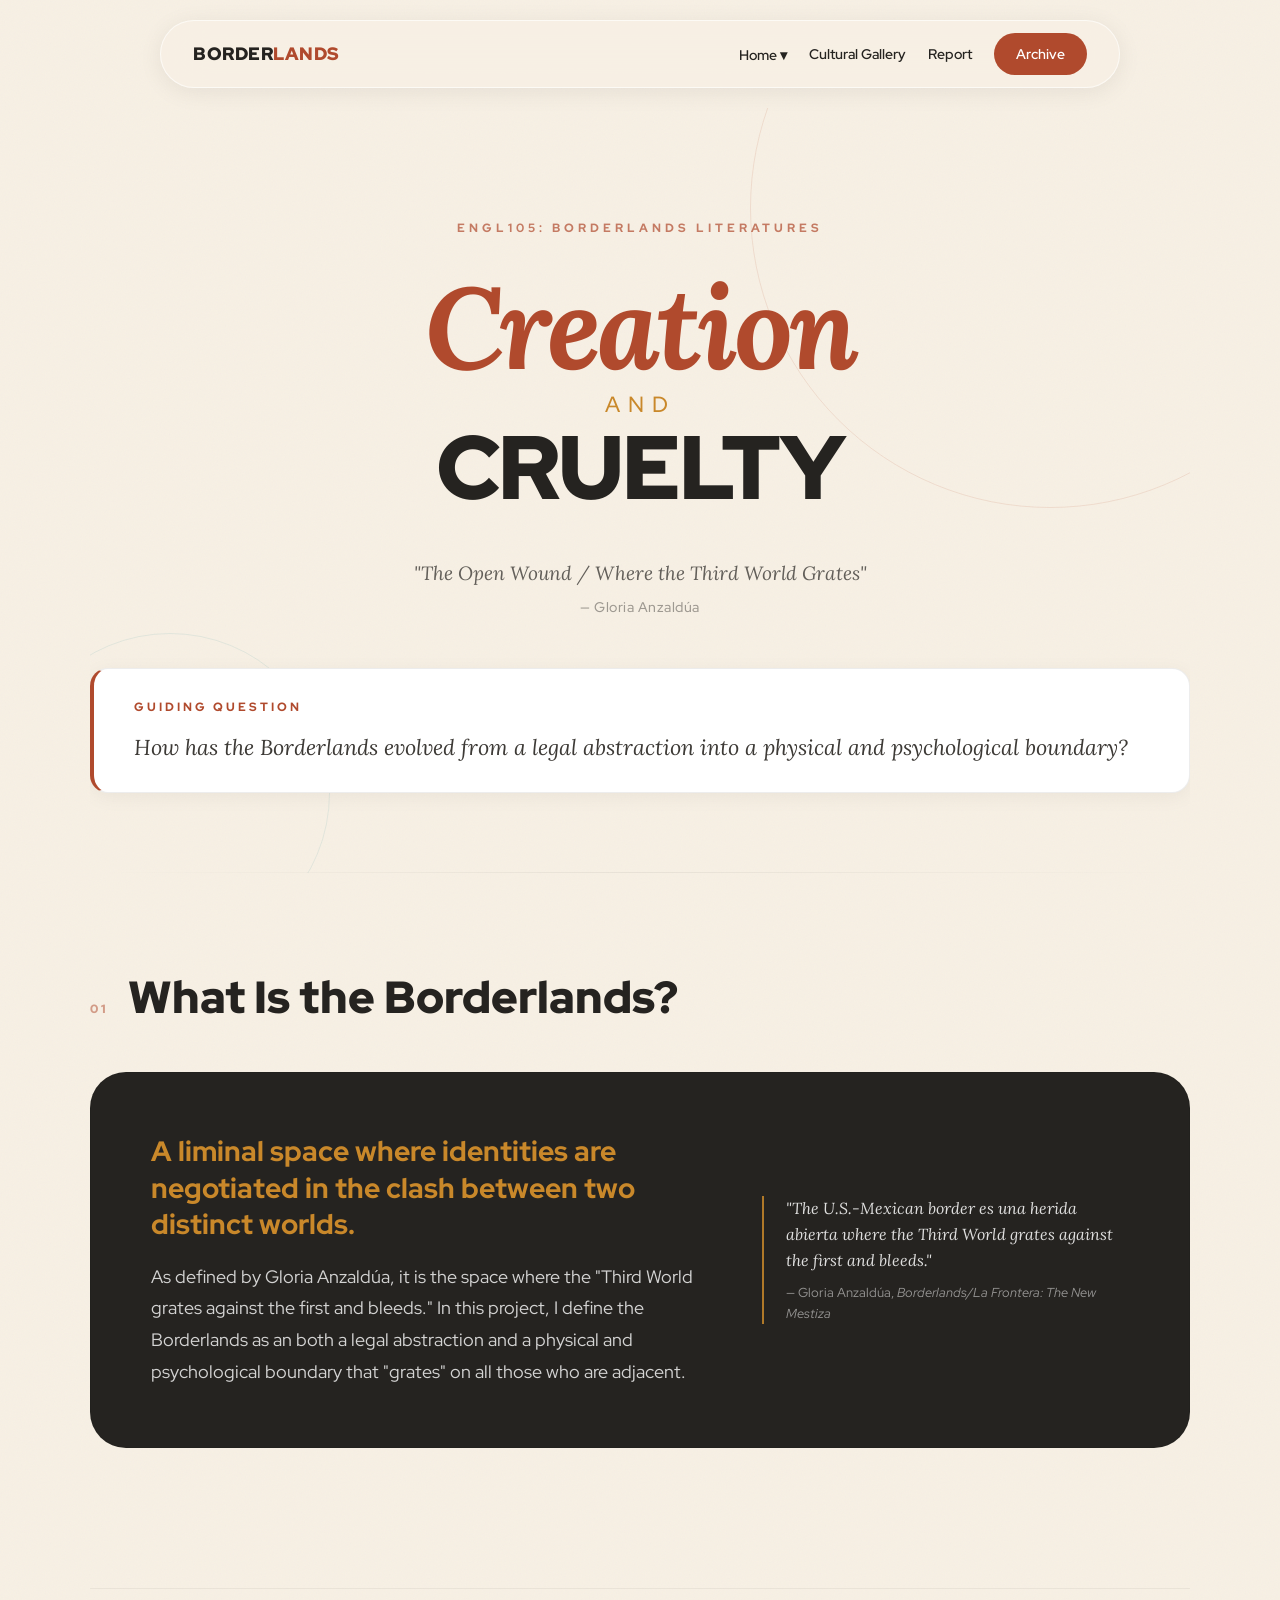
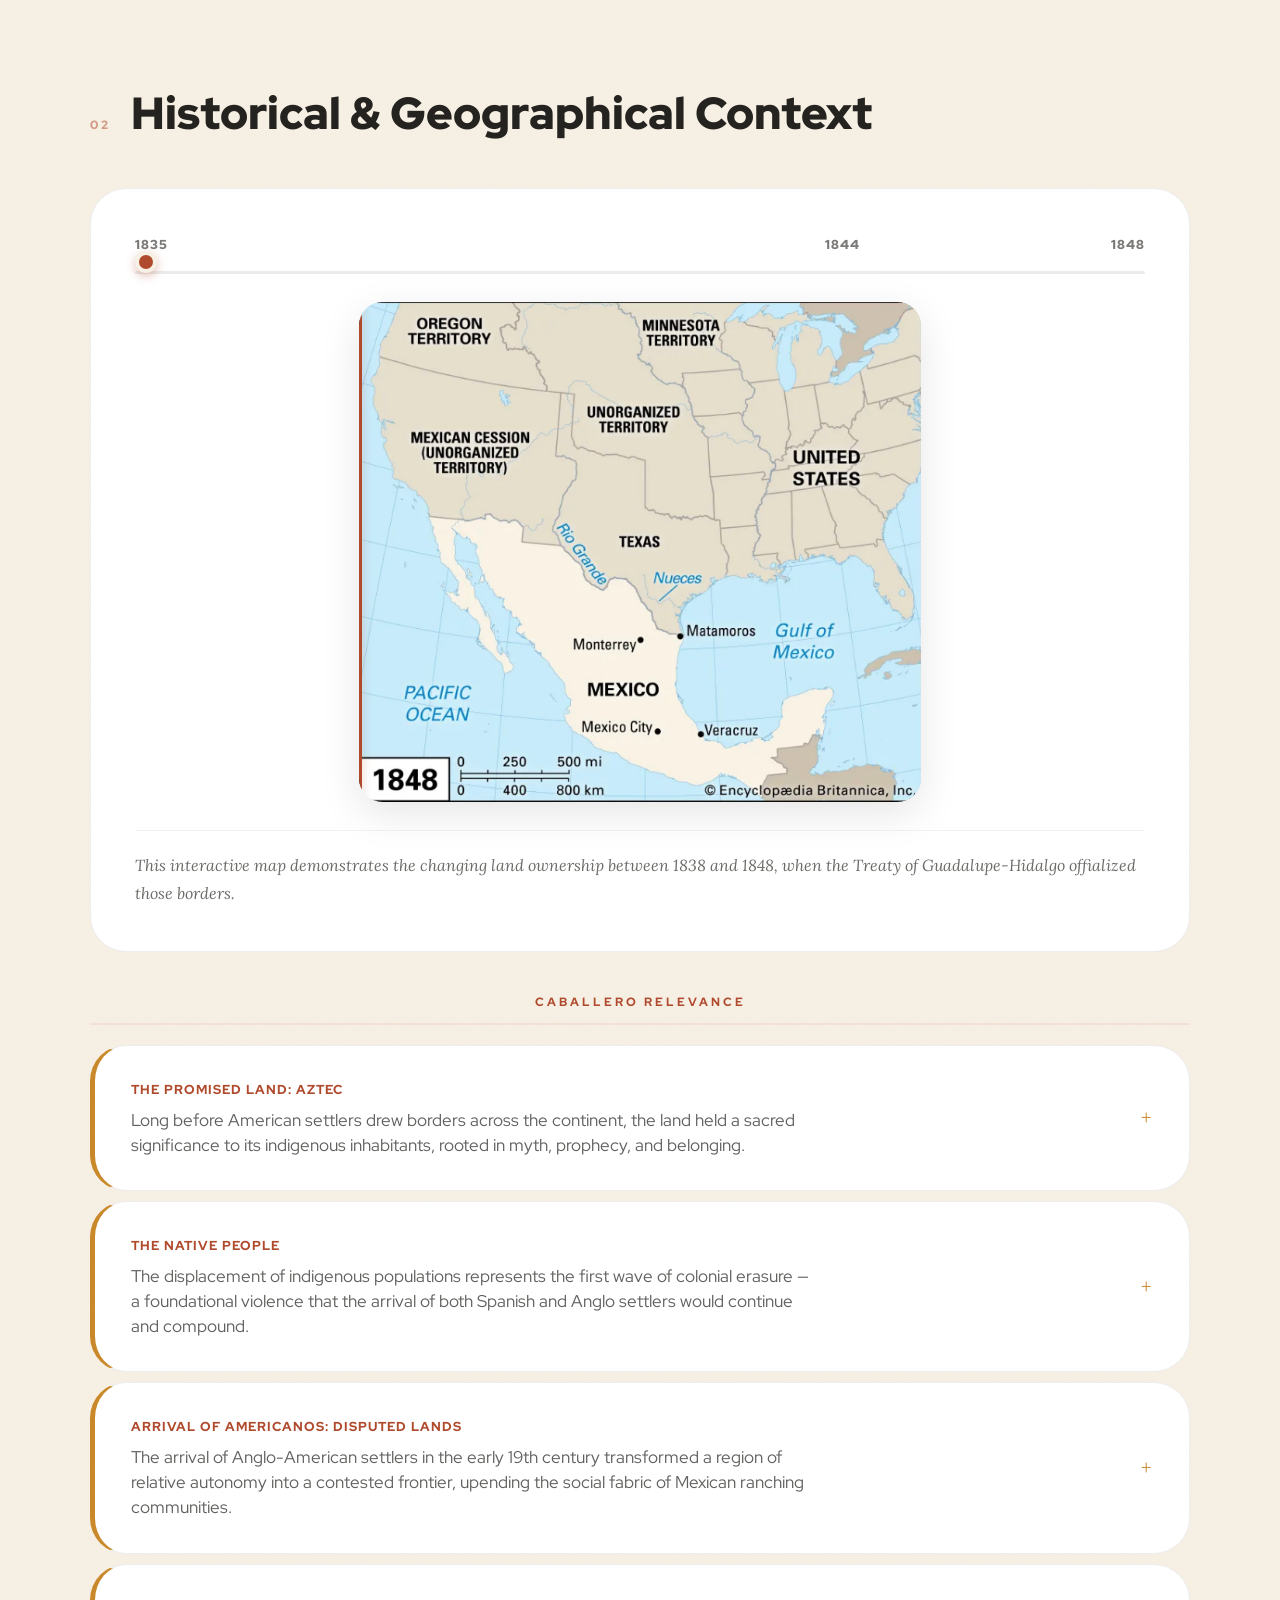
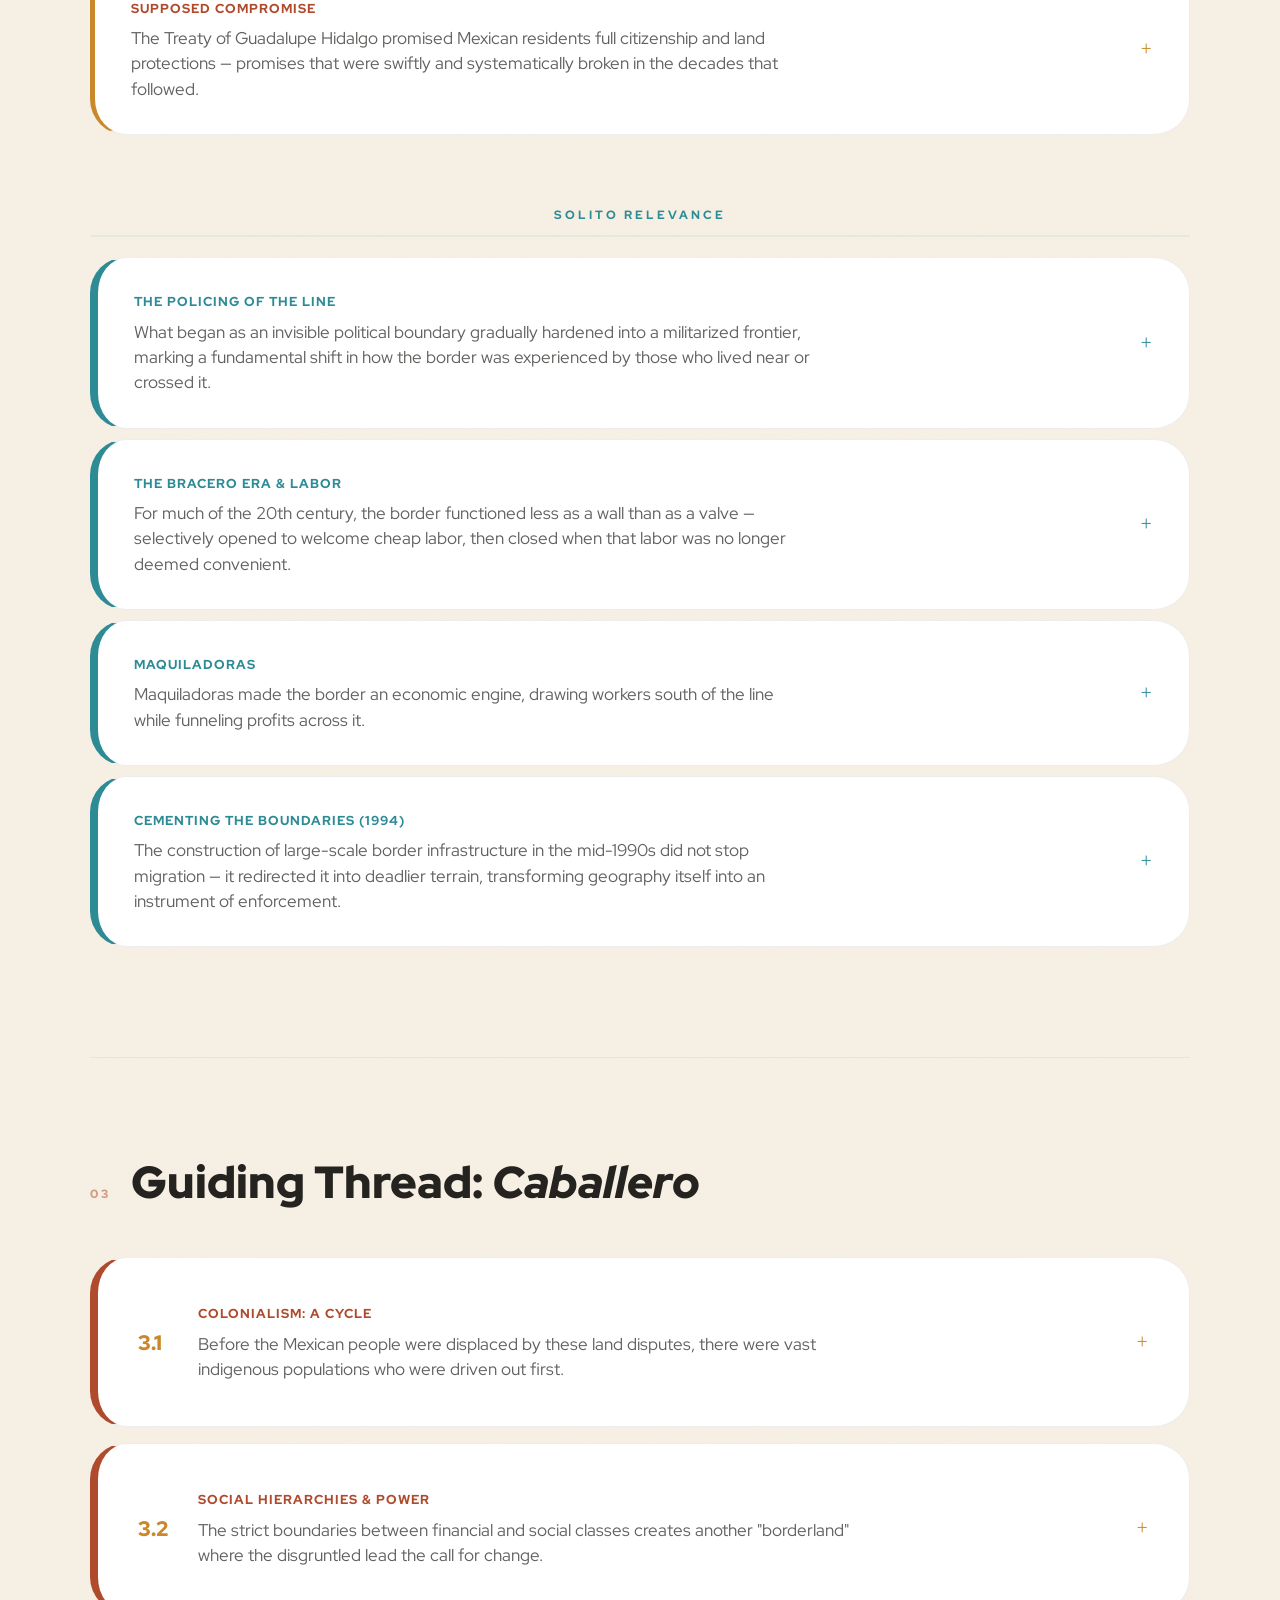
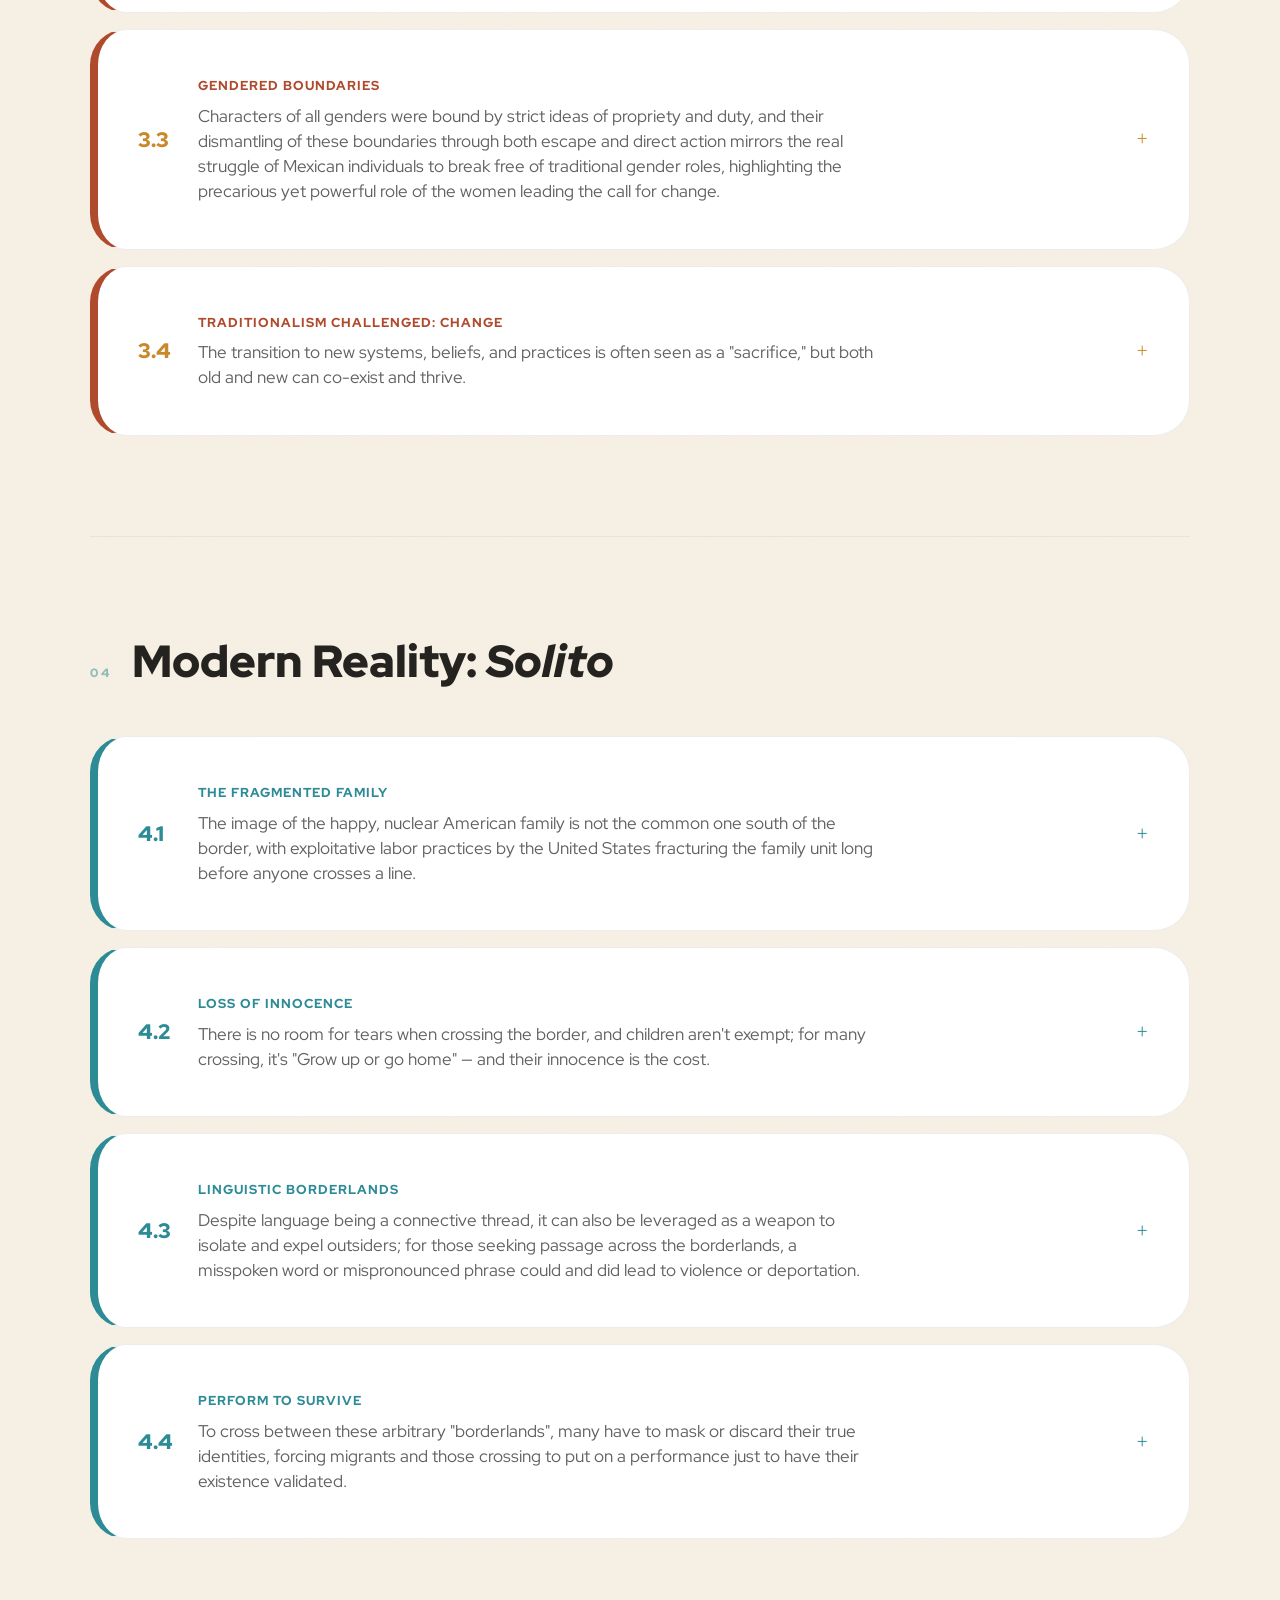
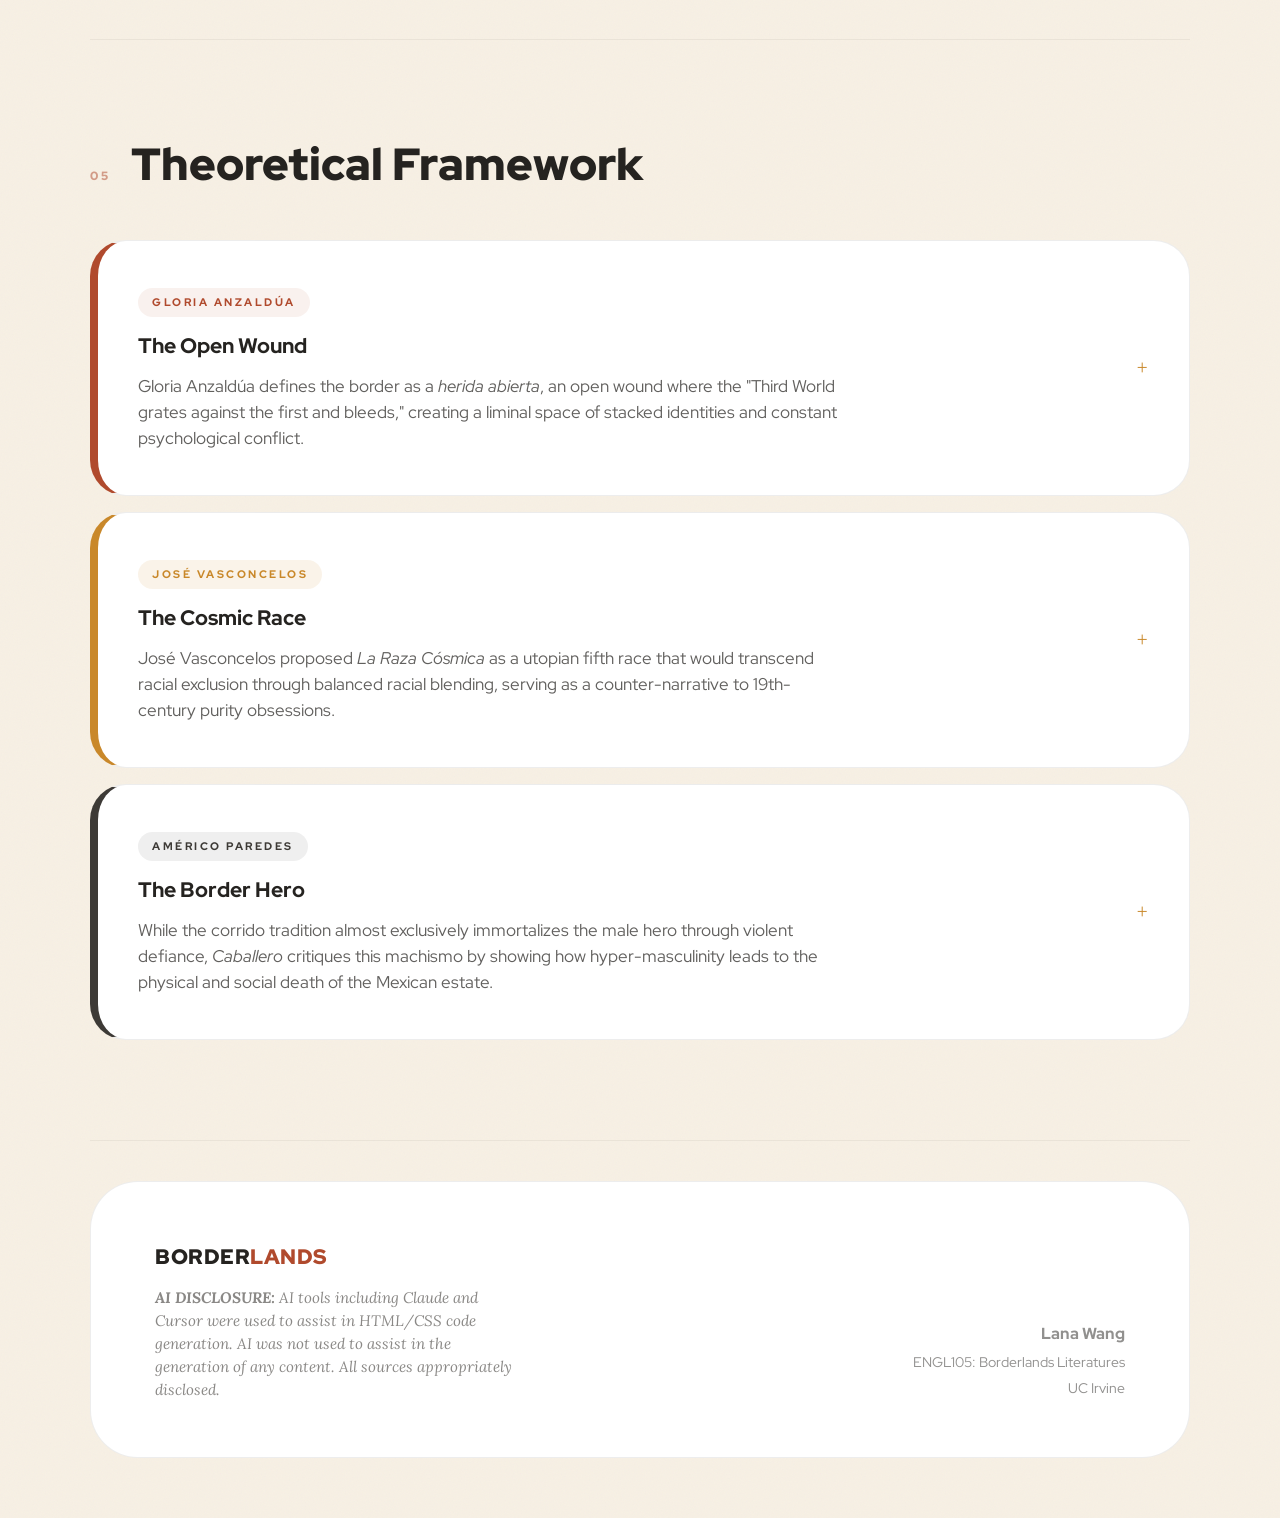
==== index.html @ cd2f0e95 "Add files via upload Uploading all files." ====
<!DOCTYPE html>
<html lang="en">
<head>
    <meta charset="UTF-8">
    <meta name="viewport" content="width=device-width, initial-scale=1.0">
    <title>Lana Wang | Borderlands: Creation and Cruelty</title>
    <link href="https://fonts.googleapis.com/css2?family=Red+Hat+Display:ital,wght@0,400;0,500;0,800;0,900;1,400&family=Lora:ital,wght@0,400;1,400;1,600&display=swap" rel="stylesheet">
    <link rel="stylesheet" href="style.css">
</head>
<body>

    <nav class="glass-nav">
        <div class="logo">Border<span>lands</span></div>
        <div class="nav-links">
            <div class="dropdown">
                <a href="index.html" class="dropbtn">Home <span class="chevron">▾</span></a>
                <div class="dropdown-content">
                    <a href="#definition">01. What Is the Borderlands?</a>
                    <a href="#context">02. Historical Context</a>
                    <a href="#anchor">03. Guiding Thread: Caballero</a>
                    <a href="#solito">04. Modern Reality: Solito</a>
                    <a href="#theory">05. Theory</a>
                    <a href="#intersections">06. Intersections</a>
                </div>
            </div>
            <!-- <a href="solidarities.html">Solidarities</a> -->
            <a href="gallery.html">Cultural Gallery</a>
            <a href="report.html">Report</a>
            <a href="#archive" class="pill-btn">Archive</a>
        </div>
    </nav>

    <main class="container">

        <!-- HERO -->
        <header id="hero">
            <div class="hero-inner">
                <p class="hero-eyebrow">ENGL105: Borderlands Literatures</p>
                <div class="dynamic-title">
                    <span class="top-line">Creation</span>
                    <span class="middle-line">and</span>
                    <span class="bottom-line">Cruelty</span>
                </div>
                <p class="subtitle">"The Open Wound / Where the Third World Grates"<br><em>— Gloria Anzaldúa</em></p>
                <div class="hero-guiding-q">
                    <span class="gq-label">Guiding Question</span>
                    <p>How has the Borderlands evolved from a legal abstraction into a physical and psychological boundary?</p>
                </div>
            </div>
            <div class="hero-deco" aria-hidden="true">
                <div class="deco-circle deco-c1"></div>
                <div class="deco-circle deco-c2"></div>
                <div class="deco-line"></div>
            </div>
        </header>

        <!-- SECTION 01 -->
        <section id="definition" class="content-section reveal">
            <div class="section-header">
                <span class="section-num">01</span>
                <h2>What Is the Borderlands?</h2>
            </div>
            <div class="rich-card intro-card">
                <div class="intro-layout">
                    <div class="intro-text">
                        <p class="lead-in">A liminal space where identities are negotiated in the clash between two distinct worlds.</p>
                        <p>As defined by Gloria Anzaldúa, it is the space where the "Third World grates against the first and bleeds." In this project, I define the Borderlands as an 
                            both a legal abstraction and a physical and psychological boundary that "grates" on all those who are adjacent.</p>
                    </div>
                    <div class="intro-visual">
                        <blockquote class="side-quote">"The U.S.-Mexican border <em>es una herida abierta</em> where the Third World grates against the first and bleeds."
                            <cite>— Gloria Anzaldúa, <i>Borderlands/La Frontera: The New Mestiza</i> </cite>
                        </blockquote>
                    </div>
                </div>
            </div>
        </section>

        <!-- SECTION 02 -->
        <section id="context" class="content-section reveal">
            <div class="section-header">
                <span class="section-num">02</span>
                <h2>Historical &amp; Geographical Context</h2>
            </div>
            <div class="rich-card map-card">
                <div class="map-timeline-wrapper">
                    <div class="timeline-container">
                        <div class="timeline-labels">
                            <span class="static-year-start">1835</span>
                            <span class="static-year-mid">1844</span>
                            <span class="static-year-end">1848</span>
                        </div>
                        <div class="timeline-track">
                            <input type="range" min="0" max="100" value="0" class="timeline-slider" id="timeline-slider">
                        </div>
                    </div>
                    <div class="vertical-slider-box">
                        <div class="map-layer background-map"><img src="1835.png" alt="Map of the region in 1835"></div>
                        <div class="map-layer middle-map" id="map-middle"><img src="1844.png" alt="Map of the region in 1844"></div>
                        <div class="map-layer foreground-map" id="map-foreground"><img src="1848.png" alt="Map of the region in 1848"></div>
                        <div class="visual-scrub-bar" id="map-bar"></div>
                        <input type="range" min="0" max="100" value="0" class="map-slider-overlay" id="map-slider">
                    </div>
                </div><!-- end map-timeline-wrapper -->
                <p class="map-caption"> This interactive map demonstrates the changing land ownership between 1838 and 1848, when the Treaty of Guadalupe-Hidalgo offialized those borders.</p>
            </div><!-- end map-card -->

            <div class="context-columns">
                <div class="context-stack">
                    <h3 class="mini-label caballero-label">Caballero Relevance</h3>

                    <div class="flip-card-wrapper" id="flip-aztec">
                        <div class="flip-card-inner">
                            <div class="flip-card-front">
                                <details class="analysis-node context-node">
                                    <summary>
                                        <div class="summary-content">
                                            <div class="summary-text">
                                                <h4>The Promised Land: Aztec</h4>
                                                <p>Long before American settlers drew borders across the continent, the land held a sacred significance to its indigenous inhabitants, rooted in myth, prophecy, and belonging.</p>
                                            </div>
                                        </div>
                                        <span class="expand-icon">+</span>
                                    </summary>
                                    <div class="expanded-content">
                                        <p>According to Mexican tradition, the Aztecs were instructed by their god, Huitzilopochtli, to build their city where they saw an eagle perched on a cactus, devouring a serpent. After trekking across the landscape for generations, this vision was found and the capital city, Tenochtitlan, was founded. This origin story casts the landscape itself as one that was divinely chosen, framing settlement as a fulfillment of prophecy rather than a conquest of vacant land, giving the land itself an even deeper, more sacred meaning than just settlement. Centuries later, the sentiment of <span class="glossary-point" data-def="manifest-destiny">Manifest Destiny</span> would recycle a similar logic in the United States, where settlers would claim that expansion across the continent was ordained by God, though their God was different, and it was to the detriment of the native people already settled there. The same territory that once symbolized promise and divine establishment becomes the stage on which competing visions of destiny and ownership collide, laying the groundwork for the borderlands that <em>Caballero</em> and <em>Solito</em> inherit.</p>
                                        <button class="sources-btn" onclick="document.getElementById('flip-aztec').classList.add('flipped'); event.stopPropagation();">Sources ↗</button>
                                        <div class="glossary-defs">
                                            <div id="def-manifest-destiny"><strong>Manifest Destiny:</strong> The belief in the inevitability of the continued territorial expansion of the boundaries of the United States. <em>— Britannica</em></div>
                                        </div>
                                    </div>
                                </details>
                            </div>
                            <div class="flip-card-back">
                                <h5>Sources</h5>
                                <ul>
                                    <li><a href="https://www.wanderlustcreatures.com/post/the-eagle-the-serpent-and-the-cactus-mexico-s-legendary-flag-origin-story" target="_blank">The Eagle, the Serpent, and the Cactus — Wanderlust Creatures</a></li>
                                    <li><a href="https://en.wikipedia.org/wiki/Coat_of_arms_of_Mexico" target="_blank">Coat of Arms of Mexico — Wikipedia</a></li>
                                    <li><a href="https://education.nationalgeographic.org/resource/tenochtitlan/" target="_blank">Tenochtitlan — National Geographic Education</a></li>
                                </ul>
                                <button class="flip-back-btn" onclick="document.getElementById('flip-aztec').classList.remove('flipped')">← Back</button>
                            </div>
                        </div>
                    </div>

                    <div class="flip-card-wrapper" id="flip-native">
                        <div class="flip-card-inner">
                            <div class="flip-card-front">
                                <details class="analysis-node context-node">
                                    <summary>
                                        <div class="summary-content">
                                            <div class="summary-text">
                                                <h4>The Native People</h4>
                                                <p>The displacement of indigenous populations represents the first wave of colonial erasure — a foundational violence that the arrival of both Spanish and Anglo settlers would continue and compound.</p>
                                            </div>
                                        </div>
                                        <span class="expand-icon">+</span>
                                    </summary>
                                    <div class="expanded-content">
                                        <p>Before Spanish colonization and long before the Treaty of Guadalupe Hidalgo formalized any land negotiations, the lands that would become Texas, California, and the Southwest were inhabited by diverse Indigenous populations with their own boundaries, cultures, and sacred geographies. Spanish and later Mexican ranching projects, like the haciendas that Rancho De La Palma became, depended on pushing these communities off their land, often resulting in mass violence, death, or forced labor. When the US arrives later, it does not introduce disruption to these Indigenous groups, but continues its tradition; the same valleys and rivers are claimed and reclaimed by various powers, while Indigenous people are consistently and violently pushed to the margins. <em>Caballero</em> and <em>Solito</em> are just examples of one iteration of the generational violence and trauma of the border and borderlands, one that is likely to continue.</p>
                                        <button class="sources-btn" onclick="document.getElementById('flip-native').classList.add('flipped'); event.stopPropagation();">Sources ↗</button>
                                    </div>
                                </details>
                            </div>
                            <div class="flip-card-back">
                                <h5>Sources</h5>
                                <ul>
                                    <li><a href="https://www.ssc.wisc.edu/soc/racepoliticsjustice/2017/07/12/what-the-treaty-of-guadalupe-actually-says/" target="_blank">What the Treaty of Guadalupe Actually Says — UW–Madison</a></li>
                                    <li><a href="https://www.indigenousmexico.org/articles/the-indigenous-groups-along-the-lower-rio-grande" target="_blank">Indigenous Groups Along the Lower Rio Grande — Indigenous Mexico</a></li>
                                </ul>
                                <button class="flip-back-btn" onclick="document.getElementById('flip-native').classList.remove('flipped')">← Back</button>
                            </div>
                        </div>
                    </div>

                    <div class="flip-card-wrapper" id="flip-disputed">
                        <div class="flip-card-inner">
                            <div class="flip-card-front">
                                <details class="analysis-node context-node">
                                    <summary>
                                        <div class="summary-content">
                                            <div class="summary-text">
                                                <h4>Arrival of Americanos: Disputed Lands</h4>
                                                <p>The arrival of Anglo-American settlers in the early 19th century transformed a region of relative autonomy into a contested frontier, upending the social fabric of Mexican ranching communities.</p>
                                            </div>
                                        </div>
                                        <span class="expand-icon">+</span>
                                    </summary>
                                    <div class="expanded-content">
                                        <p>By the 1840s, the United States and Mexico both claimed the lands between the Nueces River and the Rio Grande, framing the region as "disputed" even though it was already home to Mexican communities and Indigenous nations. The US annexation of Texas in 1845, followed by President Polk's push to purchase more northern Mexican territory, escalated tensions into open war in 1846, with US troops advancing deep into Mexican territory. For Mexican ranching families like the fictional Mendozas in <em>Caballero</em>, the conflict meant that their homes became battlefields and their legal titles suddenly depended on which flag was flying above them. The war ended with the Treaty of Guadalupe Hidalgo in 1848; it transformed a contested frontier into a border where Mexican residents now found themselves on the "wrong" side of a map they had not drawn.</p>
                                        <button class="sources-btn" onclick="document.getElementById('flip-disputed').classList.add('flipped'); event.stopPropagation();">Sources ↗</button>
                                    </div>
                                </details>
                            </div>
                            <div class="flip-card-back">
                                <h5>Sources</h5>
                                <ul>
                                    <li><a href="https://www.ssc.wisc.edu/soc/racepoliticsjustice/2017/07/12/what-the-treaty-of-guadalupe-actually-says/" target="_blank">What the Treaty of Guadalupe Actually Says — UW–Madison</a></li>
                                    <li><a href="https://www.nps.gov/places/the-mexican-american-war.htm" target="_blank">The Mexican–American War — National Park Service</a></li>
                                    <li><a href="https://constitutioncenter.org/blog/the-mexican-american-war-in-a-nutshell" target="_blank">The Mexican–American War in a Nutshell — Constitution Center</a></li>
                                </ul>
                                <button class="flip-back-btn" onclick="document.getElementById('flip-disputed').classList.remove('flipped')">← Back</button>
                            </div>
                        </div>
                    </div>

                    <div class="flip-card-wrapper" id="flip-treaty">
                        <div class="flip-card-inner">
                            <div class="flip-card-front">
                                <details class="analysis-node context-node">
                                    <summary>
                                        <div class="summary-content">
                                            <div class="summary-text">
                                                <h4>Supposed Compromise</h4>
                                                <p>The Treaty of Guadalupe Hidalgo promised Mexican residents full citizenship and land protections — promises that were swiftly and systematically broken in the decades that followed.</p>
                                            </div>
                                        </div>
                                        <span class="expand-icon">+</span>
                                    </summary>
                                    <div class="expanded-content">
                                        <p>Signed in 1848, the Treaty of Guadalupe Hidalgo transferred roughly half of Mexico's territory to the United States and promised that Mexicans who remained in the ceded lands could keep their property and choose US citizenship. On paper, the treaty guarantees that pre-existing property rights will be "inviolably respected," and that residents can stay where they are and retain or change nationality without losing their land. In practice, enforcement varied wildly: in many regions Mexican landowners were stripped of their holdings through legal technicalities, fraud, or direct violence, while others were pressured or attacked until they left. The "compromise" that was supposed to stabilize the border instead created a new borderland identity that people both fell into or were trapped under; for many, the home that they had had for generations had suddenly transformed into a borderland space, and there was no manual or directive on how to act.</p>
                                        <button class="sources-btn" onclick="document.getElementById('flip-treaty').classList.add('flipped'); event.stopPropagation();">Sources ↗</button>
                                    </div>
                                </details>
                            </div>
                            <div class="flip-card-back">
                                <h5>Sources</h5>
                                <ul>
                                    <li><a href="https://www.ssc.wisc.edu/soc/racepoliticsjustice/2017/07/12/what-the-treaty-of-guadalupe-actually-says/" target="_blank">What the Treaty of Guadalupe Actually Says — UW–Madison</a></li>
                                    <li><a href="https://www.archives.gov/milestone-documents/treaty-of-guadalupe-hidalgo" target="_blank">Treaty of Guadalupe Hidalgo — National Archives</a></li>
                                </ul>
                                <button class="flip-back-btn" onclick="document.getElementById('flip-treaty').classList.remove('flipped')">← Back</button>
                            </div>
                        </div>
                    </div>
                </div>

                <div class="context-stack">
                    <h3 class="mini-label solito-label">Solito Relevance</h3>

                    <div class="flip-card-wrapper" id="flip-policing">
                        <div class="flip-card-inner">
                            <div class="flip-card-front">
                                <details class="analysis-node context-node theme-solito">
                                    <summary>
                                        <div class="summary-content">
                                            <div class="summary-text">
                                                <h4>The Policing of the Line</h4>
                                                <p>What began as an invisible political boundary gradually hardened into a militarized frontier, marking a fundamental shift in how the border was experienced by those who lived near or crossed it.</p>
                                            </div>
                                        </div>
                                        <span class="expand-icon">+</span>
                                    </summary>
                                    <div class="expanded-content">
                                        <p>For decades after 1848, the US-Mexico border was loosely enforced; inspectors and local sheriffs monitored movement, but economic dependence on Mexican labor meant that the line often functioned more as a segregation tool than a barrier. That changed in 1924, when Congress created the <span class="glossary-point" data-def="border-patrol">US Border Patrol</span> with a dedicated budget and mandate to prevent illegal entries, primarily along the southern border. What had been a political abstraction that powerful men could effectively ignore now became an institutionally policed space, complete with armed officers, patrol routes, and the authority to detain and expel.</p>
                                        <button class="sources-btn" onclick="document.getElementById('flip-policing').classList.add('flipped'); event.stopPropagation();">Sources ↗</button>
                                        <div class="glossary-defs">
                                            <div id="def-border-patrol"><strong>US Border Patrol:</strong> Federal law enforcement agency established in 1924 and tasked with detecting and preventing illegal entry into the United States along its borders.</div>
                                        </div>
                                    </div>
                                </details>
                            </div>
                            <div class="flip-card-back">
                                <h5>Sources</h5>
                                <ul>
                                    <li><a href="https://www.ebsco.com/research-starters/history/us-congress-establishes-border-patrol" target="_blank">US Congress Establishes Border Patrol — EBSCO</a></li>
                                    <li><a href="https://www.cbp.gov/border-security/along-us-borders/history" target="_blank">History of Border Security — US CBP</a></li>
                                    <li><a href="https://en.wikipedia.org/wiki/United_States_Border_Patrol" target="_blank">United States Border Patrol — Wikipedia</a></li>
                                </ul>
                                <button class="flip-back-btn" onclick="document.getElementById('flip-policing').classList.remove('flipped')">← Back</button>
                            </div>
                        </div>
                    </div>

                    <div class="flip-card-wrapper" id="flip-bracero">
                        <div class="flip-card-inner">
                            <div class="flip-card-front">
                                <details class="analysis-node context-node theme-solito">
                                    <summary>
                                        <div class="summary-content">
                                            <div class="summary-text">
                                                <h4>The Bracero Era &amp; Labor</h4>
                                                <p>For much of the 20th century, the border functioned less as a wall than as a valve — selectively opened to welcome cheap labor, then closed when that labor was no longer deemed convenient.</p>
                                            </div>
                                        </div>
                                        <span class="expand-icon">+</span>
                                    </summary>
                                    <div class="expanded-content">
                                        <p>From 1942 to 1964, the <span class="glossary-point" data-def="bracero">Bracero Program</span> brought more than four million Mexican workers to the United States as "guest" laborers, especially in agriculture and railroad work. The US government promoted the program to solve wartime labor shortages, while Mexican rural communities were emptied of men, leaving women to shoulder unpaid and underpaid work, manage households, and service braceros moving north. This system normalized a pattern where the border opened for cheap, controllable labor but offered little protection or stability to the workers or their families. When Javier travels north decades later, he joins generations of people who crossed not because the border was welcoming, but because the US had long treated Mexican and Central American bodies as temporary, disposable labor rather than full participants.</p>
                                        <button class="sources-btn" onclick="document.getElementById('flip-bracero').classList.add('flipped'); event.stopPropagation();">Sources ↗</button>
                                        <div class="glossary-defs">
                                            <div id="def-bracero"><strong>Bracero Program:</strong> A series of bilateral agreements (1942–1964) between the US and Mexico that allowed millions of Mexican men to work temporarily in the US, primarily in agriculture.</div>
                                        </div>
                                    </div>
                                </details>
                            </div>
                            <div class="flip-card-back">
                                <h5>Sources</h5>
                                <ul>
                                    <li><a href="https://insights.tetakawi.com/the-history-of-the-maquiladora" target="_blank">History of the Maquiladora — Tetakawi</a></li>
                                    <li><a href="https://www.britannica.com/technology/maquiladora" target="_blank">Maquiladora — Britannica</a></li>
                                </ul>
                                <button class="flip-back-btn" onclick="document.getElementById('flip-bracero').classList.remove('flipped')">← Back</button>
                            </div>
                        </div>
                    </div>

                    <div class="flip-card-wrapper" id="flip-maquiladora">
                        <div class="flip-card-inner">
                            <div class="flip-card-front">
                                <details class="analysis-node context-node theme-solito">
                                    <summary>
                                        <div class="summary-content">
                                            <div class="summary-text">
                                                <h4>Maquiladoras</h4>
                                                <p>Maquiladoras made the border an economic engine, drawing workers south of the line while funneling profits across it.</p>
                                            </div>
                                        </div>
                                        <span class="expand-icon">+</span>
                                    </summary>
                                    <div class="expanded-content">
                                        <p>After the Bracero Program ended, <span class="glossary-point" data-def="maquiladora">maquiladoras</span> emerged as the next phase of border labor, with US and foreign companies setting up factories just south of the border to exploit Mexico's lower wages and lax regulations. The 1994 passage of NAFTA turbocharged this system, concentrating hundreds of assembly plants in cities like Tijuana and Ciudad Juárez, where mostly young women stitched garments, wired electronics, and assembled cars for export back to the United States. These factories created jobs but also dependency, turning the border zone into a one-way economic corridor where Mexican workers generated wealth for American consumers without gaining access to the full rights or wages on the other side. The family separations in <em>Solito</em> echo this longer pattern; Javier's parents crossed decades earlier into a labor system that demanded their bodies but rarely their permanence, leaving children like him to follow the same economic pull years later.</p>
                                        <button class="sources-btn" onclick="document.getElementById('flip-maquiladora').classList.add('flipped'); event.stopPropagation();">Sources ↗</button>
                                        <div class="glossary-defs">
                                            <div id="def-maquiladora"><strong>Maquiladora:</strong> A factory in Mexico, typically near the US border, that operates under favorable tax arrangements to assemble goods for export, often employing low-wage labor.</div>
                                        </div>
                                    </div>
                                </details>
                            </div>
                            <div class="flip-card-back">
                                <h5>Sources</h5>
                                <ul>
                                    <li><a href="https://insights.tetakawi.com/the-history-of-the-maquiladora" target="_blank">History of the Maquiladora — Tetakawi</a></li>
                                    <li><a href="https://www.britannica.com/technology/maquiladora" target="_blank">Maquiladora — Britannica</a></li>
                                    <li><a href="https://dismalscience.journalism.cuny.edu/2025/05/18/as-trade-war-with-mexico-drags-on-border-manufacturing-awaits-its-fate/" target="_blank">Border Manufacturing & Trade War — CUNY</a></li>
                                </ul>
                                <button class="flip-back-btn" onclick="document.getElementById('flip-maquiladora').classList.remove('flipped')">← Back</button>
                            </div>
                        </div>
                    </div>

                    <div class="flip-card-wrapper" id="flip-gatekeeper">
                        <div class="flip-card-inner">
                            <div class="flip-card-front">
                                <details class="analysis-node context-node theme-solito">
                                    <summary>
                                        <div class="summary-content">
                                            <div class="summary-text">
                                                <h4>Cementing the Boundaries (1994)</h4>
                                                <p>The construction of large-scale border infrastructure in the mid-1990s did not stop migration — it redirected it into deadlier terrain, transforming geography itself into an instrument of enforcement.</p>
                                            </div>
                                        </div>
                                        <span class="expand-icon">+</span>
                                    </summary>
                                    <div class="expanded-content">
                                        <p>Launched in 1994, <span class="glossary-point" data-def="gatekeeper">Operation Gatekeeper</span> flooded the San Diego–Tijuana corridor with new fences, lights, cameras, and agents, aiming to stop migrants from crossing in populated areas. Instead of halting migration, the policy forced people into Arizona and New Mexico deserts, where extreme heat, dehydration, and exposure killed thousands in the years that followed. The strategy deliberately weaponized geography itself, making natural barriers do the work that walls and patrols could not. <em>Solito</em> unfolds in this transformed landscape, where Javier's desert trek reflects how 1990s enforcement turned the border into a machine that does not just block passage, but actively selects for suffering.</p>
                                        <button class="sources-btn" onclick="document.getElementById('flip-gatekeeper').classList.add('flipped'); event.stopPropagation();">Sources ↗</button>
                                        <div class="glossary-defs">
                                            <div id="def-gatekeeper"><strong>Operation Gatekeeper:</strong> A 1994 US Border Patrol initiative that militarized the San Diego–Tijuana crossing, inadvertently funneling migrants into more dangerous desert routes.</div>
                                        </div>
                                    </div>
                                </details>
                            </div>
                            <div class="flip-card-back">
                                <h5>Sources</h5>
                                <ul>
                                    <li><a href="https://rosenbergfound.org/on-25th-anniversary-operation-gatekeeper-blamed-for-border-deaths-dehumanization-of-migrants/" target="_blank">Operation Gatekeeper at 25 — Rosenberg Foundation</a></li>
                                    <li><a href="https://oig.justice.gov/sites/default/files/archive/special/9807/gkp01.htm" target="_blank">Operation Gatekeeper Report — DOJ OIG</a></li>
                                    <li><a href="https://blogs.law.ox.ac.uk/research-subject-groups/centre-criminology/centreborder-criminologies/blog/2015/04/racism-and" target="_blank">Racism and Border Criminology — Oxford Law</a></li>
                                </ul>
                                <button class="flip-back-btn" onclick="document.getElementById('flip-gatekeeper').classList.remove('flipped')">← Back</button>
                            </div>
                        </div>
                    </div>

                </div>
            </div>
        </section>

        <!-- SECTION 03 -->
        <section id="anchor" class="content-section reveal">
            <div class="section-header">
                <span class="section-num">03</span>
                <h2>Guiding Thread: <em>Caballero</em></h2>
            </div>
            <div class="analysis-stack">
                <details class="analysis-node">
                    <summary>
                        <div class="summary-content">
                            <span class="step-num">3.1</span>
                            <div class="summary-text">
                                <h4>Colonialism: A Cycle</h4>
                                <p>Before the Mexican people were displaced by these land disputes, there were vast indigenous populations who were driven out first.</p>
                            </div>
                        </div>
                        <span class="expand-icon">+</span>
                    </summary>
                    <div class="expanded-content">
                        <p>To truly grasp the rise and fall of the generational Haciendas that dotted the plains of what is now Texas, including Hacienda De La Palma explored in <em>Caballero</em>, the <strong>cycle of colonialism</strong> must be acknowledged first.</p>
                        <br>
                        <p>This cycle makes uncomfortably clear that the Borderlands did not begin as a legal abstraction amidst the friction with the Americanos to the North; the Treaty of 1848 was merely the latest signature on a much older document, one that was written first in the displacement of the indigenous people from the lands the Spanish and Mexican ranching class would come to claim as their own. The arrival of the white Americans on the Texas landscape alarms Don Santiago, as he fears for the rituals, practice, and illusion of permanence that Hacienda De La Palma promises, not realizing that the violent intrusion of these outsiders is the same violence he and his inflict upon the indigenous populations daily. The very existence of the Hacienda speaks to the driving out of the native populations that used to inhabit the land; Don Santiago's later death and the subsequent handing of the Hacienda over to his children, all married to white American men, highlights this cyclical nature of colonialism well.</p>

                        <blockquote class="analysis-quote quote-terracotta">
                            "... he and a number of his friends, all rich landowners of the north, would colonize the Indian-infested region just explored in exchange for all the grazing land they could hold… the colonization of the new land began" <cite>(González xxxvii)</cite>
                        </blockquote>

                        <p>Here, one of Don Santiago's predecessors, Don Ramón, had been given permission by the Spanish Crown to colonize the lands of what's now Texas, with full "authority" to force the indigenous populations out through violence and force. Notably, as the indigenous peoples were already actively inhabiting the land, the Spanish Crown did not have the authority to give this land freely to any wealthy landowner who could claim it. Additionally, the language used in relation to the "Indians" has to be noted, with Rancho De La Palma's founder believing them to be "infesting" the land despite it belonging to the native populations to begin with.</p>

                        <blockquote class="analysis-quote quote-terracotta">
                            "Here he would create a new empire… could rear his family and keep the old ways and traditions, safely away from the… the infiltration of foreign doctrines…for the generations to come" <cite>(González xxxvi)</cite>
                        </blockquote>

                        <p>The logic surrounding Don Ramón's empire-building is not far off from the ideology of <span class="glossary-point" data-def="manifest-destiny">Manifest Destiny</span> that drove Anglo-Saxon settlers across North America during the 19th century. Ironically, it's this same manifest destiny that drives the American settlers to eventually dismantle the Mexican settlements in Texas, as they too believe their culture and civilizations to be the brightest and best; both peoples seek to claim the land as their right.</p>
                        <br>
                        <p>The border drawn across the Texas landscape does not introduce violence or entitlement to this geography, but rather reopens the wounds opened by the wealthy Mexican landowners that had previously sought to claim the land for themselves. The cycle of colonialism is therefore inherited, whether consciously or not, and all parties are left impacted. In this instance, the indigenous populations become the enemy of both the American and Mexican settlers, while the American and Mexican settlers have their own rivalries to consider. As Anzaldúa notes, the borderlands are not a physical space, but rather a state of being; it's an open wound that cannot fully heal until its conditions of creation, including colonialism, are dismantled.</p>

                        <div class="glossary-defs">
                            <div id="def-manifest-destiny"><strong>Manifest Destiny:</strong> The belief in the inevitability of the continued territorial expansion of the boundaries of the United States. <em>— Britannica</em></div>
                        </div>
                    </div>
                </details>

                <details class="analysis-node">
                    <summary>
                        <div class="summary-content">
                            <span class="step-num">3.2</span>
                            <div class="summary-text">
                                <h4>Social Hierarchies &amp; Power</h4>
                                <p>The strict boundaries between financial and social classes creates another "borderland" where the disgruntled lead the call for change.</p>
                            </div>
                        </div>
                        <span class="expand-icon">+</span>
                    </summary>
                    <div class="expanded-content">
                        <p>The Mendoza family is a prime example of the distinctly layered social hierarchies within haciendas, and through Don Santiago's view and treatment of those under his care, we begin to see how divisions born from different "borderlands" deepen the more documented borderland forming between nations. The hacienda system explored in <em>Caballero</em> operates on the foundation that social hierarchy is natural, God-given, and mutually beneficial; it has long been cemented as a seemingly natural part of Mexican culture. González spends the novel methodically dismantling this premise. Through the treatment of the workers at Rancho De La Palma, and other haciendas in the area, she reveals that this carefully crafted hierarchy was never just about tradition or order; it was about the control of bodies and the suppression of personhood. There is an internal borderland created not at the Rio Grande, but within the hacienda's own walls, and within the social systems engineered into the hacienda system. It is the fractures opened at this internal borderland that allow the transformation occurring between the United States and Mexico to take root.</p>

                        <blockquote class="analysis-quote quote-terracotta">
                            "The gringos hire Mexicans, pay them well, and they can do what they please with the money. Not like our masters who charge us for rags of clothes and tobacco at so high a price that we are always in debt to them and are never paid a wage." <cite>(González 220)</cite>
                        </blockquote>

                        <p>Estéban, a <span class="glossary-point" data-def="peon">peon</span> worker, makes the economic disparity of this borderland legible at a party held at Rancho De La Palma, explaining to fellow workers that the hacienda charges inflated prices for basic goods. This, in tandem with wages that are scarcely ever paid, ensures a permanent debt and permanent immobility. The Americans, he argues, offer something that the hacienda system has never and will never be able to: the legal and financial recognition of their labor and personhood. The archaic ownership system inherent to haciendas creates an imbalance that those on the lower level chafe at; the peones do not move towards the Americans out of cultural betrayal, but because of the borders that the social hierarchy system of the haciendas has created around them that fails to acknowledge the peon's autonomy or humanity.</p>

                        <blockquote class="analysis-quote quote-terracotta">
                            "The peon belongs to the master and none dare say no to him, though he take their daughters and their wives. I for one will watch my chance to work for an Americano. Our souls are not our own now." <cite>(González 220)</cite>
                        </blockquote>

                        <p>The border drawn around the lower class within the hacienda system is made most clear in the coachman's account of Ema, an orphaned peon worker who had been exploited by her master from childhood, with her body and autonomy being treated as an extension of the hacienda's property. This is not a loophole within the system; it is a clear example of the system working as intended. The paternal pretense is dropped as the harsh reality reveals that these social hierarchies exist not to protect those within and ensure working order, but to maintain a regime of ownership with the wealthy in perpetual power. The borderlands in this instance prove to be a psychological wound and a space where identity and consent are policed and personhood is made conditional on the basis of class. The hacienda enacts these borders within its own walls, and it is these injustices that drove many towards a foreign promise for a better life.</p>

                        <blockquote class="analysis-quote quote-terracotta">
                            "The servant belongs to the master, Gregorio, as does everything he has. God made the one to serve the other and that is the law." <cite>(González 297)</cite>
                        </blockquote>

                        <p>Gregorio, who is established to be one of Don Santiago's most skilled workers that has earned the privilege of addressing Don Santiago without proper titling through years of loyal and valued servitude, confronts Don Santiago in this instance about Álvaro's sexual advances towards his granddaughter. Rather than resolve the situation and treat Gregorio and his family with dignity, respect, or humanity, Don Santiago chooses to reinforce the archaic hierarchical rules, deepening the class borders between the two as he uses religion and proverbial verbiage to justify his and Álvaro's entitlement. Following this confrontation, Gregorio and his wife set out to leave the hacienda for an American rancho; the significance of his departure is in the realization that living inside the hacienda was never a contract between two parties, but a condition of existence.</p>
                        <br>
                        <p>These are the cracks in which the borderlands highlighted by the Treaty of 1848 take root. The peones of the haciendas that dot the landscape do not live under the authority of the hacienda's head, but inside of it; they are bounded by debt, custom, and the constant threat of violation and violence, in a borderland that has no geographic boundaries, but rather, social and financial ones that must be weathered in daily life, and across generations.</p>

                        <div class="glossary-defs">
                            <div id="def-peon"><strong>Peon:</strong> A laborer bound to an estate through debt, required to work for the landowner in exchange for housing, goods, and nominal wages — conditions that ensured permanent economic dependence.</div>
                        </div>
                    </div>
                </details>

                <details class="analysis-node">
                    <summary>
                        <div class="summary-content">
                            <span class="step-num">3.3</span>
                            <div class="summary-text">
                                <h4>Gendered Boundaries</h4>
                                <p>Characters of all genders were bound by strict ideas of propriety and duty, and their dismantling of these boundaries through both escape and direct action mirrors the real struggle of Mexican individuals to break free of traditional gender roles, highlighting the precarious yet powerful role of the women leading the call for change.</p>
                            </div>
                        </div>
                        <span class="expand-icon">+</span>
                    </summary>
                    <div class="expanded-content">
                        <p>The borderlands of <em>Caballero</em> are not drawn only between nations, but also within the home itself, and along lines of gender, duty, and propriety. These interior boundaries predate the Treaty of 1848 and the arrival of American settlers; they were already fully operational, already enforced through shame, exile, and silence, long before any legal abstraction formalized the external one. González maps these gendered borders with precision, showing how the members of Rancho De La Palma are assigned not just roles but territories, expectations, and the consequences that follow any deviation from them. To cross these boundaries, even in the name of life or death, is to invite exile and shame. Through the characters of Susanita, Luis, their mother Doña María Petronilla, and the widowed Doña Dolores, González makes the pointed argument that the patriarchal logic sustaining the hacienda's social hierarchies does not begin at the Rio Grande, but within the walls of the hacienda itself, and long before any physical border was constructed.</p>

                        <p>Susanita's arc is the novel's clearest demonstration of the gendered borderland as a mechanism of control. Her love for American Officer Warrener already places her in direct conflict with Don Santiago's conception of family honor, but it is her decision to ride through the night with a male peon and no escort to save Álvaro's life that makes González's critique most legible. Susanita transgresses every rule of propriety assigned to a woman of her class in a single night, and does so only in service of the brother and father who had long disrespected her personhood. The response of both Don Santiago and Álvaro is not gratitude but disappointment and ultimately expulsion; Don Santiago claims he would prefer a dead child to one who violates the norms of propriety in such a way. Her subsequent exit to build a life with Warrener is not framed as tragedy but as escape, and often the only one available to women who refuse to fit within the narrow confines of their gendered borderlands.</p>

                        <p>Luis represents a quieter version of the same trap; despite being born male and the second son to the household, he has his own expectations placed upon him that he ultimately feels unable to fulfill, choosing to exile himself in a similar manner as Susanita. Don Santiago belittles him for being unable to perform to the levels of masculinity, or having the <span class="glossary-point" data-def="machismo">machismo</span> the hacienda demands; Luis' artistry, though exceptional, marks him a failure within the terms of the gendered, bordered system, and ultimately makes him dead to Don Santiago following his departure. When Luis meets Captain Devlin, who recognizes and pays tribute to his artistry, he realizes duty does not have to be the end-all be-all he had grown up believing it to be. It is Padre Pierre, who had long witnessed Luis torn between his gift and his obligations, who articulates what the novel has been showing all along:</p>

                        <blockquote class="analysis-quote quote-terracotta">
                            "Sometimes one is a traitor only to himself, Luis Gonzaga... duty is a word too often used to cloak selfishness and coercion. God gave you this great gift — watch that you do not throw it away." <cite>(González 156)</cite>
                        </blockquote>

                        <p>Padre Pierre's words reframe the entire logic of the gendered borderland: the duty Luis has been shamed into performing is not noble obligation, but coercion dressed in the language of honor and expectation. That Luis fears his tears are "unmanly" even in this moment of recognition speaks to how deeply the hacienda's borders have been internalized; the cage does not need walls when it has already been built inside the person. His departure to America mirrors Susanita's, and the system's insistence on rigid performance over individual personhood ensured its loss of both; the external border that would arrive with the Treaty of 1848 did not create this dynamic of exile and erasure, it merely inherited it.</p>

                        <p>Doña Dolores, Don Santiago's widowed sister, names this system most plainly following Don Santiago's unilateral decision on the fate of their daughters, a decision none but himself saw value in.</p>

                        <blockquote class="analysis-quote quote-terracotta">
                            "I have always resented, Petronilla, a man ruling me as if I were a bought slave, but here in this house there is nothing that can be done about it." <cite>(González 236)</cite>
                        </blockquote>

                        <p>Doña Dolores has more freedom than most women in the novel; her widowhood grants her a frankness that the hacienda's wives are not permitted. But González is careful to show that naming the cage does not dissolve it; Don Santiago tolerates his sister's presence only out of obligation, making his irritation at her outspokenness clear and ensuring she feels the weight of her perceived burden on him. Not only does she compare her condition to slavery, but she equates the position of all women to one without autonomy or systemic justice; in the same breath she acknowledges it is simply a way of life and nothing can be done about it, highlighting how these gendered borderlands make those within them feel powerless. The sigh that follows is described as "the sigh of woman the vassal, its echo centuries old" (González 236), lifting her personal resentment into something historical and structural; it is not just Don Santiago himself that Doña Dolores must contend with, but the systems he upholds and represents.</p>

                        <p>Doña María Petronilla is the anchoring point between all these stories; she represents the woman who never crossed the border at all, and what that cost her.</p>

                        <blockquote class="analysis-quote quote-terracotta">
                            "In the twenty-five years of marriage to this man, she had fashioned only the armor of meekness to meet his dominance, and it gave her no protection." <cite>(González 26)</cite>
                        </blockquote>

                        <p>María Petronilla represents the culmination of total compliance; she is a woman who has fully absorbed the hacienda's expectations and bent to them, ceasing to exist outside of how the hacienda, and its master, defines her. Her loss to the system does not make her a villain, however, but a warning, one her daughters seem to recognize and resist. Her "armor of meekness" is not protection but capitulation masked as virtue; it is a strategy of survival rather than a reflection of her personhood, and it is revealed that Don Santiago chose Doña María as a wife specifically for this quality. Her subservience is not a coincidence but a condition of the marriage. The system's cruelty is made even more apparent when Don Santiago later blames her for these same qualities he hand-selected, desiring a stronger-willed partner who would still capitulate to his demands. In essence, Doña María was chosen for her compliance yet is punished for it; she is trapped in a liminal space where autonomy and personhood are out of reach, but labor and servitude are ample.</p>

                        <blockquote class="analysis-quote quote-terracotta">
                            "She sighed again, knowing herself to be incapable of it as it was to reach out and pluck the stars from the heavens and sew them around the hem of a dress." <cite>(González 238)</cite>
                        </blockquote>

                        <p>This image arrives after Doña María speaks out against Don Santiago for one of the few times in her life. She confides to Doña Dolores that it does not seem fair for her husband to dictate their lives, then advocates directly to Don Santiago in an attempt to save her daughter from a marriage as unhappy as her own. He lets her speak but ignores the appeal entirely, leaving the room without a word or look back. María Petronilla does not lack understanding; she lacks the structural permission to act on it, and twenty-five years of meekness have made that permission feel unreachable. She is the proof of what the gendered borderland costs when it is never crossed: not exile, like her children, but erasure. It is this internalized, psychological condition of boundedness that Anzaldúa identifies as the true nature of the borderlands; not merely a legal abstraction, but a state of being that precedes the treaty, outlasts it, and lives on in the silence of every person taught that the cage was simply the law.</p>

                        <p>That Don Santiago dies by his own hand while those he dismissed return to claim the hacienda is González's final word; the borders he drew around his household did not protect it, they emptied it of everyone it needed to survive.</p>

                        <div class="glossary-defs">
                            <div id="def-machismo"><strong>Machismo:</strong> A cultural value system emphasizing dominant, aggressive masculinity and male authority, often used to enforce strict gender roles and hierarchies.</div>
                        </div>
                    </div>
                </details>

                <details class="analysis-node">
                    <summary>
                        <div class="summary-content">
                            <span class="step-num">3.4</span>
                            <div class="summary-text">
                                <h4>Traditionalism Challenged: Change</h4>
                                <p>The transition to new systems, beliefs, and practices is often seen as a "sacrifice," but both old and new can co-exist and thrive.</p>
                            </div>
                        </div>
                        <span class="expand-icon">+</span>
                    </summary>
                    <div class="expanded-content">
                        <p><em>Caballero</em> closes not with the erasure of Mexican tradition but with its adaptation; the hacienda does not simply fall, it transforms, passing into the hands of the Mendoza daughters and their American husbands who prove themselves willing and capable stewards of the land and its legacy. González's argument is not that the old ways must be abandoned, but that the borderland Don Santiago constructs between Mexican and American identity is built on pride and unfamiliarity rather than any genuine incompatibility of values. It is the women of the household who recognize this first, and McLane himself who proves it most plainly.</p>

                        <blockquote class="analysis-quote quote-terracotta">
                            "The true gentleman cannot hide his heritage and he is that. He looks good. So many of our young men are anything but good." <cite>(González 236)</cite>
                        </blockquote>

                        <p>Doña María Petronilla's assessment of Warrener cuts directly against Don Santiago's insistence that the Americans represent an alien and inferior culture. She does not evaluate Warrener by his nationality but by the same standard Don Santiago claims to prize above all else: gentility, honor, and bearing. That she finds him not lacking but exemplary, and measures him against Mexican men who fall short of the same standard, is González's sharpest subversion of the novel's central conflict. The borderland Don Santiago has drawn is not between civilization and its absence, but between his pride and his reason; it is a distinction the women of Rancho De La Palma make long before he does.</p>

                        <blockquote class="analysis-quote quote-terracotta">
                            "It was tuned perfectly now to fit the small space of the office, sliding from phrase to phrase in Spanish as good as his hearer's own — and Don Santiago prided himself on the quality of his speech." <cite>(González 179)</cite>
                        </blockquote>

                        <p>McLane's command of Spanish is not incidental; it is González making the argument in miniature. Don Santiago's linguistic refinement is one of the markers by which he distinguishes himself and his culture, and McLane meets him there without effort or performance. The man Don Santiago has dismissed as a cultural inferior has taken the time to master what the don considers a mark of civilization, and does so fluently. The borderland between them narrows with every phrase, whether Don Santiago acknowledges it or not.</p>

                        <blockquote class="analysis-quote quote-terracotta">
                            "Reason will tell you that when two races like the Anglo Saxon and the Latin meet they meet as strangers... but a lot of it can be avoided with the right way of thinking." <cite>(González 180)</cite>
                        </blockquote>

                        <p>McLane's words are, in effect, the novel's thesis on the nature of the borderlands. The conflict at the heart of <em>Caballero</em> is not between irreconcilable peoples but between strangers who have not yet learned to see each other clearly; the borderland is a product of unfamiliarity, and unfamiliarity is not permanent. That it is the American who extends this reasoning to the Mexican patriarch, and that Don Santiago refuses it, is González's final irony. <em>Caballero</em> does not argue that tradition must be sacrificed for survival; it argues that survival requires the willingness to recognize what was never truly foreign to begin with, and that the women who understood this earliest are the ones left standing at the end.</p>
                    </div>
                </details>
            </div>
        </section>

        <!-- SECTION 04 -->
        <section id="solito" class="content-section solito-section reveal">
            <div class="section-header solito-header">
                <span class="section-num">04</span>
                <h2>Modern Reality: <em>Solito</em></h2>
            </div>
            <div class="analysis-stack">

                <!-- 4.1 The Fragmented Family -->
                <details class="analysis-node theme-solito">
                    <summary>
                        <div class="summary-content">
                            <span class="step-num">4.1</span>
                            <div class="summary-text">
                                <h4>The Fragmented Family</h4>
                                <p>The image of the happy, nuclear American family is not the common one south of the border, with exploitative labor practices by the United States fracturing the family unit long before anyone crosses a line.</p>
                            </div>
                        </div>
                        <span class="expand-icon">+</span>
                    </summary>
                    <div class="expanded-content">
                        <p><em>Solito</em> opens not at the border, but well before it; Javier's family has already been fractured by the time his journey begins. His parents, seeking better economic opportunities, had already made the crossing to the United States before him, leaving Javier behind in El Salvador to be raised by grandparents and other family. The border does not break Javier's family in a single dramatic moment; it dismantles it gradually, across years and thousands of miles, through the quiet violence of economic necessity. By the time Javier makes the crossing himself at nine years old, he is not just traveling toward his parents, he is traveling toward the idea of a family that the border has already made abstract. It is in the vacuum left by this fracture that Javier becomes part of "The Four", and meets Patricia.</p>

                        <blockquote class="analysis-quote">
                            "When the name comes out of her mouth, it startles me. It's Mom's name. She's short like Mom, maybe one or two centimeters taller. And I know she has an edge, like Mom..." <cite>(Zamora 51)</cite>
                        </blockquote>

                        <p>Javier's immediate, instinctive connection to Patricia is not coincidental; it is the response of a child who has been without a mother figure for long enough that he reaches toward one the moment he recognizes its shape. That Patricia shares his mother's name, her height, and her particular quality of quiet strength is enough for Javier to orient himself around her for the rest of the journey. Throughout their arduous crossing, he notices her tenderness with her daughter, Carla, and longs for that from his own mother, holding on to that hope as Javier finds himself in motel after motel and crammed into dangerous situations. The found family he builds with Patricia, Carla, and Chino is not a replacement for what the border took; it is a survival structure, assembled from whatever familiarity and warmth the crossing allows. Zamora is careful to show that this bond is not incidental to the migration experience but central to it. The "outcasts" that find themselves in the border space can often find comfort in each other, having similar journeys, goals, and hardships to face.</p>

                        <blockquote class="analysis-quote">
                            "It's too fast. Finally, we don't have to hide from <span class="glossary-point" data-def="la-migra">La Migra</span>, from helicopters. We're inside a house in La USA. We're not hungry. Not thirsty. I want to talk more. No one will understand the bees in the desert, the flying fish, Doña's cooking, Paula, that fried fish in Acapulco, getting dragged out of the bus, learning what 'faak' means." <cite>(Zamora 372)</cite>
                        </blockquote>

                        <p>The grief in this passage demonstrates the nuance of the borderlands; even in victory and in celebration, there is grief, sacrifice, and separation. Despite finally reaching what he had been marching towards for weeks, Javier realizes that the people who cared for and loved him for that time are being taken from him. At the end of the journey, these found family members are another sacrifice Javier has to make to fully cross the border and reunite with his parents. The experiences he lists are not just memories, but intimate moments and a private vocabulary that only Patricia, Carla, and Chino can speak with him. Javier further goes on to doubt if anyone will believe him without the experience and word of his found family to back him up, expressing that the dangers, joys, and every stumbling obstacle on his crossing to be something so intimate and personal to those making the trek, no one else can understand, not even his parents who had to make their own journeys years prior. The unique nature of the obstacles and experience of those trying to cross the border then becomes both a deeply unifying and isolating event, one that Zamora communicates beautifully in this tragic separation.</p>

                        <div class="glossary-defs">
                            <div id="def-la-migra"><strong>La Migra:</strong> Colloquial term used in Latin American and border communities to refer to US Immigration and Customs Enforcement (ICE) or Border Patrol agents.</div>
                        </div>
                    </div>
                </details>

                <!-- 4.2 Loss of Innocence -->
                <details class="analysis-node theme-solito">
                    <summary>
                        <div class="summary-content">
                            <span class="step-num">4.2</span>
                            <div class="summary-text">
                                <h4>Loss of Innocence</h4>
                                <p>There is no room for tears when crossing the border, and children aren't exempt; for many crossing, it's "Grow up or go home" — and their innocence is the cost.</p>
                            </div>
                        </div>
                        <span class="expand-icon">+</span>
                    </summary>
                    <div class="expanded-content">
                        <p><em>Caballero</em> saw an emphasis on the preservation of youth and innocence, expressly seen through Don Santiago's staunch protection and expectations of his daughters and son Luis, and his refusal to allow unchaperoned socialization. In <em>Solito</em>, however, there is no such shield or grace; Javier at only nine years old is compelled to cross an ocean, desert, and hundreds of miles between, just to reach his protectors. In his black backpack packed full with dark socks, dark shirts, and dark pants to quell their visibility while traveling at night, there is no room for innocence or naivety; Javier is forced to mature and become independent or be left behind. This can even be seen in the clothes he wears when beginning his journey, signaling the transition from childhood as a chapter to childhood as a cloak, to be hidden or put on depending on the situation.</p>

                        <blockquote class="analysis-quote">
                            "The outfit has been picked out: a nice dress shirt, dark blue. Dark-blue jeans. A black belt. Black dress shoes. ... Next to the hard-boiled eggs, avocado, queso duro, and tortillas, a black backpack. Even the brand name has been crossed out. Inside it: a dark T-shirt, black pants... 'Everything has to be dark colors,' Mali explains. 'Don Dago's orders.'" <cite>(Zamora 78)</cite>
                        </blockquote>

                        <p>This passage reads like a grocery list; each dark garment is chosen for its utility in concealing Javier as he crosses the desert, helping him disappear into the night. Even the brand name on the backpack is crossed out, erasing one more marker of individuality in favor of anonymity. This doesn't appear to be the packed bag of a child taking with him all his favorite parts of his life; Javier does not get to choose what to bring with him as he flees, and doesn't even get to determine his final outfit. This freedom of expression and the luxury to have it is just another thing the borderlands takes from those attempting to weather it. For Javier, getting dressed is no longer a neutral part of childhood routine; it becomes his first lesson in how to alter himself to fit the demands of the crossing. In <em>Caballero</em>, parents choose their children's clothes to align with class and propriety, believing it will protect their reputations; in <em>Solito</em>, Mali dresses Javier according to Don Dago's orders, knowing it is his body and safety she is trying to protect. The borderlands convert something as simple as color into a matter of safety, and in doing so, begin to drain childhood of its brightness.</p>

                        <blockquote class="analysis-quote">
                            "Now I'm embarrassed. Ashamed mine is small. Ashamed I looked. It was so close to me." <cite>(Zamora 365–366)</cite>
                        </blockquote>

                        <p>This forced, early introduction to adulthood is demonstrated profoundly in the prison bathroom, where Javier is forced to witness an adult man using the toilet in front of everyone. Prior to this point, he had never seen an adult body like this, and his immediate response was a rush of shame, comparison, and guilt for having looked at all. This compounds his own anxieties about having to use the bathroom, as he had been trekking through the desert for an entire day prior. The cell offered no door or partitions; there was no acknowledgement of the differences between the needs of a ten year old boy and a grown man. Everyone is forced to endure the same exposure, which is a poignant distinction of how the borderlands do not discriminate in its victimhood. These experiences, already traumatic for a young child, will continue to impact Javier long after he leaves the detention facility; the trauma and lived experiences collected on the journey are something unique and heavy he will have to carry wherever he ends up. Where <em>Caballero</em> works hard to maintain propriety and keep the children innocent through careful moderation and control, <em>Solito</em> forces its child protagonist to confront harsh, inhumane realities head on, in a space designed to strip away privacy and individuality, turning his own body into a site of shame that will persist long after leaving the detention center, and further proof that Javier's innocence is being sacrificed in his crossing.</p>

                        <p>The physical toll of the journey finishes what these previous two scenes started; Javier walks for days through the desert, until his back, arms, thighs, and even "butt cheeks" ache as he is still forced to continue marching. His physical discomfort, and at some points inabilities, as Chino is forced to carry him at points, no longer becomes a valid excuse for rest, when in any other circumstance, the discomfort or danger of a child takes top priority. He rides on crowded buses for hours, crosses the ocean for the first time in a small boat, and learns quickly that hunger, thirst, and pain are constants he must learn to manage if he wants to make the crossing successfully. By the time he reaches California, Javier is only a couple weeks older than when he left El Salvador, but his journey has hardened him, and he has experiences far richer and more dangerous than any child his age should have. His innocence is not lost in one dramatic instant, but worn away by the demands of the borderland; each facet of childhood becoming a privilege that the border will not allow.</p>
                    </div>
                </details>

                <!-- 4.3 Linguistic Borderlands -->
                <details class="analysis-node theme-solito">
                    <summary>
                        <div class="summary-content">
                            <span class="step-num">4.3</span>
                            <div class="summary-text">
                                <h4>Linguistic Borderlands</h4>
                                <p>Despite language being a connective thread, it can also be leveraged as a weapon to isolate and expel outsiders; for those seeking passage across the borderlands, a misspoken word or mispronounced phrase could and did lead to violence or deportation.</p>
                            </div>
                        </div>
                        <span class="expand-icon">+</span>
                    </summary>
                    <div class="expanded-content">
                        <p>Gloria Anzaldúa argued that <span class="glossary-point" data-def="lt">linguistic terrorism</span> occurs when a person's native language or tongue is policed or attacked by a dominant culture; these attacks extend beyond just language, but also target identity and can cause lasting psychological shame and harm. <em>Solito</em> sees this theory step out of the academic and into the existential as Javier's native Salvadoran slang and cadence becomes a danger; his language makes him a liability that could spell immediate deportation, danger, and/or violence if he cannot adapt in time.</p>

                        <blockquote class="analysis-quote">
                            "'You're Mexican, cabrones, talk like us,' the coyote says… 'Actually, don't talk… Remember things are called different here.'" <cite>(Zamora 114)</cite>
                        </blockquote>

                        <p>After arriving in Oaxaca, Mexico, the coyote who helped guide Javier and his cohort educates the group on Mexican slang and linguistic differences, such as using <em>frescos</em> instead of <em>agua fresca</em> in reference to the popular form of drink. When he realizes many in the group cannot convincingly "sound" Mexican, he decides their silence is safer; highlighting how often migrants are isolated and silenced as a means of survival.</p>

                        <blockquote class="analysis-quote">
                            "'You have to be careful with your words… ¿What do you want?'... 'Un Fresco', I say… he tries not to shout, raising his hands in the air. The three new men laugh… I look at the ground. I thought I'd practiced, but I forgot." <cite>(Zamora 114)</cite>
                        </blockquote>

                        <p>Javier's shame at being reprimanded for having forgotten a small nuance in Mexican vocabulary despite having only just arrived in the country emphasizes the lasting psychological harm that Anzaldúa theorized about; Javier is made to feel his un-belonging in every aspect, from his solitude to his speech.</p>
                        <br>
                        <p>On top of having to navigate the complexities of a new regional speech, Javier is forced to make sense of new vocabulary being thrown at him, often with derogatory or demeaning intent. At only nine, he is assaulted with words like <span class="glossary-point" data-def="migrante">migrante</span>, <span class="glossary-point" data-def="contrabando">contrabando</span>, and <span class="glossary-point" data-def="indio-43">indio</span>. Though initially confused, the violent and vulgar contexts in which they are used — including border patrol who forces Javier and his cohort to kneel on the side of the street with guns directed at them — clues Javier into their meaning. These charged terms aren't just words; they are labels that transform how Javier views himself and become a source of anxiety as he struggles to mask his identity and balance his own understanding of it, in order to cross the border space.</p>

                        <blockquote class="analysis-quote">
                            "Everyone [in Guatemala] looks different. Grandpa calls them 'indios' and when he says it, it doesn't sound nice. I think they look like us, just darker than Grandpa, a bit darker than me. All I know is that I'm an 'indio' también." <cite>(Zamora 58)</cite>
                        </blockquote>

                        <p>Despite not knowing exactly what an "indio" was, only that they were spoken upon negatively, Javier knows the word is associated with him; his confusion persists as the only difference he can discern between "indios" and those not struck with the label are nuances in skin color. His confusion points to the fact that he hadn't before been directly exposed to anti-migrant and colorist prejudices; something that those existing in the borderlands must constantly confront.</p>

                        <blockquote class="analysis-quote">
                            "I don't understand why Grandpa…[and] a lot of people in La Herrudura and here in Tecùn, say [indio] with so much disgust. I like the dresses women wear. They're so colorful and pretty." <cite>(Zamora 58)</cite>
                        </blockquote>

                        <p>This thought from Javier immediately follows his recollection of dressing up as "indios" for <span class="glossary-point" data-def="vguadalupe">El Día de la Virgen de Guadalupe</span> at his school, and his innocent confusion on where the dirty association with the word comes from is made doubly apparent by his swift transition into thoughts surrounding the pretty colors of women's dresses; highlighting how quickly children adapt and move on from confusing situations — doubly so for those forced to live in the borderland's in-betweens.</p>

                        <div class="glossary-defs">
                            <div id="def-lt"><strong>Linguistic Terrorism:</strong> The systemic delegitimization of a person's native tongue, used to shame and control identity.</div>
                            <div id="def-migrante"><strong>Migrante:</strong> A term Javier learns as a legal and social label, marking him as "other" and a target for enforcement.</div>
                            <div id="def-contrabando"><strong>Contrabando:</strong> Meaning "contraband"; here used to refer to the illegal transport of people, commodifying Javier's existence.</div>
                            <div id="def-indio-43"><strong>Indio:</strong> A derogatory slur used to target Indigenous identity and darker skin tones, weaponized even within the migrant community.</div>
                            <div id="def-vguadalupe"><strong>El Día de la Virgen de Guadalupe:</strong> A major Catholic feast day in Mexico and Latin America, celebrating the appearance of the Virgin Mary to Juan Diego, an Indigenous man.</div>
                        </div>
                    </div>
                </details>

                <!-- 4.4 Perform to Survive -->
                <details class="analysis-node theme-solito">
                    <summary>
                        <div class="summary-content">
                            <span class="step-num">4.4</span>
                            <div class="summary-text">
                                <h4>Perform to Survive</h4>
                                <p>To cross between these arbitrary "borderlands", many have to mask or discard their true identities, forcing migrants and those crossing to put on a performance just to have their existence validated.</p>
                            </div>
                        </div>
                        <span class="expand-icon">+</span>
                    </summary>
                    <div class="expanded-content">
                        <p><em>Caballero</em> is filled with performances that protect reputation and order within the hacienda and society at large; children and wives perform obedience, peones perform gratitude and servitude, and Don Santiago performs the role of benevolent <span class="glossary-point" data-def="hacendado">hacendado</span> to keep his world intact. When these roles are not performed, tensions rise and the carefully knit structures start to unravel. In <em>Solito</em>, these performances are no longer about honor and appearance, but about survival. These are not staged inside drawing rooms or balls, but in the desert, detention centers, and the border itself. Javier does not simply travel alongside Patricia, Carla, and Chino; he learns to inhabit a role within a family that is both deeply real and intimate, while also being carefully arranged to appear legitimate to coyotes and other officials. Their shared last names, carefully practiced introductions, and the way Javier orbits Patricia is all a script that must be convincing to strangers who hold the lives and safety of the little family in their hands. The tenderness between them is genuine, but the way they present themselves has to be deliberate; it is a cruel yet comforting performance demanded by a system that ironically is designed to tear families apart.</p>

                        <p>This pressure to perform extends into the detention facility, where Javier learns quickly that even private emotions and bodily functions are subject to an unspoken code. Surrounded by grown men in the cage, he realizes he cannot behave like a frightened child without drawing attention; he learns to copy the others, pretending not to look and be unbothered when strangers use the bathroom in full view. The earlier shame he feels at seeing an adult body, and at the size of his own, is followed by an equally heavy shame at being visibly flustered at all. Javier understands that in this space, the role he is expected to play is that of someone older, harder, and more experienced. Where <em>Caballero</em>'s characters are punished for stepping out of their assigned roles in society, Javier risks punishment for failing to embody a role enforced through surveillance, discomfort, and threat of violence.</p>

                        <p>Language itself, explored more fully in the previous card, also becomes part of this constant acting; Javier adjusts his accent, adopts new vocabulary, and learns which words to use and which to swallow to avoid marking himself as too young, too foreign, or too naive. Despite being new to everything, Javier is desperate to be seen as grown and capable enough to make the journey. Together, these layers of performance — the improvised family structure, the careful control of his body and reactions, and the contortion of his speech and slang — show that crossing the border is not just a journey through space, but an ongoing audition for the right to exist. In both <em>Caballero</em> and <em>Solito</em>, the borderlands are maintained not only by laws and geography, but by the roles people are forced to play just to survive within them.</p>

                        <div class="glossary-defs">
                            <div id="def-hacendado"><strong>Hacendado:</strong> The owner and patriarch of a hacienda; a role carrying expectations of absolute authority, generosity, and unimpeachable honor within the Mexican ranching class.</div>
                            <div id="def-honra"><strong>Honra:</strong> Honor; in the context of 19th-century Mexican social life, a concept encompassing personal, familial, and class reputation, which governed nearly every social interaction.</div>
                        </div>
                    </div>
                </details>

            </div>
        </section>

        <!-- SECTION 05 -->
        <section id="theory" class="content-section reveal">
            <div class="section-header">
                <span class="section-num">05</span>
                <h2>Theoretical Framework</h2>
            </div>
            <div class="analysis-stack">
                <details class="analysis-node theory-card anzaldua">
                    <summary>
                        <div class="summary-content">
                            <div class="summary-text">
                                <span class="category cat-terracotta">Gloria Anzaldúa</span>
                                <h3>The Open Wound</h3>
                                <p>Gloria Anzaldúa defines the border as a <em>herida abierta</em>, an open wound where the "Third World grates against the first and bleeds," creating a liminal space of stacked identities and constant psychological conflict.</p>
                            </div>
                        </div>
                        <span class="expand-icon">+</span>
                    </summary>
                    <div class="expanded-content theory-expanded">
                        <p>In her foundational text, <em>Borderlands/La Frontera</em>, Anzaldúa theorizes that the US-Mexico border is not a stagnant line, but instead a "vague and undetermined place created by the emotional residue of an unnatural boundary." This open wound is where the New Mestiza consciousness is born: a survival identity that embraces contradiction, multiple languages, and ambiguity. For Anzaldúa, the border is a physical manifestation of a spiritual and psychological clashing, where those who inhabit the in-between are forced to develop a specialized, heightened sense to navigate the dangers of the transition.</p>
                        <br>
                        <p>In <em>Solito</em>, Javier is the physical embodiment of this grating between worlds. His journey, which encompassed thousands of miles, is the "bleeding" that Anzaldúa writes about. To just exist in this borderland unscathed, Javier must adopt the hybrid identity of the New Mestiza — being part-child and part-adult, part-Salvadoran and part-Mexican; his identities are morphed as he is pushed to new limits in this arbitrary border space.</p>
                        <br>
                        <p><em>Caballero</em> depicts attempts to keep this wound closed through isolation and traditionalism, whereas <em>Solito</em> shows the ugly, modern reality of the gash between two nations, where Javier's innocence is the literal cost of the suture.</p>
                    </div>
                </details>

                <details class="analysis-node theory-card vasconcelos">
                    <summary>
                        <div class="summary-content">
                            <div class="summary-text">
                                <span class="category cat-gold">José Vasconcelos</span>
                                <h3>The Cosmic Race</h3>
                                <p>José Vasconcelos proposed <em>La Raza Cósmica</em> as a utopian fifth race that would transcend racial exclusion through balanced racial blending, serving as a counter-narrative to 19th-century purity obsessions.</p>
                            </div>
                        </div>
                        <span class="expand-icon">+</span>
                    </summary>
                    <div class="expanded-content theory-expanded">
                        <p>Writing in the wake of the Mexican Revolution, Vasconcelos envisioned a cosmic race that would lead to a more universal era of humanity. He argued that the mixing of blood and culture — resulting in the <em>mestizaje</em> — was not a sign of degradation, but a necessary evolutionary step toward a world without racial hierarchy. In the context of <em>Caballero</em>, this theory directly challenges Don Santiago's obsession with purity and pure bloodlines, which he views as the solution to the encroachment of American occupiers. His refusal to adapt becomes his tragic flaw.</p>
                        <br>
                        <p>Vasconcelos's cosmic dream of unified hybridity remains a hollow promise, however, when held against the realities of <em>Solito</em>. Javier's journey reveals a landscape where the border has not only become more specialized in its violence, but one in which the smallest difference in accent, origin, or appearance can result in suspicion or violence. Javier's struggle proves that the "cosmic race" is still a distant utopia.</p>
                    </div>
                </details>

                <details class="analysis-node theory-card paredes">
                    <summary>
                        <div class="summary-content">
                            <div class="summary-text">
                                <span class="category cat-charcoal">Américo Paredes</span>
                                <h3>The Border Hero</h3>
                                <p>While the corrido tradition almost exclusively immortalizes the male hero through violent defiance, <em>Caballero</em> critiques this machismo by showing how hyper-masculinity leads to the physical and social death of the Mexican estate.</p>
                            </div>
                        </div>
                        <span class="expand-icon">+</span>
                    </summary>
                    <div class="expanded-content theory-expanded">
                        <p>Américo Paredes's study of the "Border Hero," discussed in <span class="glossary-point" data-def="ph"><em>With His Pistol in His Hand</em></span>, defines resistance through a strictly masculine lens — a man with a pistol defending his honor against the Texas Rangers. Cortez becomes a hero by valiantly standing his ground and enacting erratic violence upon the "enemies," ending with a pile of bodies to his name. This very public and violent resistance to the enemy is meant to be sung and danced to, bolstering patriotic pride in the face of American occupation.</p>
                        <br>
                        <p>In <em>Caballero</em>, however, Jovita González offers a private, feminized critique of this script through the character of Alvaro. Unlike the legendary Cortez, Alvaro's attempts at valiant violence are portrayed as reckless and destructive — ultimately his downfall. In his attempts to fill the role of "border hero", he winds up dead, unliked, and a source of grief for the family he was supposed to protect. <em>Caballero</em> preaches that propriety and compromise are necessary to navigate the borderlands, and that pride and strength alone are not enough to thrive.</p>

                        <div class="glossary-defs">
                            <div id="def-ph"><strong><em>With His Pistol in His Hand</em>:</strong> Paredes's 1958 book that revolutionized Borderlands studies by analyzing the Gregorio Cortez legend.</div>
                        </div>
                    </div>
                </details>
            </div>
        </section>

        <!-- SECTION 06 -->
        <!-- <section id="intersections" class="content-section reveal">
            <div class="section-header">
                <span class="section-num">06</span>
                <h2>Cross-Textual Intersections</h2>
            </div>
            <div class="intersections-grid">
                <div class="intersection-card theme-gold">
                    <span class="category">Paredes</span>
                    <h3><em>With His Pistol in His Hand</em></h3>
                    <p>Analysis of the Border Hero and the social power of the Corrido ballad tradition.</p>
                </div>
                <div class="intersection-card theme-teal">
                    <span class="category">Anzaldúa</span>
                    <h3><em>Borderlands/La Frontera</em> (Poetry)</h3>
                    <p>Describing the physical and psychological landscape of the border zone.</p>
                </div>
                <div class="intersection-card theme-charcoal">
                    <span class="category">Pelaez Lopez</span>
                    <h3><em>The Afterlife of Illegality</em></h3>
                    <p>Analyzing the long-term psychological shame of the "undocumented" label.</p>
                </div>
            </div>
        </section>

    </main> -->

    <!-- FOOTER -->
    <footer id="archive" class="footer-card">
        <div class="footer-inner">
            <div class="footer-left">
                <div class="logo footer-logo">Border<span>lands</span></div>
                <p class="footer-sub"><strong>AI DISCLOSURE:</strong> AI tools including Claude and Cursor were used to assist in HTML/CSS code generation. AI was not used to assist in the generation of any content.
                All sources appropriately disclosed.</p>
            </div>
            <div class="footer-right">
                <p class="footer-credit">Lana Wang</p>
                <p>ENGL105: Borderlands Literatures</p>
                <p>UC Irvine</p>
            </div>
        </div>
    </footer>

    <!-- Floating Guiding Question Button -->
    <button class="gq-float-btn" id="gq-float-btn" aria-label="Show guiding question">
        <span class="gq-float-pill">Guiding Question</span>
    </button>
    <div class="gq-float-popup" id="gq-float-popup">
        <span class="gq-label">Guiding Question</span>
        <p>How has the Borderlands evolved from a legal abstraction into a physical and psychological boundary?</p>
    </div>

    <!-- Tooltip element (shared, moved by JS) -->
    <div class="glossary-tooltip" id="glossary-tooltip" role="tooltip"></div>

    <script>
        // --- MAP SLIDER ---
        const tSlider = document.getElementById('timeline-slider');
        const mSlider = document.getElementById('map-slider');
        const middle = document.getElementById('map-middle');
        const foreground = document.getElementById('map-foreground');
        const mapBar = document.getElementById('map-bar');

        function updateAll(val) {
            tSlider.value = val;
            mSlider.value = val;
            mapBar.style.left = `${val}%`;
            const threshold = 70;
            if (val <= threshold) {
                const percent = (val / threshold) * 100;
                middle.style.clipPath = `inset(0 ${100 - percent}% 0 0)`;
                foreground.style.clipPath = `inset(0 0 0 100%)`;
            } else {
                const percent = ((val - threshold) / (100 - threshold)) * 100;
                middle.style.clipPath = `inset(0 0 0 0)`;
                foreground.style.clipPath = `inset(0 0 0 ${100 - percent}%)`;
            }
        }
        tSlider.addEventListener('input', (e) => updateAll(e.target.value));
        mSlider.addEventListener('input', (e) => updateAll(e.target.value));

        // --- GLOSSARY TOOLTIP ---
        const tooltip = document.getElementById('glossary-tooltip');
        let tooltipVisible = false;

        document.querySelectorAll('.glossary-point').forEach(point => {
            const defId = point.getAttribute('data-def');

            point.addEventListener('mouseenter', (e) => {
                const defEl = document.getElementById('def-' + defId);
                if (!defEl) return;
                tooltip.innerHTML = defEl.innerHTML;
                tooltip.classList.add('visible');
                positionTooltip(e);
            });

            point.addEventListener('mousemove', positionTooltip);

            point.addEventListener('mouseleave', () => {
                tooltip.classList.remove('visible');
            });
        });

        function positionTooltip(e) {
            const gap = 14;
            let x = e.clientX + gap;
            let y = e.clientY - tooltip.offsetHeight / 2;

            // Keep within viewport
            if (x + tooltip.offsetWidth > window.innerWidth - 20) {
                x = e.clientX - tooltip.offsetWidth - gap;
            }
            if (y < 10) y = 10;
            if (y + tooltip.offsetHeight > window.innerHeight - 10) {
                y = window.innerHeight - tooltip.offsetHeight - 10;
            }

            tooltip.style.left = x + 'px';
            tooltip.style.top = y + 'px';
        }

        // --- SCROLL REVEAL ---
        const reveals = document.querySelectorAll('.reveal');
        const observer = new IntersectionObserver((entries) => {
            entries.forEach(entry => {
                if (entry.isIntersecting) {
                    entry.target.classList.add('revealed');
                    observer.unobserve(entry.target);
                }
            });
        }, { threshold: 0.08 });
        reveals.forEach(el => observer.observe(el));

        // --- FLOATING GUIDING QUESTION BUTTON ---
        const gqBtn = document.getElementById('gq-float-btn');
        const gqPopup = document.getElementById('gq-float-popup');
        const hero = document.getElementById('hero');

        const heroObserver = new IntersectionObserver((entries) => {
            entries.forEach(entry => {
                if (!entry.isIntersecting) {
                    gqBtn.classList.add('visible');
                } else {
                    gqBtn.classList.remove('visible');
                    gqPopup.classList.remove('show');
                }
            });
        }, { threshold: 0.1 });
        heroObserver.observe(hero);

        gqBtn.addEventListener('mouseenter', () => gqPopup.classList.add('show'));
        gqBtn.addEventListener('mouseleave', () => gqPopup.classList.remove('show'));
        gqPopup.addEventListener('mouseenter', () => gqPopup.classList.add('show'));
        gqPopup.addEventListener('mouseleave', () => gqPopup.classList.remove('show'));
        document.querySelectorAll('details.analysis-node').forEach(details => {
            details.addEventListener('toggle', () => {
                const icon = details.querySelector('.expand-icon');
                if (icon) icon.textContent = details.open ? '×' : '+';
            });
        });
    </script>
</body>
</html>
---- style.css ----
/* ============================================================
   CABALLERO AS COMPASS — style.css
   ============================================================ */

/* --- 00. CORE VARIABLES & RESET --- */
:root {
    --terracotta: #B04A2D;
    --terracotta-light: rgba(176, 74, 45, 0.08);
    --turquoise: #2D8B96;
    --turquoise-light: rgba(45, 139, 150, 0.08);
    --gold: #C9882A;
    --gold-light: rgba(201, 136, 42, 0.1);
    --sand: #F7F0E4;
    --sand-dark: #EDE4D3;
    --white: #ffffff;
    --charcoal: #252320;
    --charcoal-mid: #3D3A36;
    --light-border: rgba(0, 0, 0, 0.07);
    --radius-card: 36px;
    --radius-sm: 18px;
}

*, *::before, *::after { box-sizing: border-box; margin: 0; padding: 0; }

html { scroll-behavior: smooth; }

body {
    font-family: 'Red Hat Display', sans-serif;
    background-color: var(--sand);
    color: var(--charcoal);
    line-height: 1.8;
    font-size: 1.05rem;
    /* Subtle grain texture */
    background-image: url("data:image/svg+xml,%3Csvg xmlns='http://www.w3.org/2000/svg' width='300' height='300'%3E%3Cfilter id='n'%3E%3CfeTurbulence type='fractalNoise' baseFrequency='0.75' numOctaves='4' stitchTiles='stitch'/%3E%3C/filter%3E%3Crect width='300' height='300' filter='url(%23n)' opacity='0.03'/%3E%3C/svg%3E");
}

.container { width: 90%; max-width: 1100px; margin: 0 auto; }

/* --- 01. NAVIGATION --- */
.glass-nav {
    display: flex;
    justify-content: space-between;
    align-items: center;
    background: rgba(247, 240, 228, 0.88);
    backdrop-filter: blur(20px);
    -webkit-backdrop-filter: blur(20px);
    padding: 12px 32px;
    margin: 20px auto;
    width: 88%;
    max-width: 960px;
    border-radius: 100px;
    border: 1px solid rgba(255, 255, 255, 0.6);
    position: sticky;
    top: 20px;
    z-index: 2000;
    box-shadow: 0 4px 24px rgba(0,0,0,0.07);
}

.logo {
    font-weight: 900;
    text-transform: uppercase;
    font-size: 1.15rem;
    letter-spacing: 0.5px;
}
.logo span { color: var(--terracotta); }

.nav-links { display: flex; align-items: center; gap: 22px; }
.nav-links a {
    text-decoration: none;
    color: var(--charcoal);
    font-weight: 600;
    font-size: 0.9rem;
    transition: color 0.2s;
}
.nav-links a:hover { color: var(--terracotta); }

.pill-btn {
    background: var(--terracotta);
    color: white !important;
    padding: 8px 22px;
    border-radius: 50px;
    transition: background 0.2s, transform 0.15s !important;
}
.pill-btn:hover { background: #923e24 !important; transform: translateY(-1px); }

.dropdown { position: relative; }
.dropdown-content {
    visibility: hidden;
    opacity: 0;
    position: absolute;
    background-color: var(--white);
    min-width: 270px;
    border-radius: 24px;
    padding: 10px;
    top: calc(100% + 10px);
    left: 50%;
    transform: translateX(-50%) translateY(8px);
    z-index: 2001;
    transition: all 0.25s cubic-bezier(0.16, 1, 0.3, 1);
    box-shadow: 0 20px 50px rgba(0,0,0,0.12);
    border: 1px solid var(--light-border);
}
.dropdown:hover .dropdown-content {
    visibility: visible;
    opacity: 1;
    transform: translateX(-50%) translateY(0);
}
.dropdown-content a {
    padding: 10px 18px;
    display: block;
    font-size: 0.84rem !important;
    font-weight: 500;
    text-decoration: none;
    border-radius: 14px;
    transition: background 0.15s, color 0.15s;
}
.dropdown-content a:hover {
    background-color: var(--sand);
    color: var(--terracotta);
}

/* --- 02. SCROLL REVEAL --- */
.reveal {
    opacity: 0;
    transform: translateY(32px);
    transition: opacity 0.7s cubic-bezier(0.16, 1, 0.3, 1),
                transform 0.7s cubic-bezier(0.16, 1, 0.3, 1);
}
.reveal.revealed {
    opacity: 1;
    transform: translateY(0);
}

/* --- 03. HERO --- */
#hero {
    position: relative;
    padding: 110px 0 80px;
    overflow: hidden;
}

.hero-inner {
    position: relative;
    z-index: 2;
    text-align: center;
}

.hero-eyebrow {
    font-size: 0.75rem;
    font-weight: 800;
    letter-spacing: 4px;
    text-transform: uppercase;
    color: var(--terracotta);
    opacity: 0.7;
    margin-bottom: 30px;
}

.dynamic-title {
    display: flex;
    flex-direction: column;
    align-items: center;
    line-height: 1;
    margin-bottom: 44px;
    gap: 8px;
}
.top-line {
    font-size: clamp(4.5rem, 9vw, 8rem);
    color: var(--terracotta);
    font-weight: 900;
    letter-spacing: -4px;
    font-style: italic;
    font-family: 'Lora', serif;
    line-height: 1;
}
.middle-line {
    font-size: 1.4rem;
    color: var(--gold);
    letter-spacing: 8px;
    text-transform: uppercase;
    font-weight: 500;
    line-height: 1;
}
.bottom-line {
    font-size: clamp(3.5rem, 7vw, 6.5rem);
    color: var(--charcoal);
    font-weight: 900;
    letter-spacing: -2px;
    text-transform: uppercase;
    line-height: 1;
}

.subtitle {
    font-size: 1.2rem;
    max-width: 560px;
    margin: 0 auto 48px;
    opacity: 0.7;
    line-height: 1.7;
    font-family: 'Lora', serif;
    font-style: italic;
}
.subtitle em {
    display: block;
    font-size: 0.9rem;
    opacity: 0.6;
    margin-top: 6px;
    font-family: 'Red Hat Display', sans-serif;
    font-style: normal;
    font-weight: 500;
    letter-spacing: 0.5px;
}

.hero-guiding-q {
    display: block;
    width: 100%;
    max-width: 100%;
    background: var(--white);
    border: 1px solid var(--light-border);
    border-left: 4px solid var(--terracotta);
    border-radius: var(--radius-sm);
    padding: 28px 40px;
    text-align: left;
    box-shadow: 0 4px 20px rgba(0,0,0,0.05);
}
.gq-label {
    display: block;
    font-size: 0.72rem;
    font-weight: 800;
    text-transform: uppercase;
    letter-spacing: 3px;
    color: var(--terracotta);
    margin-bottom: 12px;
}
.hero-guiding-q p {
    font-family: 'Lora', serif;
    font-style: italic;
    font-size: 1.35rem;
    line-height: 1.6;
    color: var(--charcoal-mid);
}

/* Decorative background elements */
.hero-deco { position: absolute; inset: 0; z-index: 1; pointer-events: none; overflow: hidden; }
.deco-circle {
    position: absolute;
    border-radius: 50%;
    border: 1.5px solid rgba(176, 74, 45, 0.12);
}
.deco-c1 {
    width: 600px; height: 600px;
    top: -200px; right: -160px;
}
.deco-c2 {
    width: 320px; height: 320px;
    bottom: -80px; left: -80px;
    border-color: rgba(45, 139, 150, 0.1);
}
.deco-line {
    position: absolute;
    bottom: 0; left: 0; right: 0;
    height: 1px;
    background: linear-gradient(90deg, transparent, rgba(0,0,0,0.06), transparent);
}

/* --- 04. SECTION HEADERS --- */
.content-section {
    padding: 100px 0;
    border-bottom: 1px solid rgba(0,0,0,0.05);
}

.section-header {
    display: flex;
    align-items: baseline;
    gap: 20px;
    margin-bottom: 50px;
}
.section-num {
    font-size: 0.75rem;
    font-weight: 900;
    letter-spacing: 3px;
    color: var(--terracotta);
    opacity: 0.5;
    flex-shrink: 0;
    padding-top: 4px;
}
.section-header h2 {
    font-size: clamp(2rem, 3.5vw, 2.8rem);
    font-weight: 900;
    line-height: 1.1;
}
.solito-header .section-num { color: var(--turquoise); }
.solito-section .section-header h2 { color: var(--charcoal); }

/* --- 05. INTRO CARD (Section 01) --- */
.rich-card {
    background: var(--white);
    border-radius: var(--radius-card);
    padding: 44px;
    border: 1px solid var(--light-border);
    margin-bottom: 40px;
}
.intro-card {
    background: var(--charcoal);
    color: var(--white);
    padding: 60px;
}
.intro-layout {
    display: grid;
    grid-template-columns: 1.5fr 1fr;
    gap: 60px;
    align-items: center;
}
.lead-in {
    font-size: 1.75rem;
    font-weight: 800;
    color: var(--gold);
    line-height: 1.3;
    margin-bottom: 18px;
}
.intro-text p:not(.lead-in) { opacity: 0.8; font-size: 1.1rem; }
.side-quote {
    font-family: 'Lora', serif;
    font-style: italic;
    border-left: 2px solid var(--gold);
    padding-left: 22px;
    opacity: 0.85;
    line-height: 1.6;
    font-size: 1rem;
}
.side-quote cite {
    display: block;
    font-style: normal;
    font-size: 0.8rem;
    opacity: 0.6;
    margin-top: 10px;
    font-family: 'Red Hat Display', sans-serif;
}

/* --- 06. MAP & TIMELINE --- */
.map-timeline-wrapper {
    display: flex;
    flex-direction: column;
    align-items: center;
    width: 100%;
}

.vertical-slider-box {
    position: relative;
    width: fit-content;
    height: 500px;
    overflow: hidden;
    border-radius: 24px;
    margin: 0 auto;
    box-shadow: 0 12px 40px rgba(0,0,0,0.1);
}

.map-layer {
    position: relative;
    height: 500px;
    pointer-events: none;
}
.middle-map, .foreground-map {
    position: absolute;
    inset: 0;
}
.map-layer img {
    width: auto;
    height: 100%;
    display: block;
    object-fit: contain;
}

.visual-scrub-bar {
    position: absolute;
    top: 0; left: 0;
    width: 3px; height: 100%;
    background: var(--terracotta);
    z-index: 10;
    pointer-events: none;
    box-shadow: 0 0 10px rgba(176, 74, 45, 0.4);
}

.map-slider-overlay {
    position: absolute;
    width: 100%; height: 100%;
    top: 0; left: 0;
    background: transparent;
    appearance: none;
    -webkit-appearance: none;
    z-index: 15;
    cursor: ew-resize;
}
.map-slider-overlay::-webkit-slider-thumb {
    appearance: none;
    -webkit-appearance: none;
    width: 10px; height: 1000px;
    background: transparent;
}

.timeline-container {
    position: relative;
    width: 100%;
    max-width: 100%;
    margin: 0 auto 28px;
    padding-top: 38px;
}
.timeline-labels {
    position: absolute;
    top: 0; left: 0;
    width: 100%; height: 28px;
}
.timeline-labels span {
    position: absolute;
    font-weight: 900;
    font-size: 0.8rem;
    letter-spacing: 1px;
    white-space: nowrap;
    opacity: 0.6;
}
.static-year-start { left: 0; }
.static-year-mid { left: 70%; transform: translateX(-50%); }
.static-year-end { right: 0; }

.timeline-track {
    width: 100%; height: 3px;
    background: rgba(0,0,0,0.08);
    position: relative;
    border-radius: 10px;
}
.timeline-slider {
    position: absolute;
    width: 100%;
    top: -10px; left: 0;
    margin: 0; padding: 0;
    appearance: none;
    -webkit-appearance: none;
    background: transparent;
    z-index: 25;
    cursor: pointer;
}
.timeline-slider::-webkit-slider-thumb {
    -webkit-appearance: none;
    appearance: none;
    height: 22px; width: 22px;
    background: var(--terracotta);
    border-radius: 50%;
    border: 4px solid var(--sand);
    box-shadow: 0 3px 10px rgba(176, 74, 45, 0.35);
    cursor: pointer;
    margin-top: -10px;
    transition: transform 0.15s;
}
.timeline-slider::-webkit-slider-thumb:hover { transform: scale(1.15); }
.timeline-slider::-moz-range-thumb {
    height: 22px; width: 22px;
    background: var(--terracotta);
    border-radius: 50%;
    border: none;
    box-shadow: 0 3px 10px rgba(176, 74, 45, 0.35);
    cursor: pointer;
}
.timeline-slider::-webkit-slider-runnable-track {
    width: 100%; height: 3px;
    cursor: pointer;
    background: transparent;
}

/* --- 07. CONTEXT COLUMNS --- */
.context-columns {
    display: flex;
    flex-direction: column;
    gap: 60px;
    margin-top: 60px;
}
.mini-label {
    font-size: 0.72rem;
    text-transform: uppercase;
    letter-spacing: 3px;
    margin-bottom: 20px;
    font-weight: 800;
    text-align: center;
    padding-bottom: 10px;
}
.caballero-label {
    color: var(--terracotta);
    border-bottom: 2px solid var(--terracotta-light);
}
.solito-label {
    color: var(--turquoise);
    border-bottom: 2px solid var(--turquoise-light);
}
.context-node { border-left: 5px solid var(--gold) !important; margin-bottom: 10px; }
.context-node summary { padding: 32px 36px !important; }
.context-node .expanded-content { padding-left: 36px !important; }
.theme-solito.context-node { border-left-color: var(--turquoise) !important; }
.map-card { margin-bottom: 0; }
.map-caption {
    margin-top: 28px;
    font-family: 'Lora', serif;
    font-style: italic;
    font-size: 1rem;
    line-height: 1.75;
    color: var(--charcoal-mid);
    opacity: 0.75;
    border-top: 1px solid var(--light-border);
    padding-top: 20px;
}
.context-columns { margin-top: 40px; }

/* --- 08. ANALYSIS ACCORDION CARDS --- */
.analysis-stack { display: flex; flex-direction: column; gap: 16px; }

.analysis-node {
    background: var(--white);
    border-radius: var(--radius-card);
    border: 1px solid var(--light-border);
    border-left: 8px solid var(--terracotta);
    overflow: hidden;
    list-style: none;
    transition: box-shadow 0.25s, transform 0.25s;
}
.analysis-node:hover {
    box-shadow: 0 8px 28px rgba(0,0,0,0.07);
    transform: translateY(-1px);
}
.analysis-node[open] {
    box-shadow: 0 12px 36px rgba(0,0,0,0.09);
}
.analysis-node summary {
    padding: 44px 40px;
    cursor: pointer;
    list-style: none;
    display: flex;
    justify-content: space-between;
    align-items: center;
    gap: 20px;
    user-select: none;
}
.analysis-node summary::-webkit-details-marker { display: none; }

.summary-content { display: flex; align-items: center; gap: 24px; flex: 1; min-width: 0; }
.step-num {
    font-weight: 900;
    color: var(--gold);
    font-size: 1.3rem;
    flex-shrink: 0;
    width: 36px;
}
.summary-text h4 {
    font-weight: 800;
    text-transform: uppercase;
    font-size: 0.82rem;
    letter-spacing: 1px;
    color: var(--terracotta);
    margin-bottom: 6px;
}
.summary-text p {
    font-size: 1.05rem;
    color: var(--charcoal);
    opacity: 0.72;
    line-height: 1.5;
    max-width: 680px;
}
.expand-icon {
    font-size: 1.5rem;
    color: var(--gold);
    transition: transform 0.3s cubic-bezier(0.16, 1, 0.3, 1),
                color 0.2s;
    flex-shrink: 0;
    line-height: 1;
    font-weight: 300;
}
.analysis-node[open] .expand-icon {
    transform: rotate(135deg);
    color: var(--terracotta);
}

.expanded-content {
    padding: 40px 40px 52px 100px;
    border-top: 1px solid var(--light-border);
    background: #fefcf9;
    font-family: 'Lora', serif;
    font-size: 1.15rem;
    line-height: 1.9;
    color: var(--charcoal-mid);
}

/* --- 09. SOLITO THEME --- */
.solito-section .section-header { /* handled by .solito-header */ }
.theme-solito { border-left: 8px solid var(--turquoise) !important; }
.theme-solito .step-num,
.theme-solito .expand-icon { color: var(--turquoise); }
.theme-solito h4 { color: var(--turquoise) !important; }
.theme-solito[open] .expand-icon { color: var(--turquoise); filter: brightness(0.8); }

/* --- 10. BLOCKQUOTES --- */
.analysis-quote {
    font-family: 'Lora', serif;
    font-style: italic;
    border-left: 3px solid var(--turquoise);
    padding: 16px 24px;
    margin: 28px 0;
    background: var(--turquoise-light);
    border-radius: 0 var(--radius-sm) var(--radius-sm) 0;
    color: var(--charcoal);
    line-height: 1.7;
    font-size: 1.1rem;
}
.analysis-quote.quote-terracotta {
    border-left-color: var(--terracotta);
    background: var(--terracotta-light);
}
.analysis-quote cite {
    display: block;
    font-style: normal;
    font-family: 'Red Hat Display', sans-serif;
    font-size: 0.8rem;
    opacity: 0.55;
    margin-top: 8px;
}

/* --- 11. GLOSSARY TOOLTIP --- */
.glossary-point {
    border-bottom: 2px dotted var(--terracotta);
    cursor: help;
    font-weight: 700;
    color: var(--terracotta);
    transition: background 0.15s;
}
.glossary-point:hover { background: var(--terracotta-light); border-radius: 3px; }

.solito-section .glossary-point {
    border-bottom-color: var(--turquoise);
    color: var(--turquoise);
}
.solito-section .glossary-point:hover { background: var(--turquoise-light); }

/* Hidden definition store */
.glossary-defs { display: none; }

/* Floating tooltip */
.glossary-tooltip {
    position: fixed;
    z-index: 9999;
    background: var(--charcoal);
    color: var(--white);
    padding: 12px 18px;
    border-radius: var(--radius-sm);
    font-size: 0.85rem;
    line-height: 1.5;
    max-width: 280px;
    pointer-events: none;
    opacity: 0;
    transform: translateY(4px);
    transition: opacity 0.2s, transform 0.2s;
    box-shadow: 0 8px 24px rgba(0,0,0,0.2);
}
.glossary-tooltip.visible {
    opacity: 1;
    transform: translateY(0);
}

/* --- 12. THEORY CARDS --- */
.theory-card {
    border-left-width: 8px !important;
    border-left-style: solid !important;
}
.anzaldua { border-left-color: var(--terracotta) !important; }
.vasconcelos { border-left-color: var(--gold) !important; }
.paredes { border-left-color: var(--charcoal-mid) !important; }

.theory-card .summary-content { gap: 20px; }
.theory-card h3 {
    font-size: 1.3rem;
    font-weight: 800;
    margin-bottom: 8px;
}
.theory-card p {
    font-size: 1.05rem;
    opacity: 0.72;
    line-height: 1.55;
    max-width: 700px;
}

.category {
    display: inline-block;
    font-size: 0.68rem;
    font-weight: 800;
    text-transform: uppercase;
    letter-spacing: 2.5px;
    padding: 5px 14px;
    border-radius: 20px;
    margin-bottom: 10px;
}
.cat-terracotta { background: var(--terracotta-light); color: var(--terracotta); }
.cat-gold { background: var(--gold-light); color: var(--gold); }
.cat-charcoal { background: rgba(37, 35, 32, 0.07); color: var(--charcoal-mid); }

.theory-expanded {
    padding-left: 40px; /* theory cards have no step-num, so no deep indent */
}

/* --- 13. INTERSECTIONS GRID --- */
.intersections-grid {
    display: grid;
    grid-template-columns: repeat(3, 1fr);
    gap: 20px;
}
.intersection-card {
    padding: 36px;
    border-radius: var(--radius-card);
    color: var(--white);
    transition: transform 0.25s cubic-bezier(0.16, 1, 0.3, 1),
                box-shadow 0.25s;
}
.intersection-card:hover {
    transform: translateY(-4px);
    box-shadow: 0 16px 40px rgba(0,0,0,0.15);
}
.intersection-card .category {
    background: rgba(255,255,255,0.2);
    color: var(--white);
}
.intersection-card h3 {
    font-size: 1.1rem;
    font-weight: 800;
    margin-bottom: 10px;
    line-height: 1.3;
}
.intersection-card p { font-size: 1rem; opacity: 0.85; line-height: 1.55; }
.theme-gold { background: var(--gold); }
.theme-teal { background: var(--turquoise); }
.theme-charcoal { background: var(--charcoal); }

/* --- 14. FOOTER --- */
.footer-card {
    background: var(--white);
    border: 1px solid var(--light-border);
    padding: 56px 64px;
    border-radius: 48px;
    margin: 40px auto 60px;
    max-width: 1100px;
}
.footer-inner {
    display: flex;
    justify-content: space-between;
    align-items: flex-end;
    gap: 40px;
}
.footer-logo { font-size: 1.3rem; margin-bottom: 12px; }
.footer-sub {
    font-family: 'Lora', serif;
    font-style: italic;
    font-size: 0.95rem;
    color: var(--charcoal-mid);
    opacity: 0.6;
    max-width: 360px;
    line-height: 1.5;
}
.footer-right {
    text-align: right;
    font-size: 0.85rem;
    opacity: 0.5;
    line-height: 1.9;
}
.footer-credit { font-weight: 800; font-size: 1rem; opacity: 1; }

/* --- 15. TYPOGRAPHY UTILITIES --- */
em { font-style: italic; }
strong { font-weight: 800; }

/* --- FLOATING GUIDING QUESTION BUTTON --- */
.gq-float-btn {
    position: fixed;
    right: 10px;
    top: 22%;
    transform: translateY(-50%);
    z-index: 1500;
    display: none;
    cursor: pointer;
    background: none;
    border: none;
    padding: 0;
}
.gq-float-btn.visible { display: flex; }

.gq-float-pill {
    background: var(--terracotta);
    color: var(--white);
    border-radius: 50px;
    padding: 14px 12px;
    font-family: 'Red Hat Display', sans-serif;
    font-size: 0.65rem;
    font-weight: 800;
    text-transform: uppercase;
    letter-spacing: 2.5px;
    box-shadow: 0 4px 16px rgba(176, 74, 45, 0.35);
    transition: transform 0.2s, box-shadow 0.2s;
    white-space: nowrap;
    writing-mode: vertical-rl;
    text-orientation: mixed;
    transform: rotate(180deg);
}
.gq-float-btn:hover .gq-float-pill {
    box-shadow: 0 8px 24px rgba(176, 74, 45, 0.5);
}

.gq-float-popup {
    position: fixed;
    right: 60px;
    top: 22%;
    transform: translateY(-50%) translateX(12px);
    z-index: 1499;
    background: var(--white);
    border: 1px solid var(--light-border);
    border-left: 4px solid var(--terracotta);
    border-radius: var(--radius-sm);
    padding: 24px 32px;
    max-width: 400px;
    box-shadow: 0 12px 40px rgba(0,0,0,0.12);
    opacity: 0;
    pointer-events: none;
    transition: opacity 0.25s cubic-bezier(0.16, 1, 0.3, 1),
                transform 0.25s cubic-bezier(0.16, 1, 0.3, 1);
}
.gq-float-popup.show {
    opacity: 1;
    pointer-events: auto;
    transform: translateY(-50%) translateX(0);
}
.gq-float-popup .gq-label {
    font-size: 0.68rem;
    font-weight: 800;
    text-transform: uppercase;
    letter-spacing: 3px;
    color: var(--terracotta);
    margin-bottom: 10px;
    display: block;
}
.gq-float-popup p {
    font-family: 'Lora', serif;
    font-style: italic;
    font-size: 1.05rem;
    line-height: 1.6;
    color: var(--charcoal-mid);
}

/* --- 16. FLIP CARD SOURCES --- */
.flip-card-wrapper {
    perspective: 1200px;
    margin-bottom: 10px;
}
.flip-card-inner {
    position: relative;
    transition: transform 0.55s cubic-bezier(0.16, 1, 0.3, 1);
    transform-style: preserve-3d;
}
.flip-card-wrapper.flipped .flip-card-inner {
    transform: rotateY(180deg);
}
.flip-card-front,
.flip-card-back {
    backface-visibility: hidden;
    -webkit-backface-visibility: hidden;
}
.flip-card-back {
    position: absolute;
    inset: 0;
    transform: rotateY(180deg);
    background: var(--white);
    color: var(--charcoal);
    border-radius: var(--radius-card);
    padding: 32px 36px;
    display: flex;
    flex-direction: column;
    justify-content: center;
    gap: 14px;
    border: 1px solid var(--light-border);
}
.flip-card-back h5 {
    font-size: 0.7rem;
    font-weight: 800;
    text-transform: uppercase;
    letter-spacing: 3px;
    color: var(--terracotta);
    margin-bottom: 4px;
}
.flip-card-back ul {
    list-style: none;
    display: flex;
    flex-direction: column;
    gap: 8px;
}
.flip-card-back ul li a {
    color: var(--charcoal-mid);
    text-decoration: none;
    font-size: 0.82rem;
    line-height: 1.4;
    border-bottom: 1px solid var(--light-border);
    padding-bottom: 2px;
    transition: color 0.2s, border-color 0.2s;
    word-break: break-all;
}
.flip-card-back ul li a:hover {
    color: var(--terracotta);
    border-bottom-color: var(--terracotta);
}
.sources-btn {
    display: inline-flex;
    align-items: center;
    gap: 6px;
    margin-top: 16px;
    font-size: 0.72rem;
    font-weight: 800;
    text-transform: uppercase;
    letter-spacing: 2px;
    color: var(--gold);
    background: none;
    border: 1.5px solid var(--gold);
    border-radius: 50px;
    padding: 7px 16px;
    cursor: pointer;
    transition: background 0.2s, color 0.2s;
    align-self: flex-start;
}
.sources-btn:hover {
    background: var(--gold);
    color: var(--white);
}
.flip-back-btn {
    display: inline-flex;
    align-items: center;
    gap: 6px;
    font-size: 0.72rem;
    font-weight: 800;
    text-transform: uppercase;
    letter-spacing: 2px;
    color: var(--charcoal-mid);
    background: none;
    border: 1.5px solid var(--light-border);
    border-radius: 50px;
    padding: 7px 16px;
    cursor: pointer;
    transition: border-color 0.2s, color 0.2s;
    margin-top: 8px;
    align-self: flex-start;
}
.flip-back-btn:hover {
    border-color: var(--charcoal-mid);
    color: var(--white);
}

/* --- 17. RESPONSIVE --- */
@media (max-width: 820px) {
    .context-columns { grid-template-columns: 1fr; gap: 50px; }
    .intersections-grid { grid-template-columns: 1fr; }
    .intro-layout { grid-template-columns: 1fr; gap: 36px; }
    .glass-nav { width: 94%; padding: 10px 20px; }
    .expanded-content { padding-left: 40px; }
    .footer-inner { flex-direction: column; align-items: flex-start; }
    .footer-right { text-align: left; }
    .top-line { letter-spacing: -2px; }
}
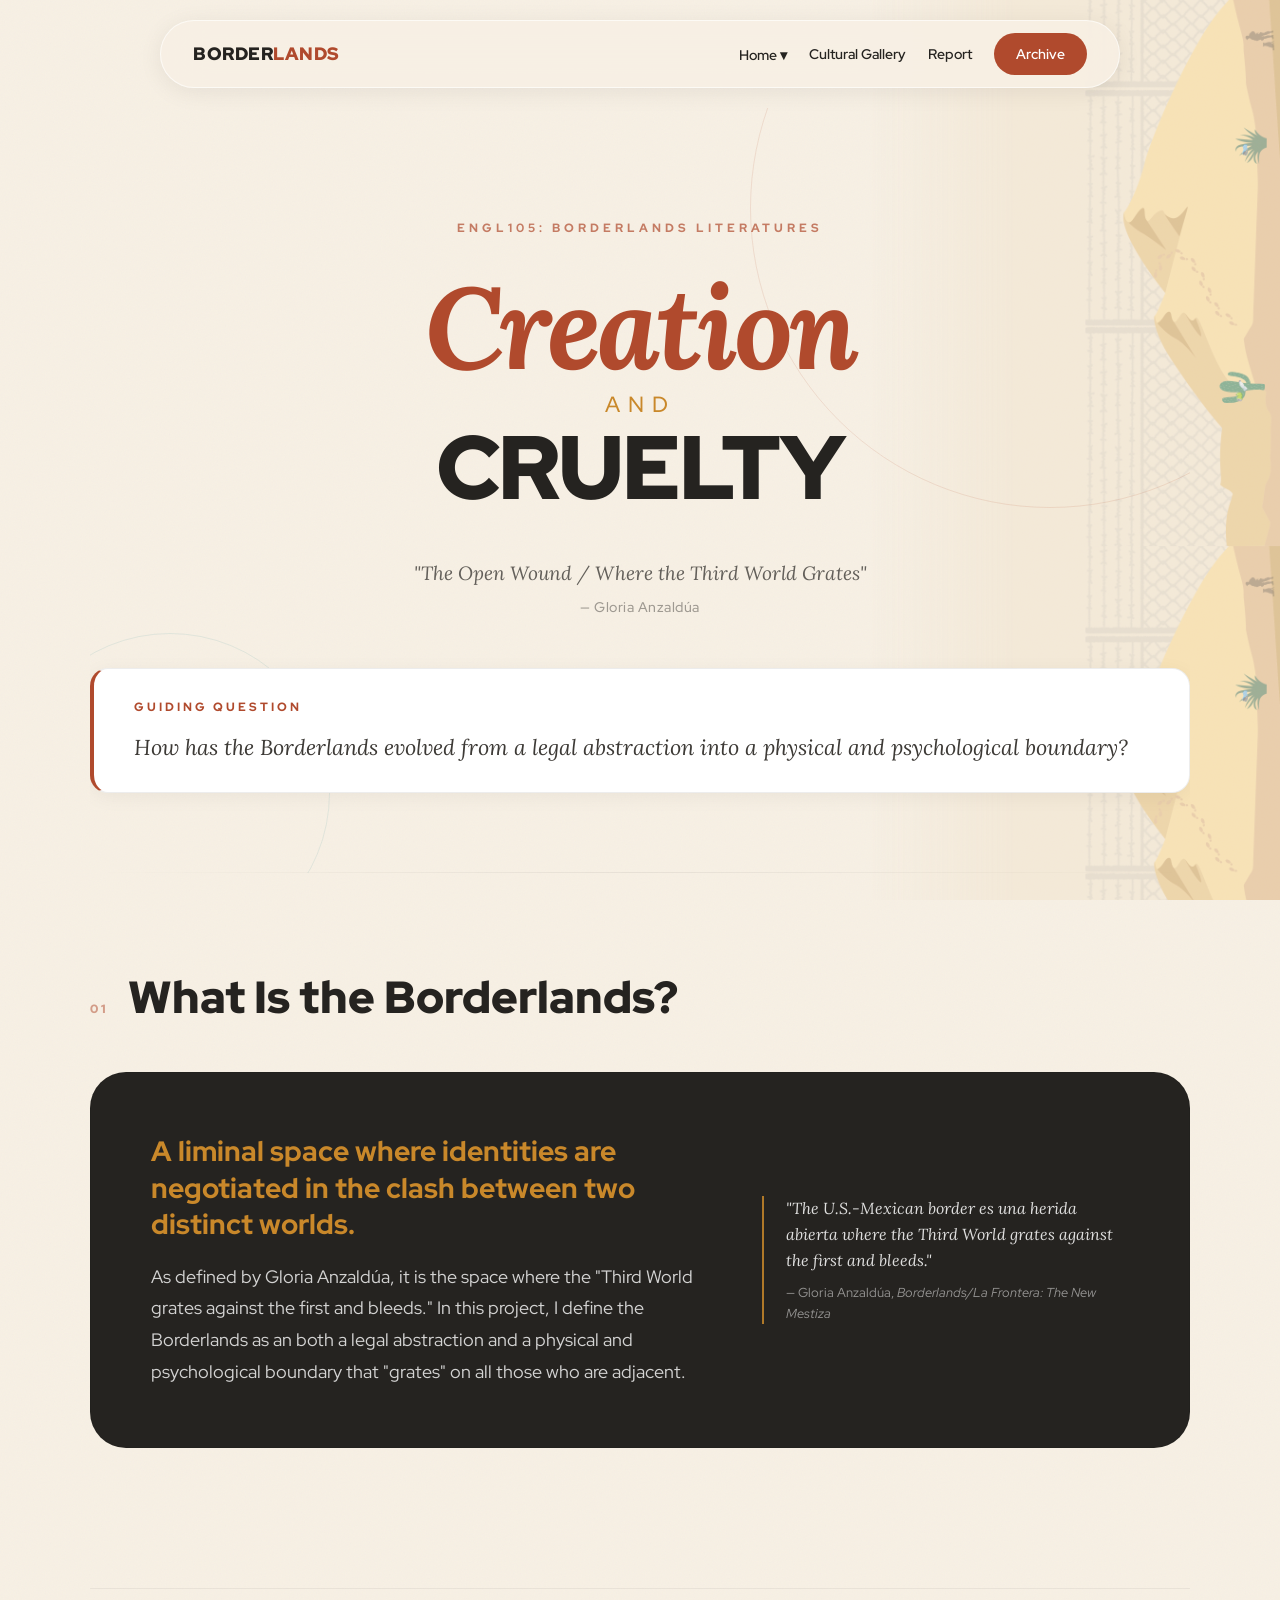
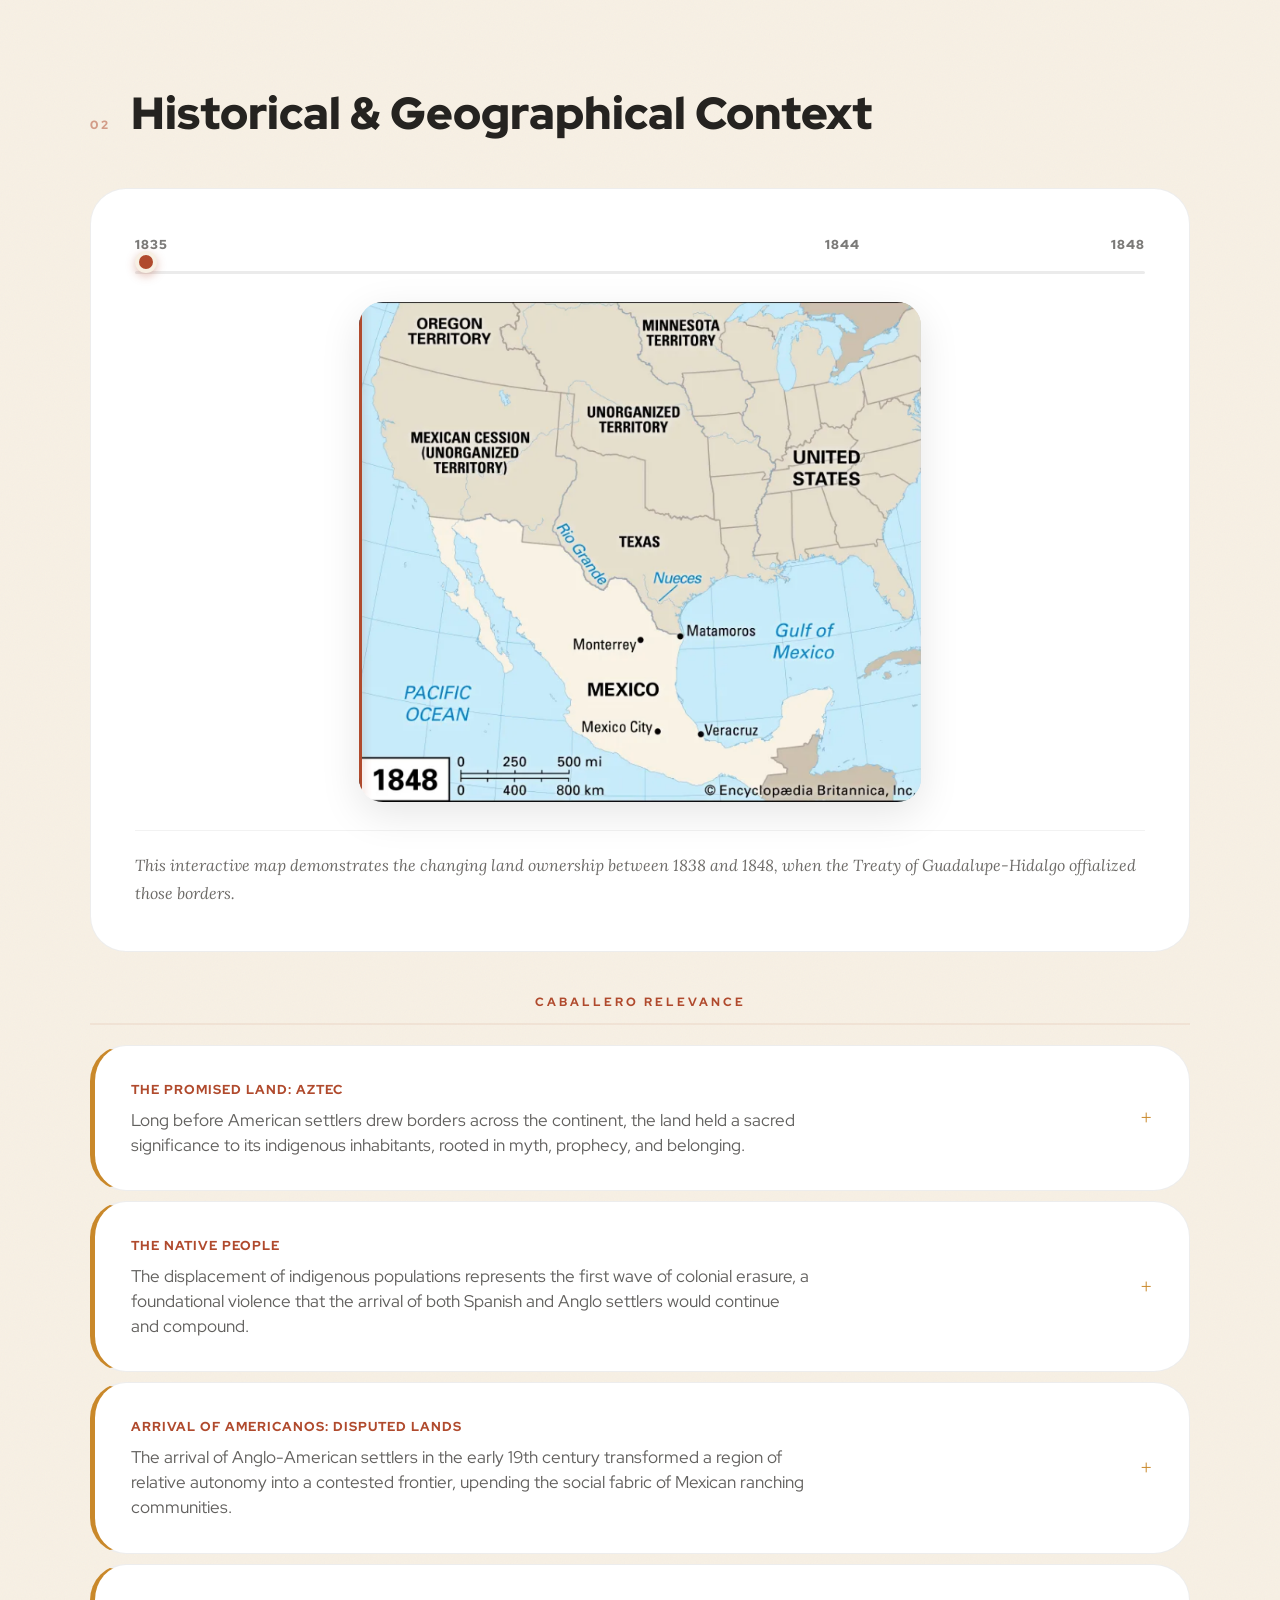
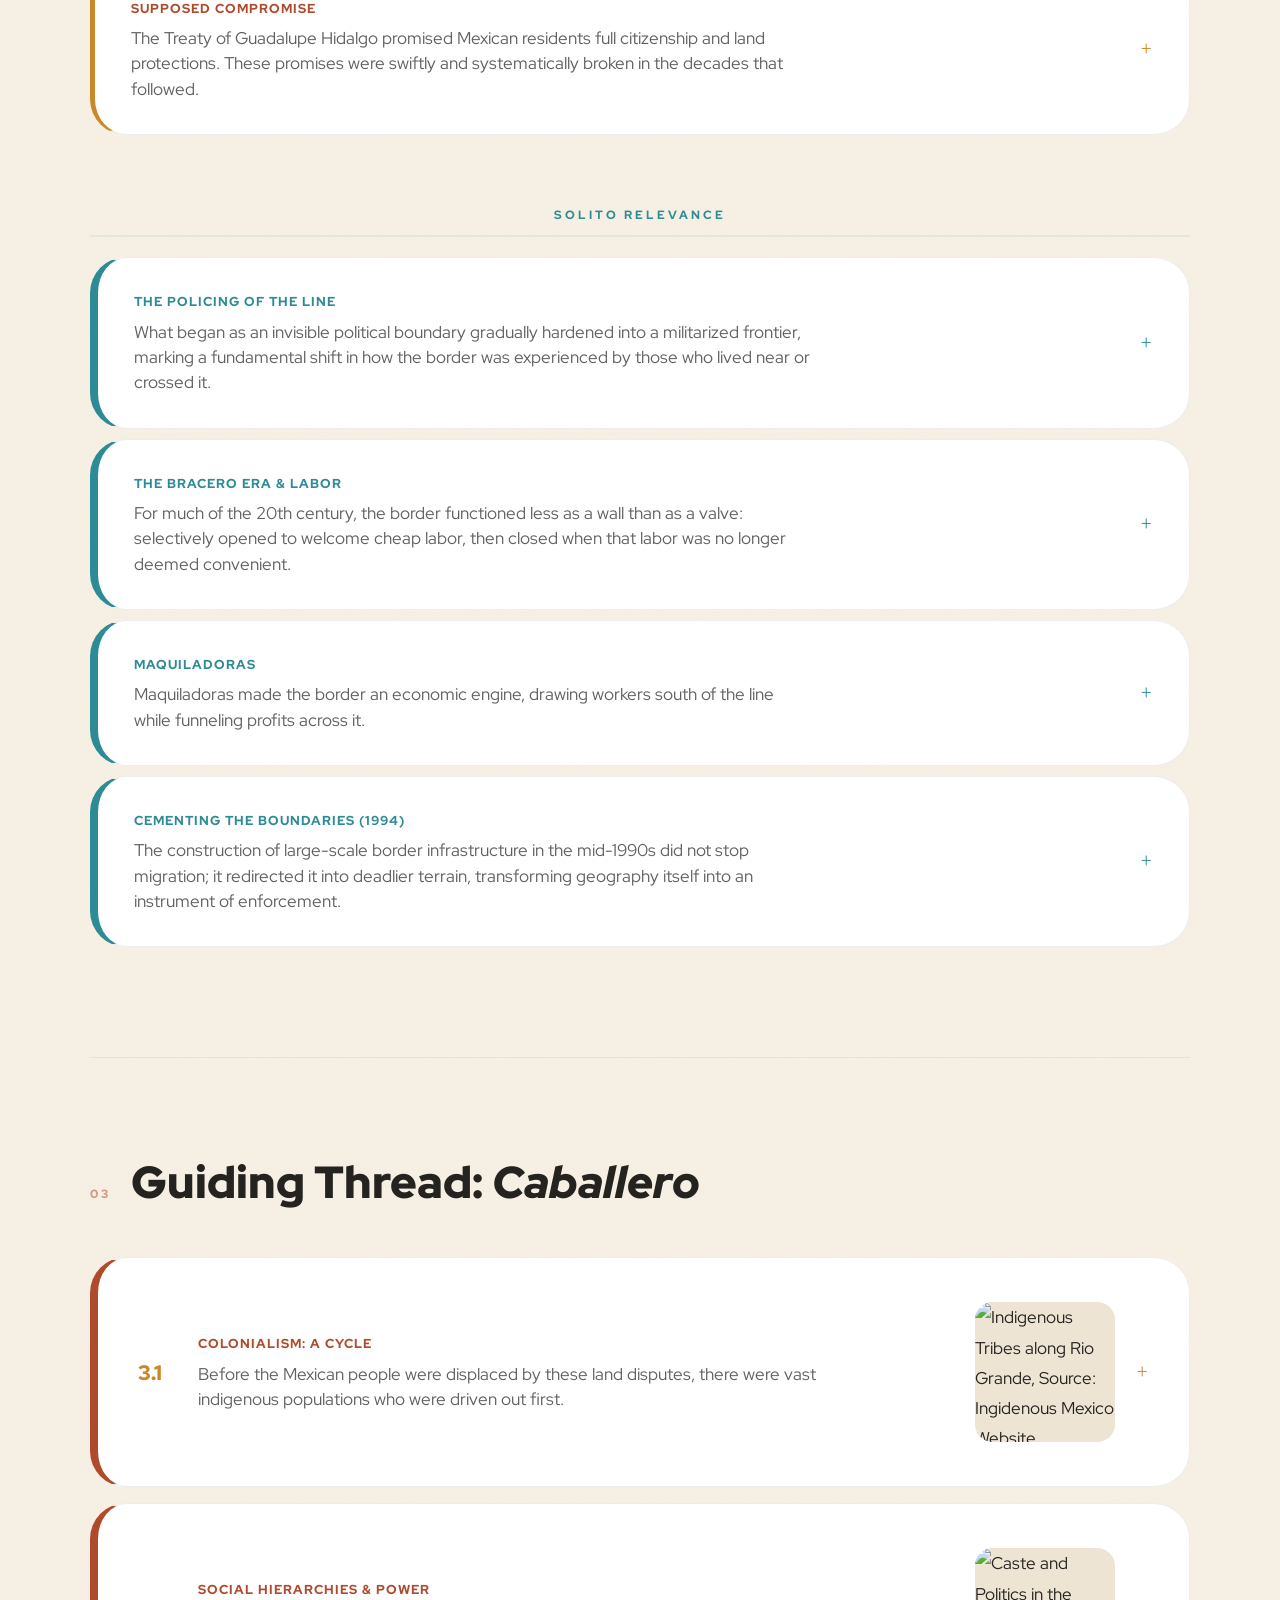
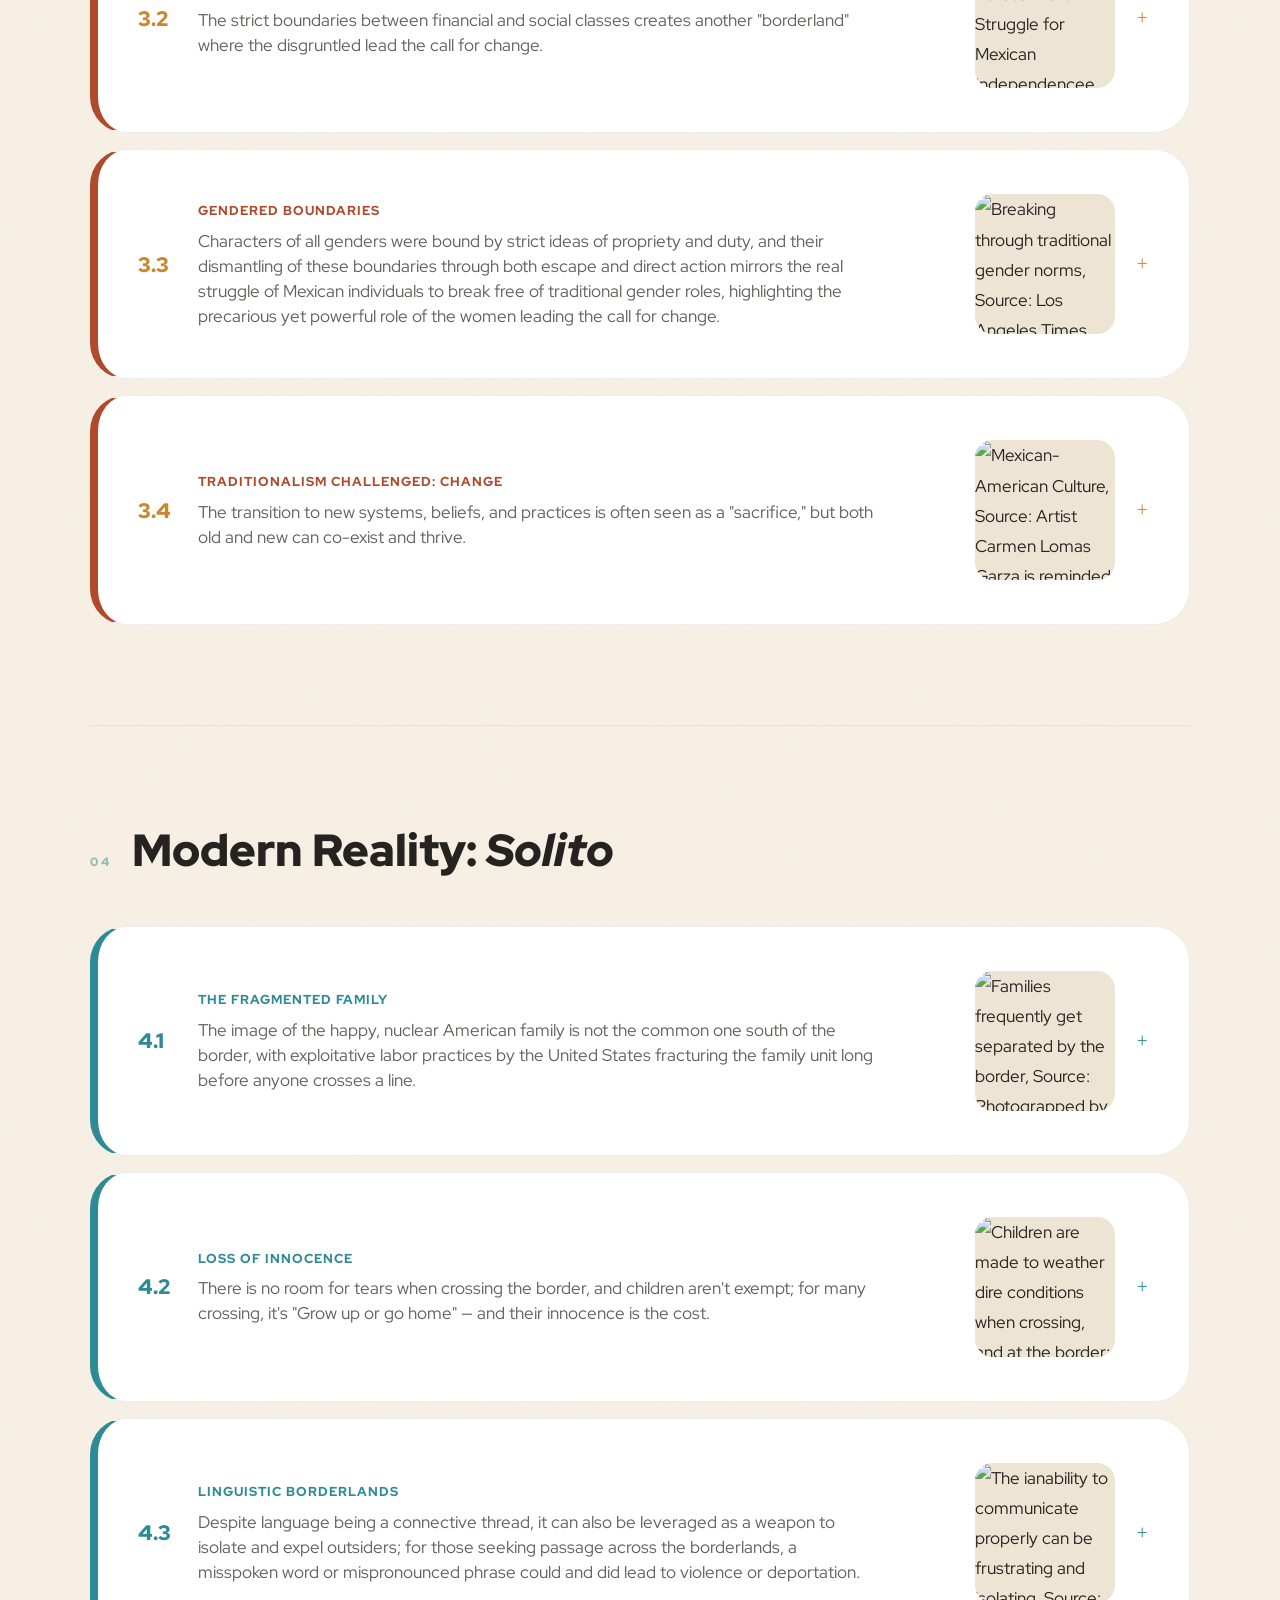
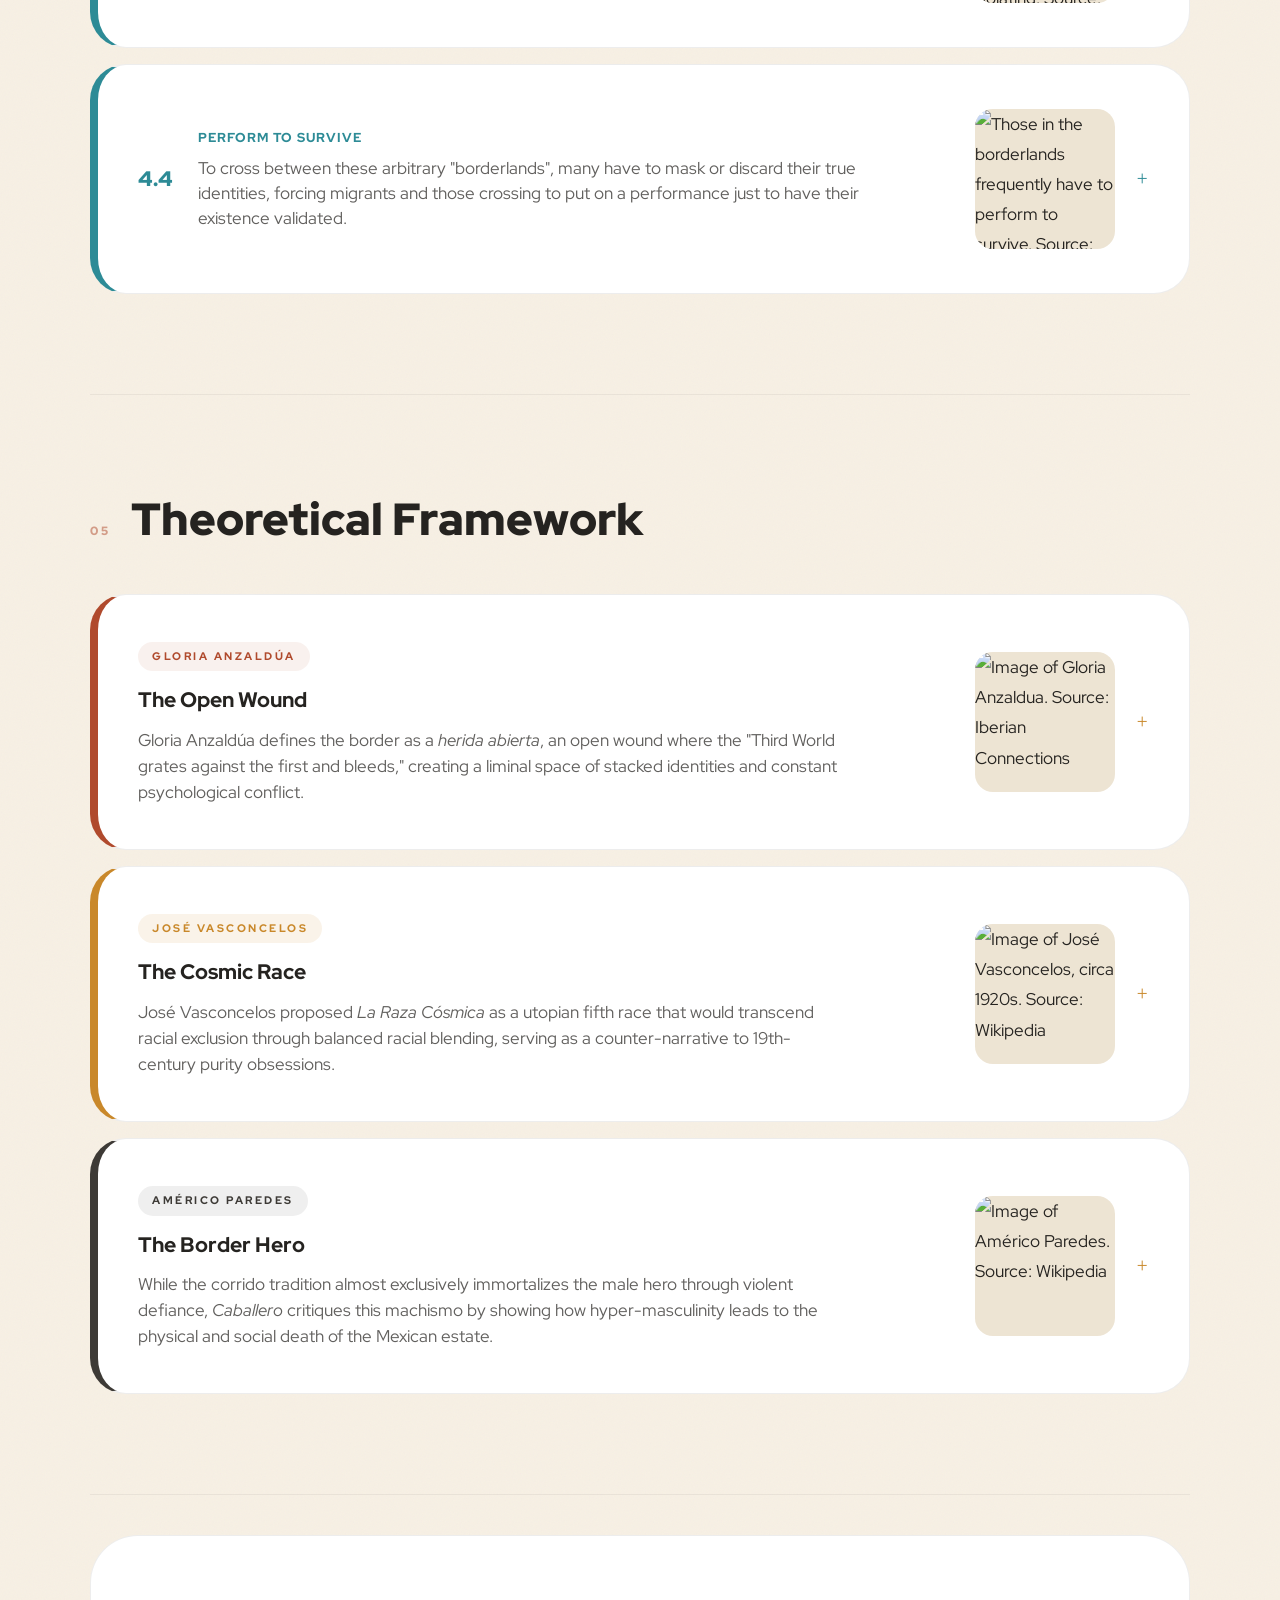
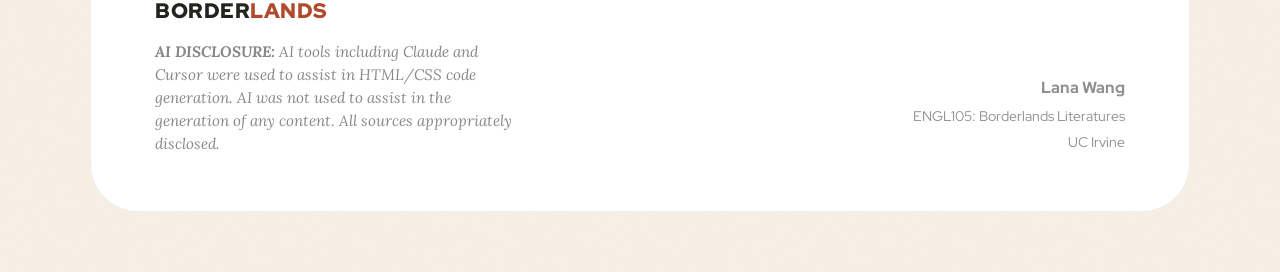
==== commit 252d93cd: "Add files via upload Updated aesthetics and background" ====
--- a/index.html
+++ b/index.html
@@ -123,7 +123,9 @@
                                         <span class="expand-icon">+</span>
                                     </summary>
                                     <div class="expanded-content">
-                                        <p>According to Mexican tradition, the Aztecs were instructed by their god, Huitzilopochtli, to build their city where they saw an eagle perched on a cactus, devouring a serpent. After trekking across the landscape for generations, this vision was found and the capital city, Tenochtitlan, was founded. This origin story casts the landscape itself as one that was divinely chosen, framing settlement as a fulfillment of prophecy rather than a conquest of vacant land, giving the land itself an even deeper, more sacred meaning than just settlement. Centuries later, the sentiment of <span class="glossary-point" data-def="manifest-destiny">Manifest Destiny</span> would recycle a similar logic in the United States, where settlers would claim that expansion across the continent was ordained by God, though their God was different, and it was to the detriment of the native people already settled there. The same territory that once symbolized promise and divine establishment becomes the stage on which competing visions of destiny and ownership collide, laying the groundwork for the borderlands that <em>Caballero</em> and <em>Solito</em> inherit.</p>
+                                        <p>According to Mexican tradition, the Aztecs were instructed by their god, Huitzilopochtli, to build their city where they saw an eagle perched on a cactus, devouring a serpent. After trekking across the landscape for generations, this vision was found and the capital city, Tenochtitlan, was founded. This origin story casts the landscape itself as one that was divinely chosen, framing settlement as a fulfillment of prophecy rather than a conquest of vacant land, giving the land itself an even deeper, more sacred meaning than just settlement. 
+                                            <br><br>
+                                            Centuries later, the sentiment of <span class="glossary-point" data-def="manifest-destiny">Manifest Destiny</span> would recycle a similar logic in the United States, where settlers would claim that expansion across the continent was ordained by God, though their God was different, and it was to the detriment of the native people already settled there. The same territory that once symbolized promise and divine establishment becomes the stage on which competing visions of destiny and ownership collide, laying the groundwork for the borderlands that <em>Caballero</em> and <em>Solito</em> inherit.</p>
                                         <button class="sources-btn" onclick="document.getElementById('flip-aztec').classList.add('flipped'); event.stopPropagation();">Sources ↗</button>
                                         <div class="glossary-defs">
                                             <div id="def-manifest-destiny"><strong>Manifest Destiny:</strong> The belief in the inevitability of the continued territorial expansion of the boundaries of the United States. <em>— Britannica</em></div>
@@ -151,13 +153,14 @@
                                         <div class="summary-content">
                                             <div class="summary-text">
                                                 <h4>The Native People</h4>
-                                                <p>The displacement of indigenous populations represents the first wave of colonial erasure — a foundational violence that the arrival of both Spanish and Anglo settlers would continue and compound.</p>
+                                                <p>The displacement of indigenous populations represents the first wave of colonial erasure, a foundational violence that the arrival of both Spanish and Anglo settlers would continue and compound.</p>
                                             </div>
                                         </div>
                                         <span class="expand-icon">+</span>
                                     </summary>
                                     <div class="expanded-content">
-                                        <p>Before Spanish colonization and long before the Treaty of Guadalupe Hidalgo formalized any land negotiations, the lands that would become Texas, California, and the Southwest were inhabited by diverse Indigenous populations with their own boundaries, cultures, and sacred geographies. Spanish and later Mexican ranching projects, like the haciendas that Rancho De La Palma became, depended on pushing these communities off their land, often resulting in mass violence, death, or forced labor. When the US arrives later, it does not introduce disruption to these Indigenous groups, but continues its tradition; the same valleys and rivers are claimed and reclaimed by various powers, while Indigenous people are consistently and violently pushed to the margins. <em>Caballero</em> and <em>Solito</em> are just examples of one iteration of the generational violence and trauma of the border and borderlands, one that is likely to continue.</p>
+                                        <p>Before Spanish colonization and long before the Treaty of Guadalupe Hidalgo formalized any land negotiations, the lands that would become Texas, California, and the Southwest were inhabited by diverse Indigenous populations with their own boundaries, cultures, and sacred geographies. Spanish and later Mexican ranching projects, like the haciendas that Rancho De La Palma became, depended on pushing these communities off their land, often resulting in mass violence, death, or forced labor. 
+                                            <br><br>When the US arrives later, it does not introduce disruption to these Indigenous groups, but continues its tradition; the same valleys and rivers are claimed and reclaimed by various powers, while Indigenous people are consistently and violently pushed to the margins. <em>Caballero</em> and <em>Solito</em> are just examples of one iteration of the generational violence and trauma of the border and borderlands, one that is likely to continue.</p>
                                         <button class="sources-btn" onclick="document.getElementById('flip-native').classList.add('flipped'); event.stopPropagation();">Sources ↗</button>
                                     </div>
                                 </details>
@@ -212,7 +215,7 @@
                                         <div class="summary-content">
                                             <div class="summary-text">
                                                 <h4>Supposed Compromise</h4>
-                                                <p>The Treaty of Guadalupe Hidalgo promised Mexican residents full citizenship and land protections — promises that were swiftly and systematically broken in the decades that followed.</p>
+                                                <p>The Treaty of Guadalupe Hidalgo promised Mexican residents full citizenship and land protections. These promises were swiftly and systematically broken in the decades that followed.</p>
                                             </div>
                                         </div>
                                         <span class="expand-icon">+</span>
@@ -280,7 +283,7 @@
                                         <div class="summary-content">
                                             <div class="summary-text">
                                                 <h4>The Bracero Era &amp; Labor</h4>
-                                                <p>For much of the 20th century, the border functioned less as a wall than as a valve — selectively opened to welcome cheap labor, then closed when that labor was no longer deemed convenient.</p>
+                                                <p>For much of the 20th century, the border functioned less as a wall than as a valve: selectively opened to welcome cheap labor, then closed when that labor was no longer deemed convenient.</p>
                                             </div>
                                         </div>
                                         <span class="expand-icon">+</span>
@@ -347,7 +350,7 @@
                                         <div class="summary-content">
                                             <div class="summary-text">
                                                 <h4>Cementing the Boundaries (1994)</h4>
-                                                <p>The construction of large-scale border infrastructure in the mid-1990s did not stop migration — it redirected it into deadlier terrain, transforming geography itself into an instrument of enforcement.</p>
+                                                <p>The construction of large-scale border infrastructure in the mid-1990s did not stop migration; it redirected it into deadlier terrain, transforming geography itself into an instrument of enforcement.</p>
                                             </div>
                                         </div>
                                         <span class="expand-icon">+</span>
@@ -389,8 +392,16 @@
                         <div class="summary-content">
                             <span class="step-num">3.1</span>
                             <div class="summary-text">
+                                
                                 <h4>Colonialism: A Cycle</h4>
-                                <p>Before the Mexican people were displaced by these land disputes, there were vast indigenous populations who were driven out first.</p>
+                                <p>Before the Mexican people were displaced by these land 
+                                    disputes, there were vast indigenous populations who were driven out first.</p>
+                                
+                            </div>
+                            <div class="card-img-slot" onclick="openLightbox(this)">
+                                <img src="HomePics/colonialism.png" 
+                                alt="Indigenous Tribes along Rio Grande, Source: Ingidenous Mexico Website">
+                                <div class="img-expand-hint"><span>Expand</span></div>
                             </div>
                         </div>
                         <span class="expand-icon">+</span>
@@ -398,24 +409,59 @@
                     <div class="expanded-content">
                         <p>To truly grasp the rise and fall of the generational Haciendas that dotted the plains of what is now Texas, including Hacienda De La Palma explored in <em>Caballero</em>, the <strong>cycle of colonialism</strong> must be acknowledged first.</p>
                         <br>
-                        <p>This cycle makes uncomfortably clear that the Borderlands did not begin as a legal abstraction amidst the friction with the Americanos to the North; the Treaty of 1848 was merely the latest signature on a much older document, one that was written first in the displacement of the indigenous people from the lands the Spanish and Mexican ranching class would come to claim as their own. The arrival of the white Americans on the Texas landscape alarms Don Santiago, as he fears for the rituals, practice, and illusion of permanence that Hacienda De La Palma promises, not realizing that the violent intrusion of these outsiders is the same violence he and his inflict upon the indigenous populations daily. The very existence of the Hacienda speaks to the driving out of the native populations that used to inhabit the land; Don Santiago's later death and the subsequent handing of the Hacienda over to his children, all married to white American men, highlights this cyclical nature of colonialism well.</p>
+                        <p>This cycle makes uncomfortably clear that the Borderlands did not begin as a legal abstraction 
+                            amidst the friction with the Americanos to the North; the Treaty of 1848 was merely the latest
+                             signature on a much older document, one that was written first in the displacement of the 
+                             indigenous people from the lands the Spanish and Mexican ranching class would come to claim 
+                             as their own. The arrival of the white Americans on the Texas landscape alarms Don Santiago, 
+                             as he fears for the rituals, practice, and illusion of permanence that Hacienda De La 
+                             Palma promises, not realizing that the violent intrusion of these outsiders is the same 
+                             violence he and his inflict upon the indigenous populations daily. The very existence of 
+                             the Hacienda speaks to the driving out of the native populations that used to inhabit the 
+                             land; Don Santiago's later death and the subsequent handing of the Hacienda over to his 
+                             children, all married to white American men, 
+                             highlights this cyclical nature of colonialism well.</p>
 
                         <blockquote class="analysis-quote quote-terracotta">
-                            "... he and a number of his friends, all rich landowners of the north, would colonize the Indian-infested region just explored in exchange for all the grazing land they could hold… the colonization of the new land began" <cite>(González xxxvii)</cite>
-                        </blockquote>
-
-                        <p>Here, one of Don Santiago's predecessors, Don Ramón, had been given permission by the Spanish Crown to colonize the lands of what's now Texas, with full "authority" to force the indigenous populations out through violence and force. Notably, as the indigenous peoples were already actively inhabiting the land, the Spanish Crown did not have the authority to give this land freely to any wealthy landowner who could claim it. Additionally, the language used in relation to the "Indians" has to be noted, with Rancho De La Palma's founder believing them to be "infesting" the land despite it belonging to the native populations to begin with.</p>
+                            "... he and a number of his friends, all rich landowners of the north, would 
+                            colonize the Indian-infested region just explored in exchange for all the grazing 
+                            land they could hold… the colonization of the new land began" <cite>(González xxxvii)</cite>
+                        </blockquote>
+
+                        <p>Here, one of Don Santiago's predecessors, Don Ramón, had been given permission by the 
+                            Spanish Crown to colonize the lands of what's now Texas, with full "authority" to force 
+                            the indigenous populations out through violence and force. Notably, as the indigenous 
+                            peoples were already actively inhabiting the land, the Spanish Crown did not have the 
+                            authority to give this land freely to any wealthy landowner who could claim it. 
+                            Additionally, the language used in relation to the "Indians" has to be noted, with Rancho De 
+                            La Palma's founder believing them to be "infesting" the land despite it belonging 
+                            to the native populations to begin with.</p>
 
                         <blockquote class="analysis-quote quote-terracotta">
-                            "Here he would create a new empire… could rear his family and keep the old ways and traditions, safely away from the… the infiltration of foreign doctrines…for the generations to come" <cite>(González xxxvi)</cite>
-                        </blockquote>
-
-                        <p>The logic surrounding Don Ramón's empire-building is not far off from the ideology of <span class="glossary-point" data-def="manifest-destiny">Manifest Destiny</span> that drove Anglo-Saxon settlers across North America during the 19th century. Ironically, it's this same manifest destiny that drives the American settlers to eventually dismantle the Mexican settlements in Texas, as they too believe their culture and civilizations to be the brightest and best; both peoples seek to claim the land as their right.</p>
+                            "Here he would create a new empire… could rear his family and keep the old ways 
+                            and traditions, safely away from the… the infiltration of foreign 
+                            doctrines…for the generations to come" <cite>(González xxxvi)</cite>
+                        </blockquote>
+
+                        <p>The logic surrounding Don Ramón's empire-building is not far off from the ideology of <span class="glossary-point" data-def="manifest-destiny">Manifest Destiny</span> that drove Anglo-Saxon settlers across North 
+                            America during the 19th century. Ironically, it's this same manifest destiny that drives the 
+                            American settlers to eventually dismantle the Mexican settlements in Texas, as they too 
+                            believe their culture and civilizations to be the brightest and best; both peoples 
+                            seek to claim the land as their right.</p>
                         <br>
-                        <p>The border drawn across the Texas landscape does not introduce violence or entitlement to this geography, but rather reopens the wounds opened by the wealthy Mexican landowners that had previously sought to claim the land for themselves. The cycle of colonialism is therefore inherited, whether consciously or not, and all parties are left impacted. In this instance, the indigenous populations become the enemy of both the American and Mexican settlers, while the American and Mexican settlers have their own rivalries to consider. As Anzaldúa notes, the borderlands are not a physical space, but rather a state of being; it's an open wound that cannot fully heal until its conditions of creation, including colonialism, are dismantled.</p>
+                        <p>The border drawn across the Texas landscape does not introduce violence or entitlement to 
+                            this geography, but rather reopens the wounds opened by the wealthy Mexican landowners that 
+                            had previously sought to claim the land for themselves. The cycle of colonialism is therefore
+                             inherited, whether consciously or not, and all parties are left impacted. In this instance, 
+                             the indigenous populations become the enemy of both the American and Mexican settlers, while 
+                             the American and Mexican settlers have their own rivalries to consider. As Anzaldúa notes, 
+                             the borderlands are not a physical space, but rather a state of being; it's an open wound 
+                             that cannot fully heal until its conditions of creation, including colonialism, are dismantled.</p>
 
                         <div class="glossary-defs">
-                            <div id="def-manifest-destiny"><strong>Manifest Destiny:</strong> The belief in the inevitability of the continued territorial expansion of the boundaries of the United States. <em>— Britannica</em></div>
+                            <div id="def-manifest-destiny"><strong>Manifest Destiny:</strong> The belief in the 
+                                inevitability of the continued territorial expansion of the boundaries of the
+                                 United States. <em>— Britannica</em></div>
                         </div>
                     </div>
                 </details>
@@ -426,7 +472,14 @@
                             <span class="step-num">3.2</span>
                             <div class="summary-text">
                                 <h4>Social Hierarchies &amp; Power</h4>
-                                <p>The strict boundaries between financial and social classes creates another "borderland" where the disgruntled lead the call for change.</p>
+                                <p>The strict boundaries between financial and social classes creates another 
+                                    "borderland" where the disgruntled lead the call for change.</p>
+                            </div>
+
+                            <div class="card-img-slot" onclick="openLightbox(this)">
+                                <img src="HomePics/socialhier.png" 
+                                alt="Caste and Politics in the Struggle for Mexican Independencee, Source: The Newberry Website">
+                                <div class="img-expand-hint"><span>Expand</span></div>
                             </div>
                         </div>
                         <span class="expand-icon">+</span>
@@ -468,14 +521,24 @@
                                 <h4>Gendered Boundaries</h4>
                                 <p>Characters of all genders were bound by strict ideas of propriety and duty, and their dismantling of these boundaries through both escape and direct action mirrors the real struggle of Mexican individuals to break free of traditional gender roles, highlighting the precarious yet powerful role of the women leading the call for change.</p>
                             </div>
+
+                            <div class="card-img-slot" onclick="openLightbox(this)">
+                                <img src="HomePics/gender.png" 
+                                alt="Breaking through traditional gender norms, 
+                                Source: Los Angeles Times Article">
+                                <div class="img-expand-hint"><span>Expand</span></div>
+                            </div>
+
                         </div>
                         <span class="expand-icon">+</span>
                     </summary>
                     <div class="expanded-content">
                         <p>The borderlands of <em>Caballero</em> are not drawn only between nations, but also within the home itself, and along lines of gender, duty, and propriety. These interior boundaries predate the Treaty of 1848 and the arrival of American settlers; they were already fully operational, already enforced through shame, exile, and silence, long before any legal abstraction formalized the external one. González maps these gendered borders with precision, showing how the members of Rancho De La Palma are assigned not just roles but territories, expectations, and the consequences that follow any deviation from them. To cross these boundaries, even in the name of life or death, is to invite exile and shame. Through the characters of Susanita, Luis, their mother Doña María Petronilla, and the widowed Doña Dolores, González makes the pointed argument that the patriarchal logic sustaining the hacienda's social hierarchies does not begin at the Rio Grande, but within the walls of the hacienda itself, and long before any physical border was constructed.</p>
 
+                        <br>
                         <p>Susanita's arc is the novel's clearest demonstration of the gendered borderland as a mechanism of control. Her love for American Officer Warrener already places her in direct conflict with Don Santiago's conception of family honor, but it is her decision to ride through the night with a male peon and no escort to save Álvaro's life that makes González's critique most legible. Susanita transgresses every rule of propriety assigned to a woman of her class in a single night, and does so only in service of the brother and father who had long disrespected her personhood. The response of both Don Santiago and Álvaro is not gratitude but disappointment and ultimately expulsion; Don Santiago claims he would prefer a dead child to one who violates the norms of propriety in such a way. Her subsequent exit to build a life with Warrener is not framed as tragedy but as escape, and often the only one available to women who refuse to fit within the narrow confines of their gendered borderlands.</p>
 
+                        <br>
                         <p>Luis represents a quieter version of the same trap; despite being born male and the second son to the household, he has his own expectations placed upon him that he ultimately feels unable to fulfill, choosing to exile himself in a similar manner as Susanita. Don Santiago belittles him for being unable to perform to the levels of masculinity, or having the <span class="glossary-point" data-def="machismo">machismo</span> the hacienda demands; Luis' artistry, though exceptional, marks him a failure within the terms of the gendered, bordered system, and ultimately makes him dead to Don Santiago following his departure. When Luis meets Captain Devlin, who recognizes and pays tribute to his artistry, he realizes duty does not have to be the end-all be-all he had grown up believing it to be. It is Padre Pierre, who had long witnessed Luis torn between his gift and his obligations, who articulates what the novel has been showing all along:</p>
 
                         <blockquote class="analysis-quote quote-terracotta">
@@ -484,7 +547,7 @@
 
                         <p>Padre Pierre's words reframe the entire logic of the gendered borderland: the duty Luis has been shamed into performing is not noble obligation, but coercion dressed in the language of honor and expectation. That Luis fears his tears are "unmanly" even in this moment of recognition speaks to how deeply the hacienda's borders have been internalized; the cage does not need walls when it has already been built inside the person. His departure to America mirrors Susanita's, and the system's insistence on rigid performance over individual personhood ensured its loss of both; the external border that would arrive with the Treaty of 1848 did not create this dynamic of exile and erasure, it merely inherited it.</p>
 
-                        <p>Doña Dolores, Don Santiago's widowed sister, names this system most plainly following Don Santiago's unilateral decision on the fate of their daughters, a decision none but himself saw value in.</p>
+                        <br><p>Doña Dolores, Don Santiago's widowed sister, names this system most plainly following Don Santiago's unilateral decision on the fate of their daughters, a decision none but himself saw value in.</p>
 
                         <blockquote class="analysis-quote quote-terracotta">
                             "I have always resented, Petronilla, a man ruling me as if I were a bought slave, but here in this house there is nothing that can be done about it." <cite>(González 236)</cite>
@@ -492,7 +555,7 @@
 
                         <p>Doña Dolores has more freedom than most women in the novel; her widowhood grants her a frankness that the hacienda's wives are not permitted. But González is careful to show that naming the cage does not dissolve it; Don Santiago tolerates his sister's presence only out of obligation, making his irritation at her outspokenness clear and ensuring she feels the weight of her perceived burden on him. Not only does she compare her condition to slavery, but she equates the position of all women to one without autonomy or systemic justice; in the same breath she acknowledges it is simply a way of life and nothing can be done about it, highlighting how these gendered borderlands make those within them feel powerless. The sigh that follows is described as "the sigh of woman the vassal, its echo centuries old" (González 236), lifting her personal resentment into something historical and structural; it is not just Don Santiago himself that Doña Dolores must contend with, but the systems he upholds and represents.</p>
 
-                        <p>Doña María Petronilla is the anchoring point between all these stories; she represents the woman who never crossed the border at all, and what that cost her.</p>
+                        <br><p>Doña María Petronilla is the anchoring point between all these stories; she represents the woman who never crossed the border at all, and what that cost her.</p>
 
                         <blockquote class="analysis-quote quote-terracotta">
                             "In the twenty-five years of marriage to this man, she had fashioned only the armor of meekness to meet his dominance, and it gave her no protection." <cite>(González 26)</cite>
@@ -506,7 +569,7 @@
 
                         <p>This image arrives after Doña María speaks out against Don Santiago for one of the few times in her life. She confides to Doña Dolores that it does not seem fair for her husband to dictate their lives, then advocates directly to Don Santiago in an attempt to save her daughter from a marriage as unhappy as her own. He lets her speak but ignores the appeal entirely, leaving the room without a word or look back. María Petronilla does not lack understanding; she lacks the structural permission to act on it, and twenty-five years of meekness have made that permission feel unreachable. She is the proof of what the gendered borderland costs when it is never crossed: not exile, like her children, but erasure. It is this internalized, psychological condition of boundedness that Anzaldúa identifies as the true nature of the borderlands; not merely a legal abstraction, but a state of being that precedes the treaty, outlasts it, and lives on in the silence of every person taught that the cage was simply the law.</p>
 
-                        <p>That Don Santiago dies by his own hand while those he dismissed return to claim the hacienda is González's final word; the borders he drew around his household did not protect it, they emptied it of everyone it needed to survive.</p>
+                        <br><p>That Don Santiago dies by his own hand while those he dismissed return to claim the hacienda is González's final word; the borders he drew around his household did not protect it, they emptied it of everyone it needed to survive.</p>
 
                         <div class="glossary-defs">
                             <div id="def-machismo"><strong>Machismo:</strong> A cultural value system emphasizing dominant, aggressive masculinity and male authority, often used to enforce strict gender roles and hierarchies.</div>
@@ -522,6 +585,14 @@
                                 <h4>Traditionalism Challenged: Change</h4>
                                 <p>The transition to new systems, beliefs, and practices is often seen as a "sacrifice," but both old and new can co-exist and thrive.</p>
                             </div>
+
+                            <div class="card-img-slot" onclick="openLightbox(this)">
+                                <img src="HomePics/tradition.png" 
+                                alt="Mexican-American Culture, 
+                                Source: Artist Carmen Lomas Garza is reminded of a common sight in Mexican-American communities.">
+                                <div class="img-expand-hint"><span>Expand</span></div>
+                            </div>
+
                         </div>
                         <span class="expand-icon">+</span>
                     </summary>
@@ -567,6 +638,12 @@
                                 <h4>The Fragmented Family</h4>
                                 <p>The image of the happy, nuclear American family is not the common one south of the border, with exploitative labor practices by the United States fracturing the family unit long before anyone crosses a line.</p>
                             </div>
+                            <div class="card-img-slot" onclick="openLightbox(this)">
+                                <img src="HomePics/family.png" 
+                                alt="Families frequently get separated by the border, 
+                                Source: Photograpped by Robert Gauthier for the Los Angeles Times">
+
+                            </div>
                         </div>
                         <span class="expand-icon">+</span>
                     </summary>
@@ -600,6 +677,14 @@
                                 <h4>Loss of Innocence</h4>
                                 <p>There is no room for tears when crossing the border, and children aren't exempt; for many crossing, it's "Grow up or go home" — and their innocence is the cost.</p>
                             </div>
+
+                             <div class="card-img-slot" onclick="openLightbox(this)">
+                                <img src="HomePics/innocence.png" 
+                                alt="Children are made to weather dire conditions when crossing, and at the border; this image specifically depicts children at the Arizona border in 2019.
+                                Source: Photograpped by Ash Ponders for The Washington Post">
+
+                            </div>
+
                         </div>
                         <span class="expand-icon">+</span>
                     </summary>
@@ -618,7 +703,7 @@
 
                         <p>This forced, early introduction to adulthood is demonstrated profoundly in the prison bathroom, where Javier is forced to witness an adult man using the toilet in front of everyone. Prior to this point, he had never seen an adult body like this, and his immediate response was a rush of shame, comparison, and guilt for having looked at all. This compounds his own anxieties about having to use the bathroom, as he had been trekking through the desert for an entire day prior. The cell offered no door or partitions; there was no acknowledgement of the differences between the needs of a ten year old boy and a grown man. Everyone is forced to endure the same exposure, which is a poignant distinction of how the borderlands do not discriminate in its victimhood. These experiences, already traumatic for a young child, will continue to impact Javier long after he leaves the detention facility; the trauma and lived experiences collected on the journey are something unique and heavy he will have to carry wherever he ends up. Where <em>Caballero</em> works hard to maintain propriety and keep the children innocent through careful moderation and control, <em>Solito</em> forces its child protagonist to confront harsh, inhumane realities head on, in a space designed to strip away privacy and individuality, turning his own body into a site of shame that will persist long after leaving the detention center, and further proof that Javier's innocence is being sacrificed in his crossing.</p>
 
-                        <p>The physical toll of the journey finishes what these previous two scenes started; Javier walks for days through the desert, until his back, arms, thighs, and even "butt cheeks" ache as he is still forced to continue marching. His physical discomfort, and at some points inabilities, as Chino is forced to carry him at points, no longer becomes a valid excuse for rest, when in any other circumstance, the discomfort or danger of a child takes top priority. He rides on crowded buses for hours, crosses the ocean for the first time in a small boat, and learns quickly that hunger, thirst, and pain are constants he must learn to manage if he wants to make the crossing successfully. By the time he reaches California, Javier is only a couple weeks older than when he left El Salvador, but his journey has hardened him, and he has experiences far richer and more dangerous than any child his age should have. His innocence is not lost in one dramatic instant, but worn away by the demands of the borderland; each facet of childhood becoming a privilege that the border will not allow.</p>
+                        <br><p>The physical toll of the journey finishes what these previous two scenes started; Javier walks for days through the desert, until his back, arms, thighs, and even "butt cheeks" ache as he is still forced to continue marching. His physical discomfort, and at some points inabilities, as Chino is forced to carry him at points, no longer becomes a valid excuse for rest, when in any other circumstance, the discomfort or danger of a child takes top priority. He rides on crowded buses for hours, crosses the ocean for the first time in a small boat, and learns quickly that hunger, thirst, and pain are constants he must learn to manage if he wants to make the crossing successfully. By the time he reaches California, Javier is only a couple weeks older than when he left El Salvador, but his journey has hardened him, and he has experiences far richer and more dangerous than any child his age should have. His innocence is not lost in one dramatic instant, but worn away by the demands of the borderland; each facet of childhood becoming a privilege that the border will not allow.</p>
                     </div>
                 </details>
 
@@ -631,6 +716,13 @@
                                 <h4>Linguistic Borderlands</h4>
                                 <p>Despite language being a connective thread, it can also be leveraged as a weapon to isolate and expel outsiders; for those seeking passage across the borderlands, a misspoken word or mispronounced phrase could and did lead to violence or deportation.</p>
                             </div>
+                            <div class="card-img-slot" onclick="openLightbox(this)">
+                                <img src="HomePics/language.png" 
+                                alt="The ianability to communicate properly can be frustrating and isolating.
+                                Source: Graphic by Jiri Studnick for Getty Images">
+
+                            </div>
+
                         </div>
                         <span class="expand-icon">+</span>
                     </summary>
@@ -682,15 +774,22 @@
                                 <h4>Perform to Survive</h4>
                                 <p>To cross between these arbitrary "borderlands", many have to mask or discard their true identities, forcing migrants and those crossing to put on a performance just to have their existence validated.</p>
                             </div>
+
+                            <div class="card-img-slot" onclick="openLightbox(this)">
+                                <img src="HomePics/perform.png" 
+                                alt="Those in the borderlands frequently have to perform to survive.
+                                Source: iStock">
+
+                            </div>
                         </div>
                         <span class="expand-icon">+</span>
                     </summary>
                     <div class="expanded-content">
                         <p><em>Caballero</em> is filled with performances that protect reputation and order within the hacienda and society at large; children and wives perform obedience, peones perform gratitude and servitude, and Don Santiago performs the role of benevolent <span class="glossary-point" data-def="hacendado">hacendado</span> to keep his world intact. When these roles are not performed, tensions rise and the carefully knit structures start to unravel. In <em>Solito</em>, these performances are no longer about honor and appearance, but about survival. These are not staged inside drawing rooms or balls, but in the desert, detention centers, and the border itself. Javier does not simply travel alongside Patricia, Carla, and Chino; he learns to inhabit a role within a family that is both deeply real and intimate, while also being carefully arranged to appear legitimate to coyotes and other officials. Their shared last names, carefully practiced introductions, and the way Javier orbits Patricia is all a script that must be convincing to strangers who hold the lives and safety of the little family in their hands. The tenderness between them is genuine, but the way they present themselves has to be deliberate; it is a cruel yet comforting performance demanded by a system that ironically is designed to tear families apart.</p>
 
-                        <p>This pressure to perform extends into the detention facility, where Javier learns quickly that even private emotions and bodily functions are subject to an unspoken code. Surrounded by grown men in the cage, he realizes he cannot behave like a frightened child without drawing attention; he learns to copy the others, pretending not to look and be unbothered when strangers use the bathroom in full view. The earlier shame he feels at seeing an adult body, and at the size of his own, is followed by an equally heavy shame at being visibly flustered at all. Javier understands that in this space, the role he is expected to play is that of someone older, harder, and more experienced. Where <em>Caballero</em>'s characters are punished for stepping out of their assigned roles in society, Javier risks punishment for failing to embody a role enforced through surveillance, discomfort, and threat of violence.</p>
-
-                        <p>Language itself, explored more fully in the previous card, also becomes part of this constant acting; Javier adjusts his accent, adopts new vocabulary, and learns which words to use and which to swallow to avoid marking himself as too young, too foreign, or too naive. Despite being new to everything, Javier is desperate to be seen as grown and capable enough to make the journey. Together, these layers of performance — the improvised family structure, the careful control of his body and reactions, and the contortion of his speech and slang — show that crossing the border is not just a journey through space, but an ongoing audition for the right to exist. In both <em>Caballero</em> and <em>Solito</em>, the borderlands are maintained not only by laws and geography, but by the roles people are forced to play just to survive within them.</p>
+                        <br><p>This pressure to perform extends into the detention facility, where Javier learns quickly that even private emotions and bodily functions are subject to an unspoken code. Surrounded by grown men in the cage, he realizes he cannot behave like a frightened child without drawing attention; he learns to copy the others, pretending not to look and be unbothered when strangers use the bathroom in full view. The earlier shame he feels at seeing an adult body, and at the size of his own, is followed by an equally heavy shame at being visibly flustered at all. Javier understands that in this space, the role he is expected to play is that of someone older, harder, and more experienced. Where <em>Caballero</em>'s characters are punished for stepping out of their assigned roles in society, Javier risks punishment for failing to embody a role enforced through surveillance, discomfort, and threat of violence.</p>
+
+                        <br><p>Language itself, explored more fully in the previous card, also becomes part of this constant acting; Javier adjusts his accent, adopts new vocabulary, and learns which words to use and which to swallow to avoid marking himself as too young, too foreign, or too naive. Despite being new to everything, Javier is desperate to be seen as grown and capable enough to make the journey. Together, these layers of performance, the improvised family structure, the careful control of his body and reactions, and the contortion of his speech and slang, show that crossing the border is not just a journey through space, but an ongoing audition for the right to exist. In both <em>Caballero</em> and <em>Solito</em>, the borderlands are maintained not only by laws and geography, but by the roles people are forced to play just to survive within them.</p>
 
                         <div class="glossary-defs">
                             <div id="def-hacendado"><strong>Hacendado:</strong> The owner and patriarch of a hacienda; a role carrying expectations of absolute authority, generosity, and unimpeachable honor within the Mexican ranching class.</div>
@@ -717,13 +816,22 @@
                                 <h3>The Open Wound</h3>
                                 <p>Gloria Anzaldúa defines the border as a <em>herida abierta</em>, an open wound where the "Third World grates against the first and bleeds," creating a liminal space of stacked identities and constant psychological conflict.</p>
                             </div>
+
+                             <div class="card-img-slot" onclick="openLightbox(this)">
+                                <img src="HomePics/Gloria.png" 
+                                alt="Image of Gloria Anzaldua.
+                                Source: Iberian Connections">
+
+                            </div>
                         </div>
                         <span class="expand-icon">+</span>
                     </summary>
                     <div class="expanded-content theory-expanded">
-                        <p>In her foundational text, <em>Borderlands/La Frontera</em>, Anzaldúa theorizes that the US-Mexico border is not a stagnant line, but instead a "vague and undetermined place created by the emotional residue of an unnatural boundary." This open wound is where the New Mestiza consciousness is born: a survival identity that embraces contradiction, multiple languages, and ambiguity. For Anzaldúa, the border is a physical manifestation of a spiritual and psychological clashing, where those who inhabit the in-between are forced to develop a specialized, heightened sense to navigate the dangers of the transition.</p>
+                        <p>In her foundational text, <em>Borderlands/La Frontera: The New Mestiza</em>, Anzaldúa theorizes that the US-Mexico border is not a stagnant line, but instead a "vague and undetermined place created by the emotional residue of an unnatural boundary." This open wound is where the New Mestiza consciousness is born: a survival identity that embraces contradiction, multiple languages, and ambiguity. For Anzaldúa, the border is a physical manifestation of a spiritual and psychological clashing, where those who inhabit the in-between are forced to develop a specialized, heightened sense to navigate the dangers of the transition.</p>
                         <br>
-                        <p>In <em>Solito</em>, Javier is the physical embodiment of this grating between worlds. His journey, which encompassed thousands of miles, is the "bleeding" that Anzaldúa writes about. To just exist in this borderland unscathed, Javier must adopt the hybrid identity of the New Mestiza — being part-child and part-adult, part-Salvadoran and part-Mexican; his identities are morphed as he is pushed to new limits in this arbitrary border space.</p>
+                        <p>In <em>Solito</em>, Javier is the physical embodiment of this grating between worlds. 
+                            His journey, which encompassed thousands of miles, is the "bleeding" that Anzaldúa writes about. 
+                            To just exist in this borderland unscathed, Javier must adopt the hybrid identity of the New Mestiza, being part-child and part-adult, part-Salvadoran and part-Mexican; his identities are morphed as he is pushed to new limits in this arbitrary border space.</p>
                         <br>
                         <p><em>Caballero</em> depicts attempts to keep this wound closed through isolation and traditionalism, whereas <em>Solito</em> shows the ugly, modern reality of the gash between two nations, where Javier's innocence is the literal cost of the suture.</p>
                     </div>
@@ -737,11 +845,19 @@
                                 <h3>The Cosmic Race</h3>
                                 <p>José Vasconcelos proposed <em>La Raza Cósmica</em> as a utopian fifth race that would transcend racial exclusion through balanced racial blending, serving as a counter-narrative to 19th-century purity obsessions.</p>
                             </div>
+
+                            <div class="card-img-slot" onclick="openLightbox(this)">
+                                <img src="HomePics/Jose.png" 
+                                alt="Image of José Vasconcelos, circa 1920s.
+                                Source: Wikipedia">
+
+                            </div>
+
                         </div>
                         <span class="expand-icon">+</span>
                     </summary>
                     <div class="expanded-content theory-expanded">
-                        <p>Writing in the wake of the Mexican Revolution, Vasconcelos envisioned a cosmic race that would lead to a more universal era of humanity. He argued that the mixing of blood and culture — resulting in the <em>mestizaje</em> — was not a sign of degradation, but a necessary evolutionary step toward a world without racial hierarchy. In the context of <em>Caballero</em>, this theory directly challenges Don Santiago's obsession with purity and pure bloodlines, which he views as the solution to the encroachment of American occupiers. His refusal to adapt becomes his tragic flaw.</p>
+                        <p>Writing in the wake of the Mexican Revolution, Vasconcelos envisioned a cosmic race that would lead to a more universal era of humanity. He argued that the mixing of blood and culture, resulting in the <em>mestizaje</em>, was not a sign of degradation, but a necessary evolutionary step toward a world without racial hierarchy. In the context of <em>Caballero</em>, this theory directly challenges Don Santiago's obsession with purity and pure bloodlines, which he views as the solution to the encroachment of American occupiers. His refusal to adapt becomes his tragic flaw.</p>
                         <br>
                         <p>Vasconcelos's cosmic dream of unified hybridity remains a hollow promise, however, when held against the realities of <em>Solito</em>. Javier's journey reveals a landscape where the border has not only become more specialized in its violence, but one in which the smallest difference in accent, origin, or appearance can result in suspicion or violence. Javier's struggle proves that the "cosmic race" is still a distant utopia.</p>
                     </div>
@@ -755,13 +871,20 @@
                                 <h3>The Border Hero</h3>
                                 <p>While the corrido tradition almost exclusively immortalizes the male hero through violent defiance, <em>Caballero</em> critiques this machismo by showing how hyper-masculinity leads to the physical and social death of the Mexican estate.</p>
                             </div>
+
+                            <div class="card-img-slot" onclick="openLightbox(this)">
+                                <img src="HomePics/paredes.png" 
+                                alt="Image of Américo Paredes.
+                                Source: Wikipedia">
+
+                            </div>
                         </div>
                         <span class="expand-icon">+</span>
                     </summary>
                     <div class="expanded-content theory-expanded">
-                        <p>Américo Paredes's study of the "Border Hero," discussed in <span class="glossary-point" data-def="ph"><em>With His Pistol in His Hand</em></span>, defines resistance through a strictly masculine lens — a man with a pistol defending his honor against the Texas Rangers. Cortez becomes a hero by valiantly standing his ground and enacting erratic violence upon the "enemies," ending with a pile of bodies to his name. This very public and violent resistance to the enemy is meant to be sung and danced to, bolstering patriotic pride in the face of American occupation.</p>
+                        <p>Américo Paredes's study of the "Border Hero," discussed in <span class="glossary-point" data-def="ph"><em>With His Pistol in His Hand</em></span>, defines resistance through a strictly masculine lens: a man with a pistol defending his honor against the Texas Rangers. Cortez becomes a hero by valiantly standing his ground and enacting erratic violence upon the "enemies," ending with a pile of bodies to his name. This very public and violent resistance to the enemy is meant to be sung and danced to, bolstering patriotic pride in the face of American occupation.</p>
                         <br>
-                        <p>In <em>Caballero</em>, however, Jovita González offers a private, feminized critique of this script through the character of Alvaro. Unlike the legendary Cortez, Alvaro's attempts at valiant violence are portrayed as reckless and destructive — ultimately his downfall. In his attempts to fill the role of "border hero", he winds up dead, unliked, and a source of grief for the family he was supposed to protect. <em>Caballero</em> preaches that propriety and compromise are necessary to navigate the borderlands, and that pride and strength alone are not enough to thrive.</p>
+                        <p>In <em>Caballero</em>, however, Jovita González offers a private, feminized critique of this script through the character of Alvaro. Unlike the legendary Cortez, Alvaro's attempts at valiant violence are portrayed as reckless and destructive, ultimately his downfall. In his attempts to fill the role of "border hero", he winds up dead, unliked, and a source of grief for the family he was supposed to protect. <em>Caballero</em> preaches that propriety and compromise are necessary to navigate the borderlands, and that pride and strength alone are not enough to thrive.</p>
 
                         <div class="glossary-defs">
                             <div id="def-ph"><strong><em>With His Pistol in His Hand</em>:</strong> Paredes's 1958 book that revolutionized Borderlands studies by analyzing the Gregorio Cortez legend.</div>
@@ -826,6 +949,14 @@
     <!-- Tooltip element (shared, moved by JS) -->
     <div class="glossary-tooltip" id="glossary-tooltip" role="tooltip"></div>
 
+    <div class="lightbox" id="lightbox" onclick="closeLightboxBg(event)">
+        <div class="lightbox-inner">
+            <button class="lightbox-close" onclick="closeLightbox()">✕</button>
+            <img id="lightbox-img" src="" alt="">
+            <p class="lightbox-caption" id="lightbox-caption"></p>
+        </div>
+    </div>
+
     <script>
         // --- MAP SLIDER ---
         const tSlider = document.getElementById('timeline-slider');
@@ -833,6 +964,7 @@
         const middle = document.getElementById('map-middle');
         const foreground = document.getElementById('map-foreground');
         const mapBar = document.getElementById('map-bar');
+        
 
         function updateAll(val) {
             tSlider.value = val;
@@ -852,6 +984,8 @@
         tSlider.addEventListener('input', (e) => updateAll(e.target.value));
         mSlider.addEventListener('input', (e) => updateAll(e.target.value));
 
+        
+
         // --- GLOSSARY TOOLTIP ---
         const tooltip = document.getElementById('glossary-tooltip');
         let tooltipVisible = false;
@@ -931,6 +1065,67 @@
                 if (icon) icon.textContent = details.open ? '×' : '+';
             });
         });
+
+        // --- PARALLAX ---
+        const decoC1   = document.querySelector('.deco-c1');
+        const decoC2   = document.querySelector('.deco-c2');
+        const decoLine = document.querySelector('.deco-line');
+        const sections = document.querySelectorAll('.content-section');
+ 
+        function onScroll() {
+            const sy = window.scrollY;
+ 
+            // Hero decorative circles move at different rates
+            if (decoC1)   decoC1.style.transform   = `translateY(${sy * 0.18}px)`;
+            if (decoC2)   decoC2.style.transform   = `translateY(${sy * -0.12}px)`;
+            if (decoLine) decoLine.style.transform  = `scaleX(${1 + sy * 0.0003})`;
+ 
+            // Each section: its pseudo-background shifts slightly as it enters view
+            sections.forEach(section => {
+                const rect   = section.getBoundingClientRect();
+                const inView = rect.top < window.innerHeight && rect.bottom > 0;
+                if (!inView) return;
+ 
+                // How far the section has scrolled through the viewport (0 = just entered, 1 = just left)
+                const progress = 1 - rect.bottom / (window.innerHeight + rect.height);
+                const shift    = progress * 40; // max 40px vertical shift on the overlay
+                section.style.setProperty('--parallax-y', `${shift}px`);
+            });
+        }
+ 
+        window.addEventListener('scroll', onScroll, { passive: true });
+        onScroll(); // run once on load
+
+        function openLightbox(slot) {
+        // Prevent the click from triggering other elements (like the 'details' tag)
+        event.stopPropagation(); 
+        
+        const img = slot.querySelector('img');
+        document.getElementById('lightbox-img').src = img.src;
+        document.getElementById('lightbox-img').alt = img.alt;
+        document.getElementById('lightbox-caption').textContent = img.alt;
+        document.getElementById('lightbox').classList.add('active');
+        
+        // Stop the background from scrolling while looking at the picture
+        document.body.style.overflow = 'hidden';
+    }
+
+    function closeLightbox() {
+        document.getElementById('lightbox').classList.remove('active');
+        document.body.style.overflow = '';
+    }
+
+    function closeLightboxBg(e) {
+        // Close if the user clicks the dark background area
+        if (e.target === document.getElementById('lightbox')) closeLightbox();
+    }
+
+    // Close with the Escape key
+    document.addEventListener('keydown', (e) => {
+        if (e.key === 'Escape') closeLightbox();
+    });
     </script>
+
+    
 </body>
 </html>
--- a/style.css
+++ b/style.css
@@ -30,11 +30,42 @@
     color: var(--charcoal);
     line-height: 1.8;
     font-size: 1.05rem;
+    position: relative;
     /* Subtle grain texture */
     background-image: url("data:image/svg+xml,%3Csvg xmlns='http://www.w3.org/2000/svg' width='300' height='300'%3E%3Cfilter id='n'%3E%3CfeTurbulence type='fractalNoise' baseFrequency='0.75' numOctaves='4' stitchTiles='stitch'/%3E%3C/filter%3E%3Crect width='300' height='300' filter='url(%23n)' opacity='0.03'/%3E%3C/svg%3E");
 }
 
+/* ── DESERT BACKGROUND ──
+   Fixed to the right side of the viewport, repeating vertically,
+   fading out before it reaches the content area.
+   z-index: -1 so it sits behind all page content.
+*/
+html::after {
+    content: '';
+    position: fixed;
+    top: 0;
+    right: 0;
+    bottom: 0;
+    /* Controls how wide the desert strip is */
+    width: 32%;
+    z-index: -1;
+    background-image: url("DesertPic.png");
+    background-size: 100% auto;   /* fill width, natural height, then tile */
+    background-repeat: repeat-y;
+    background-position: top right;
+    /* Fade the left edge of the desert into the sand background color */
+    -webkit-mask-image: linear-gradient(to right, transparent 0%, black 35%);
+    mask-image: linear-gradient(to right, transparent 0%, black 35%);
+    opacity: 0.55;
+}
+
 .container { width: 90%; max-width: 1100px; margin: 0 auto; }
+
+/* Ensure all page content sits above the fixed desert background */
+main, footer, .glass-nav {
+    position: relative;
+    z-index: 1;
+}
 
 /* --- 01. NAVIGATION --- */
 .glass-nav {
@@ -584,7 +615,7 @@
 }
 
 /* --- 09. SOLITO THEME --- */
-.solito-section .section-header { /* handled by .solito-header */ }
+.solito-section.section-header { /* handled by .solito-header */ }
 .theme-solito { border-left: 8px solid var(--turquoise) !important; }
 .theme-solito .step-num,
 .theme-solito .expand-icon { color: var(--turquoise); }
@@ -695,7 +726,7 @@
 .cat-charcoal { background: rgba(37, 35, 32, 0.07); color: var(--charcoal-mid); }
 
 .theory-expanded {
-    padding-left: 40px; /* theory cards have no step-num, so no deep indent */
+    padding-left: 40px;
 }
 
 /* --- 13. INTERSECTIONS GRID --- */
@@ -948,6 +979,31 @@
     color: var(--white);
 }
 
+/* --- DESERT BACKGROUND DIV --- */
+.desert-bg {
+    position: absolute;
+    top: 0;
+    right: 0;
+    /* Extra height so the strip always overflows the page bottom */
+    min-height: calc(100% + 900px);
+    width: 22%;
+    z-index: 0;
+    pointer-events: none;
+    opacity: 0.5;
+    -webkit-mask-image: linear-gradient(to right, transparent 0%, black 40%);
+    mask-image: linear-gradient(to right, transparent 0%, black 40%);
+    display: flex;
+    flex-direction: column;
+    align-items: stretch;
+}
+.desert-bg img {
+    width: 100%;
+    height: auto;
+    display: block;
+    flex-shrink: 0;
+    margin-bottom: -2px;
+}
+
 /* --- 17. RESPONSIVE --- */
 @media (max-width: 820px) {
     .context-columns { grid-template-columns: 1fr; gap: 50px; }
@@ -958,4 +1014,200 @@
     .footer-inner { flex-direction: column; align-items: flex-start; }
     .footer-right { text-align: left; }
     .top-line { letter-spacing: -2px; }
-}+    .desert-bg { width: 20% !important; }
+}
+/* --- Analysis Card Image Layout --- */
+
+/* 1. This targets the container holding the number, text, and image */
+.summary-content {
+    display: flex;
+    align-items: center; 
+    justify-content: space-between; /* Pushes the image slot to the far right */
+    gap: 24px;
+    flex: 1; /* Ensures it fills the space before the "+" icon */
+    min-width: 0; /* Prevents flex items from overflowing */
+}
+
+/* 2. This ensures the text block grows to fill the middle space */
+.summary-text {
+    flex: 1; 
+    min-width: 0;
+}
+
+/* 3. The Image Slot (Your 140x140 constraint) */
+.card-img-slot {
+    width: 140px;
+    height: 140px;
+    flex-shrink: 0; /* CRITICAL: Stops the image from being squished by long text */
+    border-radius: var(--radius-sm);
+    overflow: hidden;
+    position: relative; /* Anchor for the "Expand" hint */
+    display: flex;
+    align-items: center;
+    justify-content: center;
+    background: var(--sand-dark);
+    cursor: zoom-in;
+}
+
+.card-img-slot img {
+    width: 100%;
+    height: 100%;
+    object-fit: cover;
+    display: block;
+}
+
+/* --- Hover Effects for the "Expand" Hint --- */
+
+.card-img-slot:hover .img-expand-hint {
+    background: rgba(37, 35, 32, 0.18);
+}
+
+.card-img-slot:hover .img-expand-hint span {
+    opacity: 1;
+    transform: translateY(0);
+}
+
+/* --- Responsive Fix (Tablet & Mobile) --- */
+
+@media (max-width: 768px) {
+    .summary-content {
+        flex-direction: column; /* Stacks image below text on small screens */
+        align-items: flex-start;
+        gap: 15px;
+    }
+
+    .card-img-slot {
+        width: 100%; /* Image goes full width on mobile */
+        height: 180px;
+    }
+}
+/* Fix: Make the "Expand" hint appear when hovering the slot */
+.summary-flex-row .card-img-slot:hover .img-expand-hint {
+    background: rgba(37, 35, 32, 0.18);
+}
+
+.summary-flex-row .card-img-slot:hover .img-expand-hint span {
+    opacity: 1;
+    transform: translateY(0);
+}
+
+/* Responsive adjustment for mobile */
+@media (max-width: 768px) {
+    .summary-flex-row {
+        flex-direction: column-reverse; /* Put image on top of text on mobile */
+        align-items: flex-start;
+        gap: 15px;
+    }
+
+    .summary-image {
+        width: 100%;
+        height: 160px;
+    }
+}
+
+/* ── Lightbox ── */
+.lightbox {
+    position: fixed;
+    inset: 0;
+    z-index: 9000;
+    background: rgba(37, 35, 32, 0.92);
+    display: flex;
+    align-items: center;
+    justify-content: center;
+    padding: 40px;
+    opacity: 0;
+    pointer-events: none;
+    transition: opacity 0.3s cubic-bezier(0.16, 1, 0.3, 1);
+    backdrop-filter: blur(8px);
+    -webkit-backdrop-filter: blur(8px);
+}
+.lightbox.active {
+    opacity: 1;
+    pointer-events: auto;
+}
+.lightbox-inner {
+    position: relative;
+    max-width: 88vw;
+    max-height: 88vh;
+    transform: scale(0.94) translateY(12px);
+    transition: transform 0.35s cubic-bezier(0.16, 1, 0.3, 1);
+    display: flex;
+    flex-direction: column;
+    align-items: center;
+}
+.lightbox.active .lightbox-inner {
+    transform: scale(1) translateY(0);
+}
+.lightbox-inner img {
+    display: block;
+    max-width: 100%;
+    max-height: 78vh;
+    width: auto;
+    height: auto;
+    border-radius: 16px;
+    box-shadow: 0 32px 80px rgba(0,0,0,0.5);
+    object-fit: contain;
+    background: var(--sand-dark);
+}
+.lightbox-caption {
+    margin-top: 16px;
+    text-align: center;
+    color: rgba(255,255,255,0.72);
+    font-family: 'Lora', serif;
+    font-style: italic;
+    font-size: 0.95rem;
+}
+.lightbox-close {
+    position: absolute;
+    top: -18px;
+    right: -18px;
+    width: 40px;
+    height: 40px;
+    background: var(--white);
+    border: none;
+    border-radius: 50%;
+    font-size: 1rem;
+    cursor: pointer;
+    display: flex;
+    align-items: center;
+    justify-content: center;
+    color: var(--charcoal);
+    box-shadow: 0 4px 16px rgba(0,0,0,0.2);
+    transition: transform 0.2s;
+    font-weight: 800;
+    z-index: 10;
+}
+.lightbox-close:hover { transform: scale(1.12); }
+
+/* ── Expand hint ── */
+.img-expand-hint {
+    position: absolute;
+    inset: 0;
+    background: rgba(37, 35, 32, 0);
+    display: flex;
+    align-items: flex-end;
+    justify-content: flex-start;
+    padding: 10px 12px;
+    transition: background 0.25s;
+    pointer-events: none;
+}
+.card-img-slot:hover .img-expand-hint {
+    background: rgba(37, 35, 32, 0.18);
+}
+.img-expand-hint span {
+    background: rgba(255,255,255,0.95);
+    color: var(--charcoal);
+    font-size: 0.62rem;
+    font-weight: 800;
+    text-transform: uppercase;
+    letter-spacing: 1.5px;
+    padding: 5px 10px;
+    border-radius: 50px;
+    opacity: 0;
+    transform: translateY(4px);
+    transition: opacity 0.2s, transform 0.2s;
+}
+.card-img-slot:hover .img-expand-hint span {
+    opacity: 1;
+    transform: translateY(0);
+}
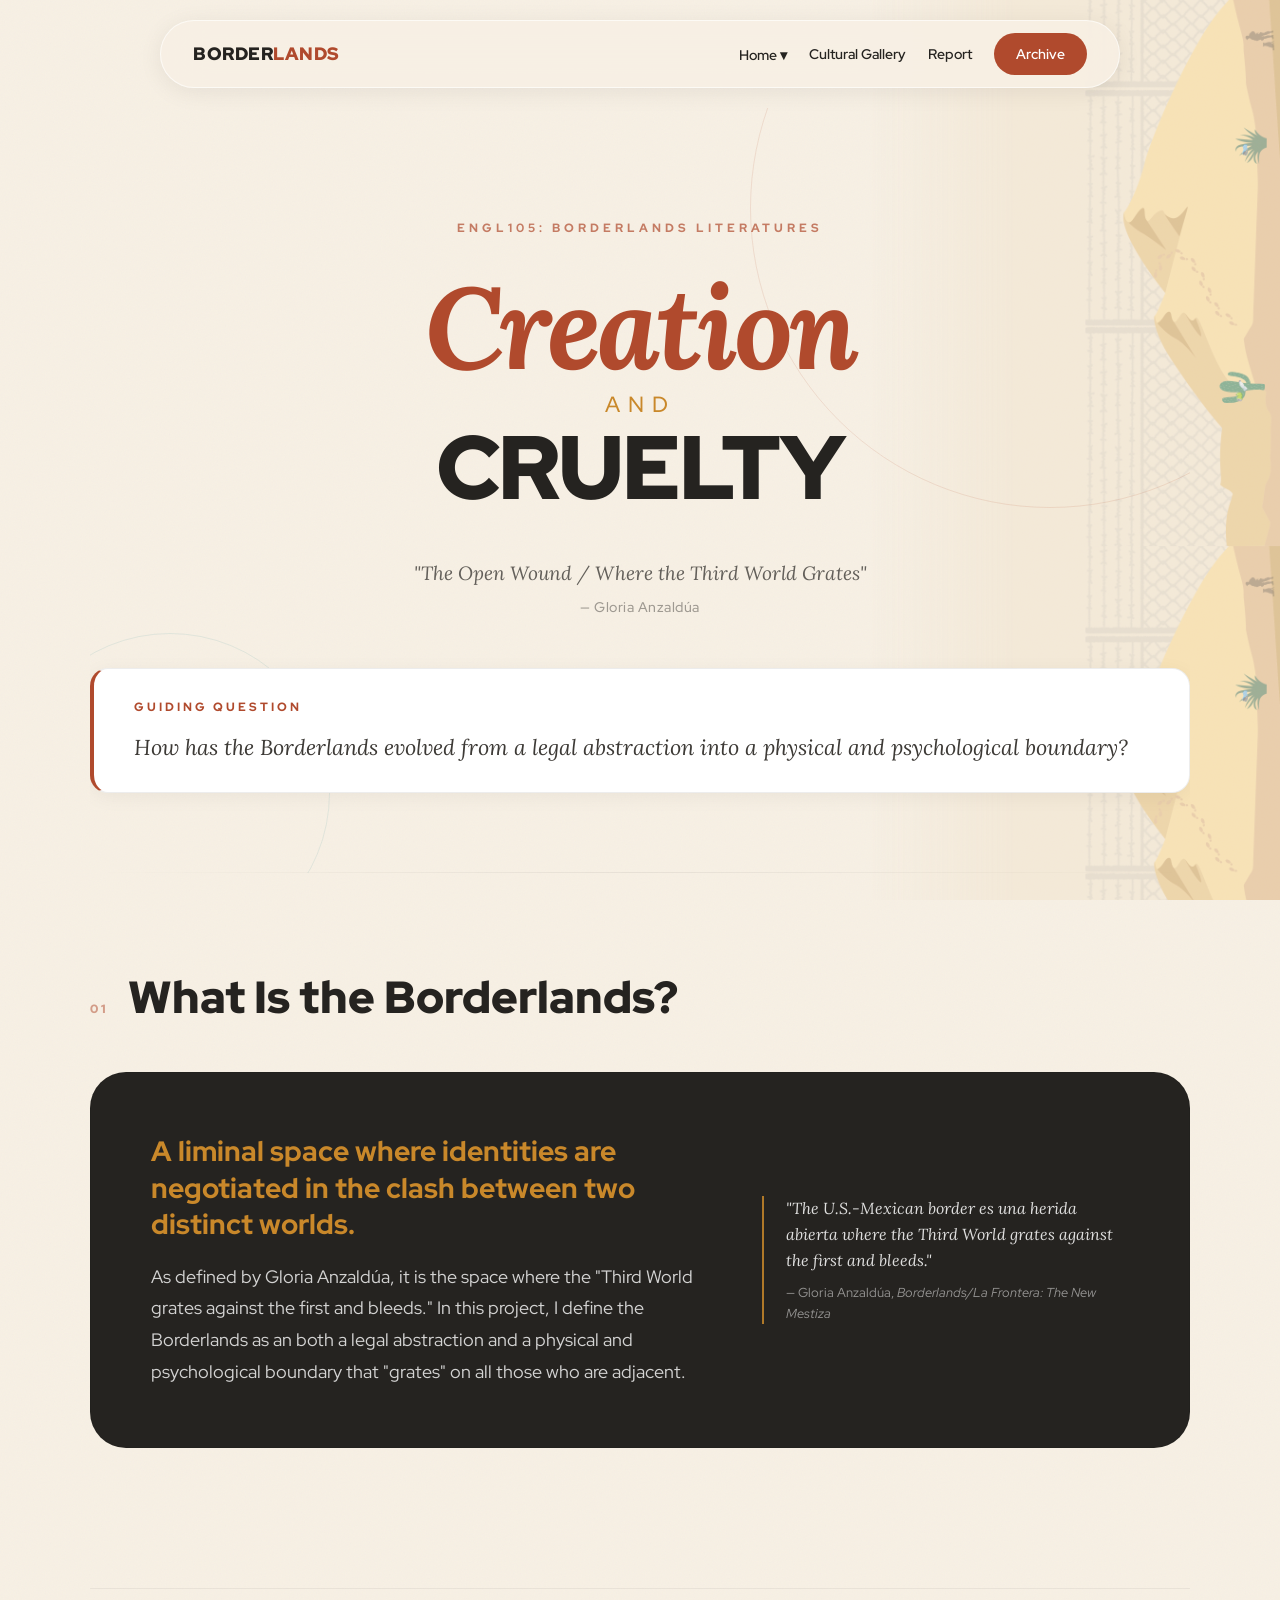
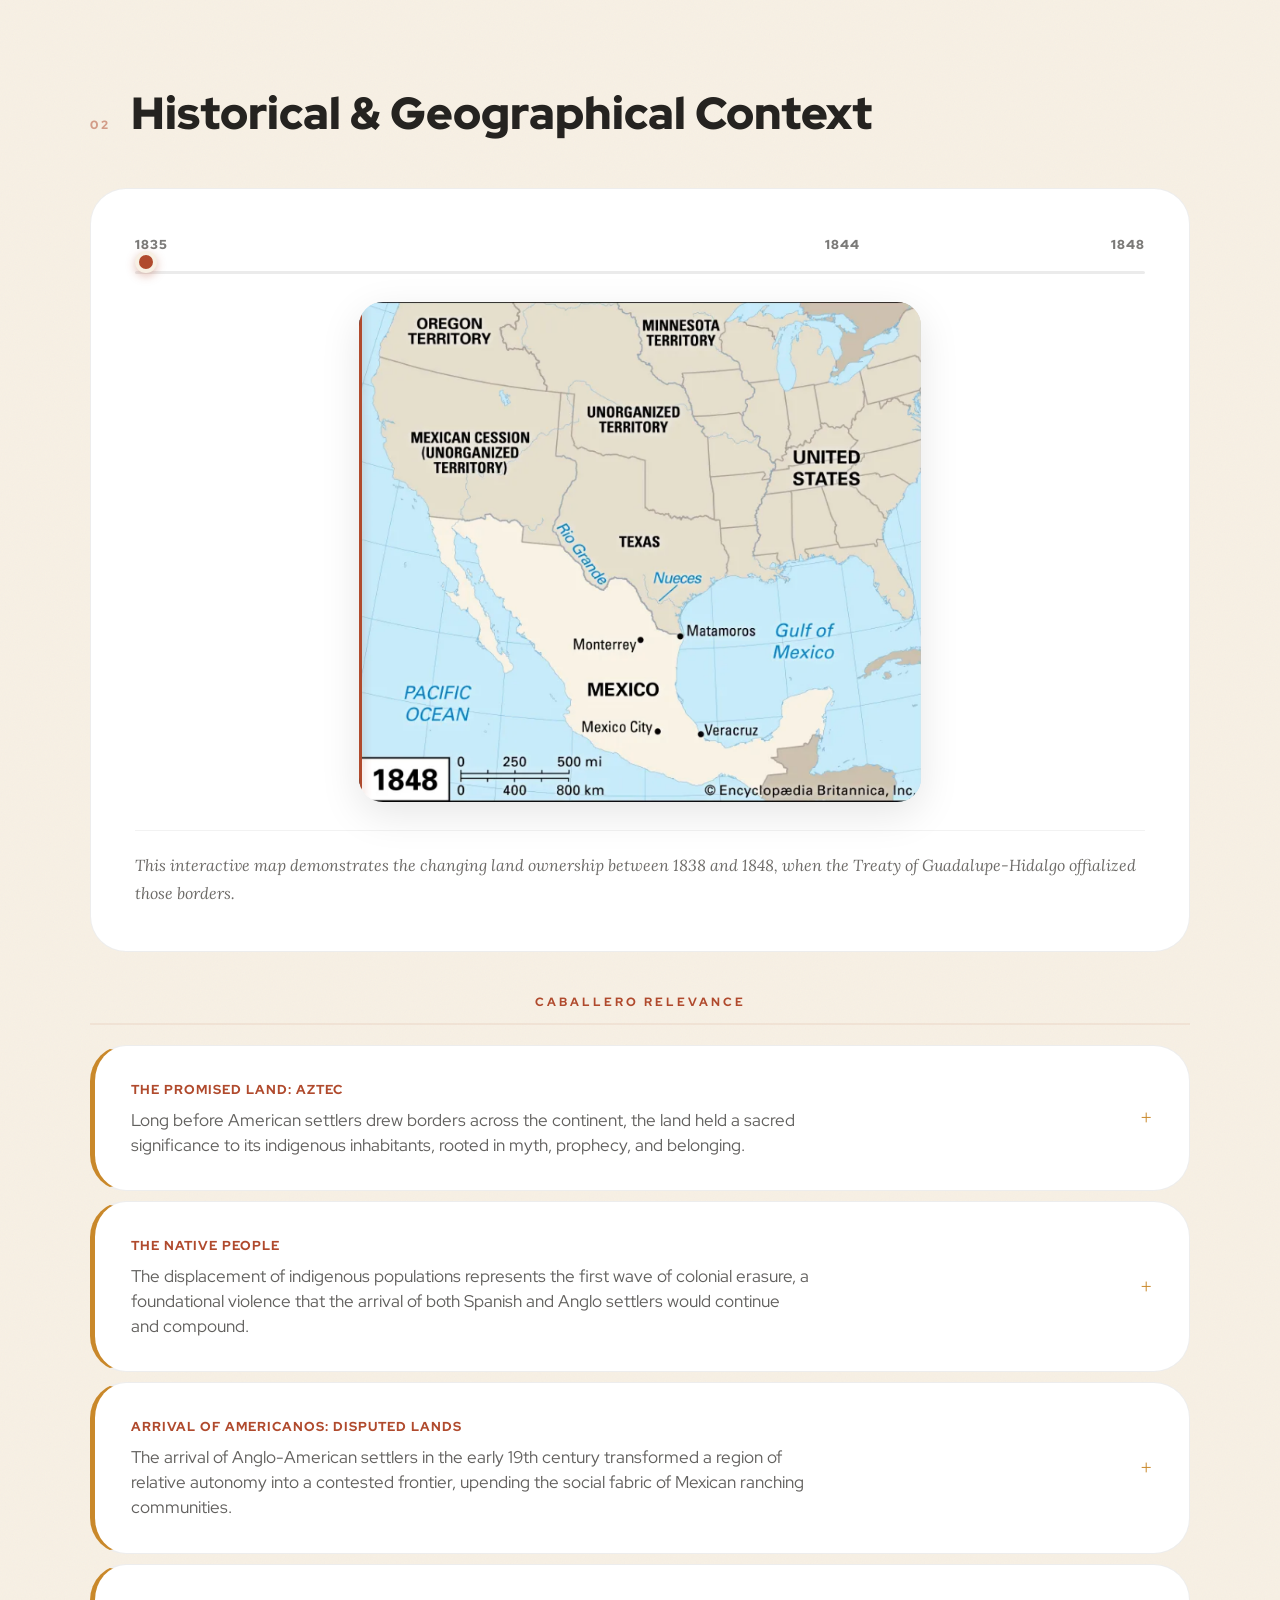
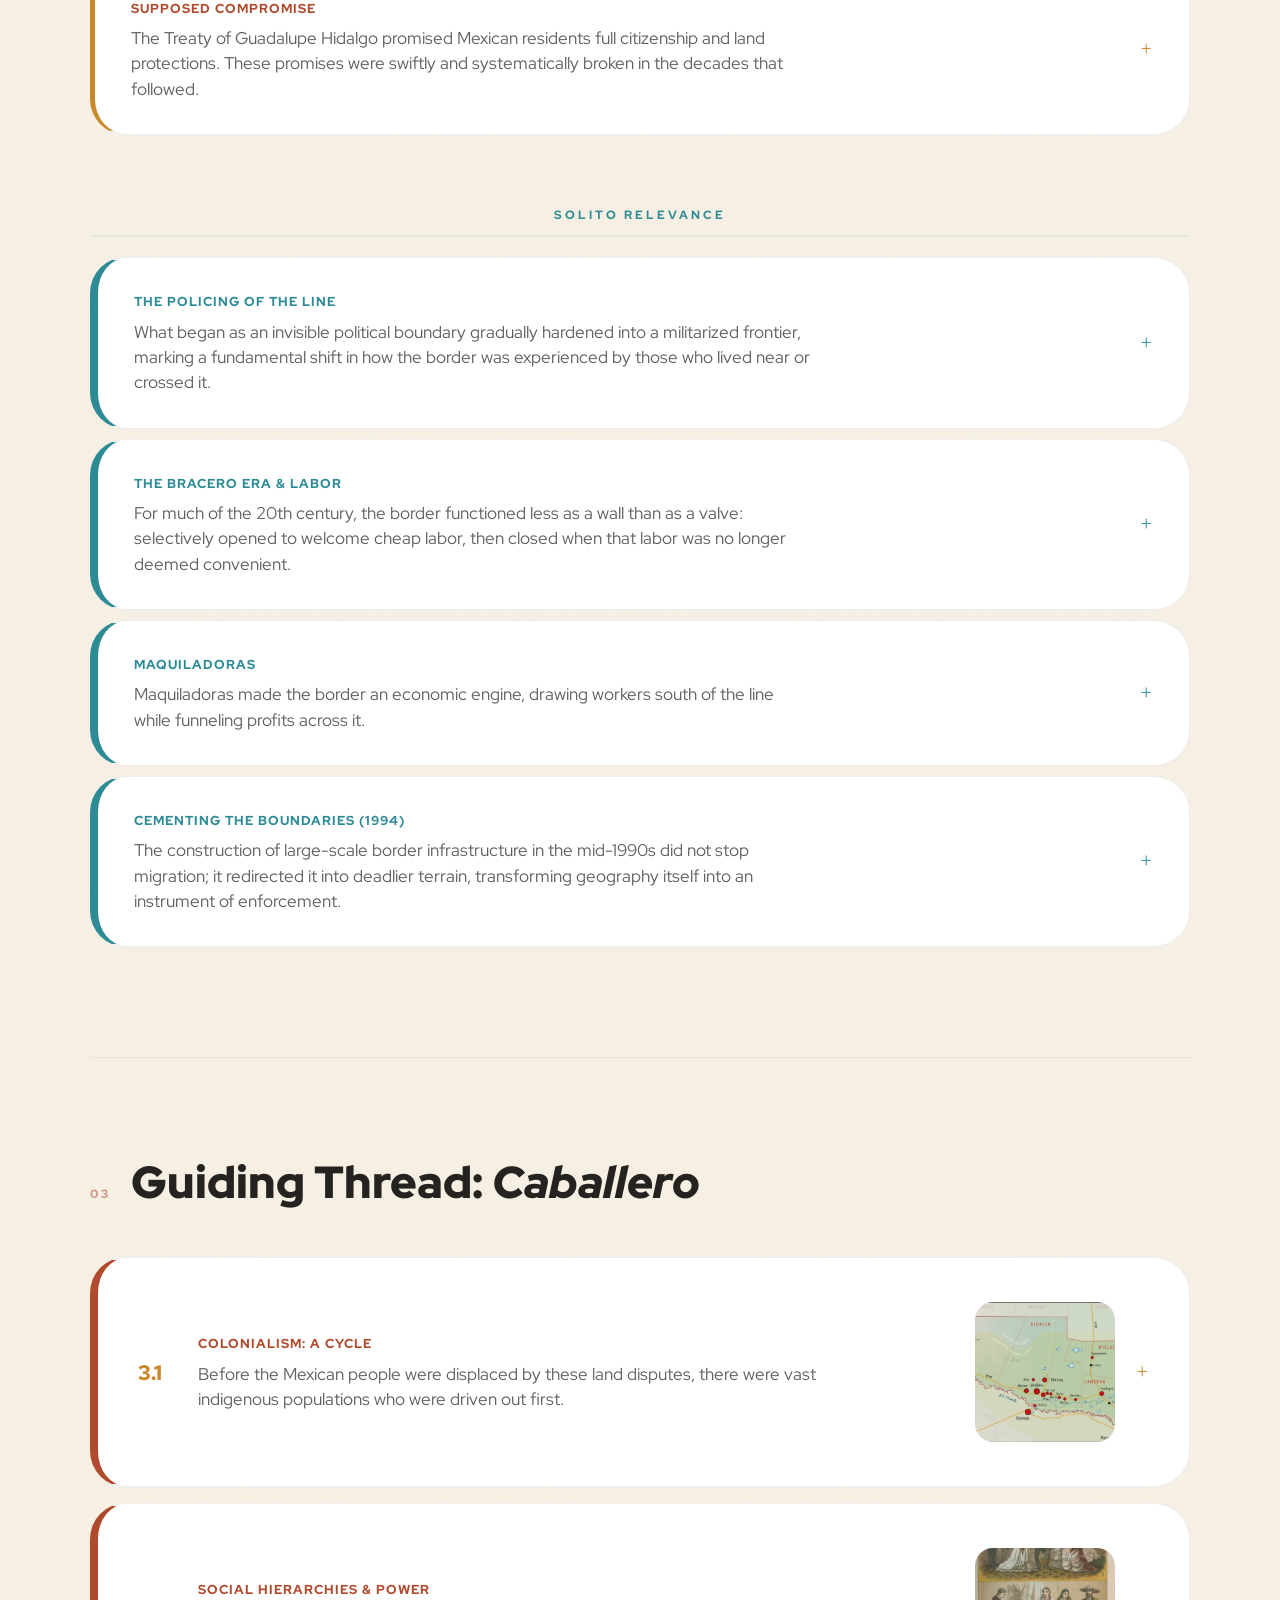
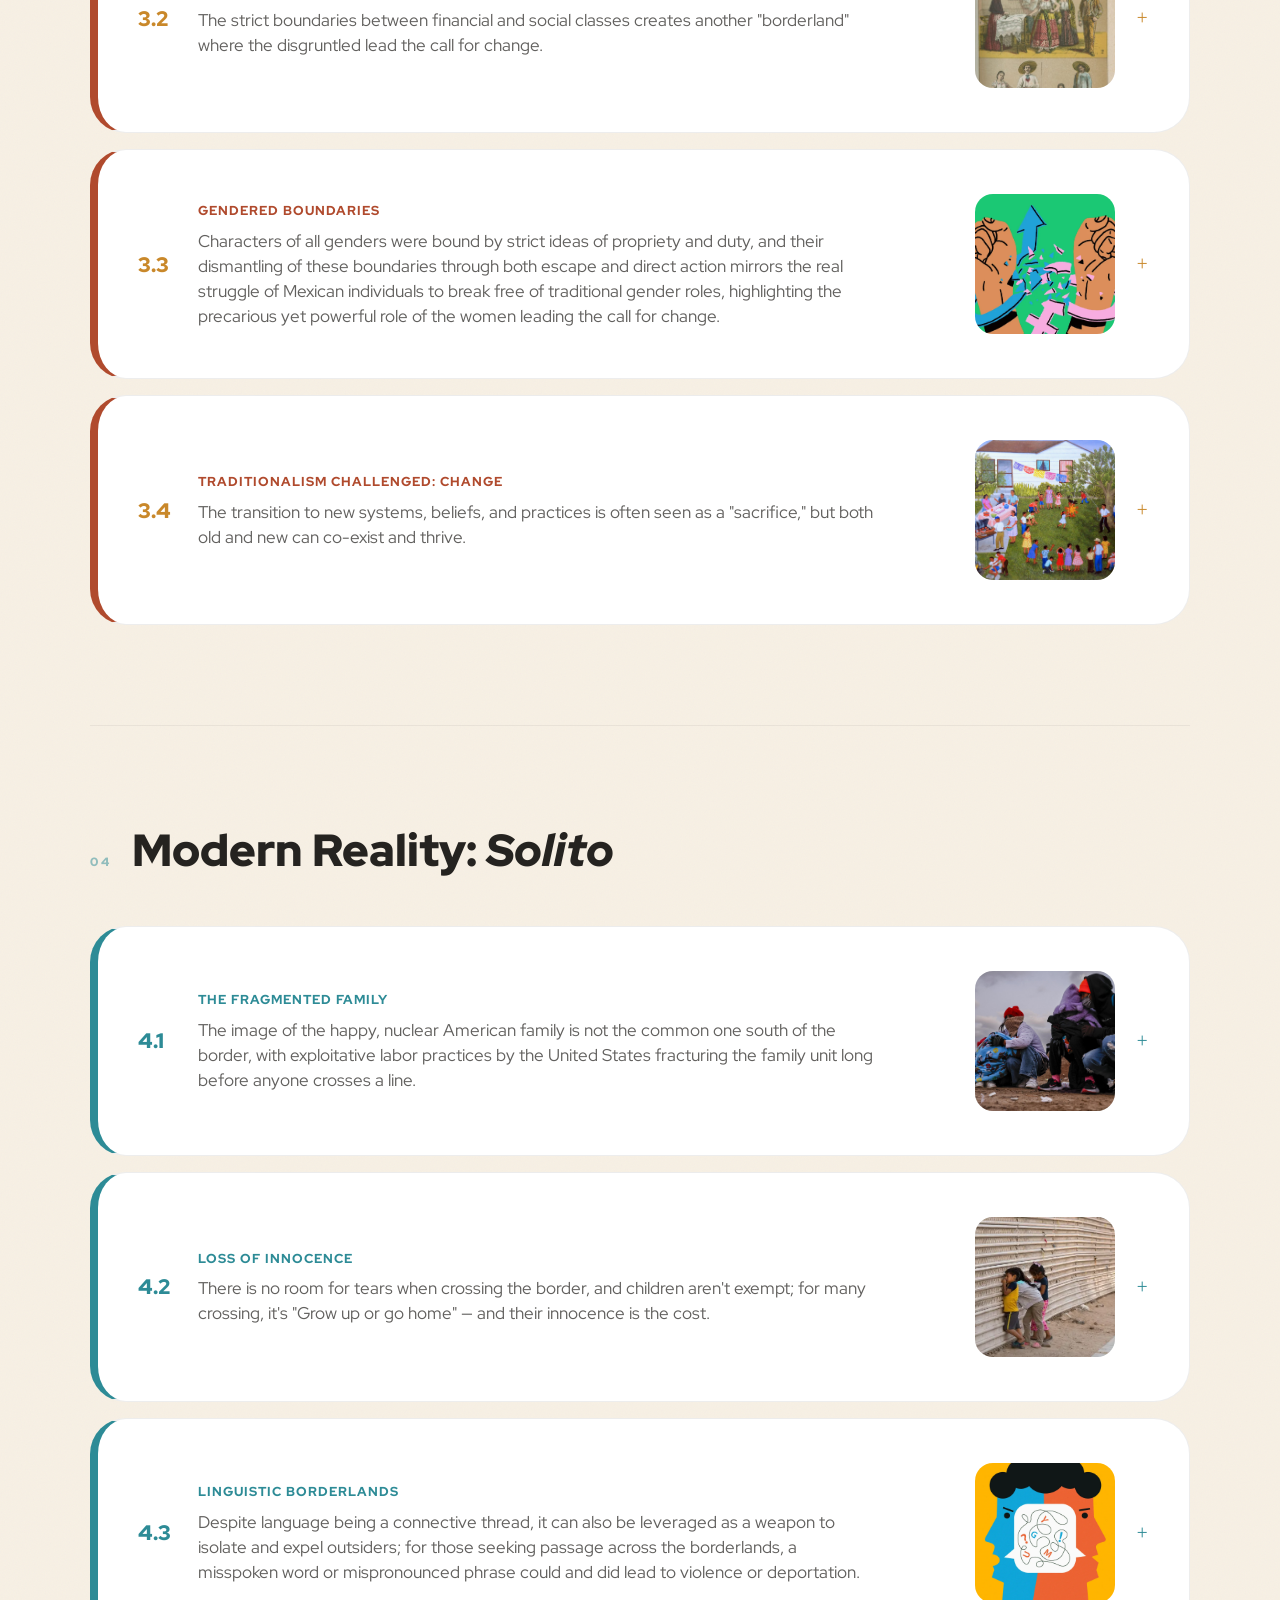
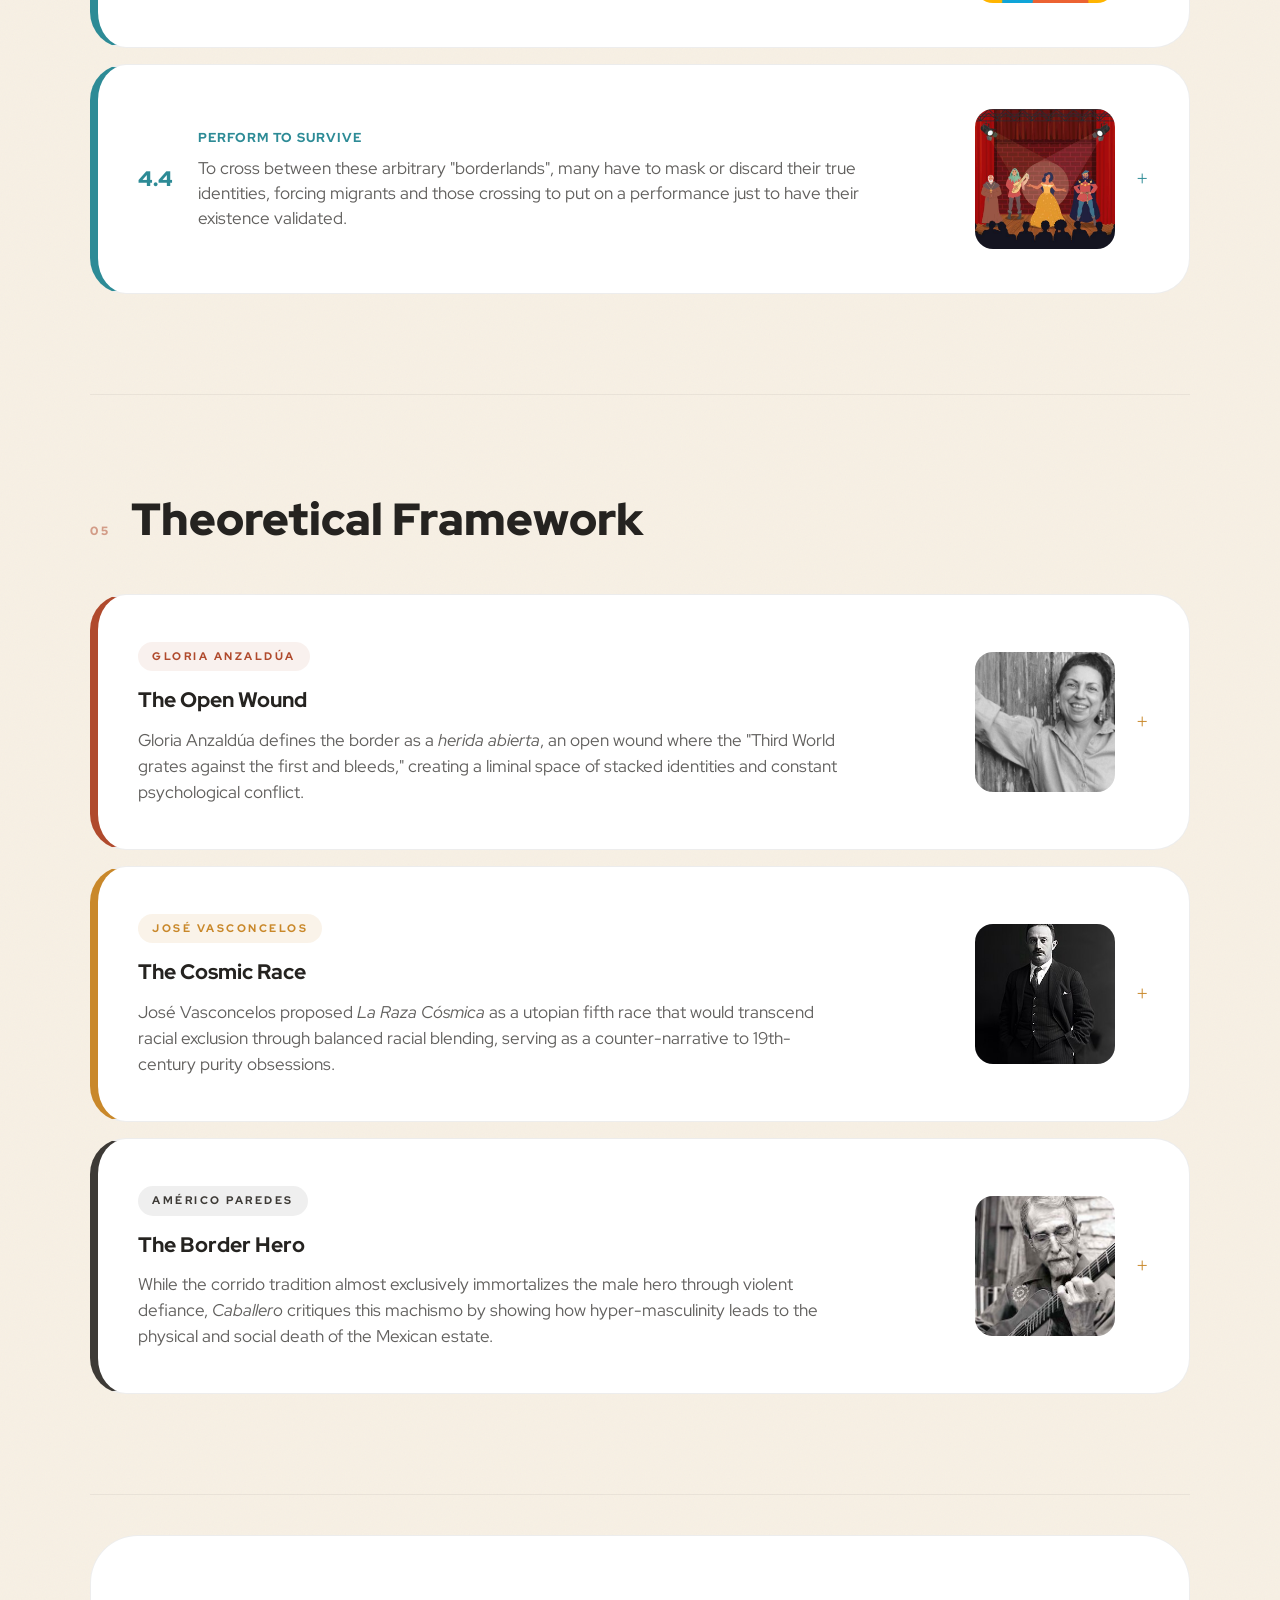
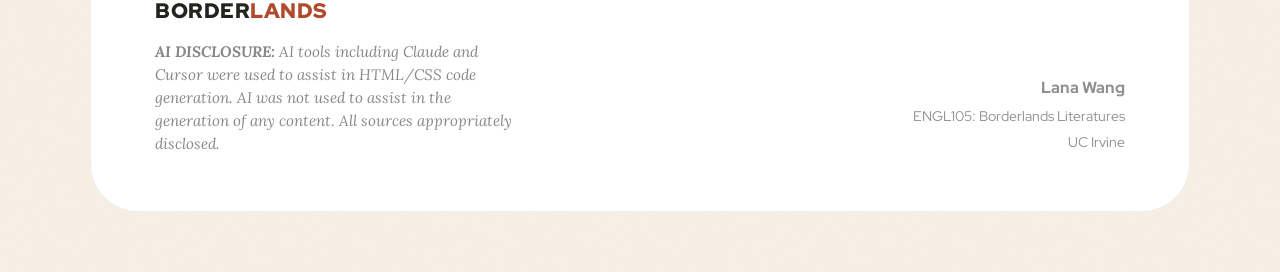
==== commit ec992a09: "Add files via upload" ====
--- a/index.html
+++ b/index.html
@@ -818,7 +818,7 @@
                             </div>
 
                              <div class="card-img-slot" onclick="openLightbox(this)">
-                                <img src="HomePics/Gloria.png" 
+                                <img src="HomePics/gloria.png" 
                                 alt="Image of Gloria Anzaldua.
                                 Source: Iberian Connections">
 
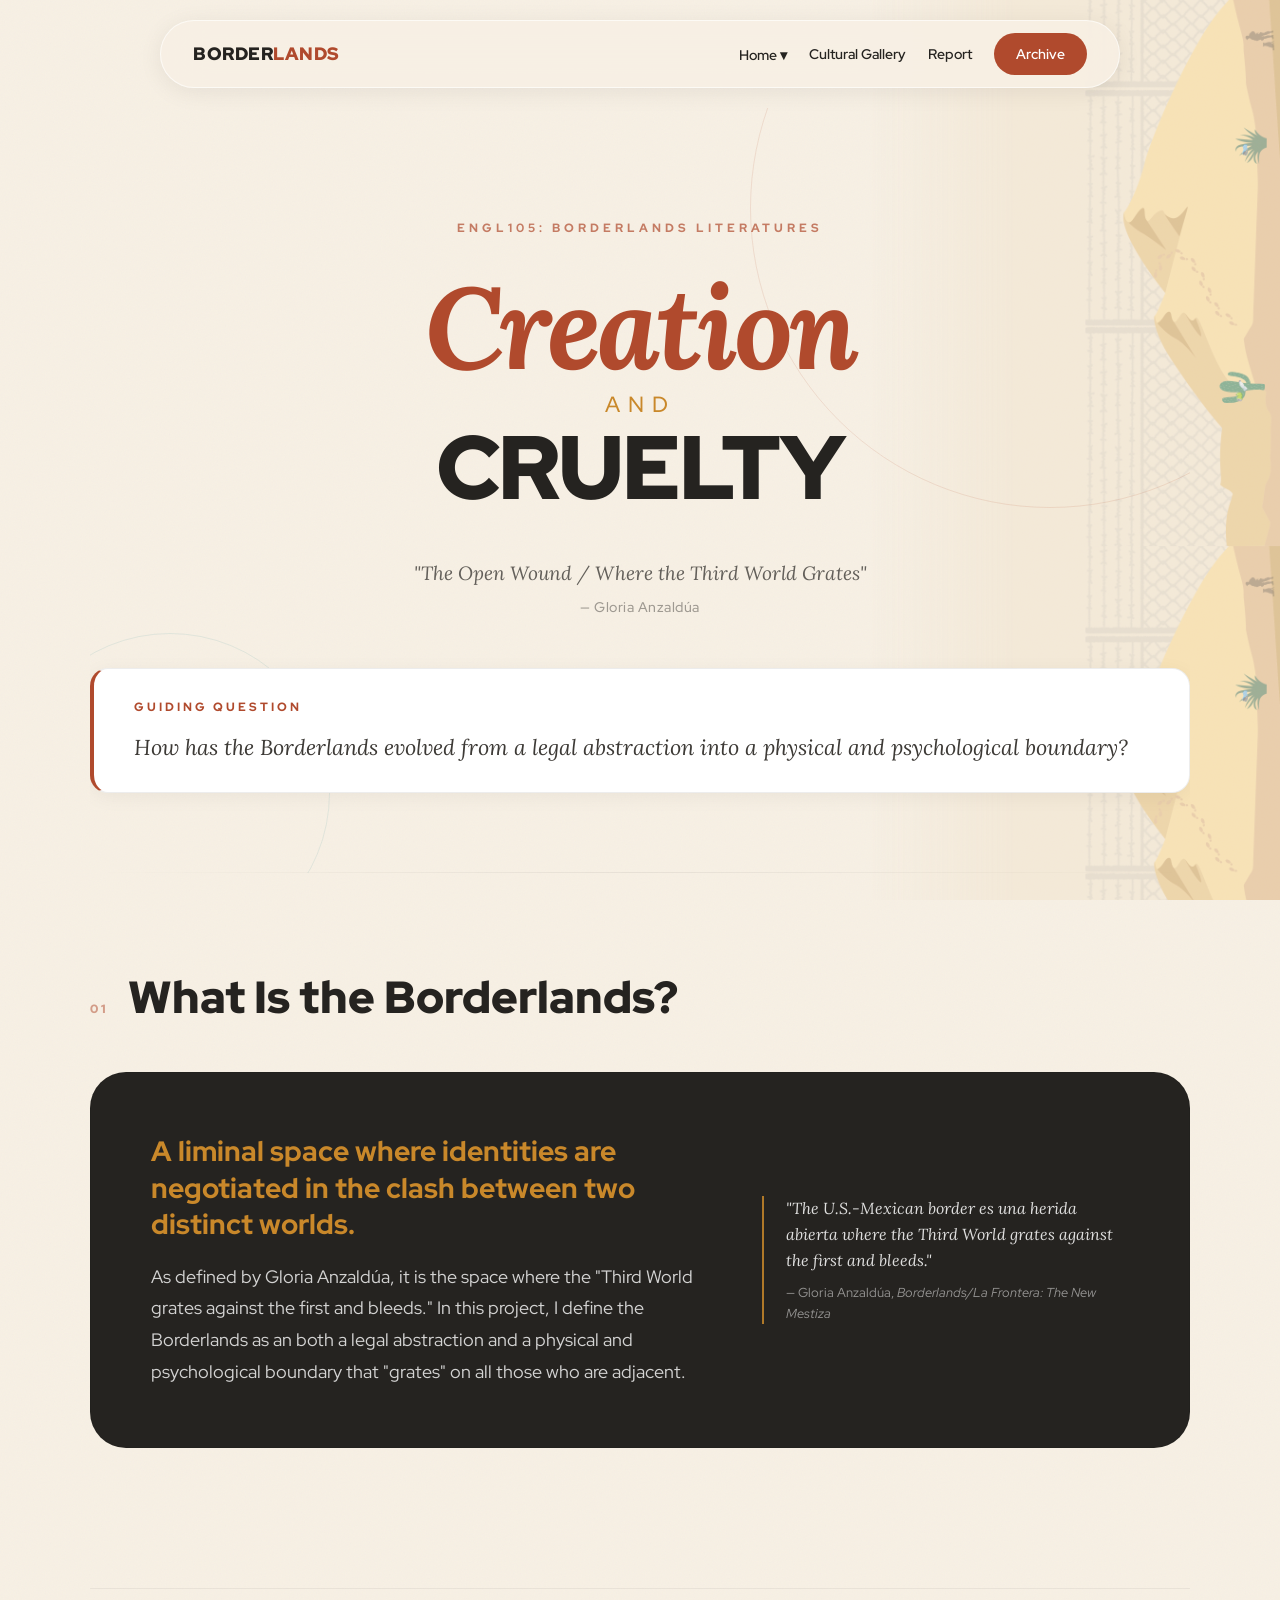
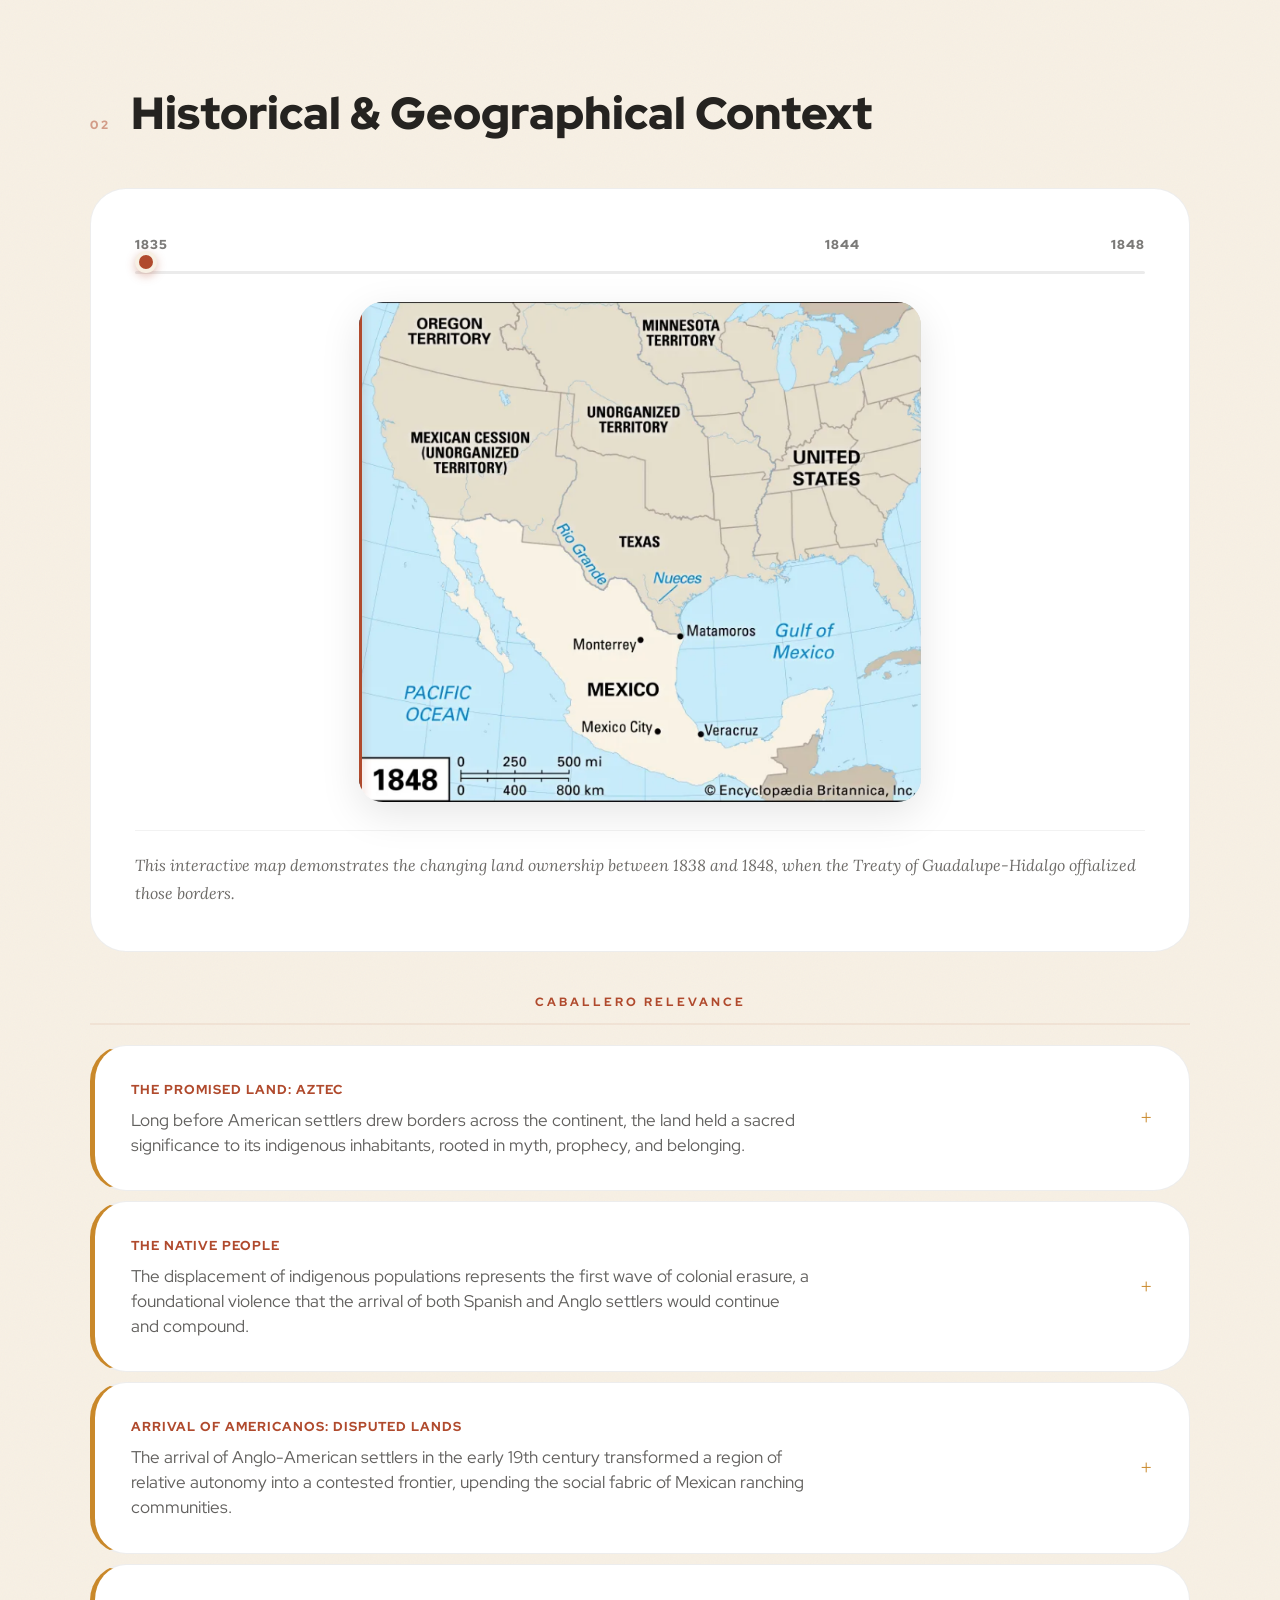
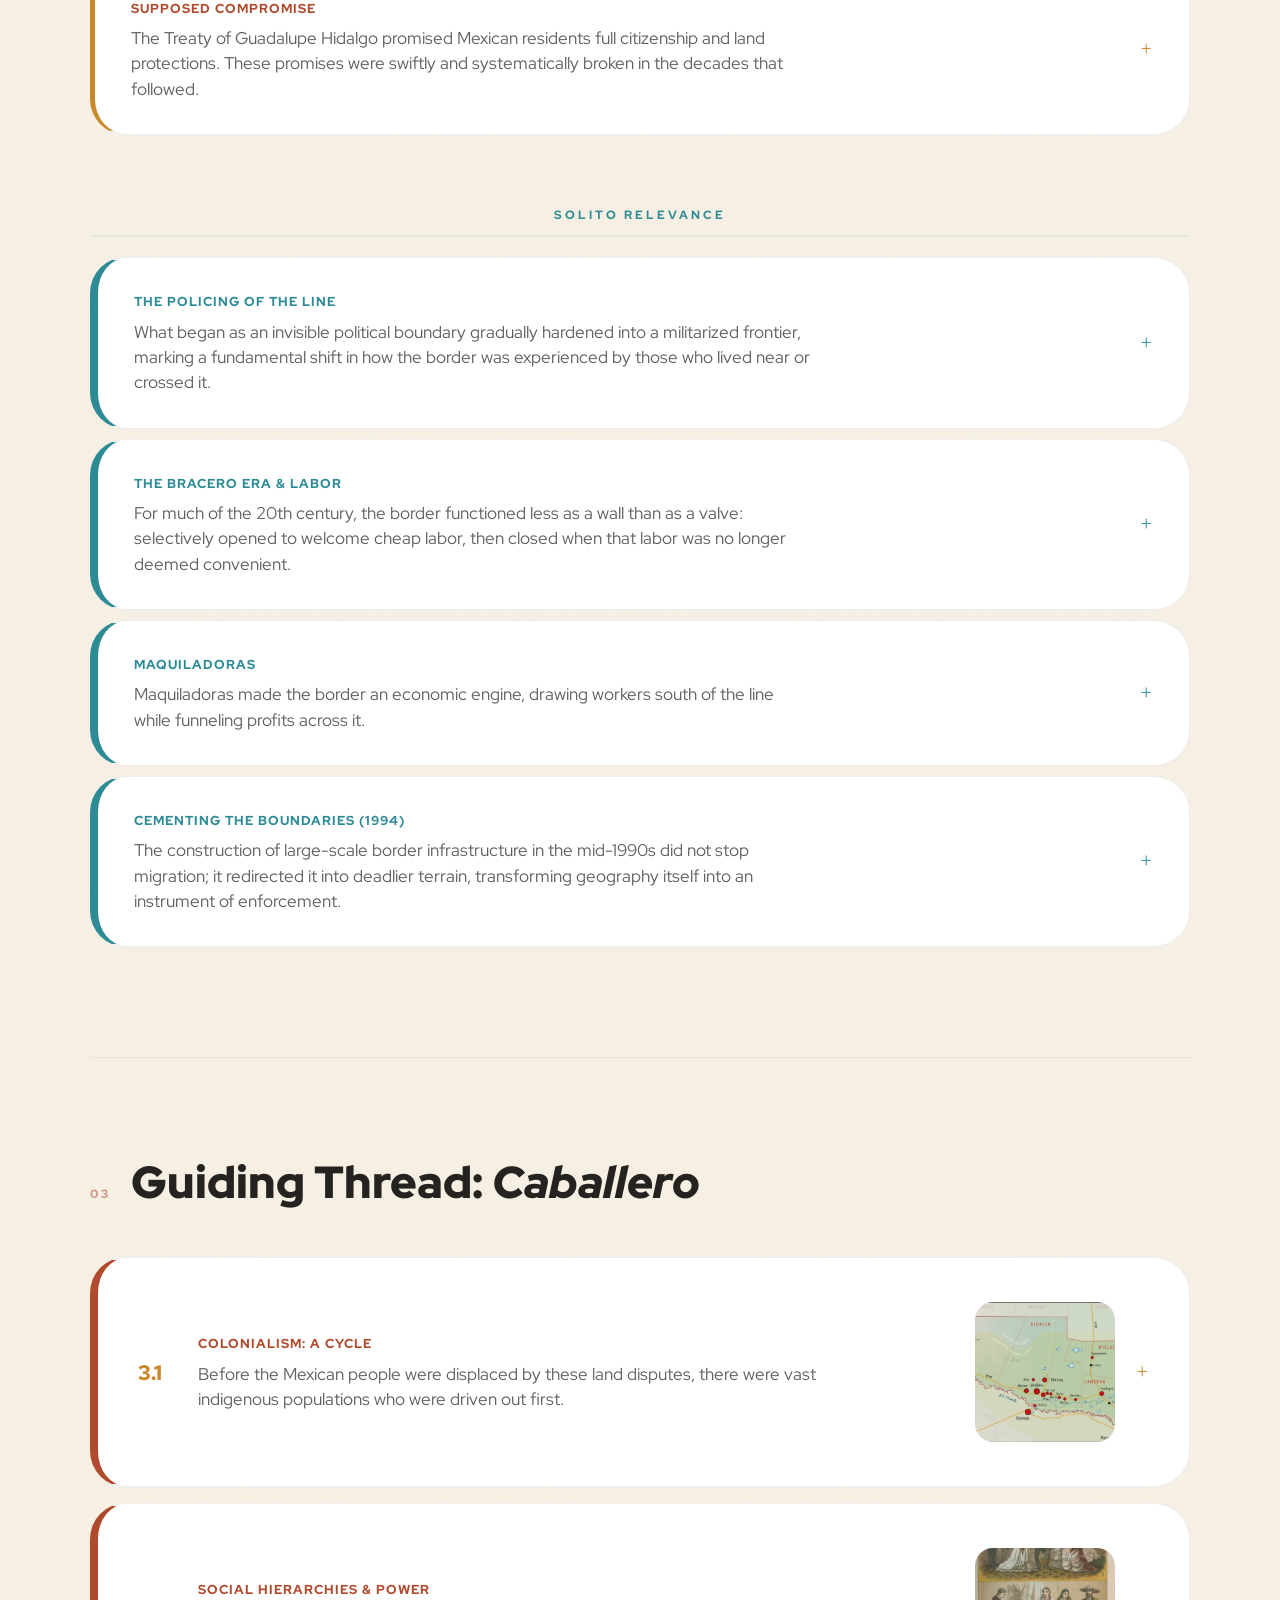
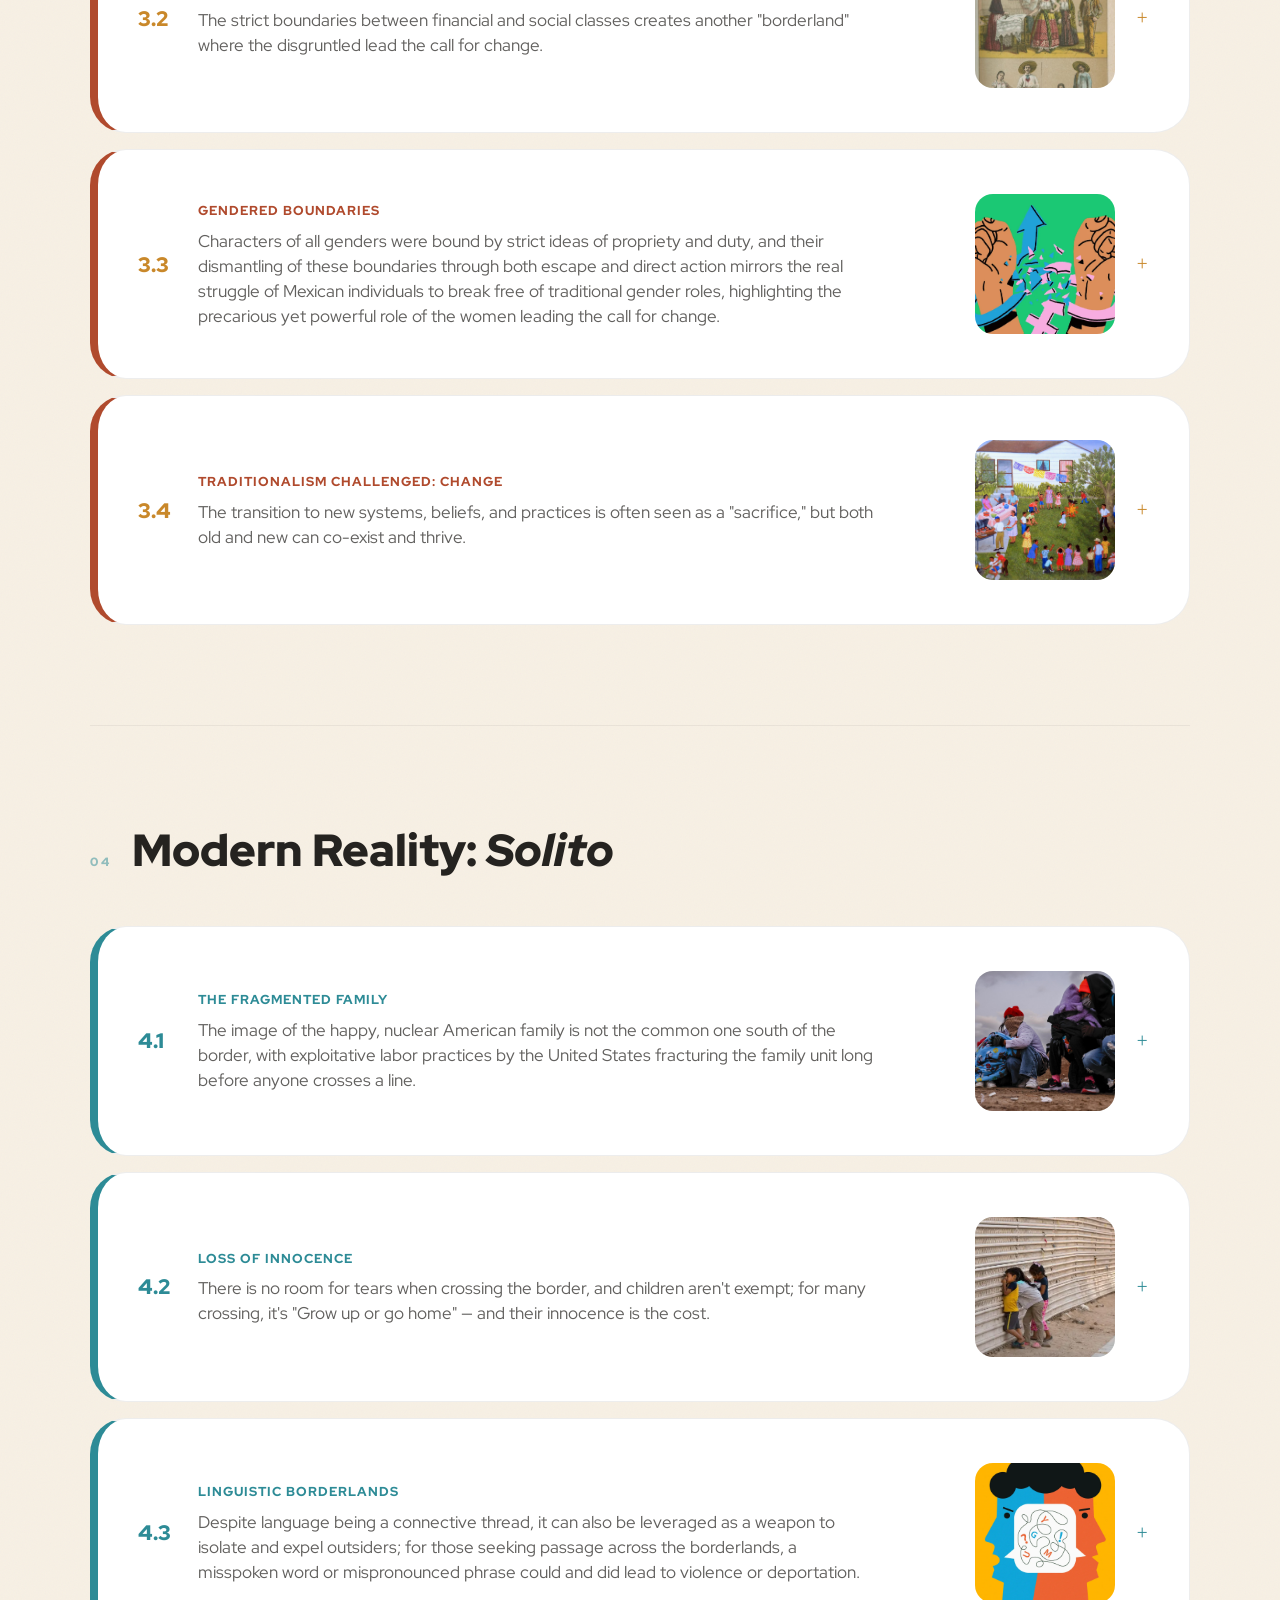
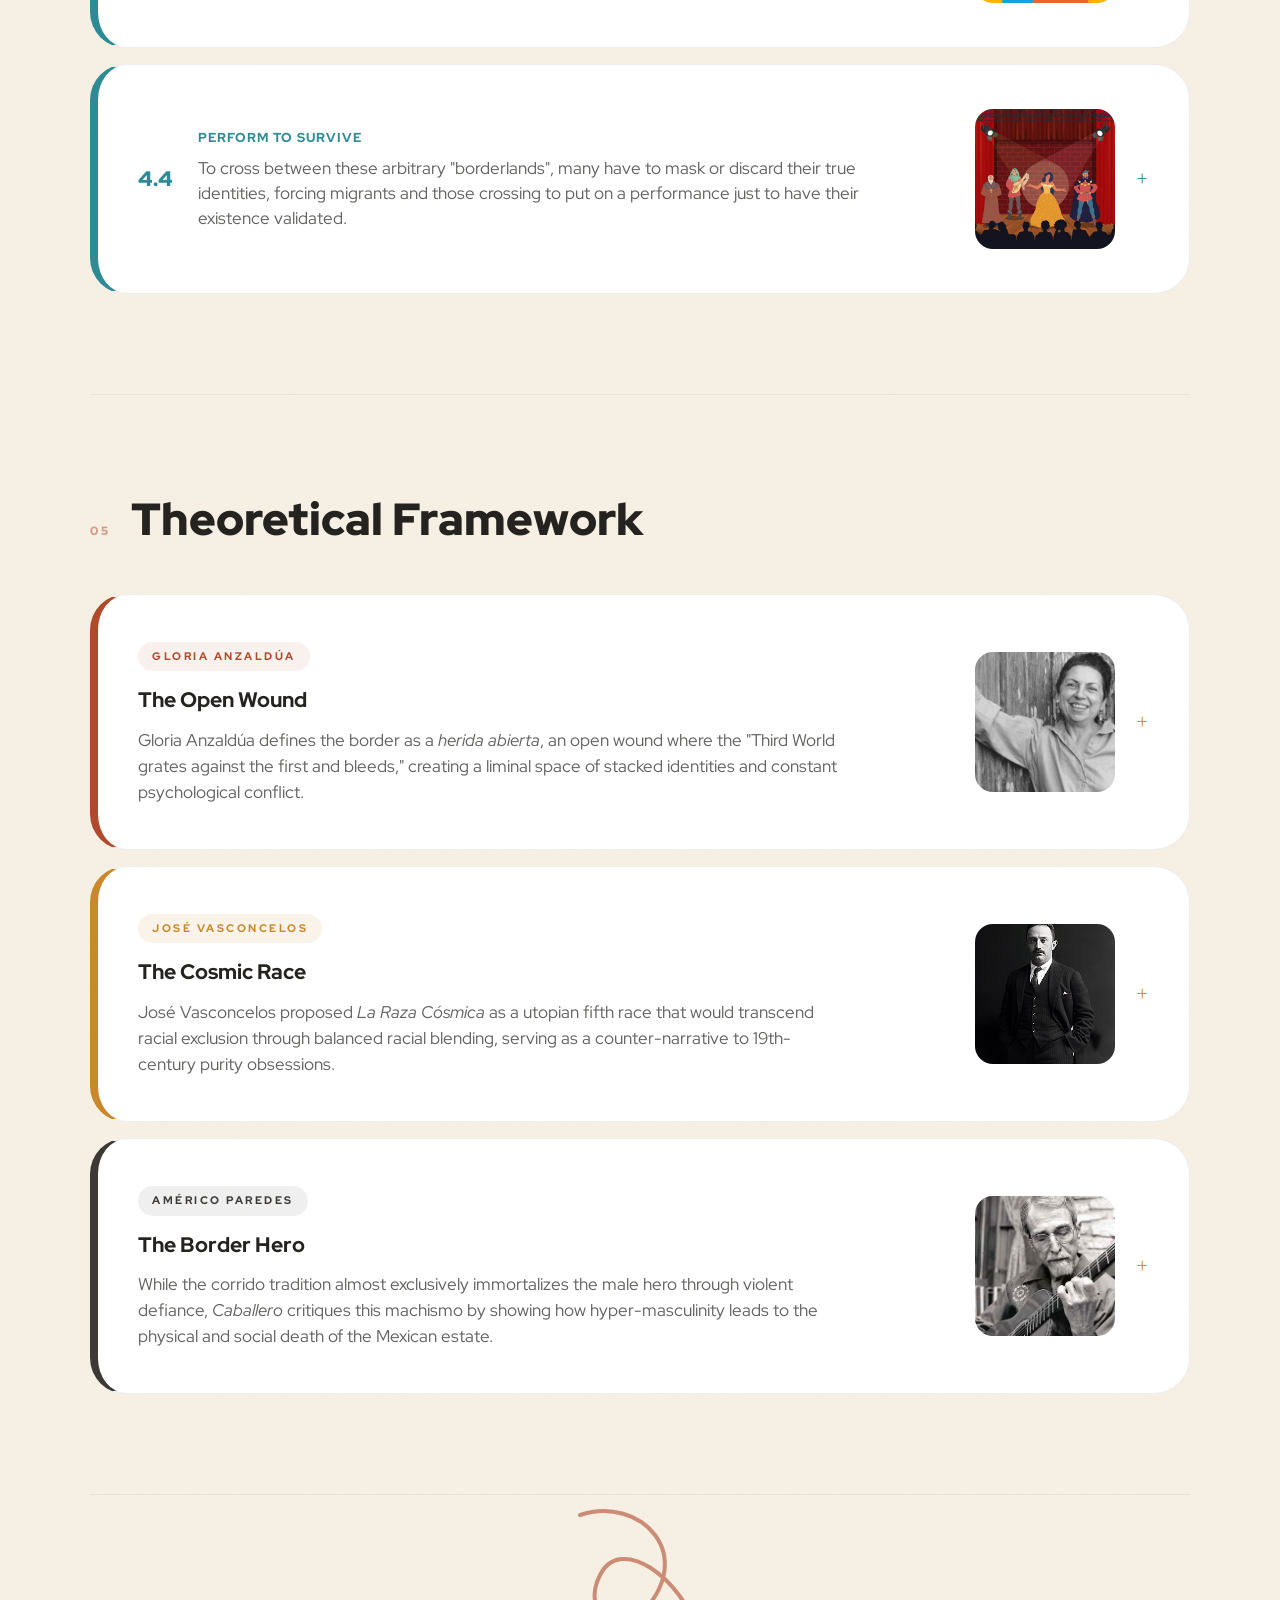
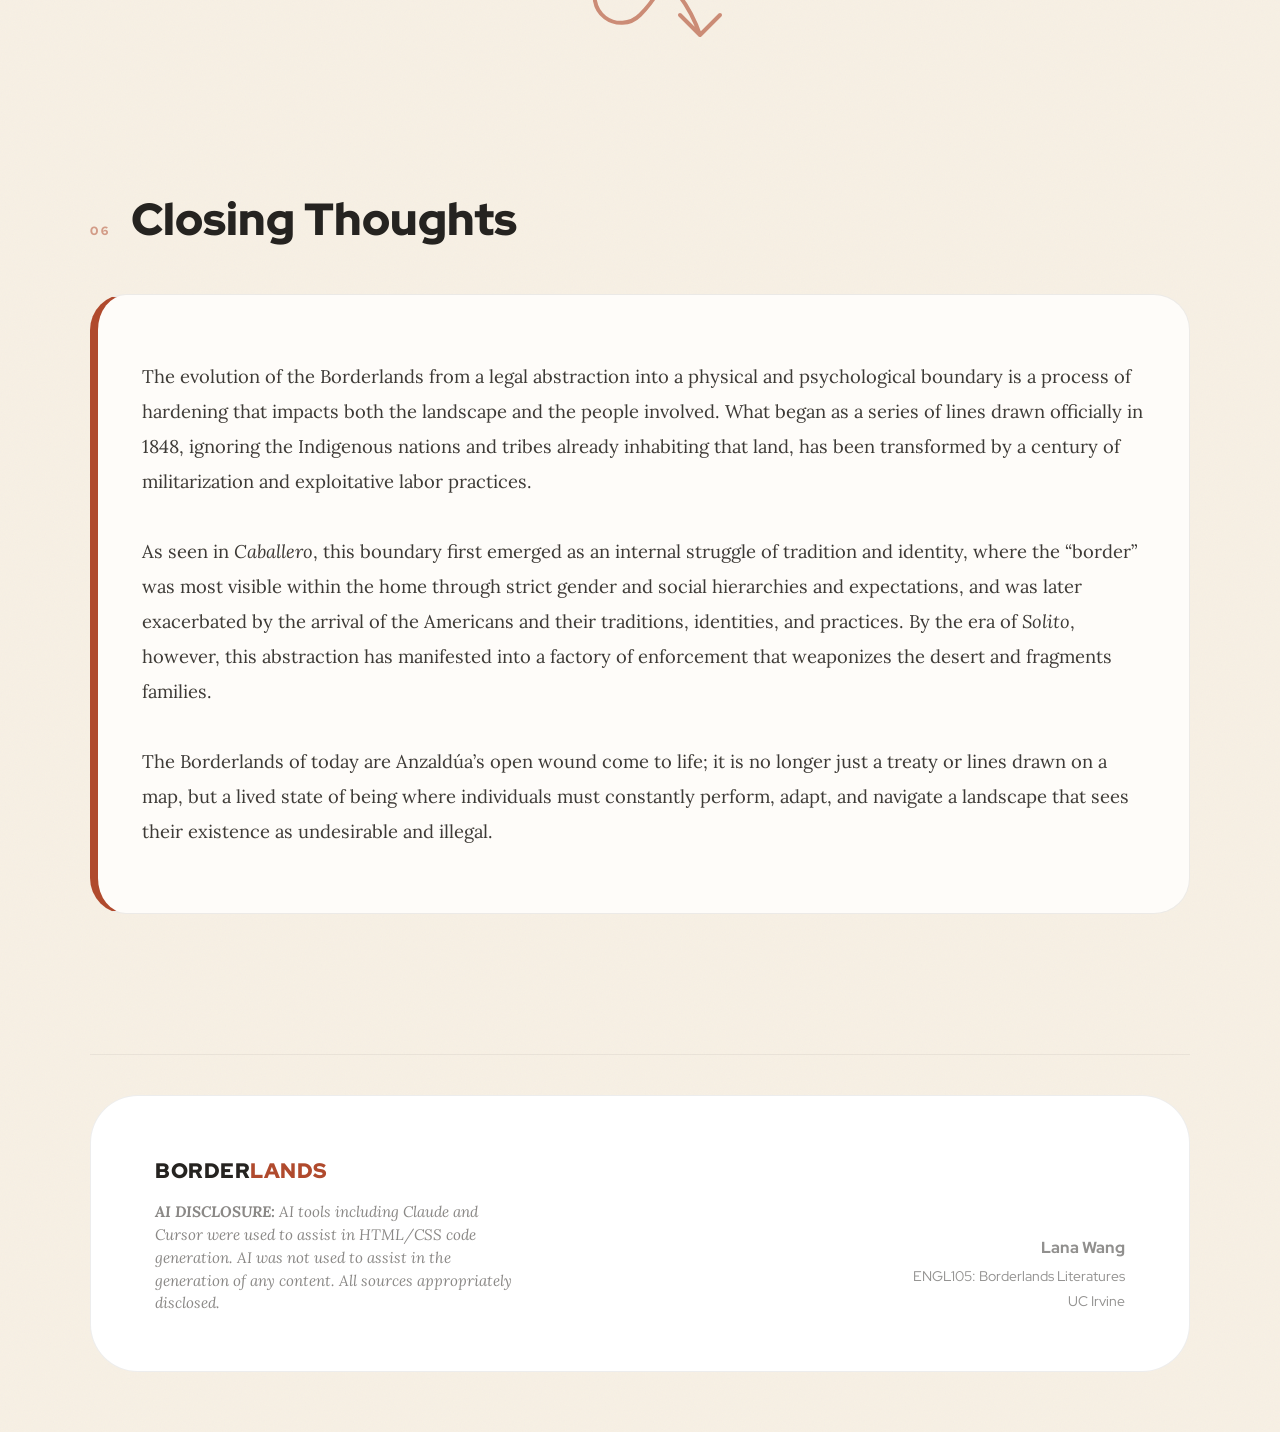
==== commit ecde649b: "Add files via upload" ====
--- a/index.html
+++ b/index.html
@@ -893,6 +893,27 @@
                 </details>
             </div>
         </section>
+        
+        <!-- Section 06-->
+        <div class="section-divider">
+            <div class="loopy-arrow"></div>
+        </div>
+
+        <section id="closing" class="content-section reveal">
+            <div class="section-header">
+                <span class="section-num">06</span>
+                <h2>Closing Thoughts</h2>
+            </div>
+            <div class="rich-card closing-card">
+                <div class="expanded-content">
+                    <p>The evolution of the Borderlands from a legal abstraction into a physical and psychological boundary is a process of hardening that impacts both the landscape and the people involved. What began as a series of lines drawn officially in 1848, ignoring the Indigenous nations and tribes already inhabiting that land, has been transformed by a century of militarization and exploitative labor practices.</p>
+                    <br>
+                    <p>As seen in <em>Caballero</em>, this boundary first emerged as an internal struggle of tradition and identity, where the “border” was most visible within the home through strict gender and social hierarchies and expectations, and was later exacerbated by the arrival of the Americans and their traditions, identities, and practices. By the era of <em>Solito</em>, however, this abstraction has manifested into a factory of enforcement that weaponizes the desert and fragments families.</p>
+                    <br>
+                    <p>The Borderlands of today are Anzaldúa’s open wound come to life; it is no longer just a treaty or lines drawn on a map, but a lived state of being where individuals must constantly perform, adapt, and navigate a landscape that sees their existence as undesirable and illegal.</p>
+                </div>
+            </div>
+        </section>
 
         <!-- SECTION 06 -->
         <!-- <section id="intersections" class="content-section reveal">
@@ -918,6 +939,7 @@
                 </div>
             </div>
         </section>
+        
 
     </main> -->
 
--- a/style.css
+++ b/style.css
@@ -1211,3 +1211,44 @@
     opacity: 1;
     transform: translateY(0);
 }
+
+
+/* --- SECTION 06 & TRANSITION --- */
+
+.section-divider {
+    display: flex;
+    justify-content: center;
+    padding: 20px 0;
+    margin-top: -40px; /* Pulls it closer to the previous section */
+}
+
+/* Brown Loopy Arrow using a Data URI SVG */
+.loopy-arrow {
+    width: 200px;
+    height: 200px;
+    background-image: url("data:image/svg+xml,%3Csvg xmlns='http://www.w3.org/2000/svg' viewBox='0 0 100 100' fill='none' stroke='%23B04A2D' stroke-width='2' stroke-linecap='round' stroke-linejoin='round'%3E%3Cpath d='M20 20 C 50 10, 80 40, 50 70 C 40 80, 20 70, 30 50 C 40 30, 70 50, 80 80 M 70 70 L 80 80 L 90 70'/%3E%3C/svg%3E");
+    background-repeat: no-repeat;
+    background-size: contain;
+    opacity: 0.6;
+}
+
+.closing-card {
+    border-left: 8px solid var(--terracotta);
+    background-color: #fefcf9;
+}
+
+.closing-card .expanded-content {
+    border-top: none; /* Removes the top border since it's not a dropdown */
+    padding: 20px 0; /* Adjusts padding for the static card */
+}
+
+/* Responsive adjustment */
+@media (max-width: 768px) {
+    .section-divider {
+        margin-top: 0;
+    }
+    .loopy-arrow {
+        width: 60px;
+        height: 50px;
+    }
+}
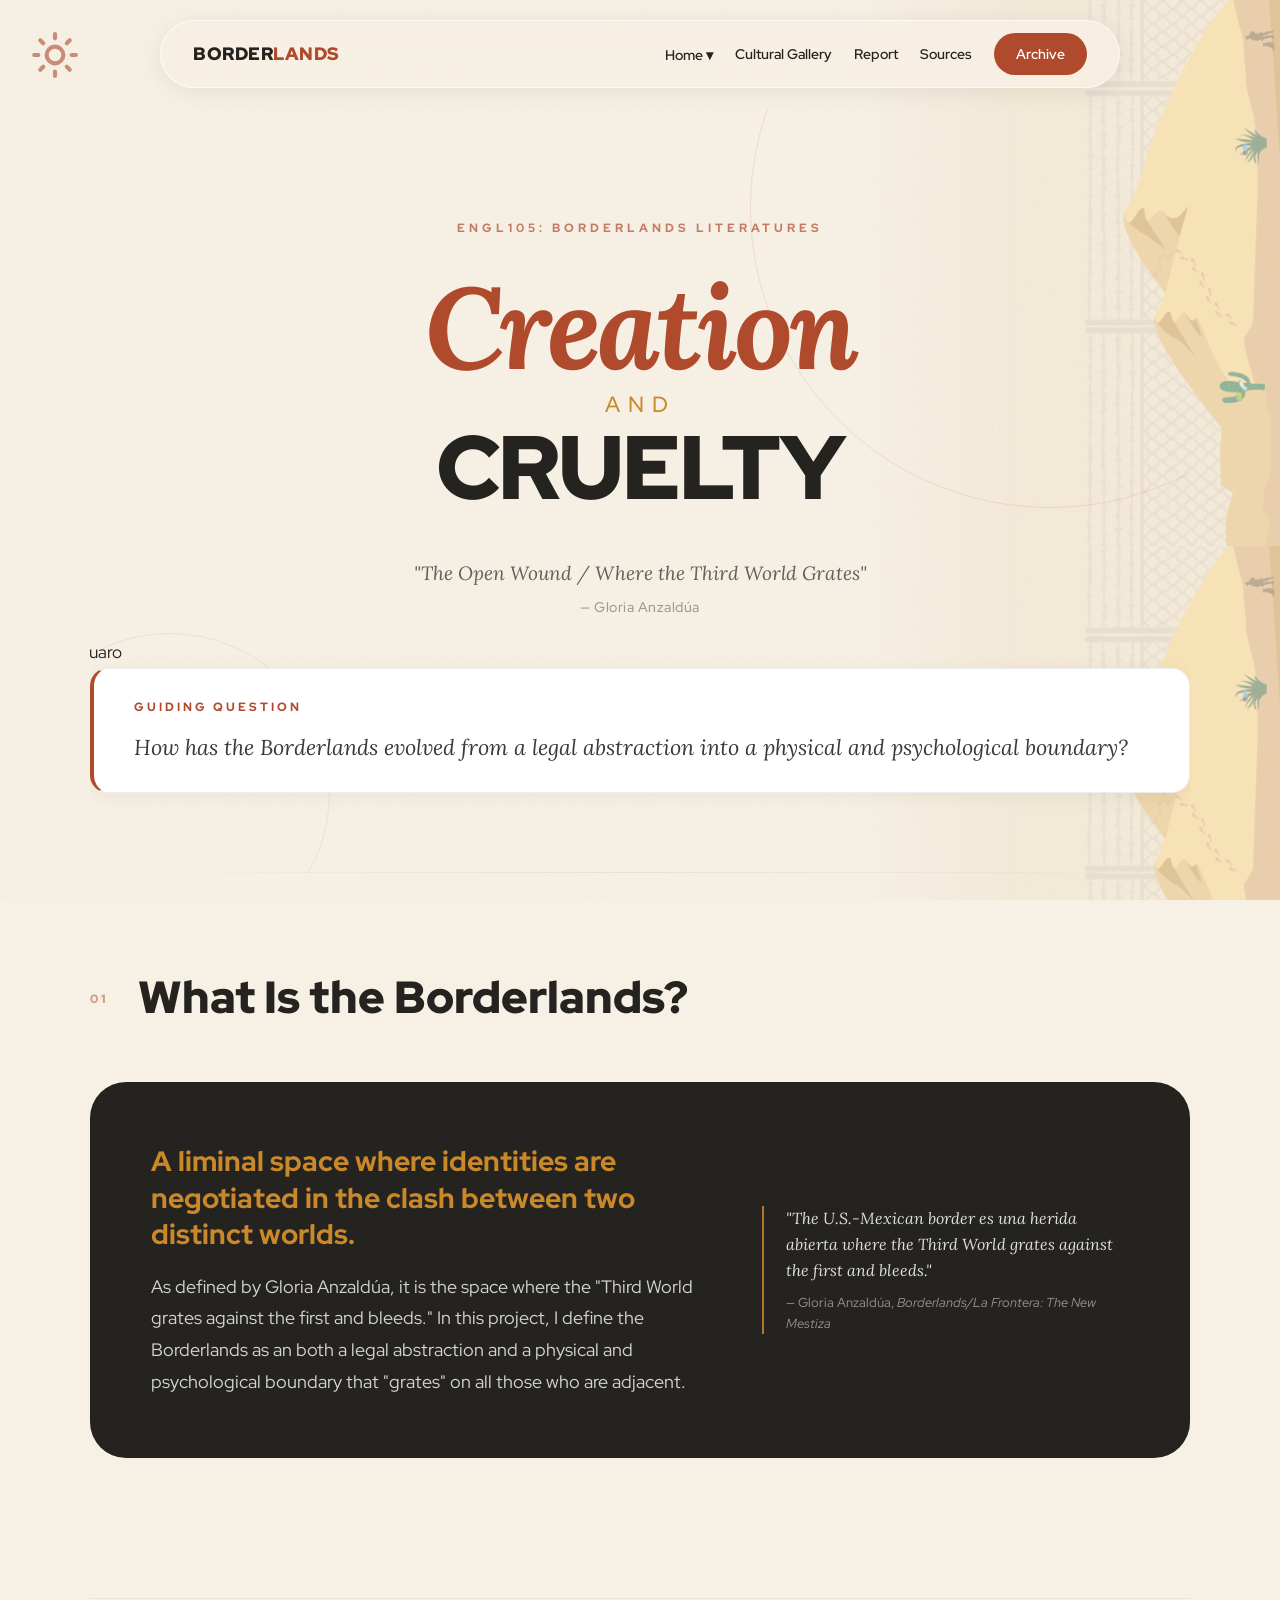
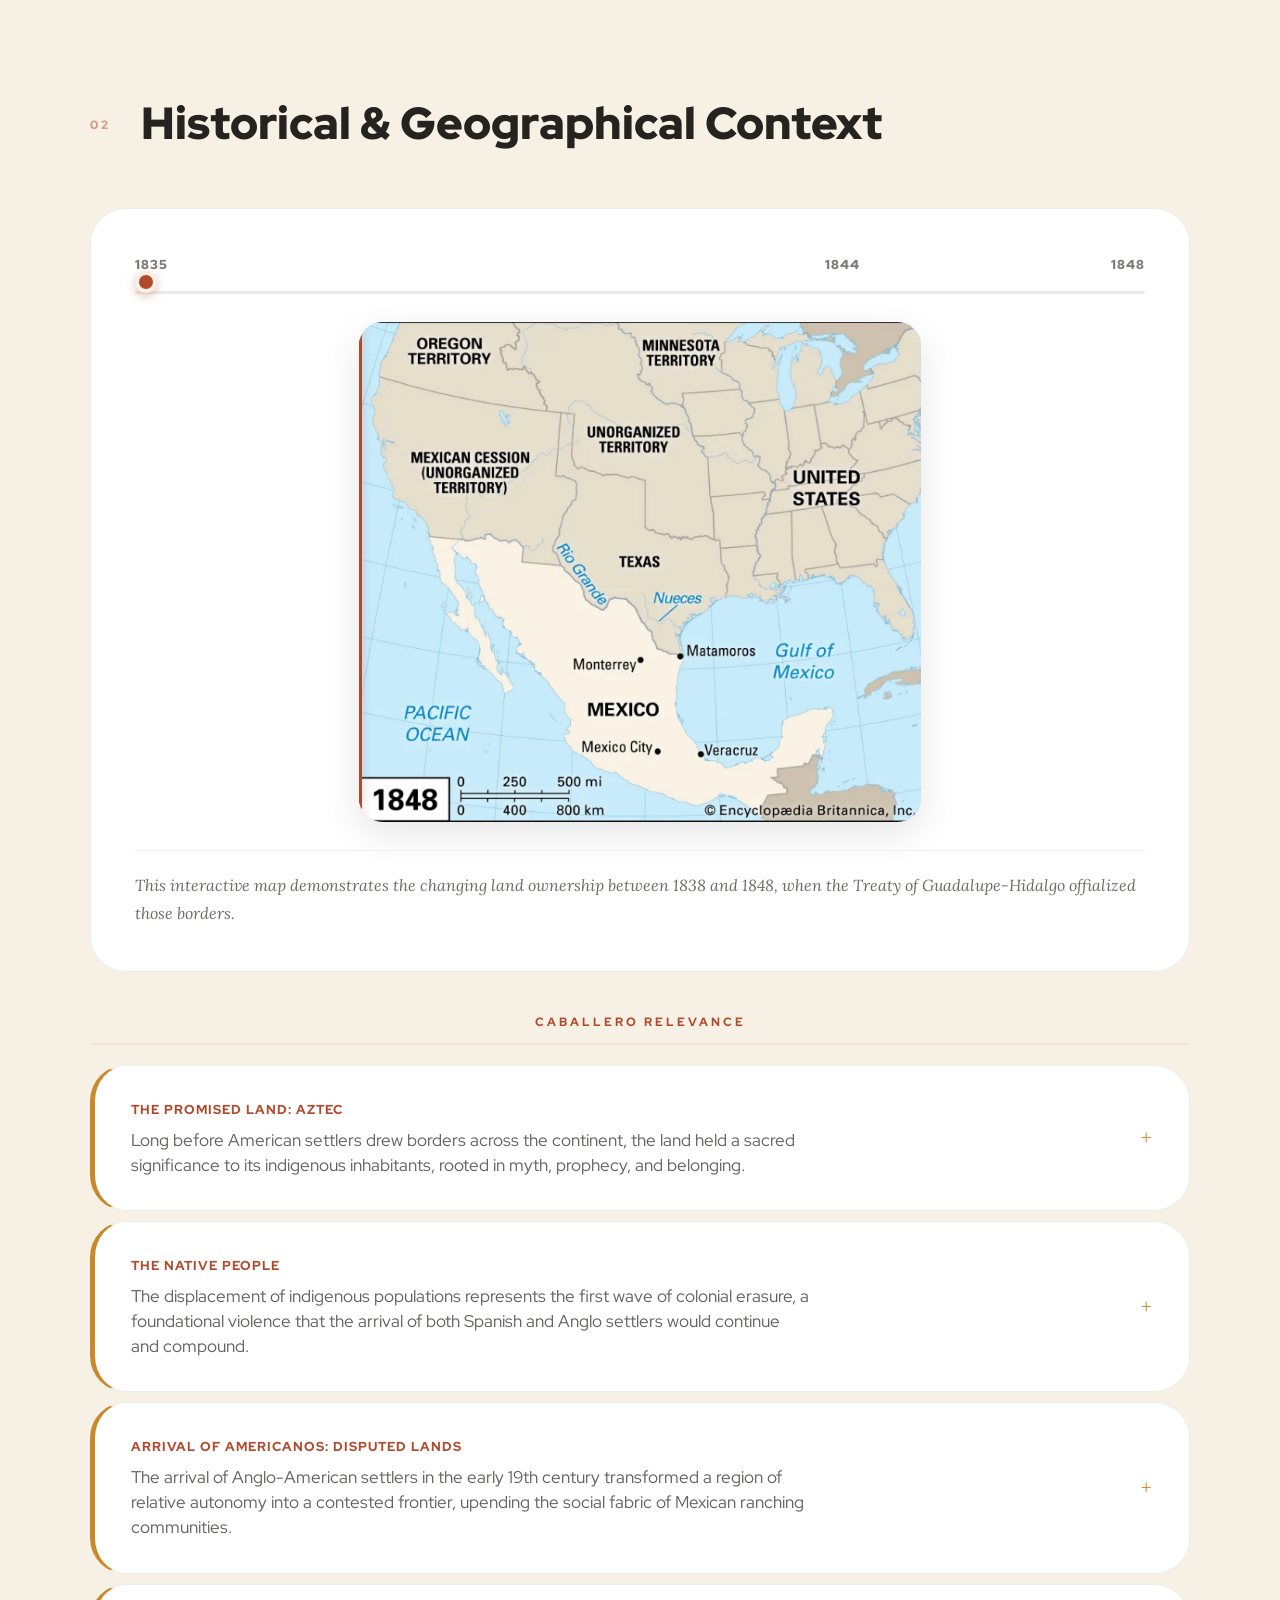
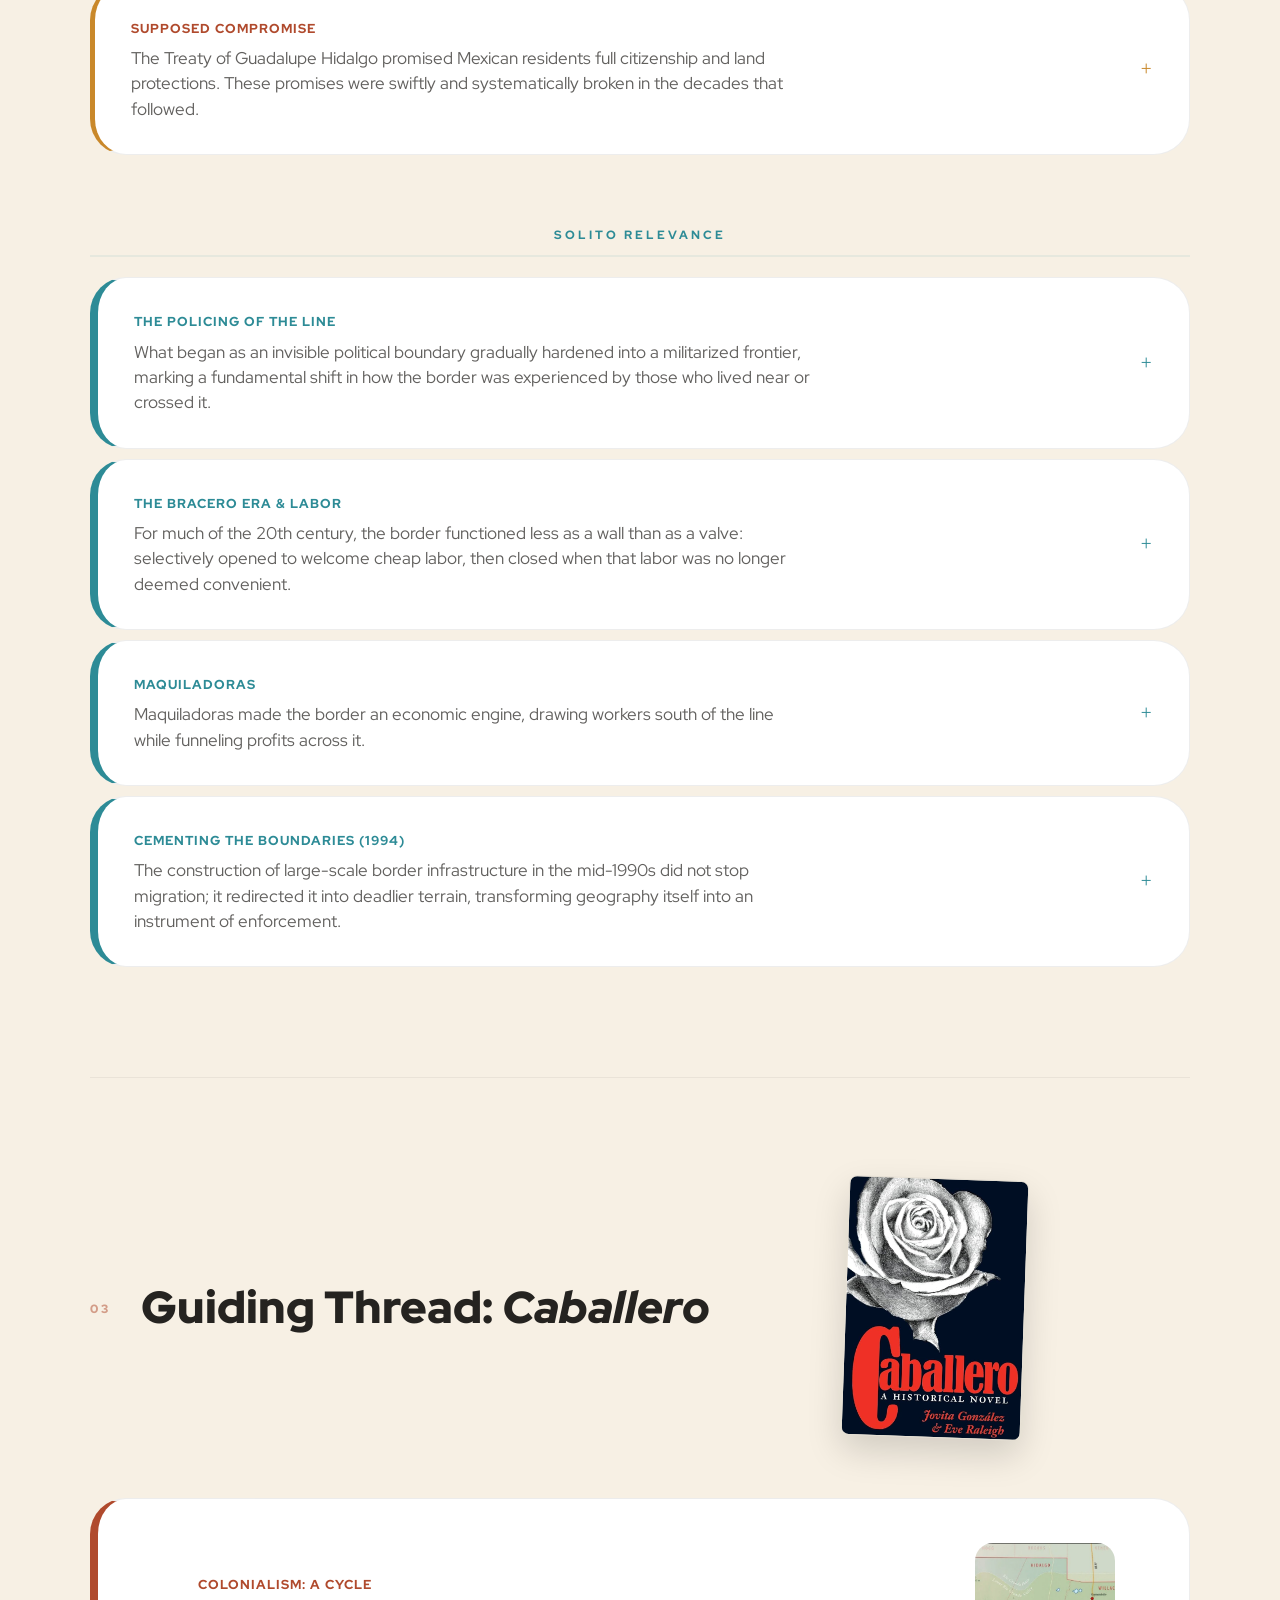
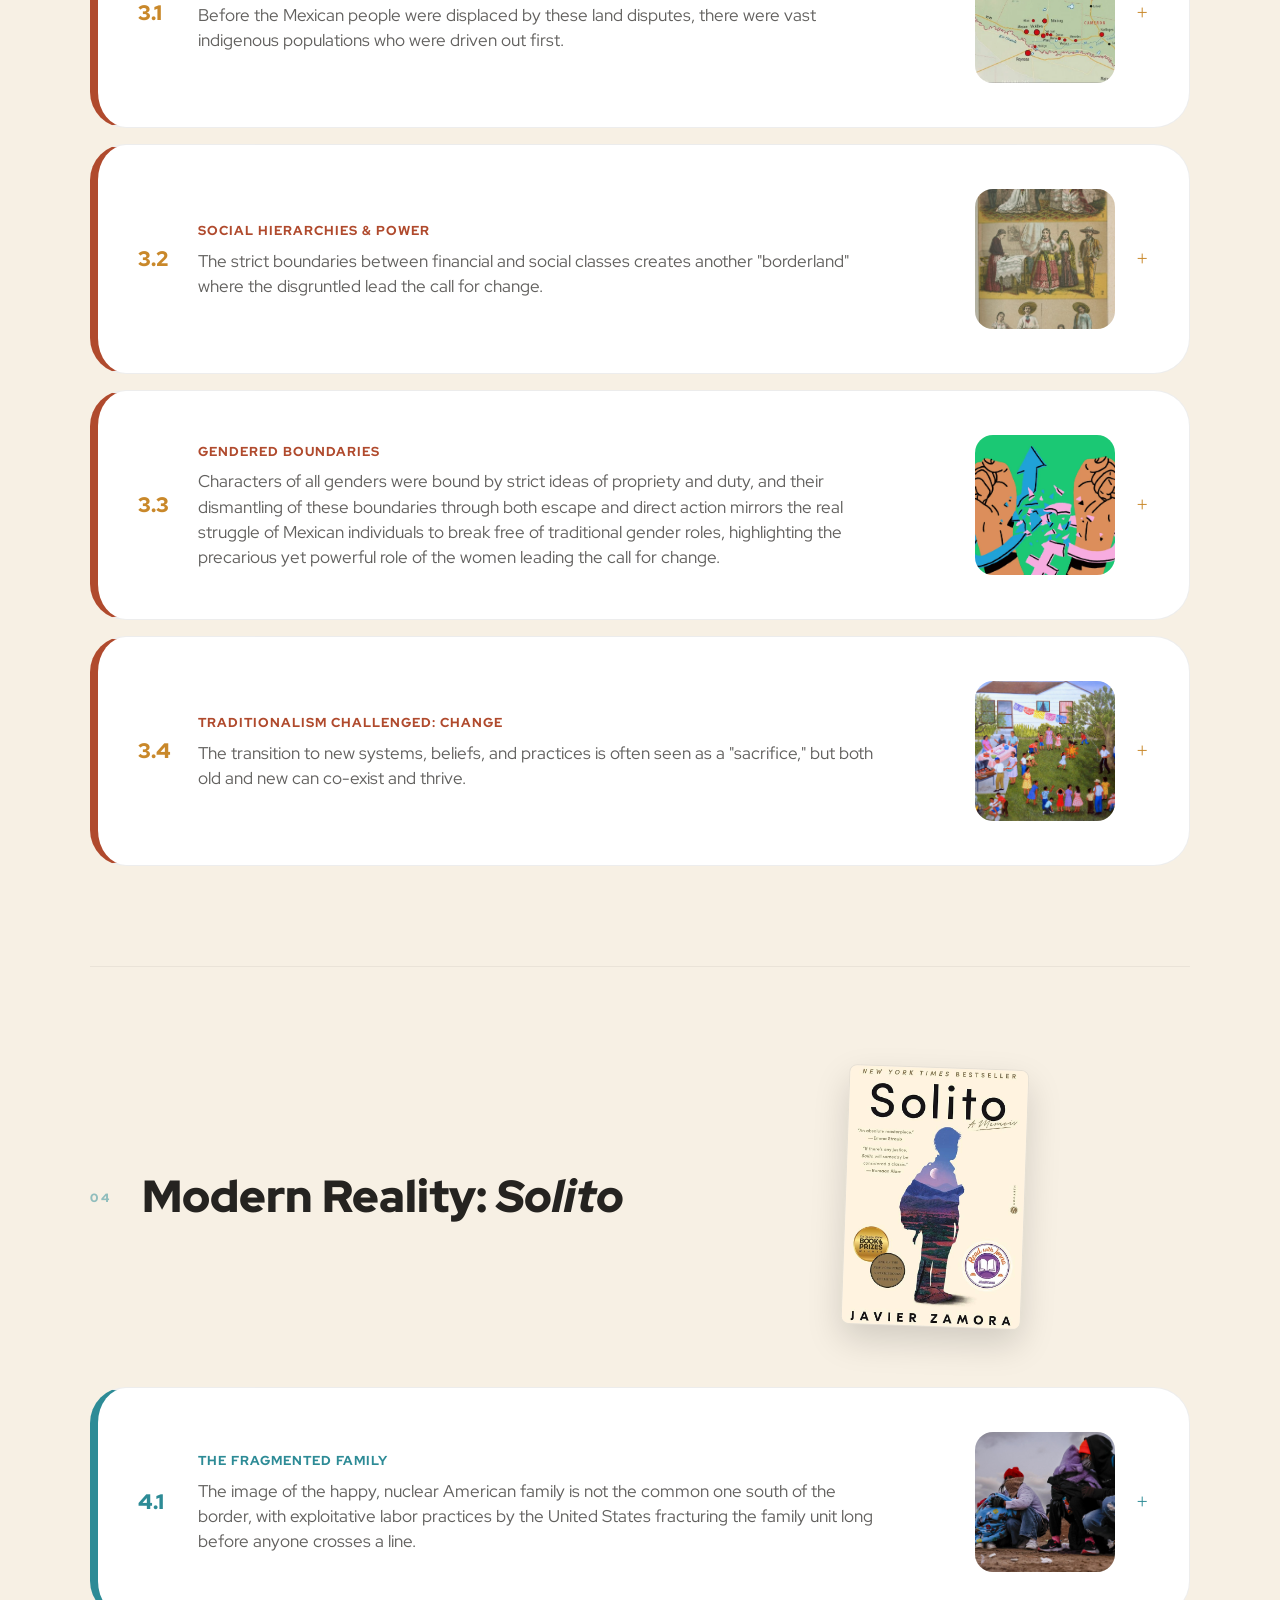
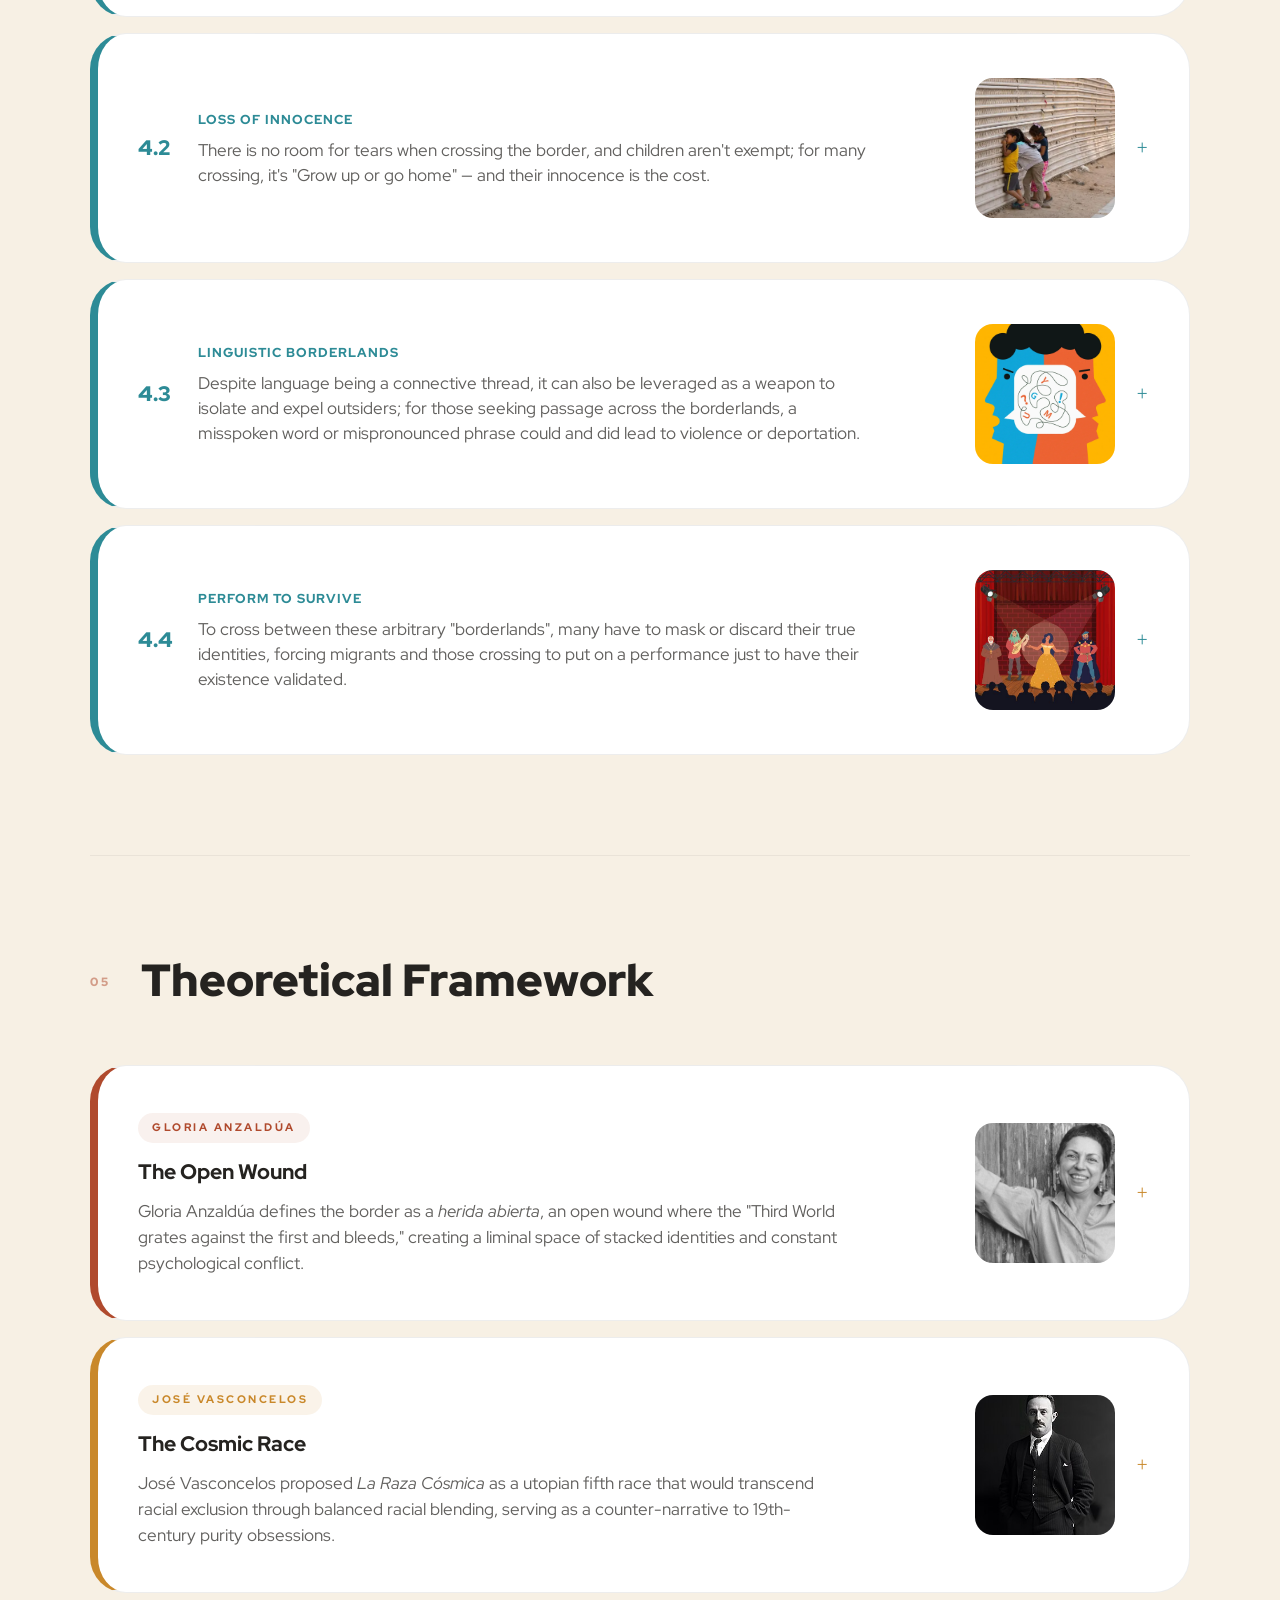
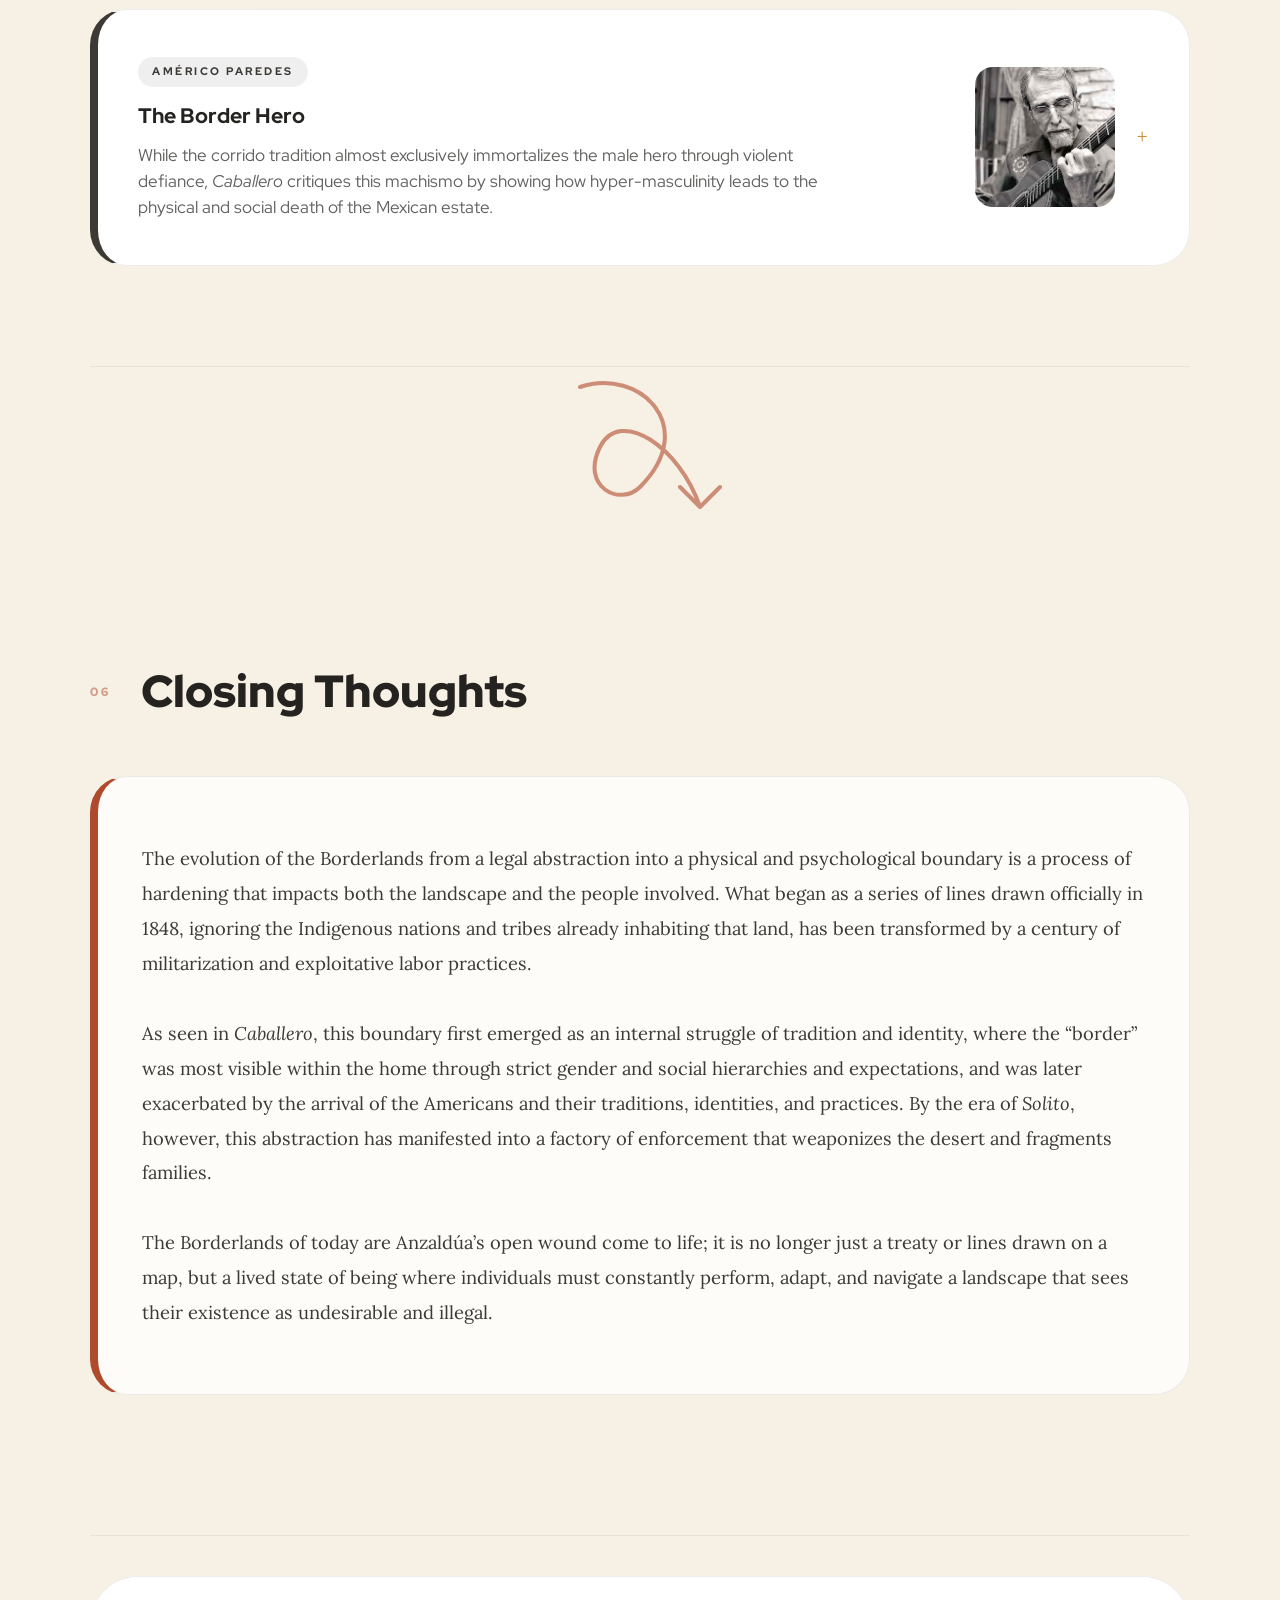
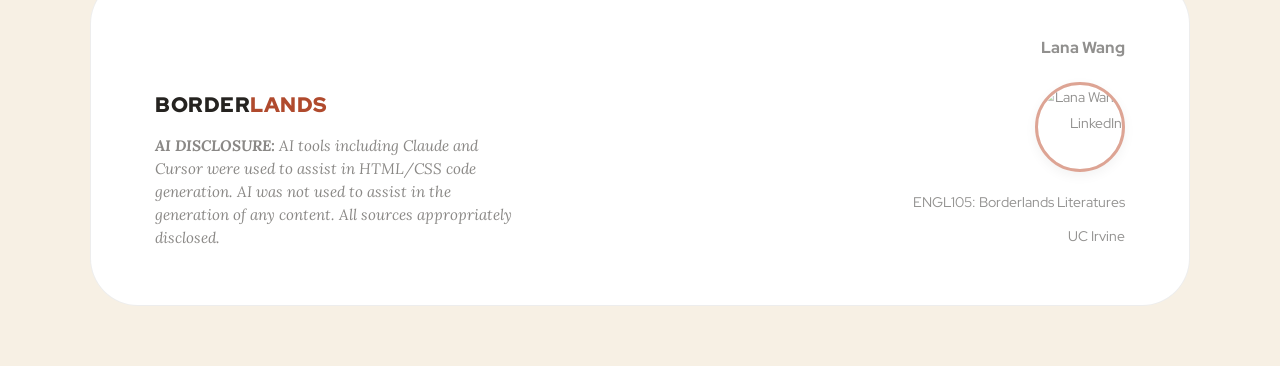
==== commit 453bfda9: "Add files via upload" ====
--- a/index.html
+++ b/index.html
@@ -20,12 +20,13 @@
                     <a href="#anchor">03. Guiding Thread: Caballero</a>
                     <a href="#solito">04. Modern Reality: Solito</a>
                     <a href="#theory">05. Theory</a>
-                    <a href="#intersections">06. Intersections</a>
+                    <a href="#closing">06. Closing</a>
                 </div>
             </div>
             <!-- <a href="solidarities.html">Solidarities</a> -->
             <a href="gallery.html">Cultural Gallery</a>
             <a href="report.html">Report</a>
+            <a href="sources.html">Sources</a>
             <a href="#archive" class="pill-btn">Archive</a>
         </div>
     </nav>
@@ -42,7 +43,26 @@
                     <span class="bottom-line">Cruelty</span>
                 </div>
                 <p class="subtitle">"The Open Wound / Where the Third World Grates"<br><em>— Gloria Anzaldúa</em></p>
+                
+                
+
                 <div class="hero-guiding-q">
+                    <div class="guiding-questions-container">
+
+                        <div class="cactus-home-wrapper">
+                            <img src="HomePics/cacti.png" class="cactus-base-img" alt="Saguaro">
+                            
+                            <!-- <span class="blossom-home trunk-tip">✿</span>
+                            
+                            <span class="blossom-home left-top">✿</span>
+                            <span class="blossom-home right-top">✿</span>
+                            
+                            <span class="blossom-home left-low">✿</span>
+                            <span class="blossom-home right-low">✿</span> -->
+                        </div>
+
+                    
+                    </div>
                     <span class="gq-label">Guiding Question</span>
                     <p>How has the Borderlands evolved from a legal abstraction into a physical and psychological boundary?</p>
                 </div>
@@ -52,6 +72,15 @@
                 <div class="deco-circle deco-c2"></div>
                 <div class="deco-line"></div>
             </div>
+            
+            <div class="sun-container">
+                <svg class="spinning-sun" viewBox="0 0 24 24" fill="none" stroke="currentColor" stroke-width="2" stroke-linecap="round" stroke-linejoin="round">
+                    <circle cx="12" cy="12" r="4"/>
+                    <path d="M12 2v2M12 20v2M4.93 4.93l1.41 1.41M17.66 17.66l1.41 1.41M2 12h2M20 12h2M6.34 17.66l-1.41 1.41M19.07 4.93l-1.41 1.41"/>
+                </svg>
+            </div>
+            
+
         </header>
 
         <!-- SECTION 01 -->
@@ -61,6 +90,7 @@
                 <h2>What Is the Borderlands?</h2>
             </div>
             <div class="rich-card intro-card">
+
                 <div class="intro-layout">
                     <div class="intro-text">
                         <p class="lead-in">A liminal space where identities are negotiated in the clash between two distinct worlds.</p>
@@ -385,6 +415,8 @@
             <div class="section-header">
                 <span class="section-num">03</span>
                 <h2>Guiding Thread: <em>Caballero</em></h2>
+                <img src="card2pic.jpg" class="section-main-cover" alt="Caballero Book Cover">
+
             </div>
             <div class="analysis-stack">
                 <details class="analysis-node">
@@ -626,7 +658,11 @@
             <div class="section-header solito-header">
                 <span class="section-num">04</span>
                 <h2>Modern Reality: <em>Solito</em></h2>
-            </div>
+
+                <img src="Card3pic.jpg" class="section-main-cover" alt="Solito Book Cover">
+            </div>
+            
+
             <div class="analysis-stack">
 
                 <!-- 4.1 The Fragmented Family -->
@@ -953,6 +989,11 @@
             </div>
             <div class="footer-right">
                 <p class="footer-credit">Lana Wang</p>
+                
+                <a href="https://www.linkedin.com/in/lanajwang/" target="_blank" class="footer-profile-link">
+                    <img src="HomePics/pfp.png" alt="Lana Wang LinkedIn" class="footer-avatar">
+                </a>
+
                 <p>ENGL105: Borderlands Literatures</p>
                 <p>UC Irvine</p>
             </div>
@@ -1146,6 +1187,38 @@
     document.addEventListener('keydown', (e) => {
         if (e.key === 'Escape') closeLightbox();
     });
+
+    const sunBtn = document.querySelector('.sun-container');
+    const htmlEl = document.documentElement;
+
+    sunBtn.addEventListener('click', () => {
+        // Check current theme
+        const currentTheme = htmlEl.getAttribute('data-theme');
+        
+        if (currentTheme === 'dark') {
+            htmlEl.setAttribute('data-theme', 'light');
+            // Optional: Save preference to local storage
+            localStorage.setItem('theme', 'light');
+        } else {
+            htmlEl.setAttribute('data-theme', 'dark');
+            localStorage.setItem('theme', 'dark');
+        }
+    });
+
+    // Check for saved user preference on page load
+    const savedTheme = localStorage.getItem('theme');
+    if (savedTheme) {
+        htmlEl.setAttribute('data-theme', savedTheme);
+    }
+
+        // Inside your existing click listener
+    if (htmlEl.getAttribute('data-theme') === 'dark') {
+        sunBtn.style.transform = 'rotate(180deg) scale(1.1)';
+        // You can even change the SVG content here to a moon if you like!
+    } else {
+        sunBtn.style.transform = 'rotate(0deg) scale(1)';
+    }
+    
     </script>
 
     
--- a/style.css
+++ b/style.css
@@ -2,7 +2,7 @@
    CABALLERO AS COMPASS — style.css
    ============================================================ */
 
-/* --- 00. CORE VARIABLES & RESET --- */
+/* --- 00. CORE VARIABLES --- */
 :root {
     --terracotta: #B04A2D;
     --terracotta-light: rgba(176, 74, 45, 0.08);
@@ -10,58 +10,197 @@
     --turquoise-light: rgba(45, 139, 150, 0.08);
     --gold: #C9882A;
     --gold-light: rgba(201, 136, 42, 0.1);
-    --sand: #F7F0E4;
+    
+    /* Base Background (Solid Color) */
+    --sand: #F7F0E4; 
     --sand-dark: #EDE4D3;
-    --white: #ffffff;
+    
+    /* Text Colors */
     --charcoal: #252320;
     --charcoal-mid: #3D3A36;
+    --white: #ffffff;
     --light-border: rgba(0, 0, 0, 0.07);
     --radius-card: 36px;
     --radius-sm: 18px;
 }
 
+/* --- DARK MODE OVERRIDES (The Navy Collection) --- */
+[data-theme="dark"] {
+    /* The main navy background from your image */
+    --sand: #2D3A4F;          
+
+    /* The "Dark" Cards: An even deeper navy/charcoal for contrast */
+    --white: #1A212C;         
+    --sand-dark: #141A24;     /* Used for inner slots/borders */
+    
+    /* Text: Cream/Sand for readability */
+    --charcoal: #F7F0E4;      
+    --charcoal-mid: #EDE4D3;  
+    --light-border: rgba(255, 255, 255, 0.05);
+
+    /* Accents */
+    --terracotta: #E06C4D;    
+    --turquoise: #58C9D6;
+    --gold: #F0B354;
+}
+
+/* --- DARK MODE UI POLISH --- */
+[data-theme="dark"] .glass-nav {
+    background: rgba(30, 28, 26, 0.85);
+    border: 1px solid rgba(255, 255, 255, 0.05);
+}
+
+[data-theme="dark"] .nav-links a, 
+[data-theme="dark"] .logo,
+[data-theme="dark"] .section-header h2 {
+    color: var(--charcoal) !important;
+}
+
+[data-theme="dark"] .expanded-content,
+[data-theme="dark"] .analysis-node[open] {
+    background: #1E1C1A !important;
+    color: var(--charcoal-mid);
+}
+
+[data-theme="dark"] .spinning-sun {
+    color: var(--gold);
+    opacity: 1;
+}
+
+[data-theme="dark"] .closing-card {
+    background-color: #1E1C1A !important;
+}
+
+[data-theme="dark"] .closing-card .expanded-content {
+    background-color: transparent !important;
+    color: var(--charcoal);
+}
+
+[data-theme="dark"] .loopy-arrow {
+    filter: brightness(1.2) saturate(0.8);
+    opacity: 0.4;
+}
+
+/* --- DARK MODE: SECTION 01 & CLOSING CARDS --- */
+
+/* 1. Section 01 (Intro Card) */
+/* This overrides the hardcoded 'background: var(--charcoal)' from your original CSS */
+[data-theme="dark"] .intro-card {
+    background-color: #1A212C !important; 
+    border: 1px solid rgba(255, 255, 255, 0.1) !important;
+    color: var(--charcoal) !important;
+}
+
+[data-theme="dark"] .intro-card .lead-in {
+    color: var(--gold) !important; /* Makes the "Creation and Cruelty" intro text pop */
+}
+
+/* 2. Closing Thoughts Card */
+/* This overrides the hardcoded '#fefcf9' background */
+[data-theme="dark"] .closing-card {
+    background-color: #1A212C !important;
+    border-left: 8px solid var(--terracotta) !important;
+}
+
+[data-theme="dark"] .closing-card .expanded-content {
+    background-color: transparent !important; /* Prevents the inner white box */
+    color: var(--charcoal-mid) !important;
+}
+
+/* 3. Footer Card Fix */
+[data-theme="dark"] .footer-card {
+    background-color: #141A24 !important; /* Slightly darker than the main cards */
+    border-color: var(--light-border);
+}
+
+[data-theme="dark"] .footer-sub {
+    color: var(--charcoal-mid);
+    opacity: 0.8;
+}
+
+/* --- DARK MODE: ACCORDION & HOVER FIXES --- */
+
+/* 1. Prevent the card from turning tan/brown on hover in Dark Mode */
+[data-theme="dark"] .analysis-node:hover {
+    background-color: #1E2533 !important; /* A slightly lighter navy than the background */
+    box-shadow: 0 12px 40px rgba(0, 0, 0, 0.4);
+    transform: translateY(-2px);
+}
+
+/* 2. Ensure the card stays Navy when it is OPEN */
+[data-theme="dark"] .analysis-node[open] {
+    background-color: #1E2533 !important;
+    border-color: var(--light-border);
+}
+
+/* 3. Fix the Summary/Header area when open */
+[data-theme="dark"] .analysis-node summary {
+    background-color: transparent !important;
+}
+
+/* 4. Fix the text color inside the summary so it doesn't stay dark */
+[data-theme="dark"] .summary-text p,
+[data-theme="dark"] .summary-text h4 {
+    color: var(--charcoal) !important;
+}
+
+/* 5. The Content Interior (Where the actual analysis text lives) */
+[data-theme="dark"] .expanded-content {
+    background-color: #161C26 !important; /* Deeper navy for the inside */
+    color: var(--charcoal-mid) !important;
+    border-top: 1px solid rgba(255, 255, 255, 0.1) !important;
+}
+
+
+/* --- RESET & CORE --- */
 *, *::before, *::after { box-sizing: border-box; margin: 0; padding: 0; }
 
 html { scroll-behavior: smooth; }
 
 body {
     font-family: 'Red Hat Display', sans-serif;
-    background-color: var(--sand);
+    /* Layering the grain SVG over the dynamic --sand color */
+    background: 
+        url("data:image/svg+xml,%3Csvg xmlns='http://www.w3.org/2000/svg' width='300' height='300'%3E%3Cfilter id='n'%3E%3CfeTurbulence type='fractalNoise' baseFrequency='0.75' numOctaves='4' stitchTiles='stitch'/%3E%3C/filter%3E%3Crect width='300' height='300' filter='url(%23n)' opacity='0.03'/%3E%3C/svg%3E"),
+        var(--sand);
     color: var(--charcoal);
     line-height: 1.8;
     font-size: 1.05rem;
     position: relative;
-    /* Subtle grain texture */
-    background-image: url("data:image/svg+xml,%3Csvg xmlns='http://www.w3.org/2000/svg' width='300' height='300'%3E%3Cfilter id='n'%3E%3CfeTurbulence type='fractalNoise' baseFrequency='0.75' numOctaves='4' stitchTiles='stitch'/%3E%3C/filter%3E%3Crect width='300' height='300' filter='url(%23n)' opacity='0.03'/%3E%3C/svg%3E");
-}
-
-/* ── DESERT BACKGROUND ──
-   Fixed to the right side of the viewport, repeating vertically,
-   fading out before it reaches the content area.
-   z-index: -1 so it sits behind all page content.
-*/
+    background-attachment: fixed;
+}
+
+/* --- DESERT BACKGROUND STRIP --- */
+/* --- 1. LIGHT MODE (Default) --- */
 html::after {
     content: '';
     position: fixed;
     top: 0;
     right: 0;
     bottom: 0;
-    /* Controls how wide the desert strip is */
     width: 32%;
     z-index: -1;
-    background-image: url("DesertPic.png");
-    background-size: 100% auto;   /* fill width, natural height, then tile */
+    /* This looks for the file right next to index.html */
+    background-image: url("DesertPic.png"); 
+    background-size: 100% auto;
     background-repeat: repeat-y;
     background-position: top right;
-    /* Fade the left edge of the desert into the sand background color */
     -webkit-mask-image: linear-gradient(to right, transparent 0%, black 35%);
     mask-image: linear-gradient(to right, transparent 0%, black 35%);
     opacity: 0.55;
+    transition: background-image 0.4s ease-in-out; /* Smooth fade between images */
+}
+
+/* --- 2. DARK MODE (Force Swap) --- */
+/* Using html[data-theme="dark"] makes this rule more specific than the light one */
+html[data-theme="dark"]::after {
+    background-image: url("DarkDesertpic.png") !important;
+    opacity: 0.35;
+    filter: brightness(0.7) contrast(1.1);
 }
 
 .container { width: 90%; max-width: 1100px; margin: 0 auto; }
 
-/* Ensure all page content sits above the fixed desert background */
 main, footer, .glass-nav {
     position: relative;
     z-index: 1;
@@ -1251,4 +1390,251 @@
         width: 60px;
         height: 50px;
     }
+}
+
+/* --- Big Section Cover Styles --- */
+
+.section-header {
+    display: flex;
+    align-items: center; /* Aligns title and book cover vertically */
+    gap: 30px;
+    margin-bottom: 60px;
+}
+
+.header-text-group {
+    flex: 1; /* Pushes the image to the right, or keeps it tucked next to text */
+}
+
+.section-main-cover {
+    width: 180px;         /* Significant size for a "Big Part" header */
+    height: 260px;        /* Maintains book proportions */
+    object-fit: cover;
+    border-radius: 8px;
+    box-shadow: 0 15px 35px rgba(0,0,0,0.15); /* Heavy shadow for depth */
+    border: 1px solid var(--light-border);
+    transition: transform 0.3s ease;
+
+    margin-left: auto;
+    margin-right: 15%;
+    transform: rotate(2deg);
+    transition: transform 0.3s ease;
+    
+}
+
+/* Optional: Slight tilt to make it look like a physical book on a desk */
+.section-main-cover:hover {
+    transform: rotate(-3deg) scale(1.02);
+}
+
+.section-subtitle {
+    font-family: 'Lora', serif;
+    font-style: italic;
+    opacity: 0.6;
+    margin-top: 5px;
+}
+
+/* Responsive: Shrink the cover or stack it on mobile */
+@media (max-width: 768px) {
+    .section-header {
+        flex-direction: column;
+        align-items: flex-start;
+        gap: 20px;
+    }
+    
+    .section-main-cover {
+        width: 120px;
+        height: 180px;
+        align-self: center; /* Center the book on mobile screens */
+    }
+}
+
+/* --- SPINNING SUN --- */
+
+.sun-container {
+    position: fixed; /* Stays in the corner while scrolling */
+    top: 30px;
+    left: 30px;
+    z-index: 3000; /* Sits above the nav */
+    cursor: pointer;
+}
+
+.spinning-sun {
+    width: 50px;
+    height: 50px;
+    color: var(--terracotta);
+    opacity: 0.6;
+    transition: transform 0.8s cubic-bezier(0.4, 0, 0.2, 1), opacity 0.3s;
+}
+
+/* The Spin Animation */
+@keyframes continuous-spin {
+    from { transform: rotate(0deg); }
+    to { transform: rotate(360deg); }
+}
+
+/* Hover State */
+.sun-container:hover .spinning-sun {
+    opacity: 1;
+    color: var(--gold);
+    /* Starts spinning when you hover */
+    animation: continuous-spin 4s linear infinite;
+}
+
+/* Responsive: Hide or move on small screens so it doesn't overlap text */
+@media (max-width: 1024px) {
+    .sun-container {
+        display: none; 
+    }
+}
+
+
+/* --- ENLARGED & RE-GROUNDED CACTUS --- */
+
+.guiding-questions-container {
+    position: relative;
+    overflow: visible !important;
+    /* This ensures your existing padding/font styles stay locked in */
+    display: block; 
+}
+
+.cactus-home-wrapper {
+    position: absolute;
+    /* 1. Snaps to the top of the box */
+    bottom: 100%; 
+    left: -90px;
+    
+    /* 2. HEIGHT CONTROL: 
+       If it's too low, make this number smaller (e.g., -5px). 
+       If it's too high, make it larger (e.g., -15px). */
+    margin-bottom: 30px; 
+    
+    /* 3. SIZE CONTROL: 
+       Increased from 130px to 220px for a 'much bigger' look */
+    width: 350px; 
+    height: auto;
+    
+    z-index: 10;
+    pointer-events: none;
+}
+
+.cactus-base-img {
+    width: 100%;
+    height: auto;
+    display: block;
+    mix-blend-mode: multiply; 
+}
+
+/* --- FOOTER PROFILE IMAGE --- */
+
+.footer-right {
+    display: flex;
+    flex-direction: column;
+    align-items: flex-end; /* Keeps everything aligned to the right */
+    gap: 8px; /* Adds consistent spacing between name, photo, and school */
+}
+
+.footer-profile-link {
+    display: inline-block;
+    margin: 5px 0; /* Space above and below the photo */
+    transition: transform 0.3s ease;
+}
+
+.footer-avatar {
+    width: 60px;  /* Adjust size as needed */
+    height: 60px; /* Must match width for a perfect circle */
+    object-fit: cover; /* Prevents the image from stretching */
+    border-radius: 50%; /* This creates the circle */
+    border: 2px solid var(--terracotta); /* Optional: matches your site accent */
+    display: block;
+}
+
+/* Hover Effect */
+.footer-profile-link:hover {
+    transform: scale(1.1); /* Slight pop when hovering */
+}
+
+.footer-profile-link:hover .footer-avatar {
+    border-color: var(--gold); /* Changes border color on hover */
+    box-shadow: 0 0 10px rgba(0,0,0,0.1);
+}
+
+/* --- FOOTER PROFILE OVERRIDE --- */
+
+.footer-profile-link {
+    display: inline-block !important;
+    margin: 10px 0 !important;
+    opacity: 1 !important; /* Forces it to be 100% visible */
+    filter: none !important; /* Removes any grayscale/blur/sepia */
+    text-decoration: none !important;
+    position: relative;
+    z-index: 99; /* Ensures it sits on top of any footer overlays */
+}
+
+.footer-avatar {
+    width: 80px !important;  /* Bigger size as requested */
+    height: 80px !important; 
+    border-radius: 50% !important;
+    object-fit: cover !important;
+    border: 2.5px solid var(--terracotta) !important;
+    
+    /* These three lines are the 'Anti-Gray' fix */
+    filter: grayscale(0%) brightness(1) contrast(1) !important;
+    opacity: 1 !important;
+    visibility: visible !important;
+    
+    transition: all 0.3s ease-in-out;
+}
+
+/* Hover Effect - Glow & Lift */
+.footer-profile-link:hover .footer-avatar {
+    transform: translateY(-5px) scale(1.05);
+    border-color: var(--gold) !important;
+    box-shadow: 0 10px 20px rgba(0,0,0,0.15) !important;
+    filter: brightness(1.1) !important; /* Makes it pop on hover */
+}
+
+/* Fix for potential footer-wide link graying */
+.footer-right a.footer-profile-link {
+    color: inherit !important;
+}
+
+/* --- ULTIMATE COLOR RESTORE FOR PROFILE PHOTO --- */
+
+/* 1. Lift the profile link out of the 0.5 opacity of the footer-right parent */
+.footer-right .footer-profile-link {
+    opacity: 1 !important;
+    filter: none !important;
+    -webkit-filter: grayscale(0) !important;
+}
+
+.footer-avatar {
+    /* 2. Standardize size and shape */
+    width: 90px !important; 
+    height: 90px !important;
+    border-radius: 50% !important;
+    
+    /* 3. Force color rendering */
+    opacity: 1 !important;
+    filter: grayscale(0%) brightness(1.05) contrast(1.05) !important;
+    
+    /* 4. Ensure no blend modes from the cactus code leak into the footer */
+    mix-blend-mode: normal !important; 
+    
+    border: 3px solid var(--terracotta) !important;
+    box-shadow: 0 4px 12px rgba(0,0,0,0.1);
+    transition: all 0.3s ease;
+}
+
+/* 5. Enhanced Hover State */
+.footer-profile-link:hover .footer-avatar {
+    transform: scale(1.1) translateY(-5px);
+    border-color: var(--gold) !important;
+    box-shadow: 0 8px 25px rgba(201, 136, 42, 0.3) !important;
+    filter: brightness(1.1) contrast(1.1) !important;
+}
+
+/* 6. Fix for Dark Mode footer graying */
+[data-theme="dark"] .footer-avatar {
+    border-color: var(--gold) !important;
+    filter: brightness(1.2) contrast(1.1) !important;
 }
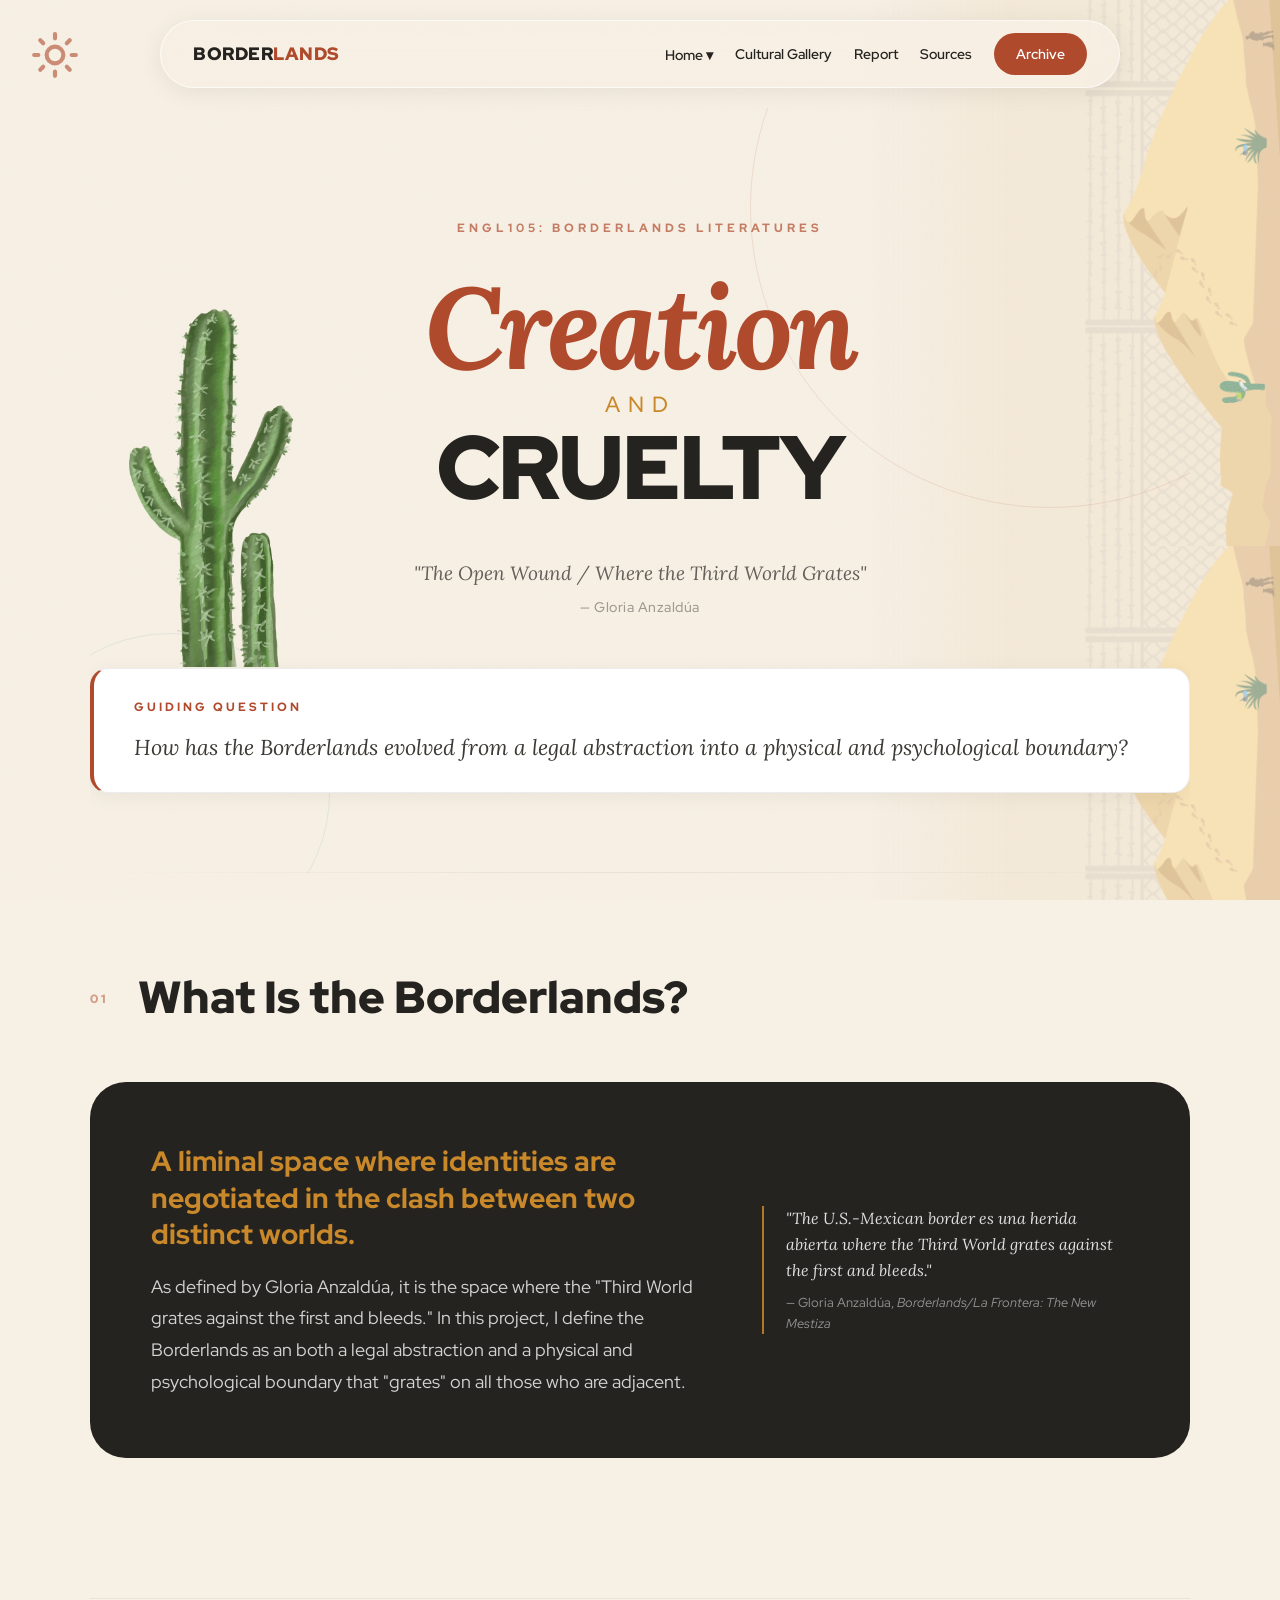
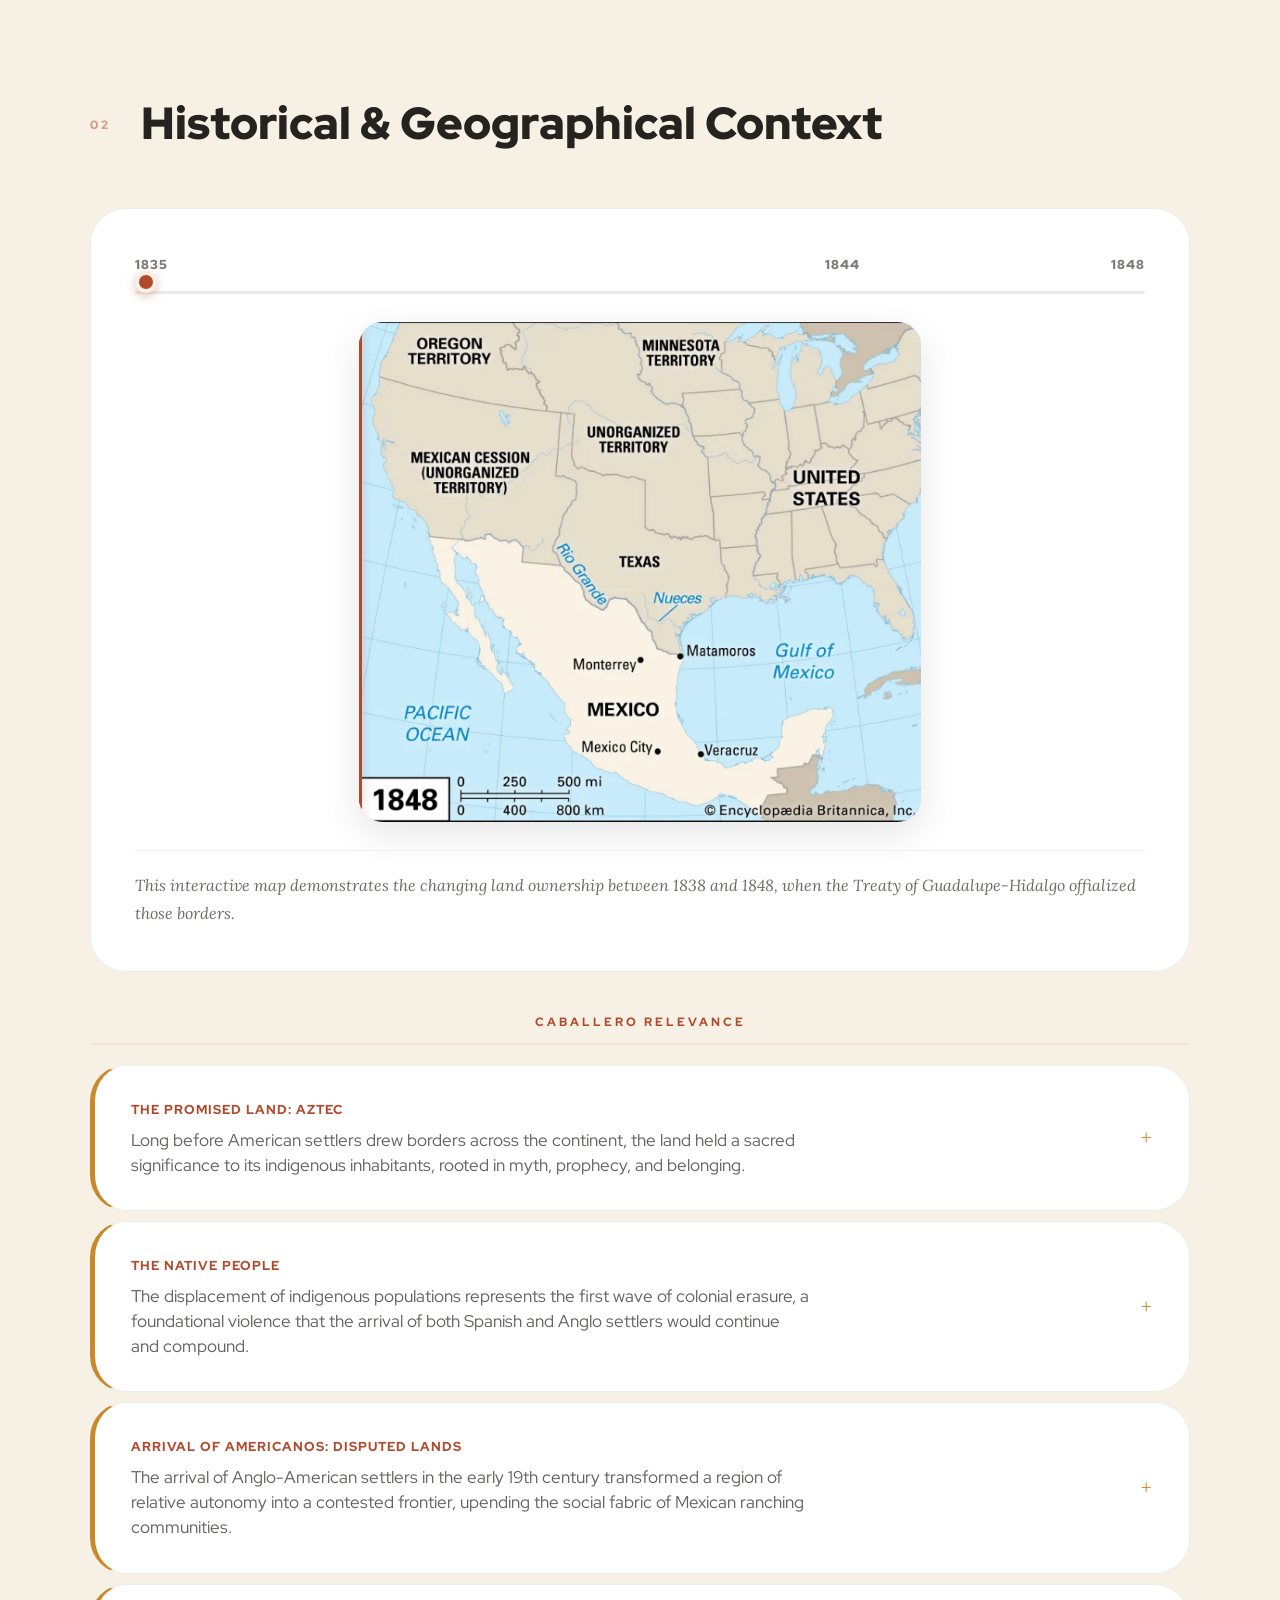
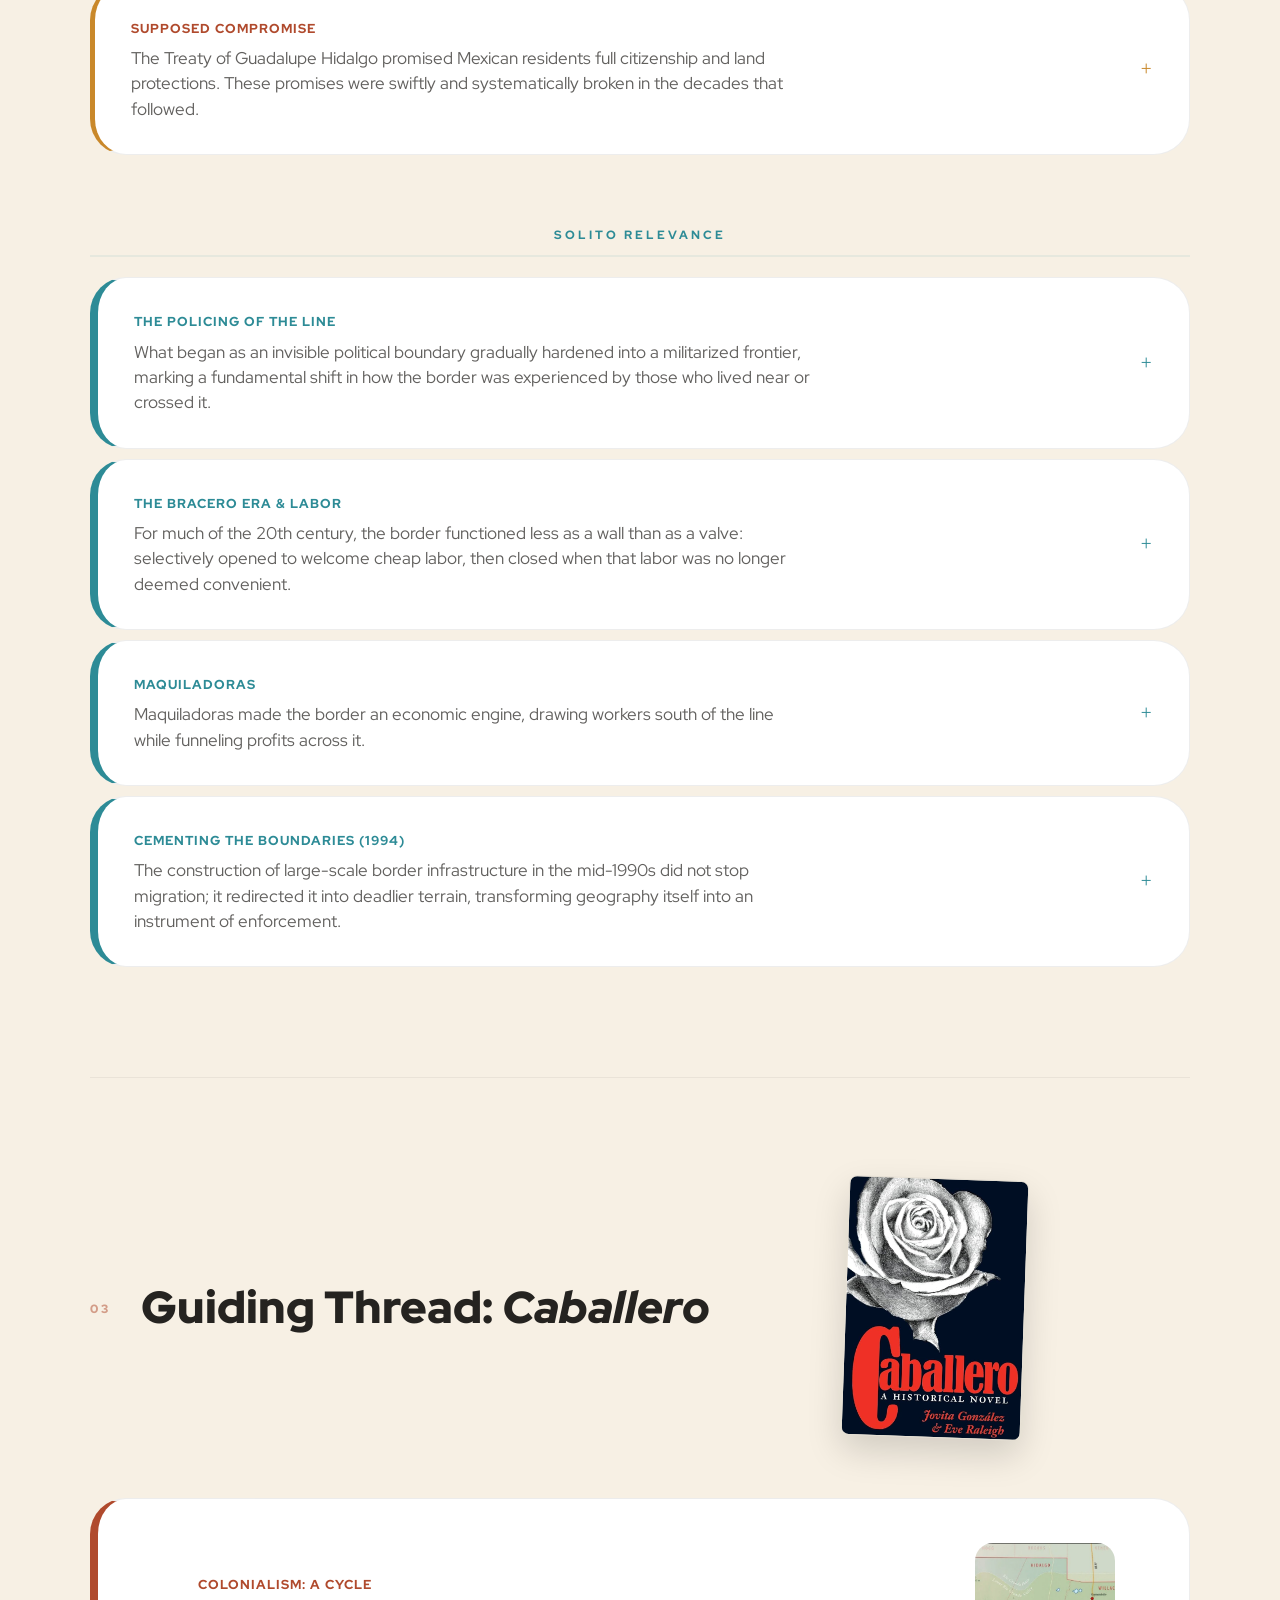
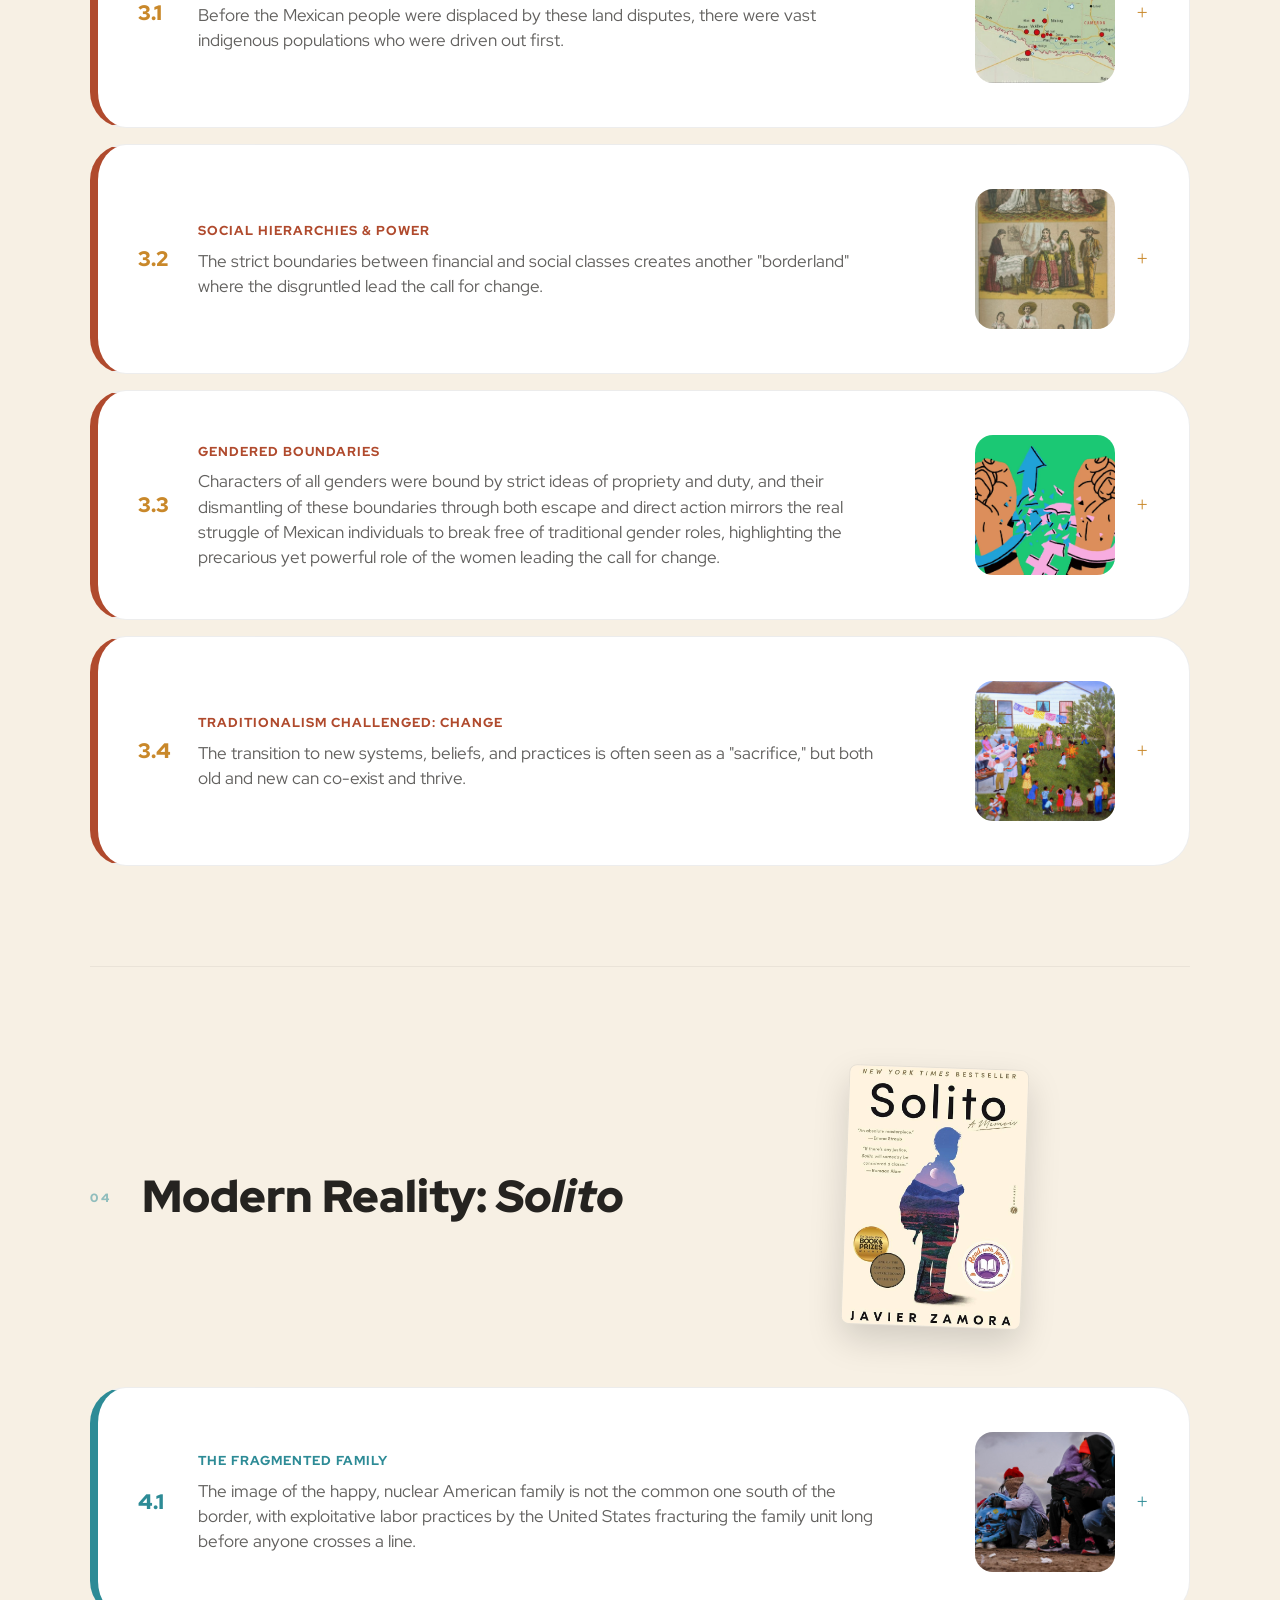
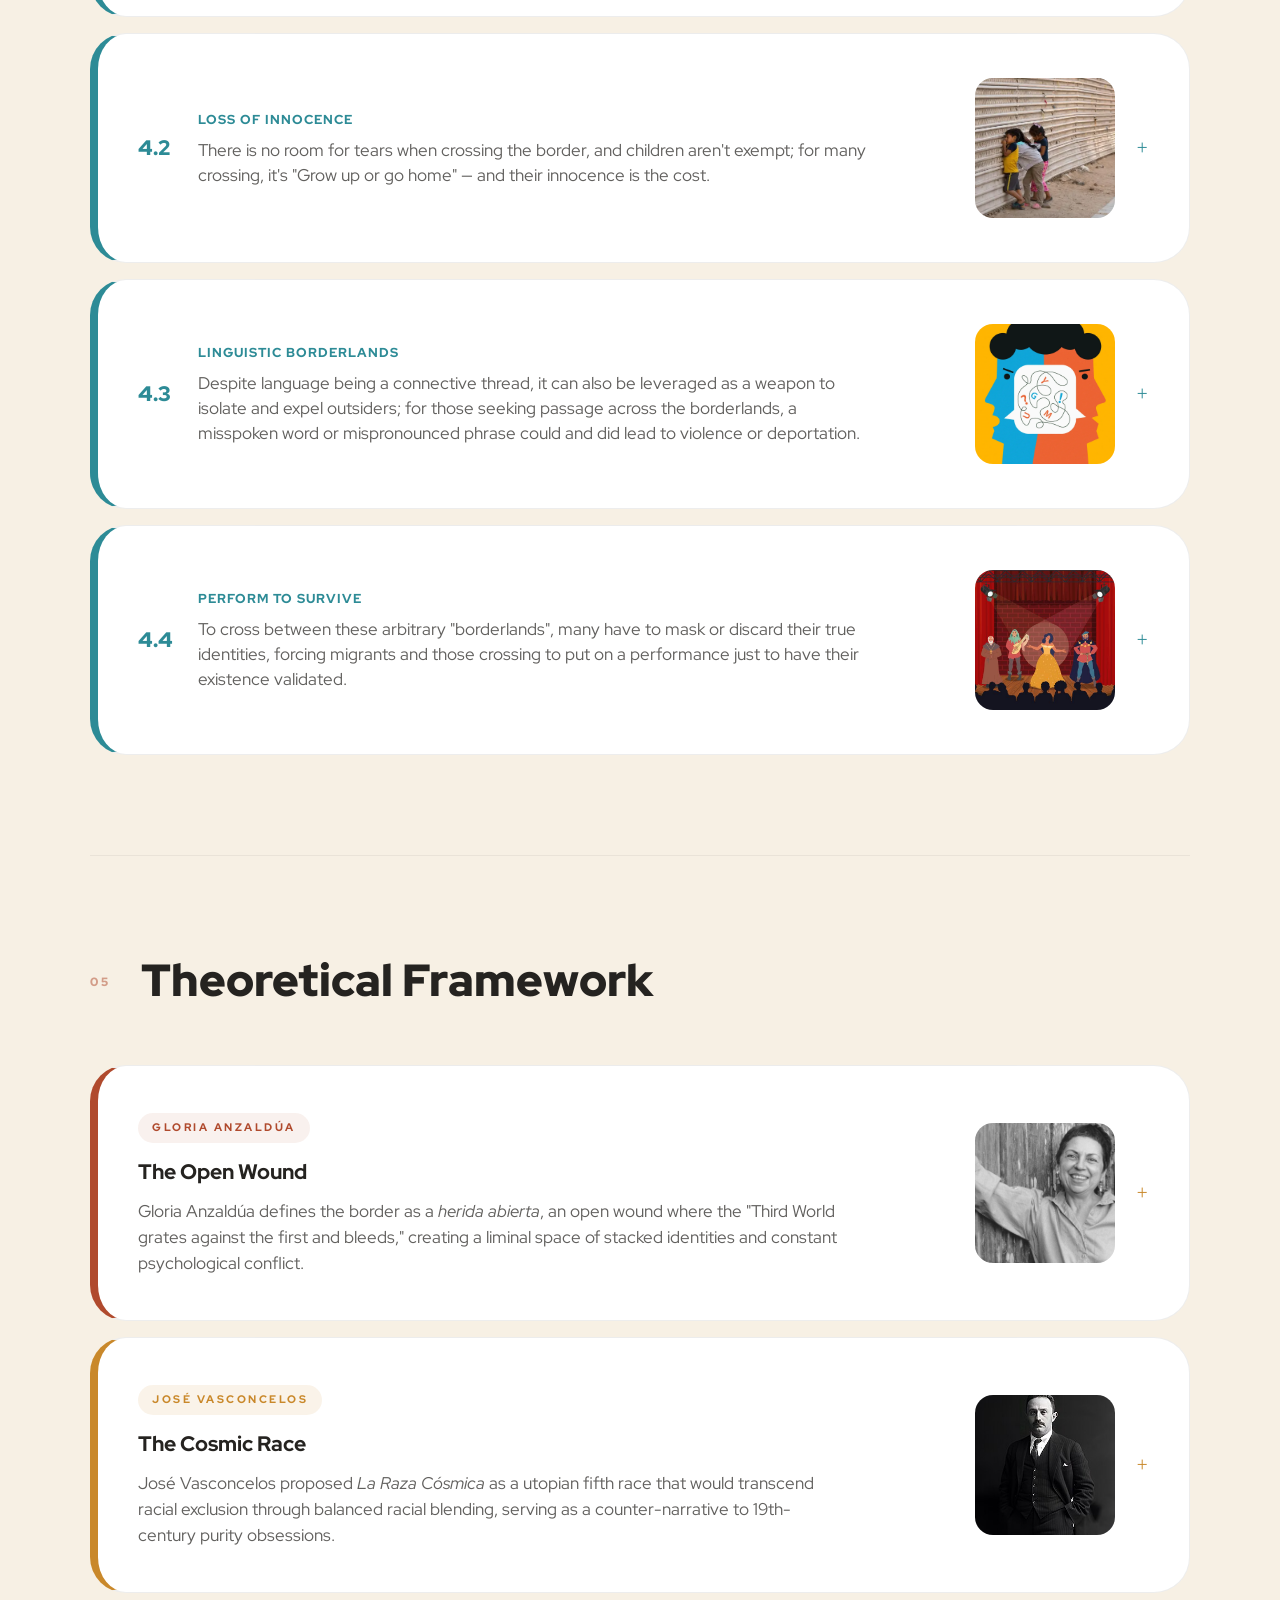
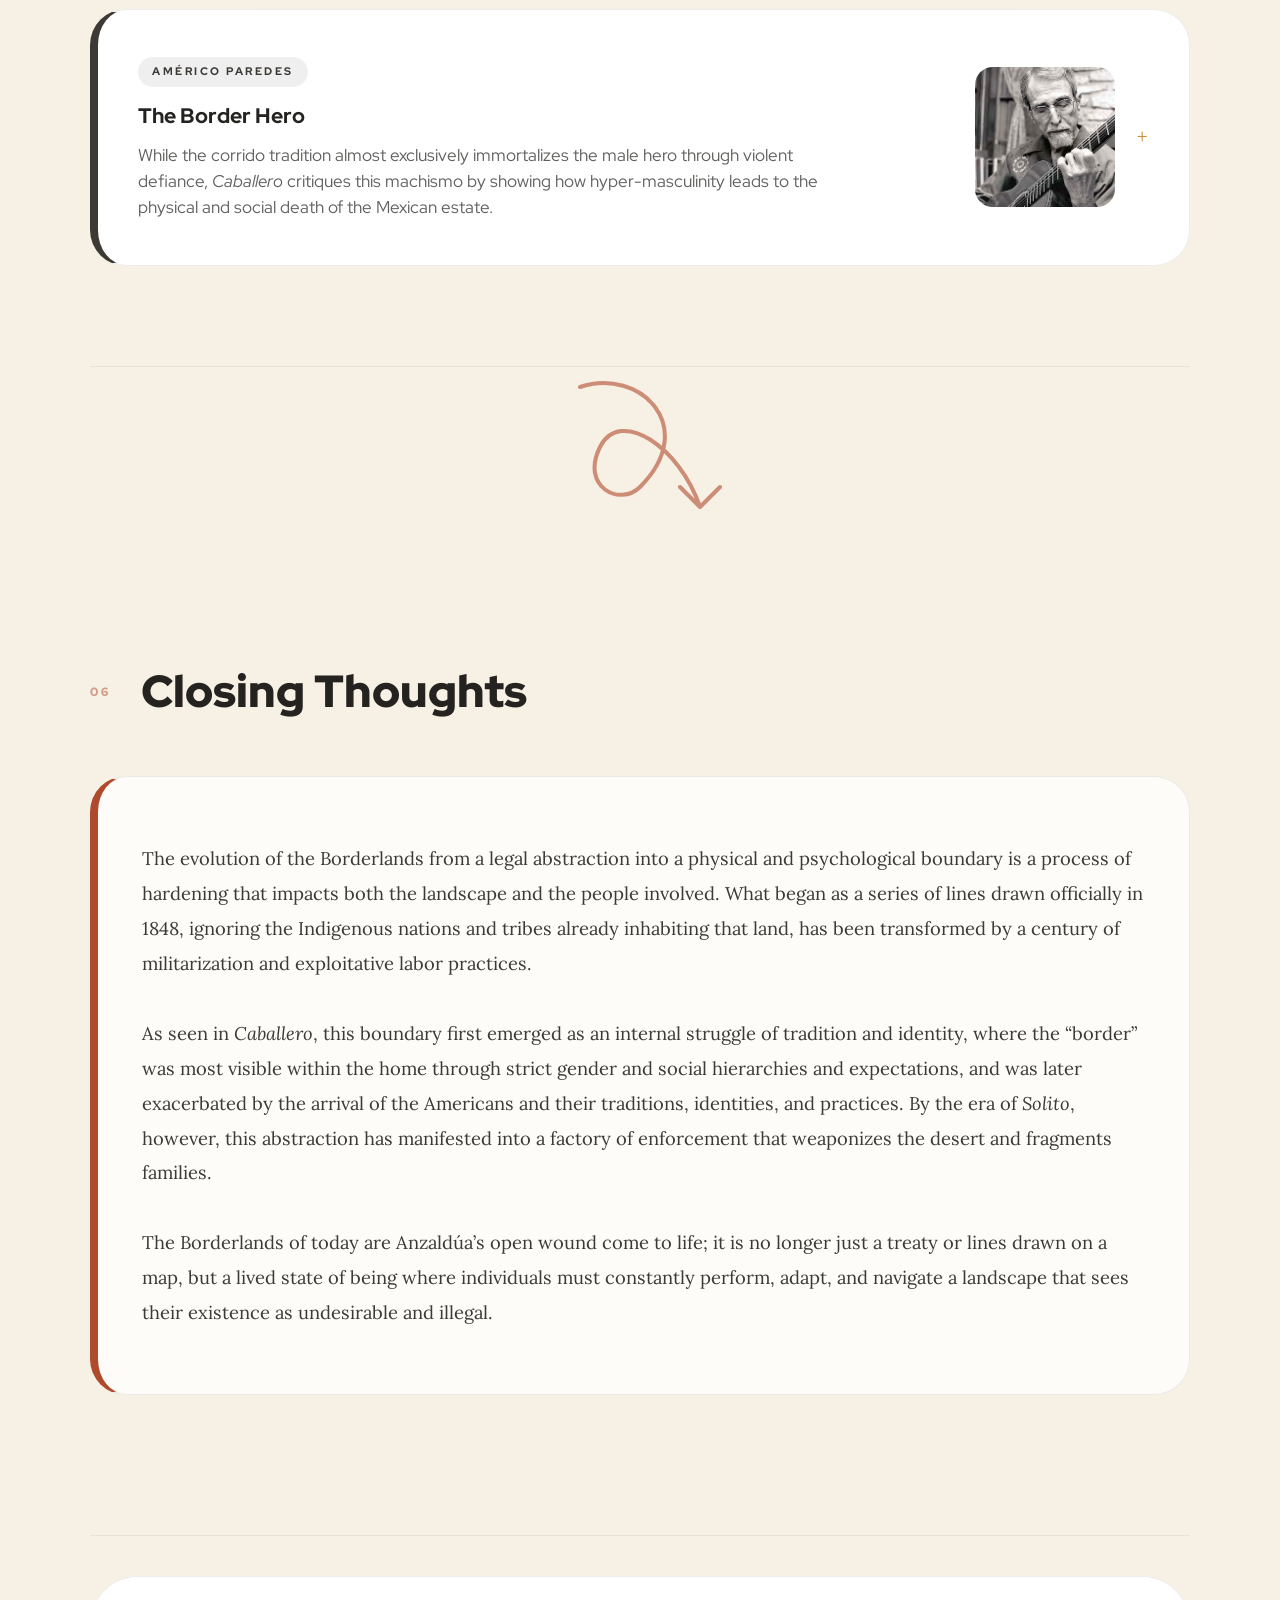
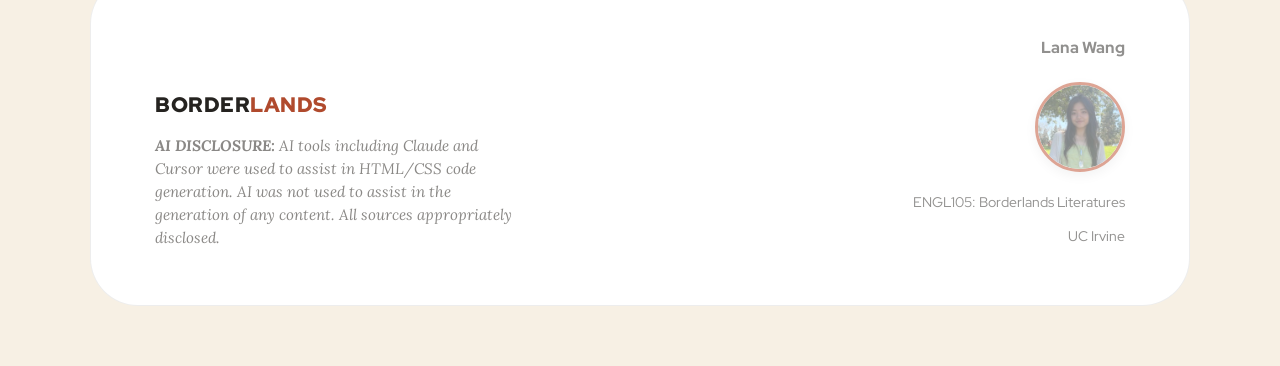
==== commit 7ea8d0e7: "Add files via upload" ====
--- a/index.html
+++ b/index.html
@@ -1219,8 +1219,31 @@
         sunBtn.style.transform = 'rotate(0deg) scale(1)';
     }
     
+    document.addEventListener("DOMContentLoaded", function() {
+        const isSmallScreen = window.innerWidth <= 1024;
+        const isTouchDevice = ('ontouchstart' in window) || (navigator.maxTouchPoints > 0);
+
+        // If both conditions are met, show the warning
+        if (isSmallScreen && isTouchDevice) {
+            document.getElementById('mobile-warning').style.display = 'flex';
+        }
+    });
+
+    function closeWarning() {
+        document.getElementById('mobile-warning').style.display = 'none';
+    }
+
     </script>
 
+    
+    <div id="mobile-warning" class="mobile-warning-overlay">
+        <div class="warning-content">
+            <div class="warning-icon">🌵</div>
+            <h3>Desert View Optimized</h3>
+            <p>This digital borderland was designed with intricate details intended for larger screens. For the best experience, please view on a <strong>laptop or desktop</strong>.</p>
+            <button onclick="closeWarning()" class="close-warning-btn">Enter Anyway</button>
+        </div>
+    </div>
     
 </body>
 </html>
--- a/style.css
+++ b/style.css
@@ -1637,4 +1637,138 @@
 [data-theme="dark"] .footer-avatar {
     border-color: var(--gold) !important;
     filter: brightness(1.2) contrast(1.1) !important;
+}
+
+/* TABLET/MOBILE ADJUSTMENTS */
+@media (max-width: 820px) {
+    .cactus-home-wrapper {
+        width: 140px;
+        left: -10px; /* Scoot it left to make room for text */
+        margin-bottom: 15px;
+        opacity: 0.8; /* Make it subtler so it doesn't distract from the question */
+    }
+}
+
+@media (max-width: 480px) {
+    .cactus-home-wrapper {
+        /* On very small phones, it's often better to hide decorative 
+           elements that overlap the main reading text */
+        display: none; 
+    }
+}
+
+.cactus-base-img {
+    width: 100%;
+    height: auto;
+    display: block;
+    mix-blend-mode: multiply; 
+}
+
+/* --- RESPONSIVE GLASS NAV --- */
+
+.glass-nav {
+    display: flex;
+    justify-content: space-between;
+    align-items: center;
+    background: rgba(247, 240, 228, 0.88);
+    backdrop-filter: blur(20px);
+    -webkit-backdrop-filter: blur(20px);
+    padding: 12px 32px;
+    margin: 20px auto;
+    width: 90%; /* Slightly wider on mobile */
+    max-width: 960px;
+    border-radius: 100px;
+    border: 1px solid rgba(255, 255, 255, 0.6);
+    position: sticky;
+    top: 20px;
+    z-index: 2000;
+}
+
+/* Mobile Nav Adjustments */
+@media (max-width: 768px) {
+    .glass-nav {
+        padding: 10px 18px;
+        width: 95%;
+    }
+    
+    .logo {
+        font-size: 0.95rem; /* Shorter logo text */
+    }
+
+    .nav-links {
+        gap: 12px; /* Tighten the space between links */
+    }
+
+    .nav-links a {
+        font-size: 0.75rem; /* Smaller text for links */
+    }
+
+    .pill-btn {
+        padding: 6px 14px; /* Smaller button */
+    }
+}
+
+/* Hide the spinning sun on mobile so it doesn't overlap the logo */
+@media (max-width: 1024px) {
+    .sun-container {
+        display: none; 
+    }
+}
+
+/* --- MOBILE WARNING POPUP --- */
+.mobile-warning-overlay {
+    display: none; /* Hidden by default; JS will show it */
+    position: fixed;
+    inset: 0;
+    background: rgba(37, 35, 32, 0.95); /* Dark semi-transparent */
+    z-index: 9999;
+    align-items: center;
+    justify-content: center;
+    padding: 20px;
+    backdrop-filter: blur(8px);
+}
+
+.warning-content {
+    background: var(--sand);
+    padding: 40px 30px;
+    border-radius: var(--radius-card);
+    text-align: center;
+    max-width: 400px;
+    border: 2px solid var(--terracotta);
+    box-shadow: 0 20px 50px rgba(0,0,0,0.3);
+}
+
+.warning-icon {
+    font-size: 3rem;
+    margin-bottom: 15px;
+}
+
+.warning-content h3 {
+    color: var(--terracotta);
+    font-family: 'Lora', serif;
+    margin-bottom: 15px;
+}
+
+.warning-content p {
+    font-size: 0.95rem;
+    line-height: 1.6;
+    margin-bottom: 25px;
+    color: var(--charcoal-mid);
+}
+
+.close-warning-btn {
+    background: var(--terracotta);
+    color: white;
+    border: none;
+    padding: 12px 30px;
+    border-radius: 50px;
+    font-weight: 800;
+    text-transform: uppercase;
+    letter-spacing: 1px;
+    cursor: pointer;
+    transition: transform 0.2s;
+}
+
+.close-warning-btn:hover {
+    transform: scale(1.05);
 }
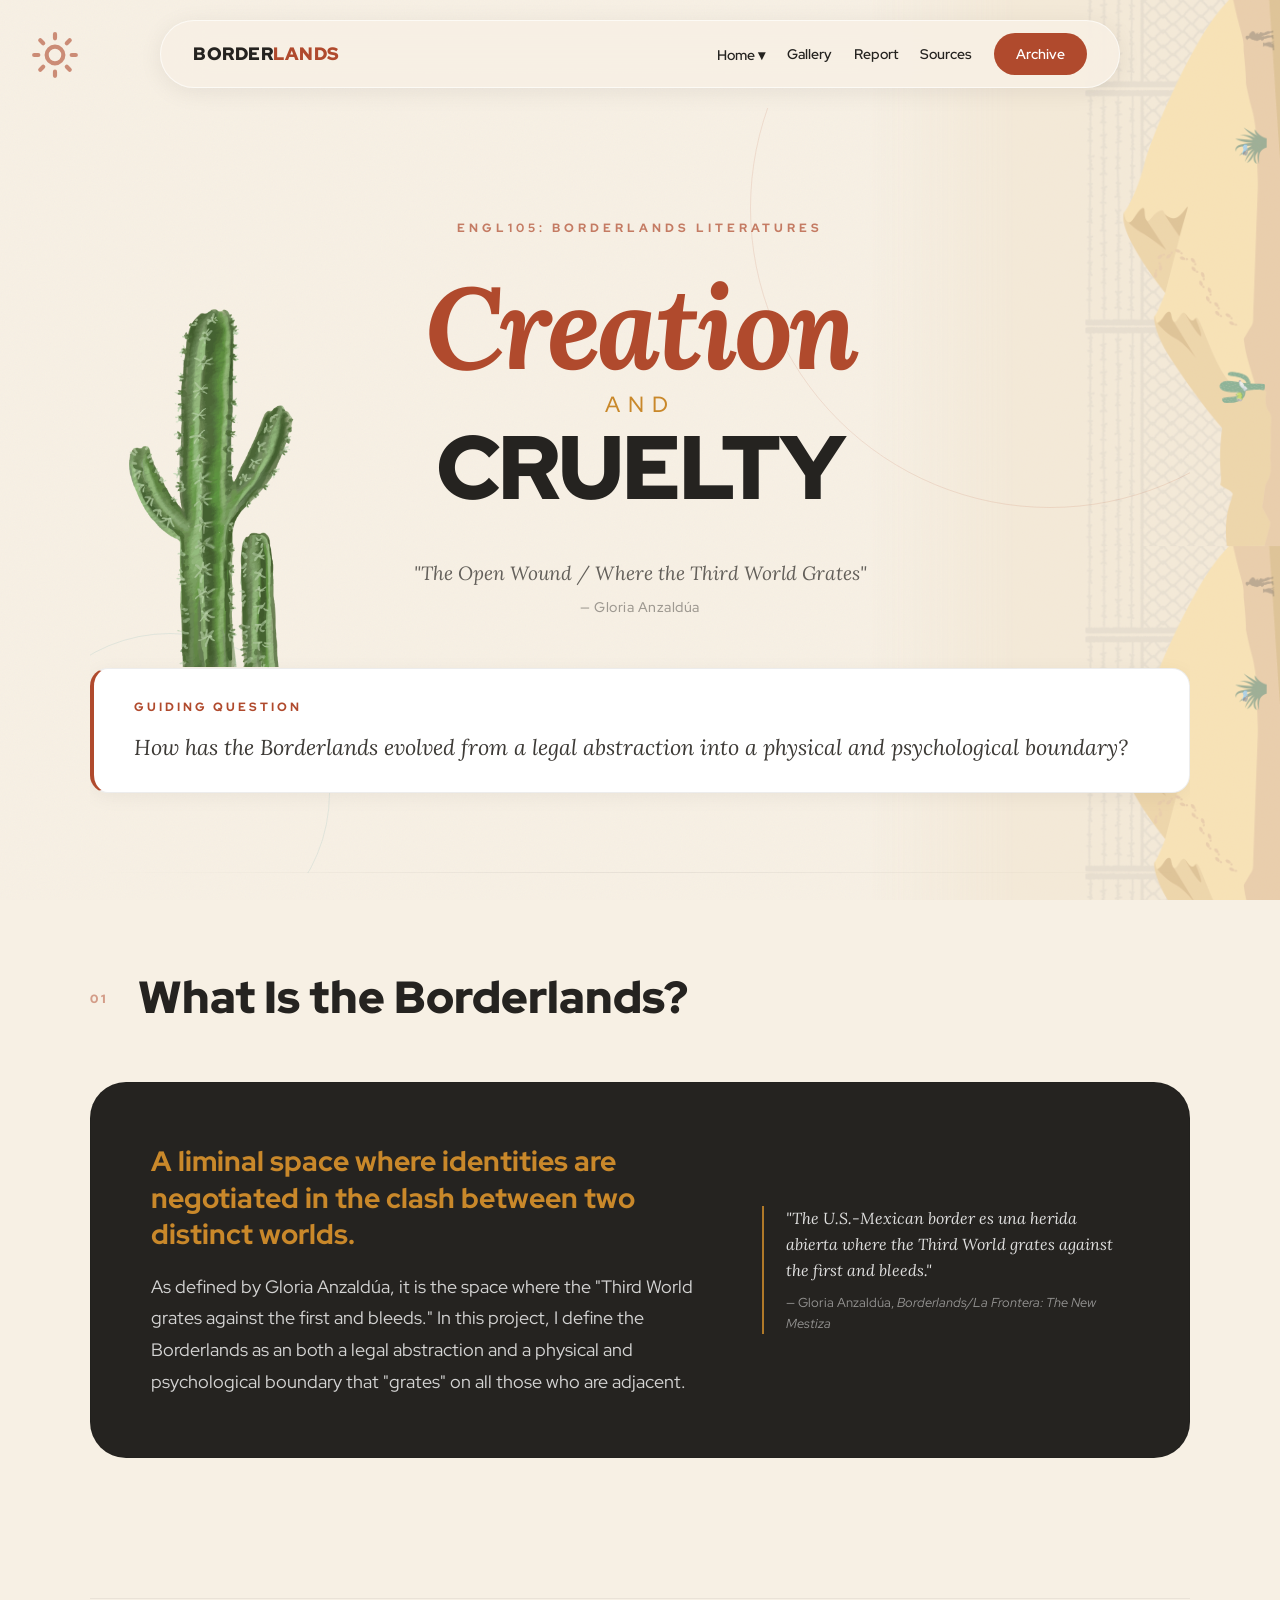
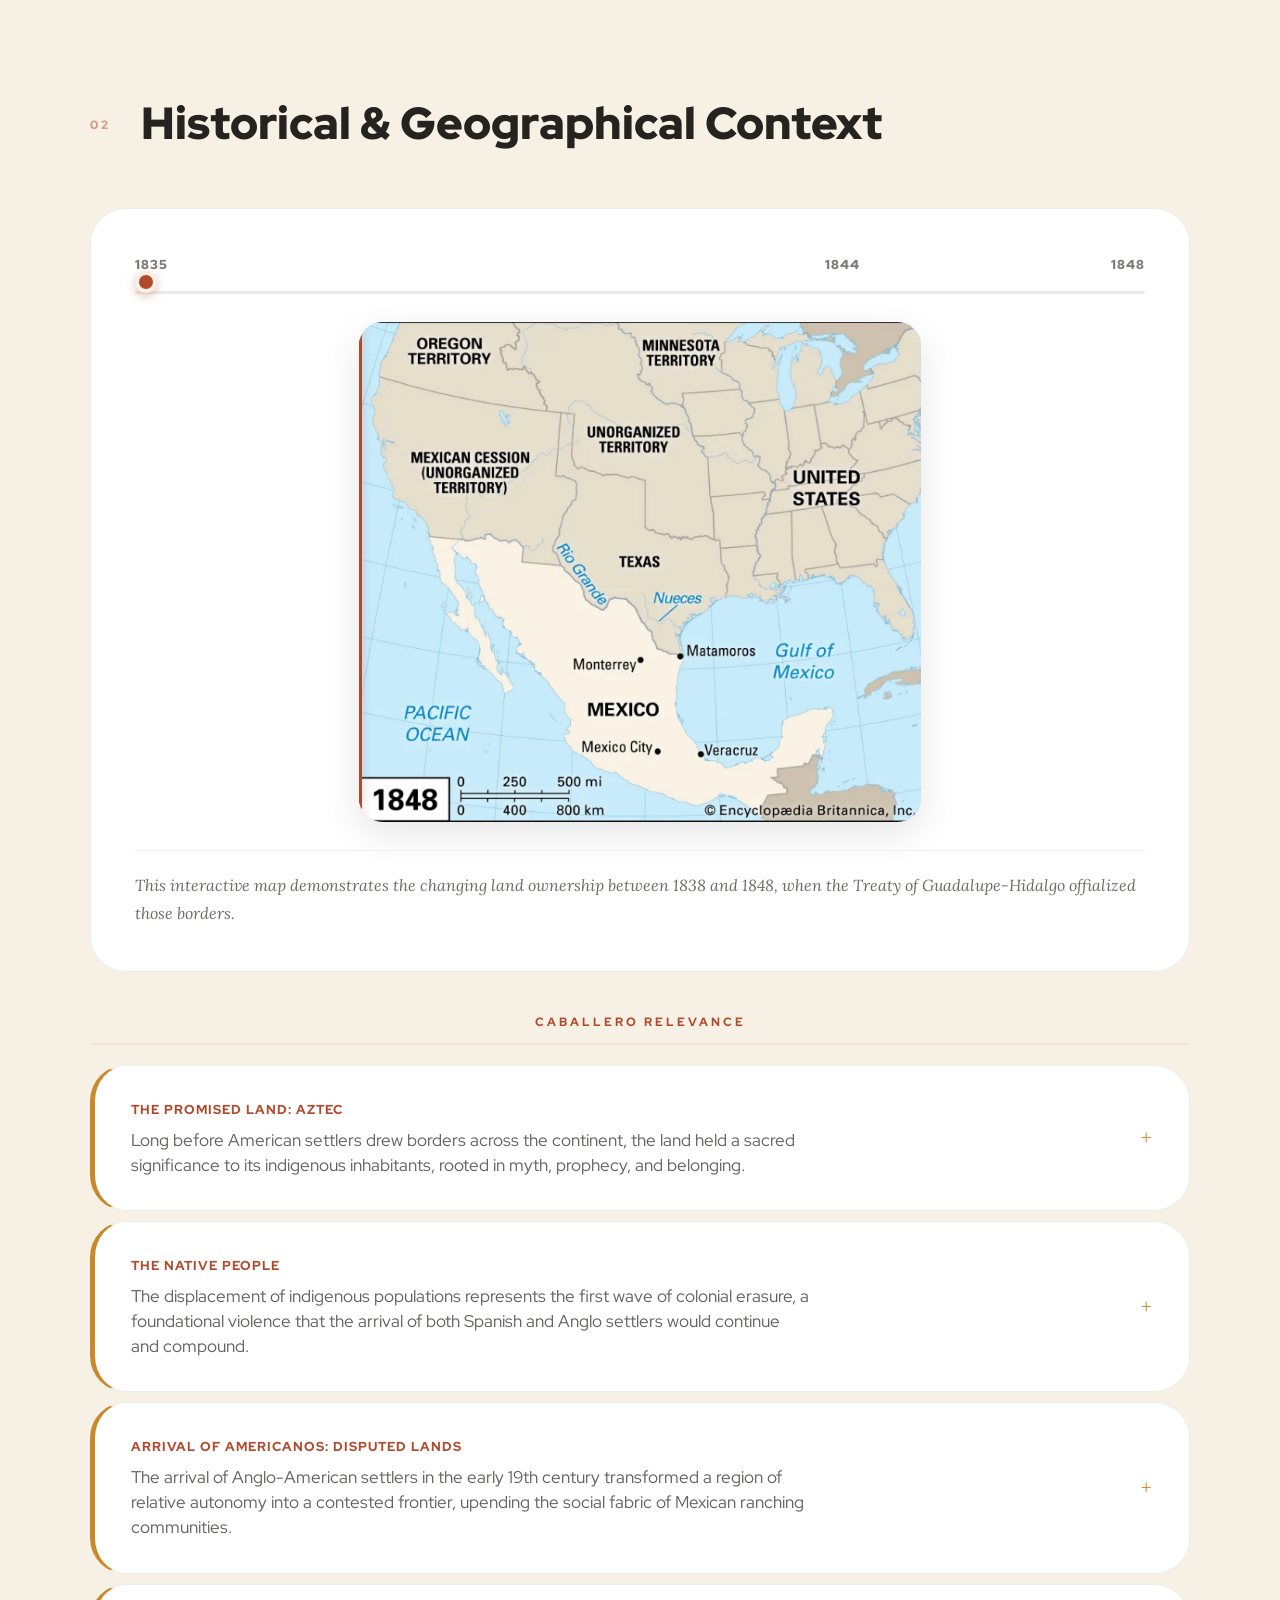
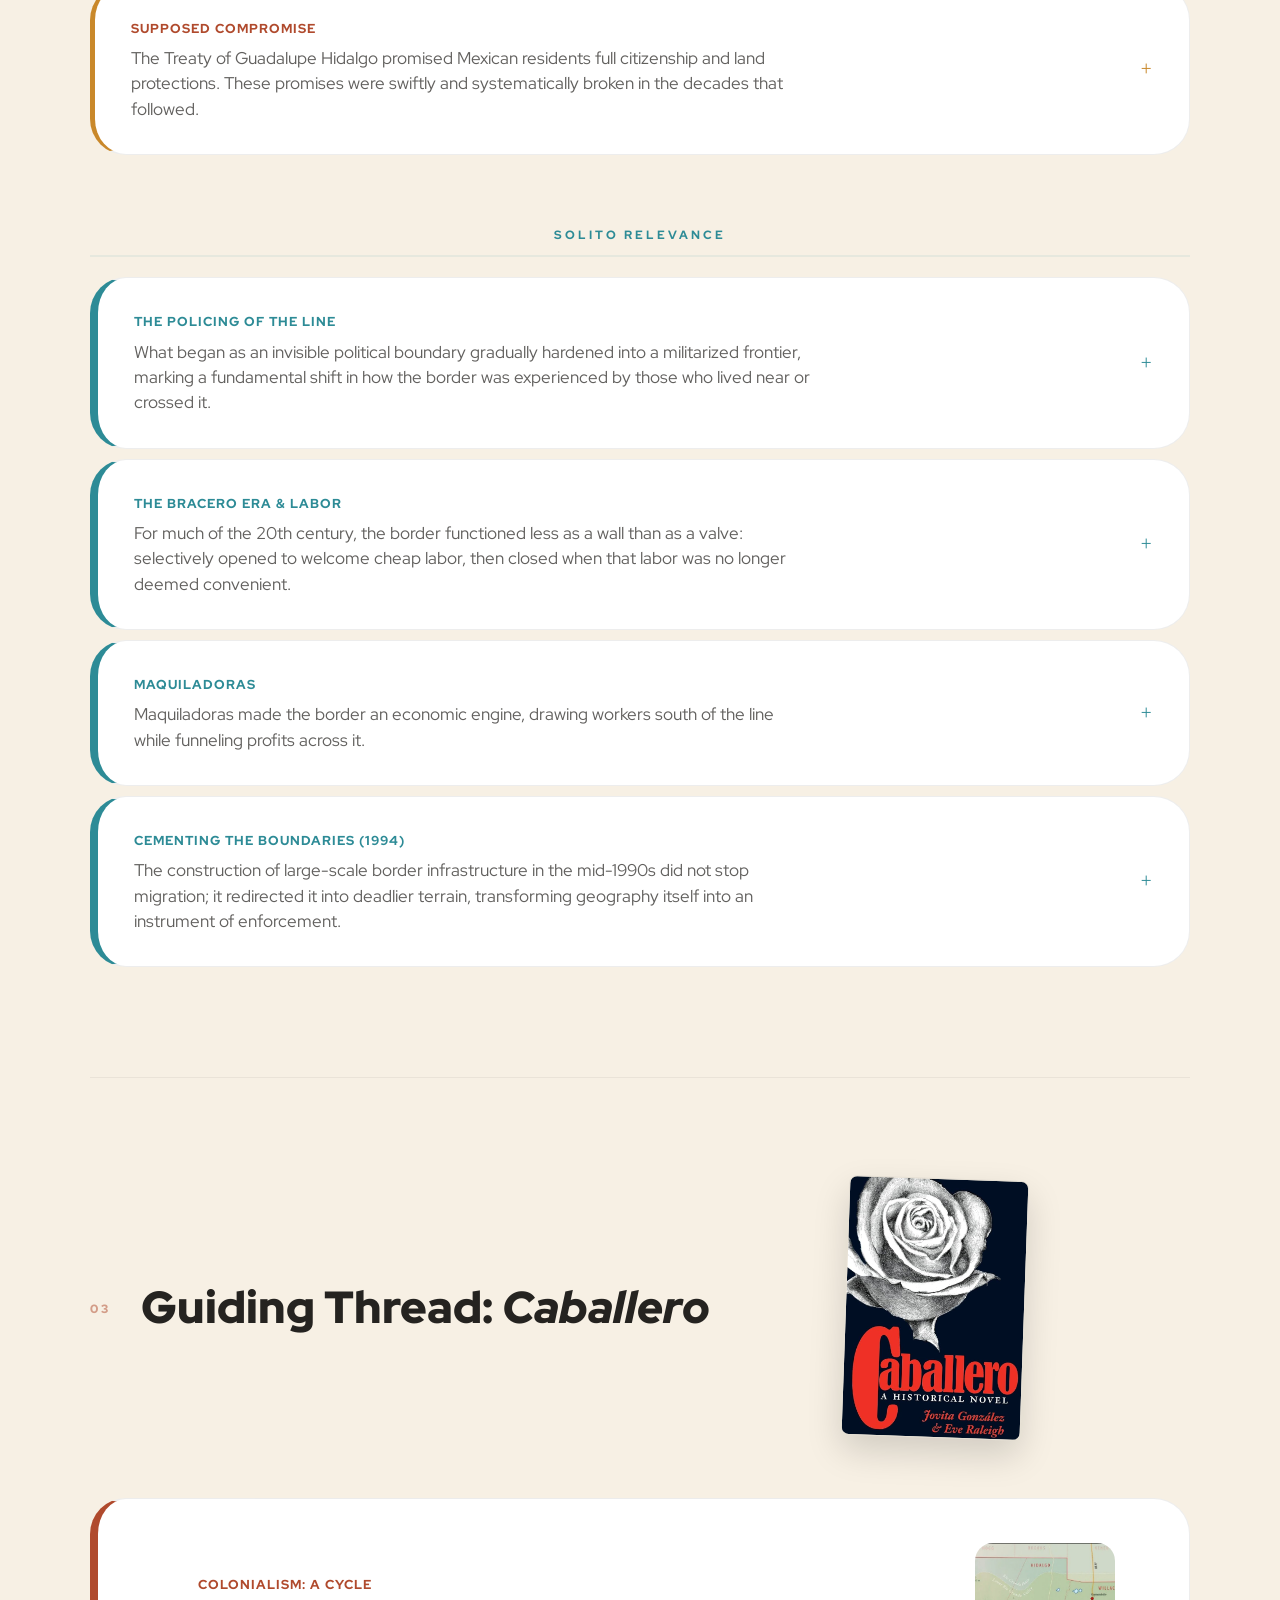
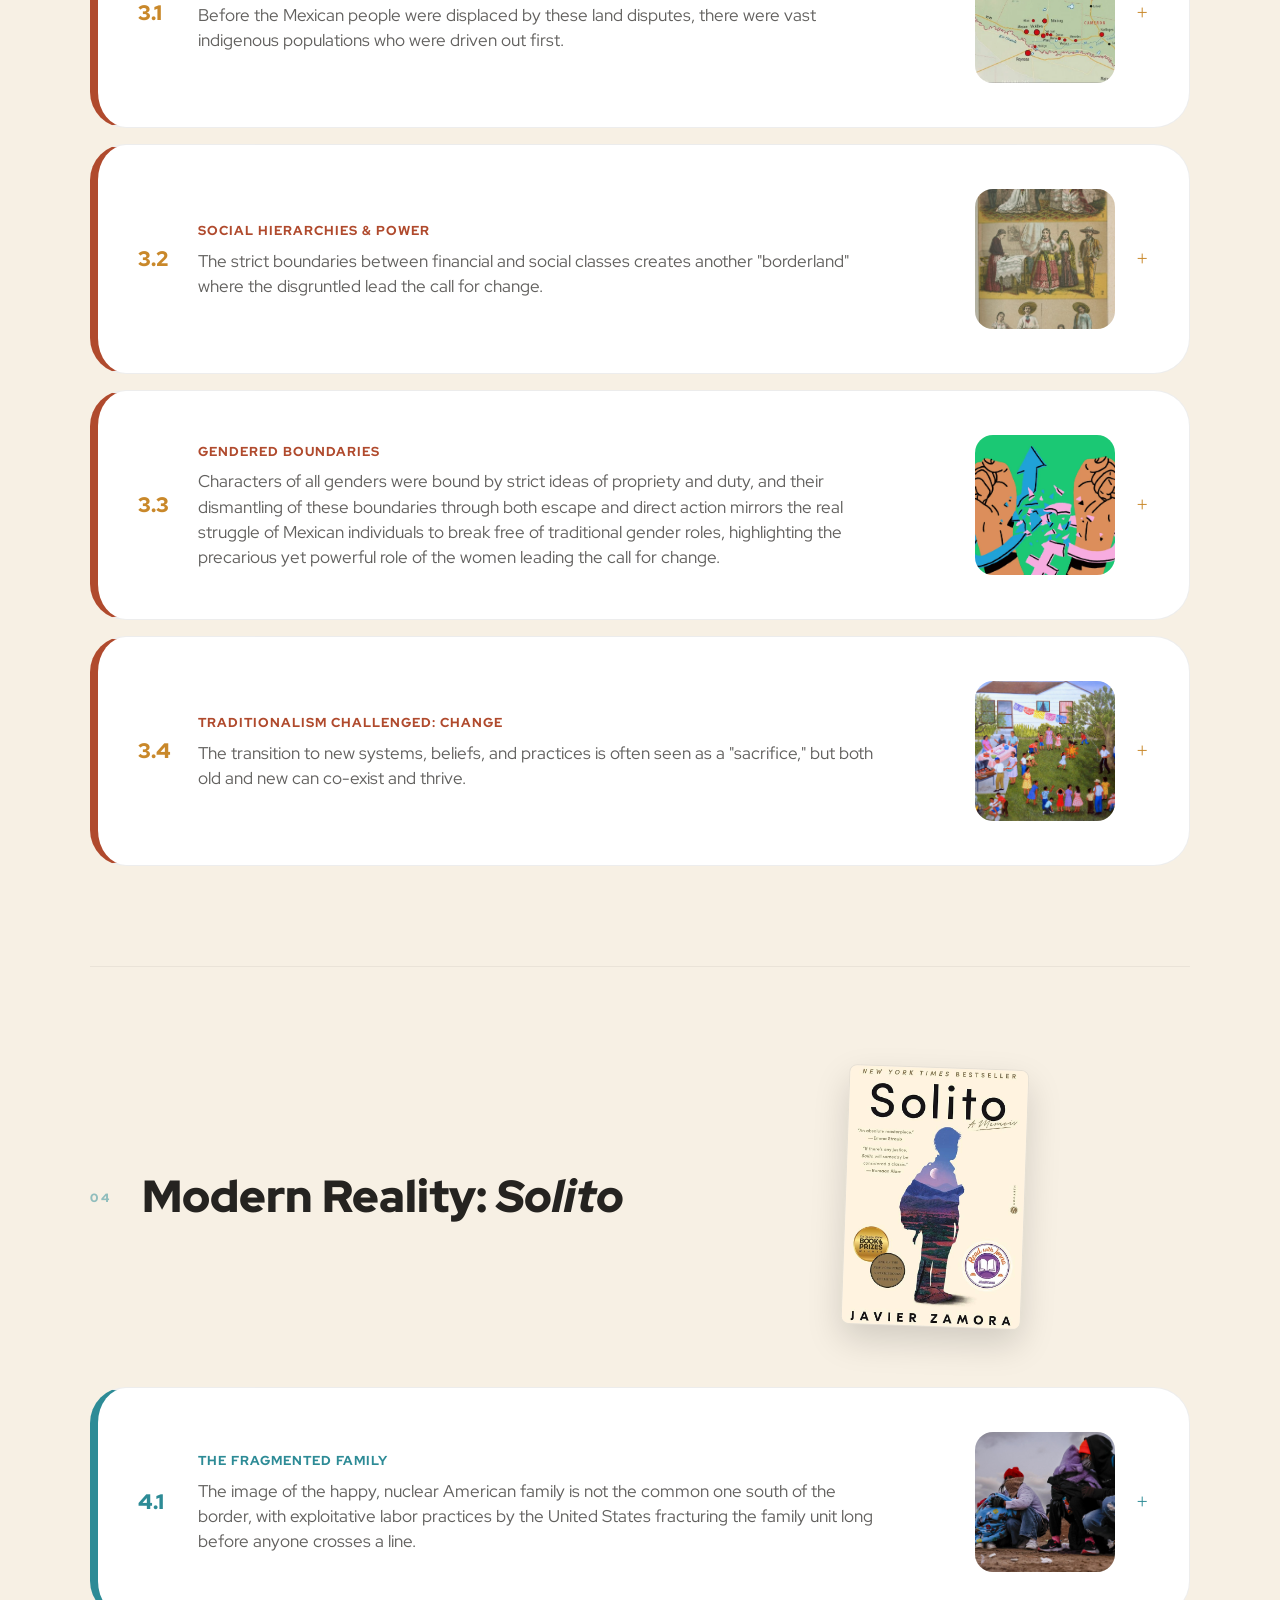
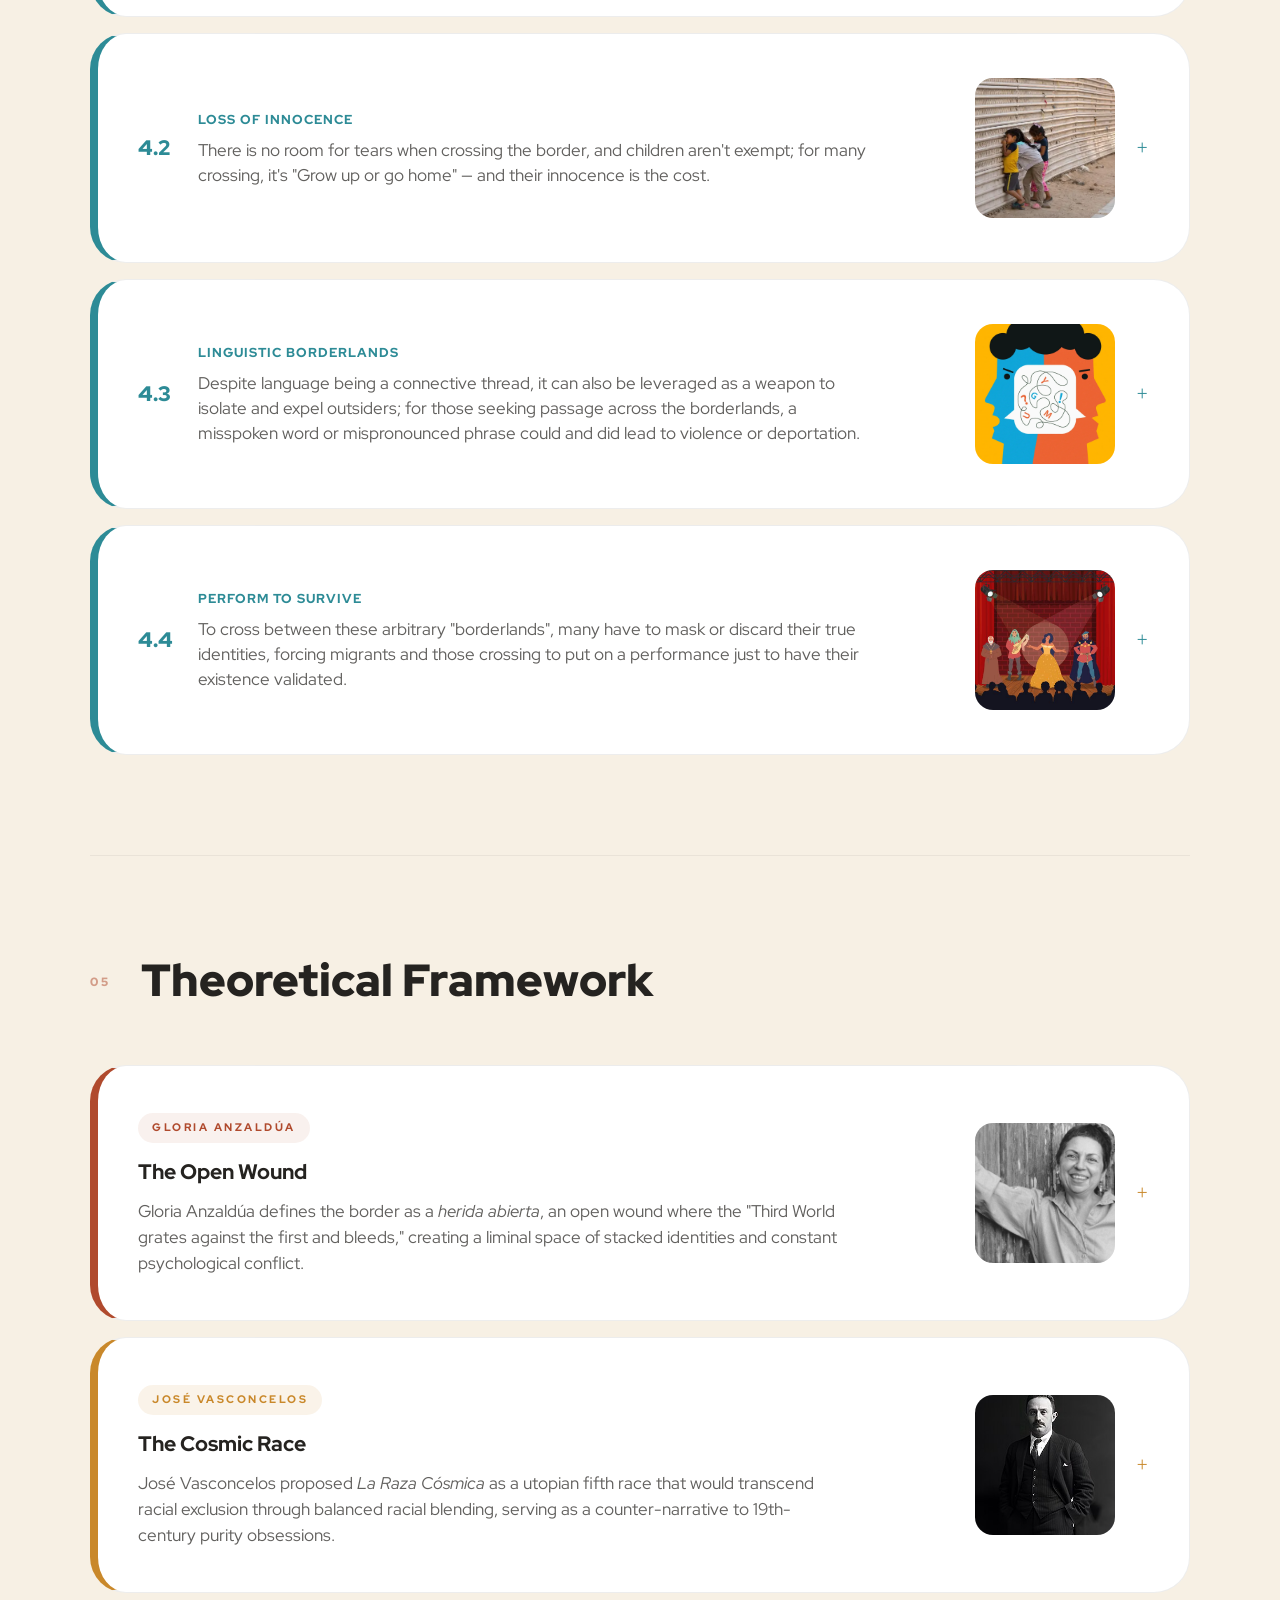
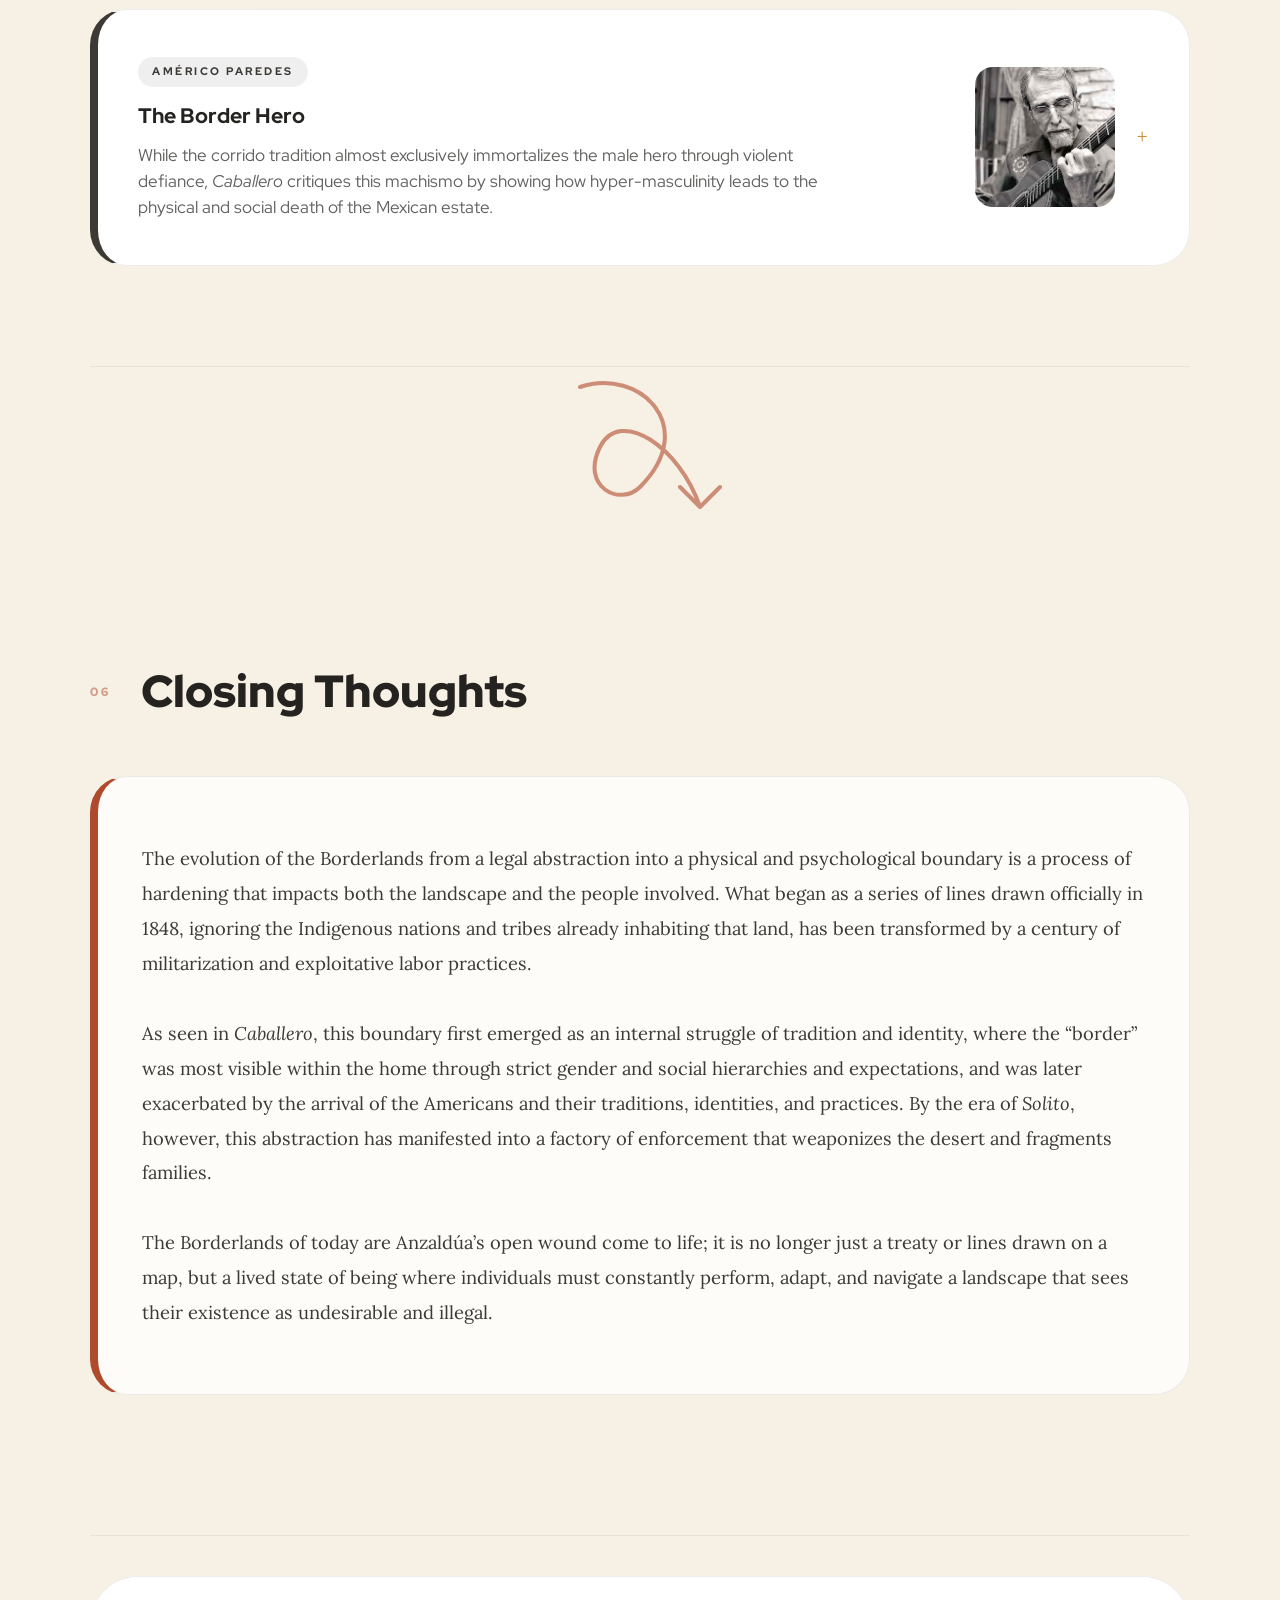
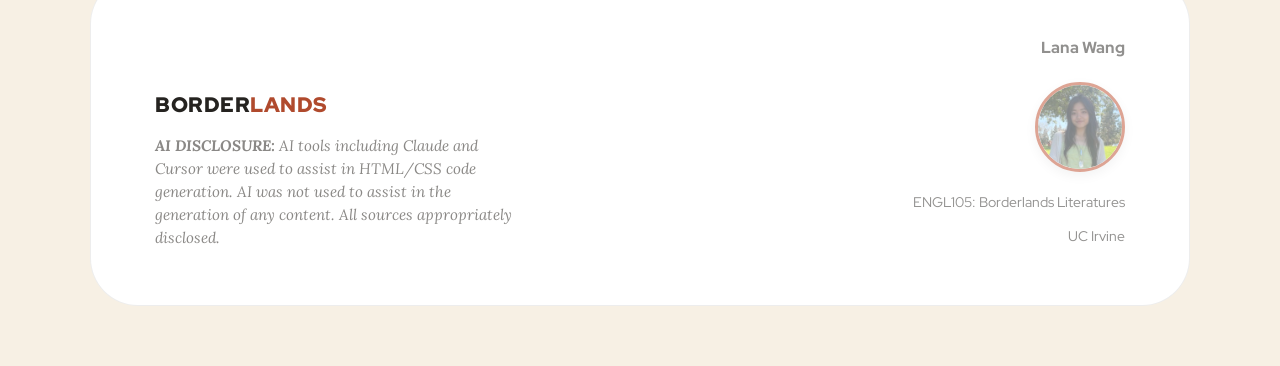
==== commit c28f51db: "Add files via upload" ====
--- a/index.html
+++ b/index.html
@@ -24,7 +24,7 @@
                 </div>
             </div>
             <!-- <a href="solidarities.html">Solidarities</a> -->
-            <a href="gallery.html">Cultural Gallery</a>
+            <a href="gallery.html">Gallery</a>
             <a href="report.html">Report</a>
             <a href="sources.html">Sources</a>
             <a href="#archive" class="pill-btn">Archive</a>
--- a/style.css
+++ b/style.css
@@ -1771,4 +1771,31 @@
 
 .close-warning-btn:hover {
     transform: scale(1.05);
+}
+
+/* --- DROP-DOWN FIX --- */
+
+/* Keep the desktop hover working as usual */
+@media (padding-left: 0.1px) { /* Simple way to target desktop mouse users */
+    .dropdown:hover .dropdown-content {
+        visibility: visible;
+        opacity: 1;
+        transform: translateX(-50%) translateY(0);
+    }
+}
+
+/* The 'Active' state for Mobile/Touch */
+.dropdown.is-active .dropdown-content {
+    visibility: visible;
+    opacity: 1;
+    transform: translateX(-50%) translateY(0);
+    pointer-events: auto;
+}
+
+/* Ensure the dropdown-content is hidden and doesn't block clicks when closed */
+.dropdown-content {
+    visibility: hidden;
+    opacity: 0;
+    pointer-events: none; /* Crucial: prevents ghost-clicks on invisible links */
+    /* ... keep your existing transition and styling ... */
 }
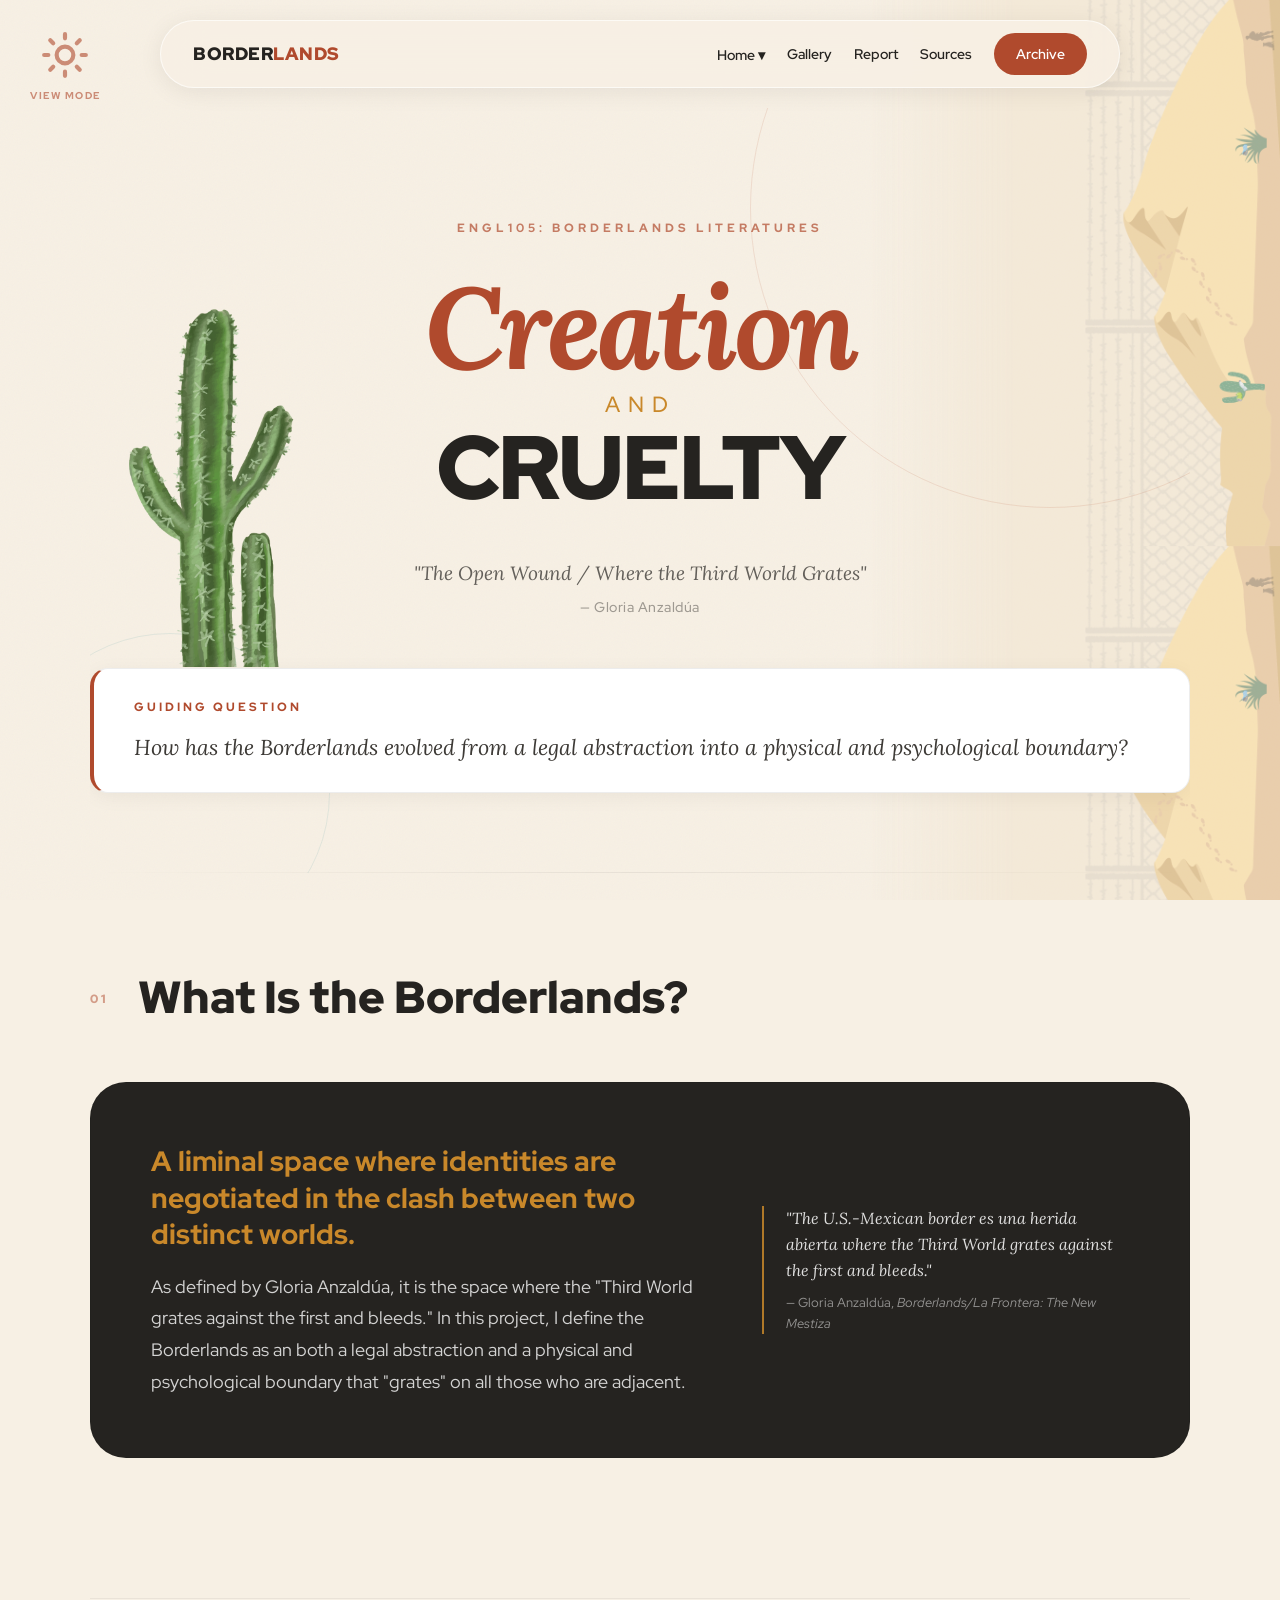
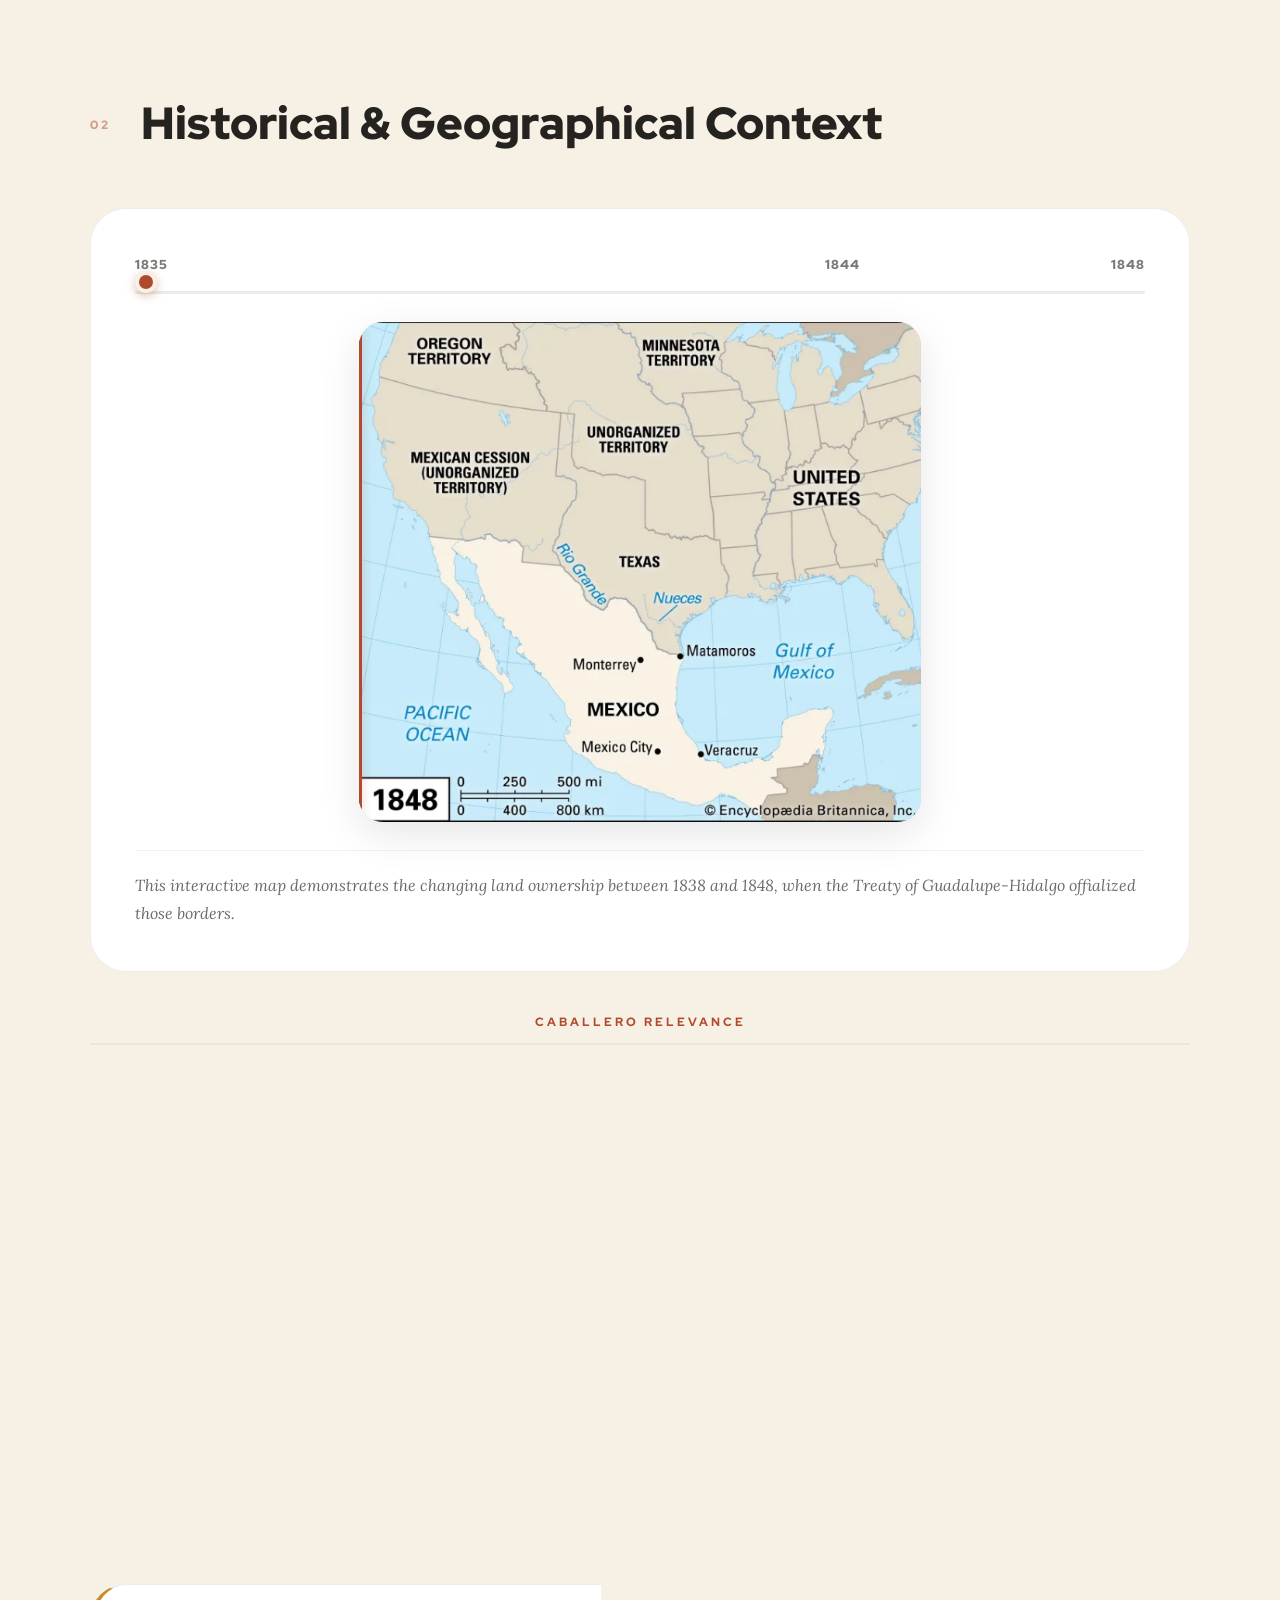
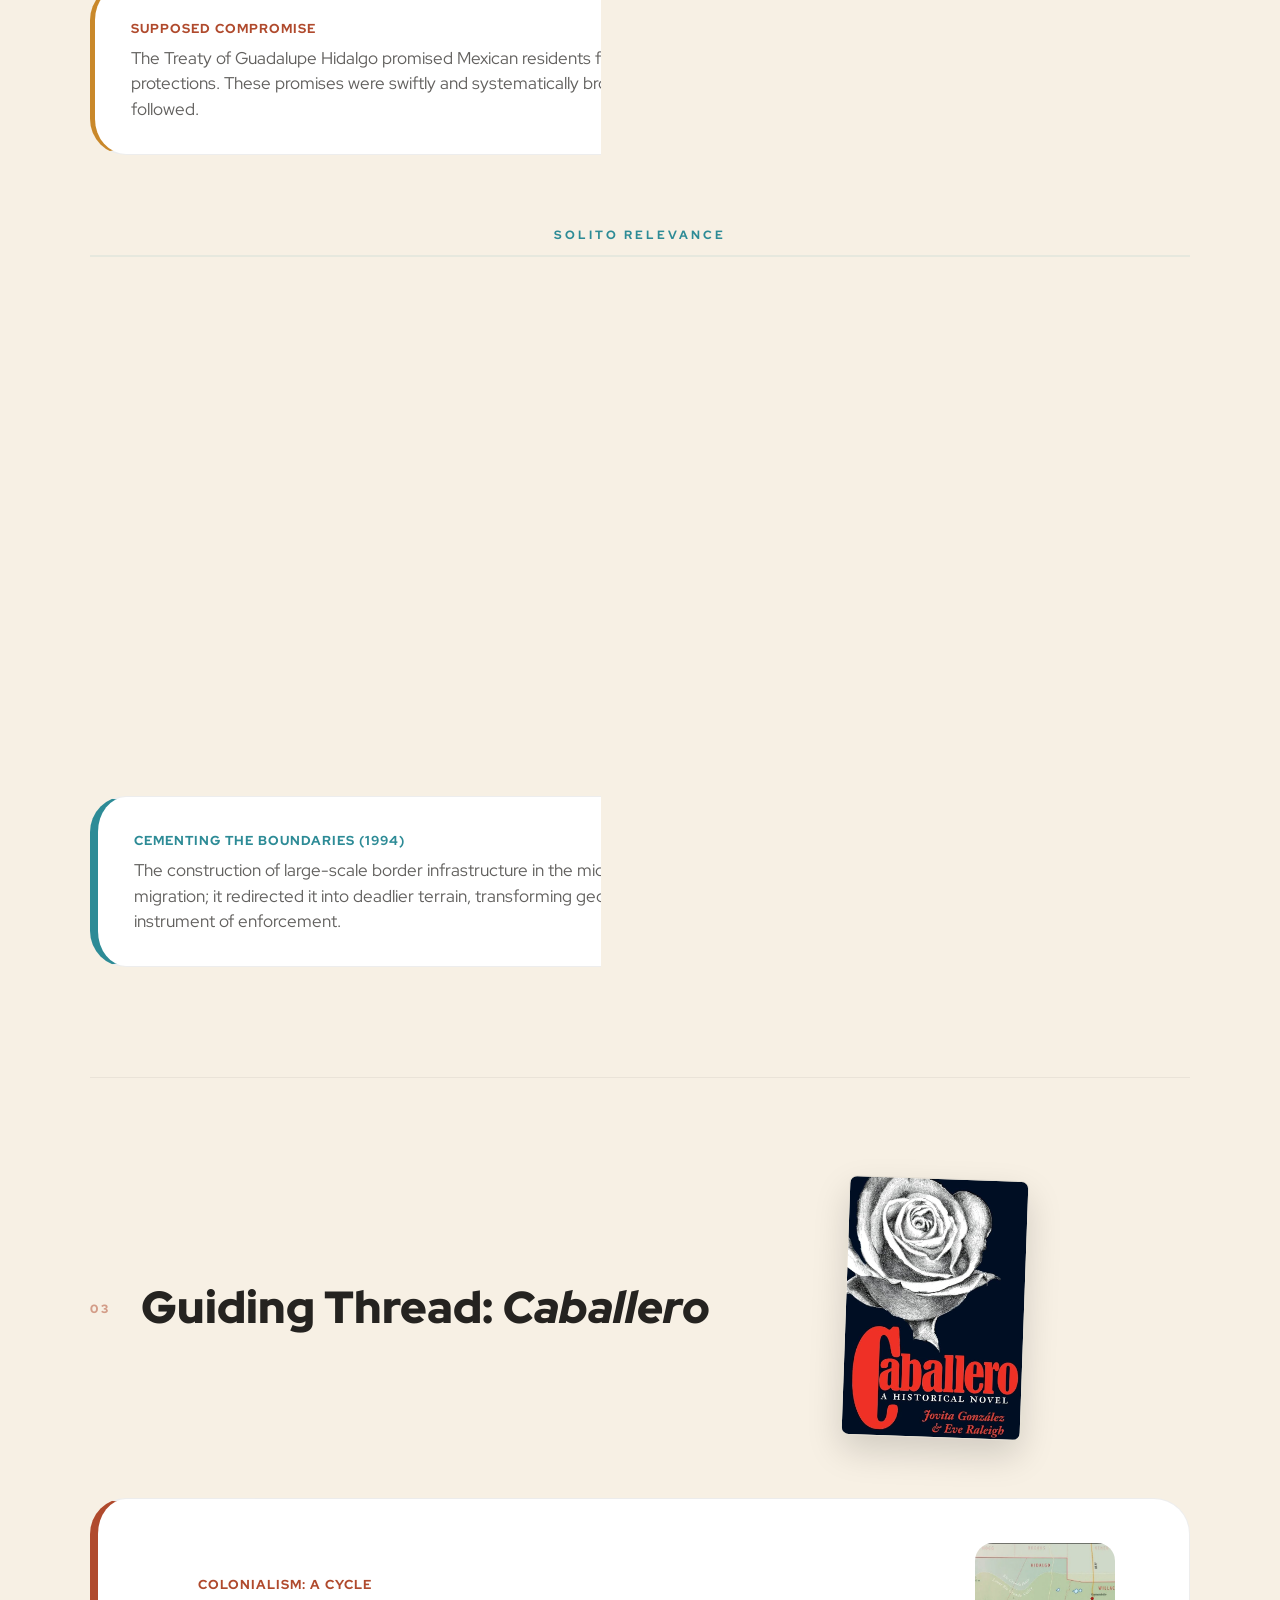
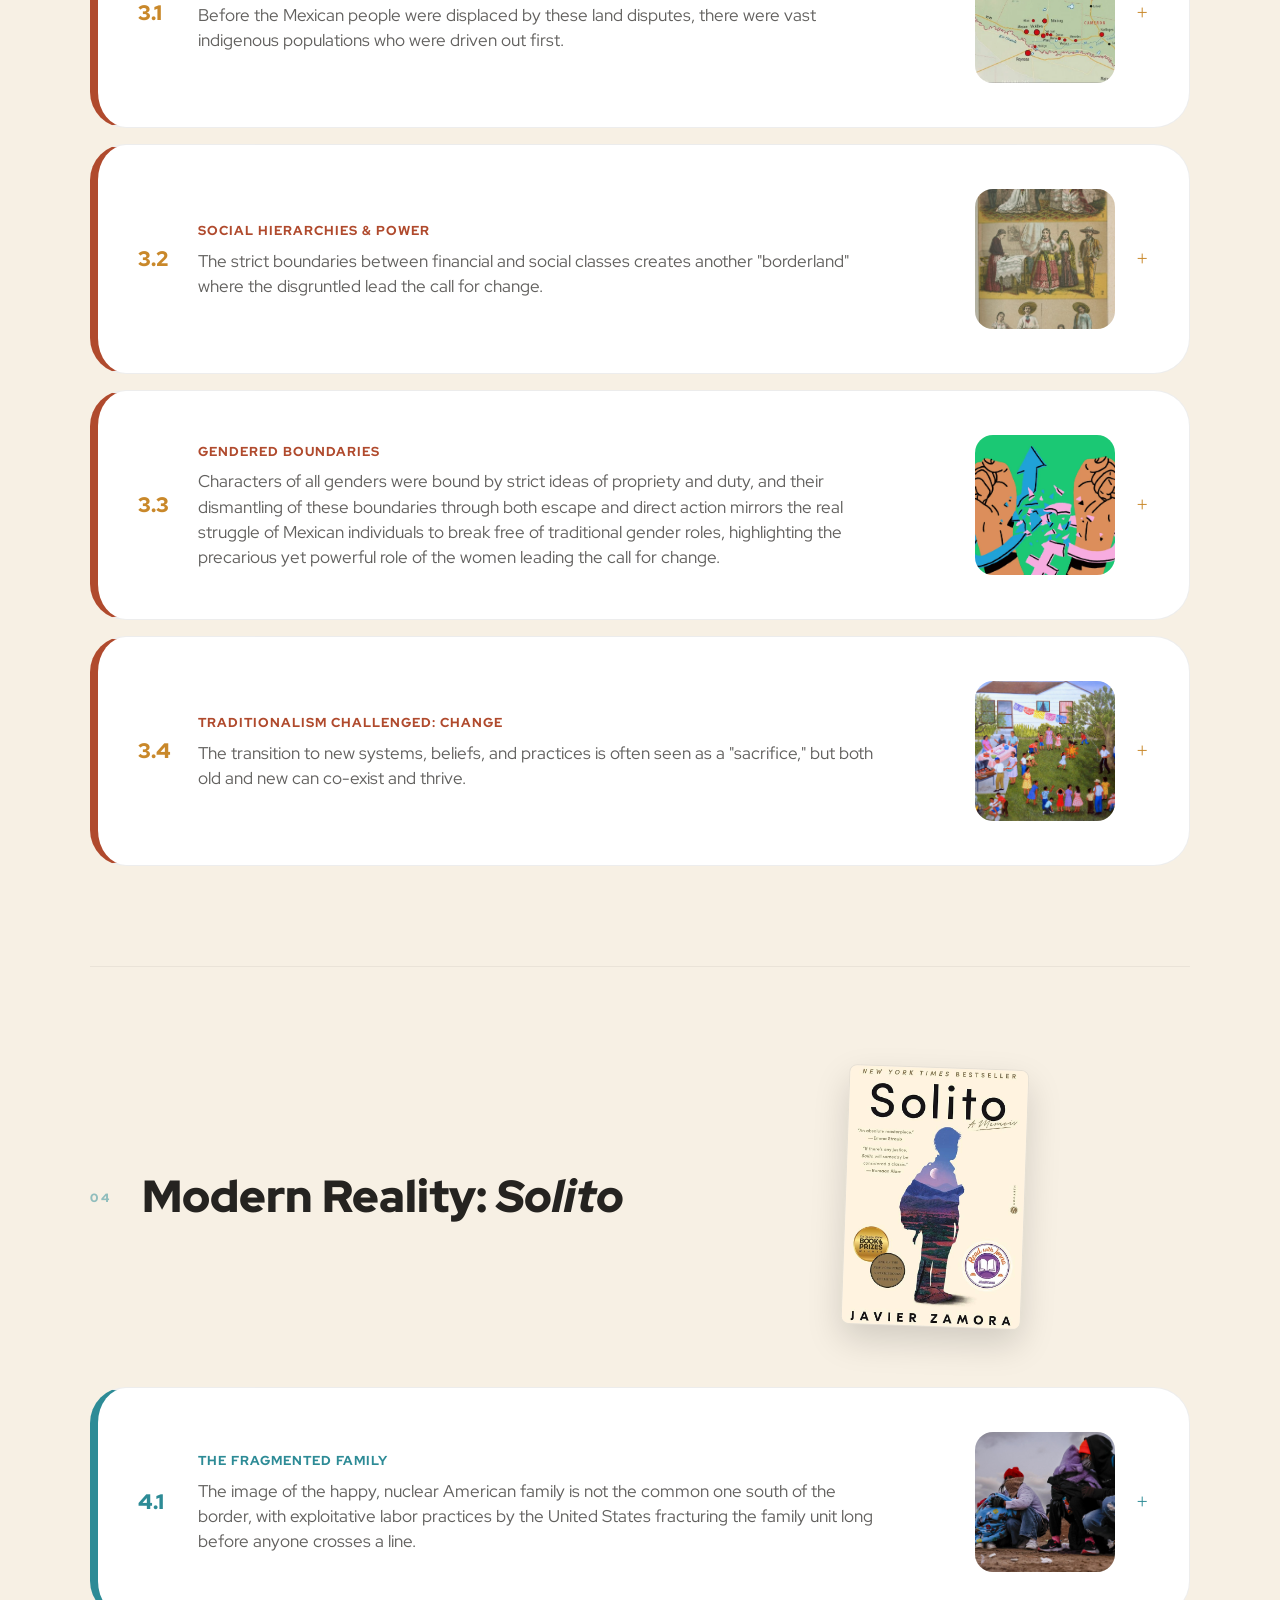
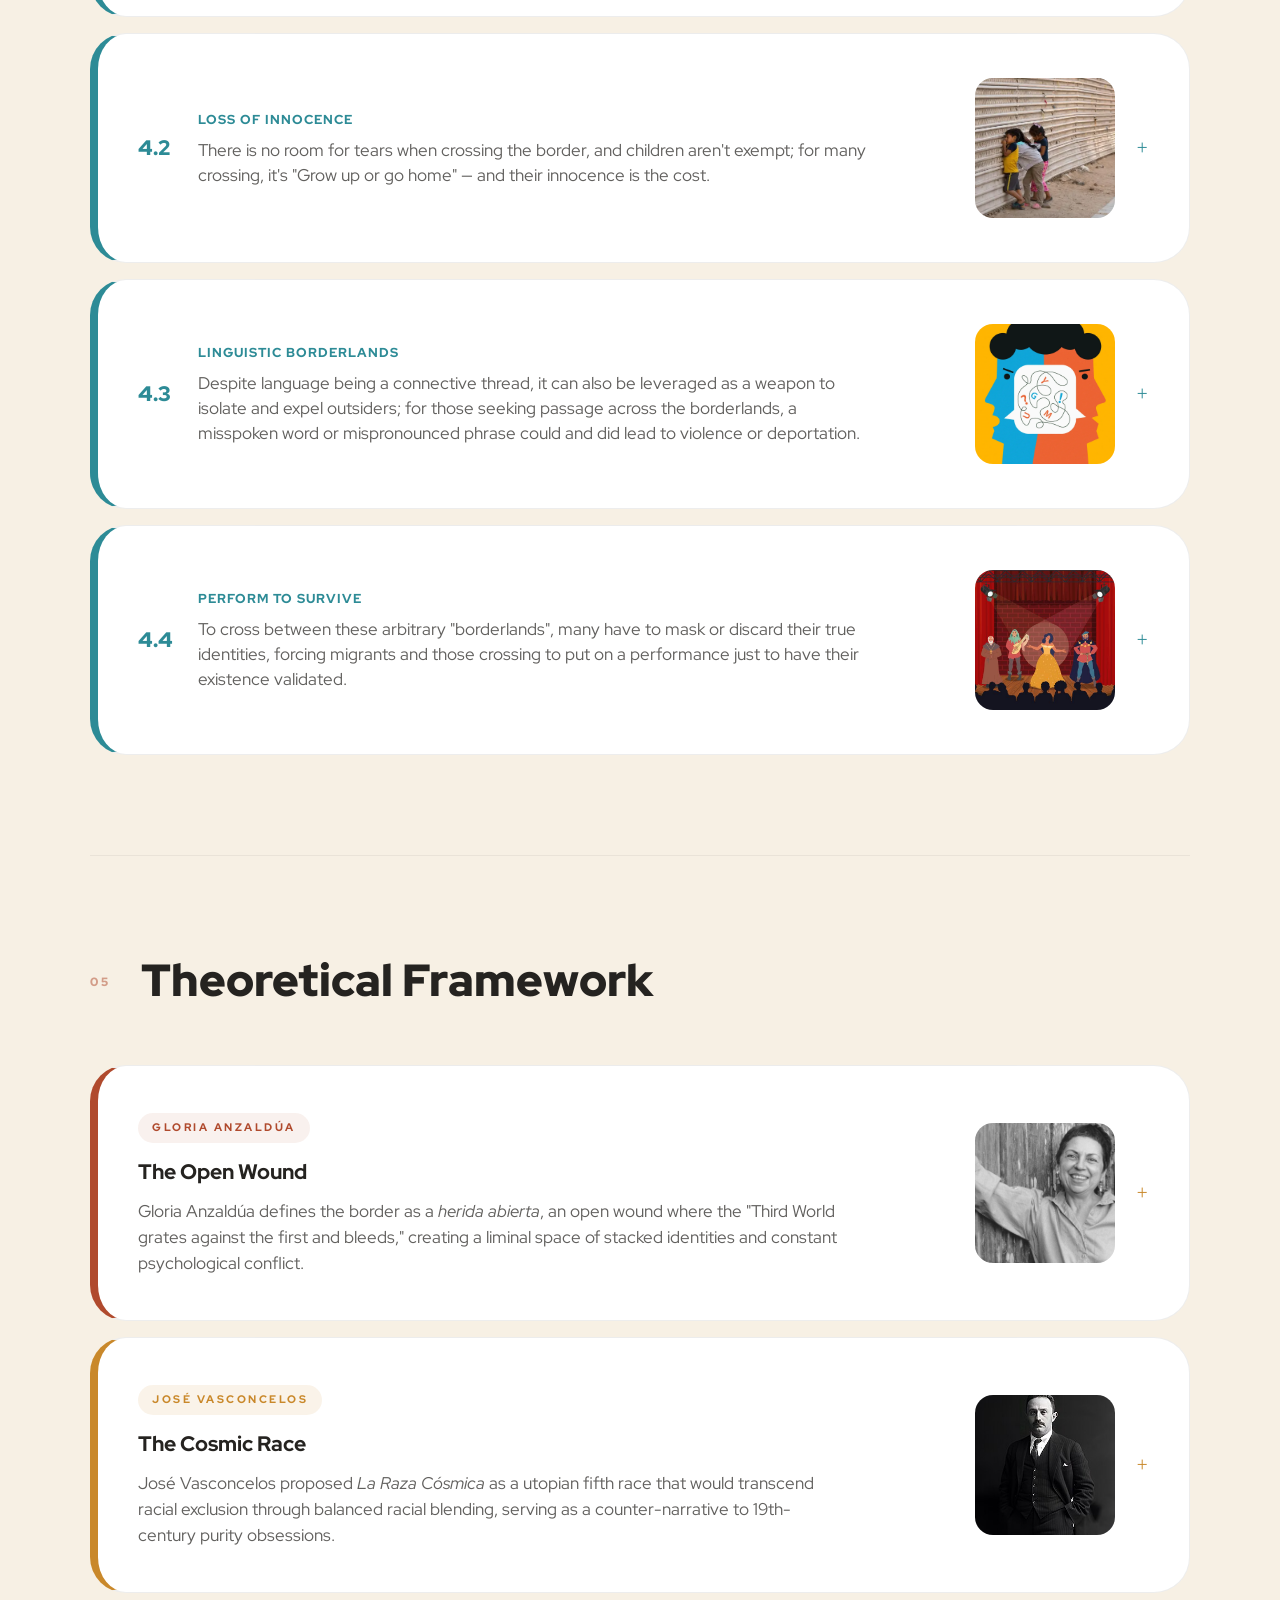
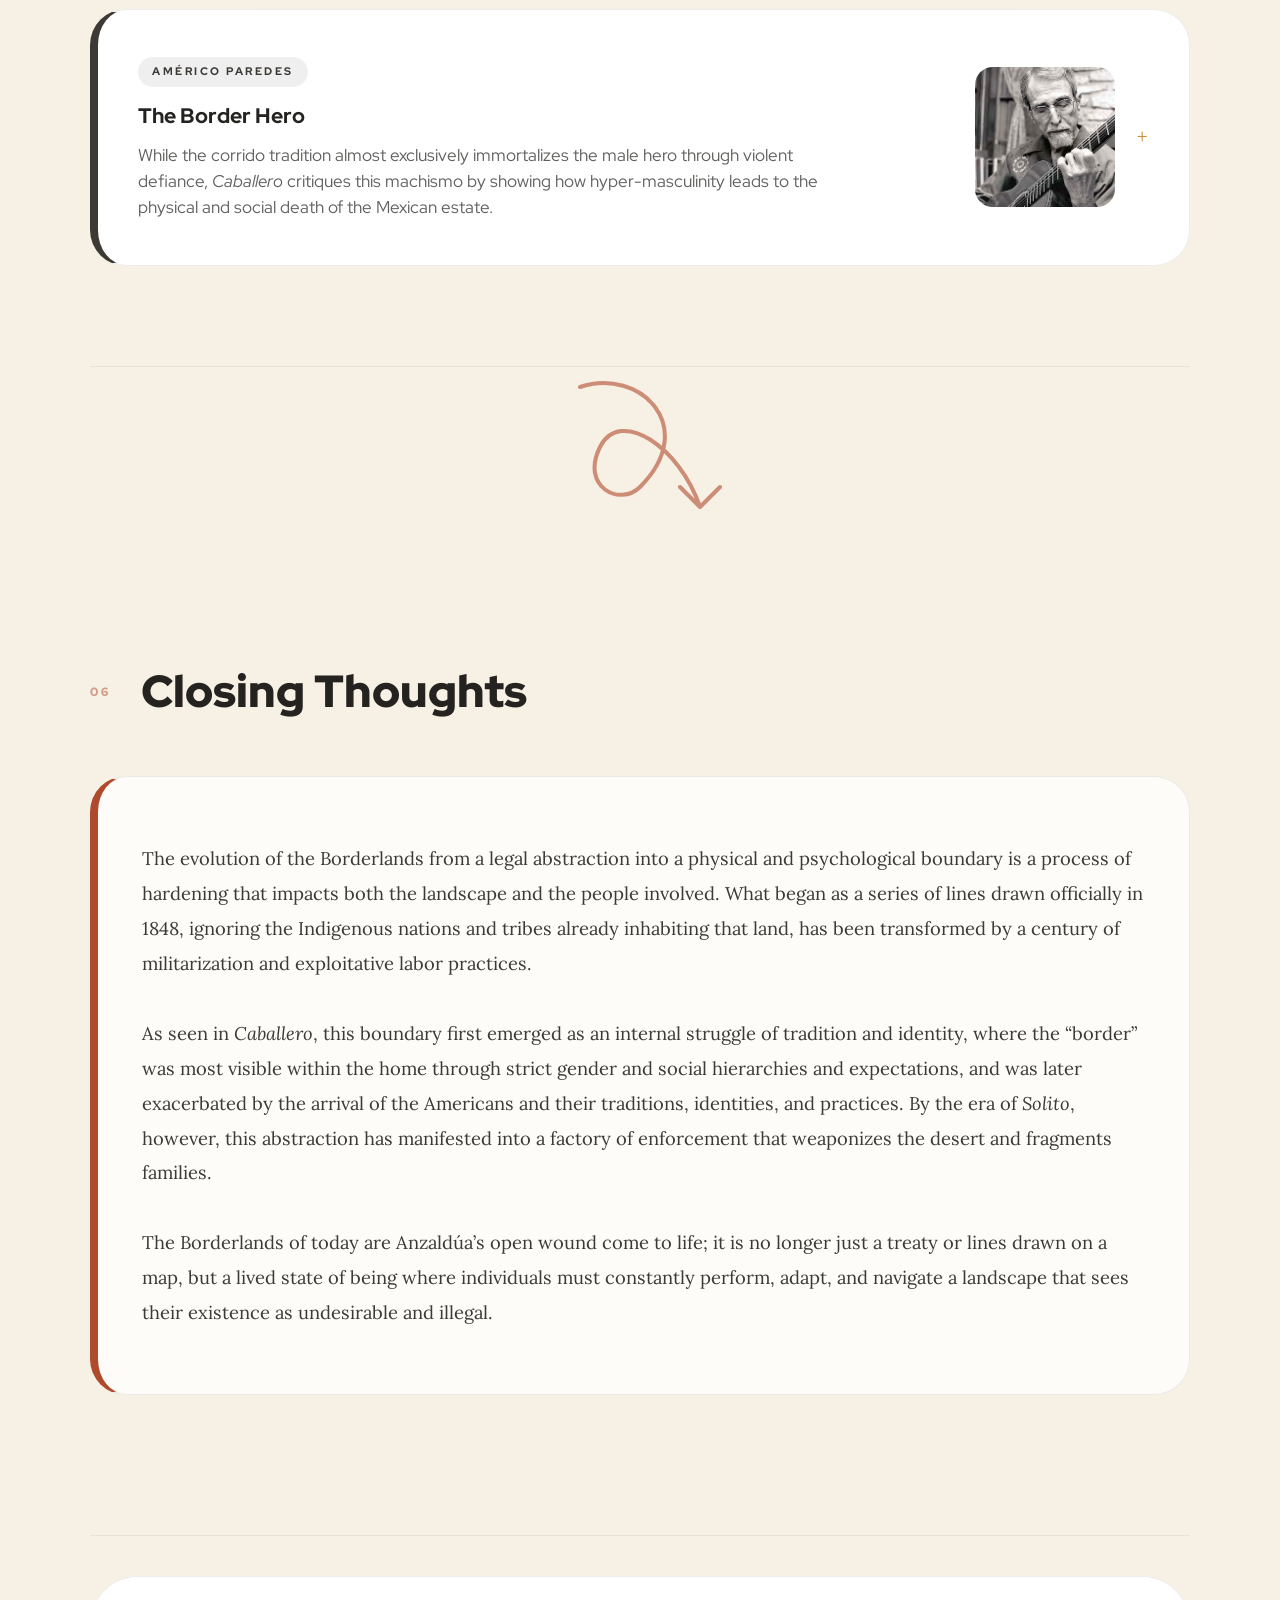
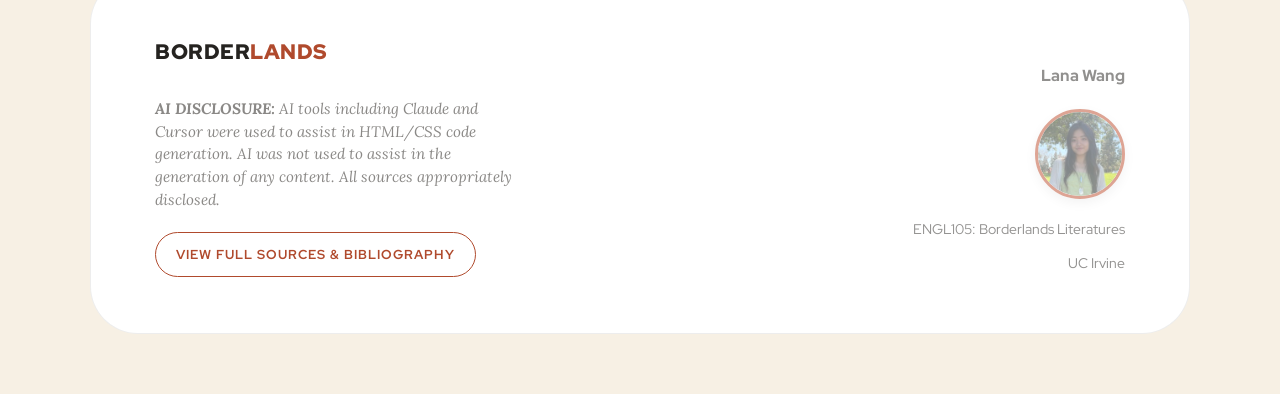
==== commit e204ea78: "Add files via upload" ====
--- a/index.html
+++ b/index.html
@@ -78,6 +78,7 @@
                     <circle cx="12" cy="12" r="4"/>
                     <path d="M12 2v2M12 20v2M4.93 4.93l1.41 1.41M17.66 17.66l1.41 1.41M2 12h2M20 12h2M6.34 17.66l-1.41 1.41M19.07 4.93l-1.41 1.41"/>
                 </svg>
+                <p>View Mode</p>
             </div>
             
 
@@ -986,6 +987,8 @@
                 <div class="logo footer-logo">Border<span>lands</span></div>
                 <p class="footer-sub"><strong>AI DISCLOSURE:</strong> AI tools including Claude and Cursor were used to assist in HTML/CSS code generation. AI was not used to assist in the generation of any content.
                 All sources appropriately disclosed.</p>
+                
+                <a href="sources.html" class="footer-sources-btn">View Full Sources & Bibliography</a>
             </div>
             <div class="footer-right">
                 <p class="footer-credit">Lana Wang</p>
--- a/style.css
+++ b/style.css
@@ -1798,4 +1798,87 @@
     opacity: 0;
     pointer-events: none; /* Crucial: prevents ghost-clicks on invisible links */
     /* ... keep your existing transition and styling ... */
+}
+
+/* --- FOOTER SOURCES BUTTON --- */
+
+.footer-left {
+    display: flex;
+    flex-direction: column;
+    align-items: flex-start;
+    gap: 15px; /* Spacing between logo, text, and button */
+}
+
+.footer-sources-btn {
+    display: inline-block;
+    padding: 10px 20px;
+    background: transparent;
+    color: var(--terracotta) !important;
+    border: 1.5px solid var(--terracotta);
+    border-radius: 50px;
+    font-size: 0.8rem;
+    font-weight: 700;
+    text-transform: uppercase;
+    letter-spacing: 1px;
+    text-decoration: none;
+    transition: all 0.3s ease;
+    margin-top: 5px;
+}
+
+.footer-sources-btn:hover {
+    background: var(--terracotta);
+    color: var(--white) !important;
+    transform: translateY(-2px);
+    box-shadow: 0 4px 12px rgba(176, 74, 45, 0.2);
+}
+
+/* Dark Mode adjustment */
+[data-theme="dark"] .footer-sources-btn {
+    border-color: var(--gold);
+    color: var(--gold) !important;
+}
+
+[data-theme="dark"] .footer-sources-btn:hover {
+    background: var(--gold);
+    color: var(--white) !important;
+}
+
+/* --- SUN CONTAINER & LABEL CENTERING --- */
+
+.sun-container {
+    position: fixed;
+    top: 30px;
+    left: 30px;
+    z-index: 3000;
+    cursor: pointer;
+    
+    /* Flexbox magic to stack and center */
+    display: flex;
+    flex-direction: column;
+    align-items: center; 
+    gap: 6px; /* Space between the sun and the text */
+}
+
+.sun-container p {
+    margin: 0; /* Removes default paragraph spacing */
+    font-family: 'Red Hat Display', sans-serif;
+    font-size: 0.65rem;
+    font-weight: 800;
+    text-transform: uppercase;
+    letter-spacing: 1.5px;
+    color: var(--terracotta);
+    opacity: 0.6;
+    transition: all 0.3s ease;
+    white-space: nowrap;
+}
+
+/* Sync the label with the sun's hover state */
+.sun-container:hover p {
+    opacity: 1;
+    color: var(--gold);
+}
+
+/* Dark Mode adjustment */
+[data-theme="dark"] .sun-container p {
+    color: var(--gold);
 }
